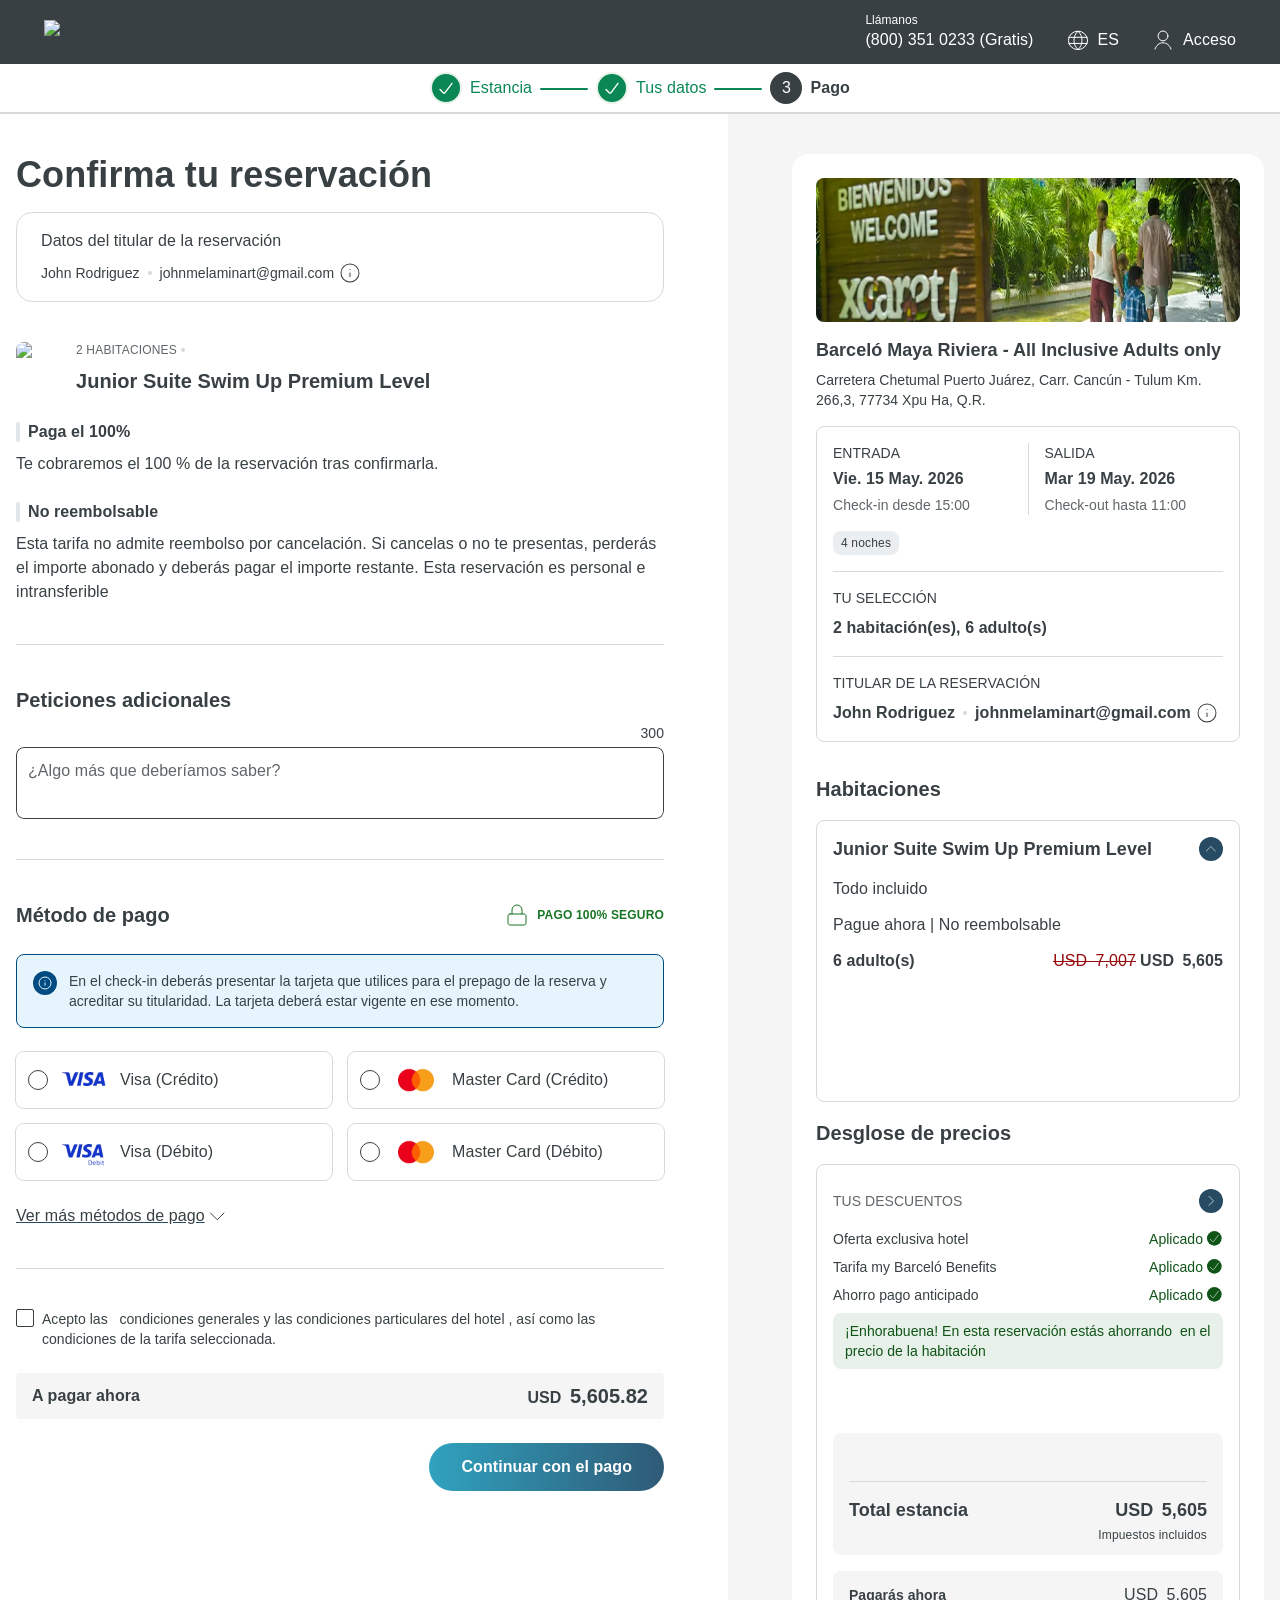
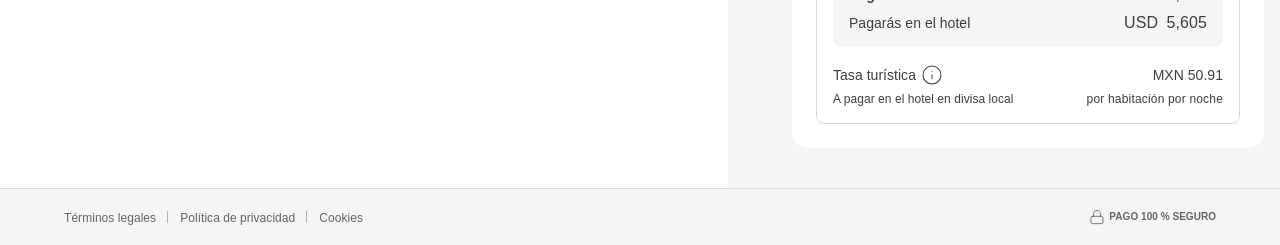
==== pago.html @ 45871513 "Z" ====
<!DOCTYPE html>
<html lang="en">
<head>
    <meta charset="utf-8" data-next-head="">
    <meta name="viewport" content="width=device-width" data-next-head="">
    <link rel="apple-touch-icon-precomposed" sizes="57x57" href="assets/favicons/apple-touch-icon-57x57.png">
    <link rel="apple-touch-icon-precomposed" sizes="60x60" href="assets/favicons/apple-touch-icon-60x60.png">
    <link rel="apple-touch-icon-precomposed" sizes="72x72" href="assets/favicons/apple-touch-icon-72x72.png">
    <link rel="apple-touch-icon-precomposed" sizes="76x76" href="assets/favicons/apple-touch-icon-76x76.png">
    <link rel="apple-touch-icon-precomposed" sizes="114x114" href="assets/favicons/apple-touch-icon-114x114.png">
    <link rel="apple-touch-icon-precomposed" sizes="120x120" href="assets/favicons/apple-touch-icon-120x120.png">
    <link rel="apple-touch-icon-precomposed" sizes="144x144" href="assets/favicons/apple-touch-icon-144x144.png">
    <link rel="apple-touch-icon-precomposed" sizes="152x152" href="assets/favicons/apple-touch-icon-152x152.png">
    <link rel="apple-touch-icon-precomposed" sizes="167x167" href="assets/favicons/apple-touch-icon-167x167.png">
    <link rel="apple-touch-icon-precomposed" sizes="167x167" href="assets/favicons/apple-touch-icon-180x180.png">
    
    <link rel="icon" type="image/png" href="assets/favicons/android-chrome-192x192.png" sizes="192x192">
    <link rel="icon" type="image/png" href="assets/favicons/android-chrome-512x512.png" sizes="512x512">
    <link rel="icon" type="image/png" href="assets/favicons/favicon-16x16.png" sizes="16x16">
    <link rel="icon" type="image/png" href="assets/favicons/favicon-32x32.png" sizes="32x32">
    <link rel="icon" type="image/png" href="assets/favicons/favicon-96x96.png" sizes="96x96">
    <link rel="icon" type="image/png" href="assets/favicons/favicon-128.png" sizes="128x128">
    <link rel="icon" type="image/png" href="assets/favicons/favicon-196x196.png" sizes="196x196">
    <link rel="shortcut icon" href="imagen/favicon-48.ico">
    <meta name="msapplication-TileColor" content="#FFFFFF">
    <meta name="robots" content="noindex, nofollow">
    <meta name="google" content="notranslate">
    <meta name="msapplication-TileImage" content="/assets/favicons/mstile-144x144.png">
    <meta name="msapplication-square70x70logo" content="/assets/favicons/mstile-70x70.png">
    <meta name="msapplication-square150x150logo" content="/assets/favicons/mstile-150x150.png">
    <meta name="msapplication-wide310x150logo" content="/assets/favicons/mstile-310x150.png">
    <meta name="msapplication-square310x310logo" content="/assets/favicons/mstile-310x310.png">
    <link rel="preload" href="media/c16f6de733e90158-s.p.woff2" as="font" type="font/woff2" crossorigin="anonymous" data-next-font="size-adjust">
    <link rel="preload" href="media/00236c2d102ef312-s.p.woff2" as="font" type="font/woff2" crossorigin="anonymous" data-next-font="size-adjust">
    <link rel="preload" href="media/8e72543bea6fe39b-s.p.woff2" as="font" type="font/woff2" crossorigin="anonymous" data-next-font="size-adjust">
    <link rel="preload" href="media/e4af2bab84bbdcd5-s.p.woff2" as="font" type="font/woff2" crossorigin="anonymous" data-next-font="size-adjust">
    <link rel="preload" href="media/8b4276062943cae8-s.p.woff2" as="font" type="font/woff2" crossorigin="anonymous" data-next-font="size-adjust">
    <link rel="preload" href="media/83f10368aa35f2e3-s.p.woff2" as="font" type="font/woff2" crossorigin="anonymous" data-next-font="size-adjust">
    <link rel="preload" href="media/e019c510aea60501-s.p.woff2" as="font" type="font/woff2" crossorigin="anonymous" data-next-font="size-adjust">
    <link rel="preload" href="media/0739f673ae24f8b4-s.p.woff2" as="font" type="font/woff2" crossorigin="anonymous" data-next-font="size-adjust">
    <link rel="preload" href="styles/fde71293730c0c6c.css" as="style">
    <link rel="preload" href="styles/9f079d8fa6d3785d.css" as="style">
    <link rel="preload" href="styles/d7948126adb08bb2.css" as="style">
    <link rel="preload" href="styles/37392d584e9569ee.css" as="style">
    <link rel="preload" href="styles/a8c80ef9318e35bc.css" as="style">
    <link rel="preload" href="styles/ed2a5b2a0c97e43f.css" as="style">
    <link rel="preload" href="styles/2c03c3c3c4c1cb20.css" as="style">
    <link rel="preconnect" as="script" href="https://sdk.privacy-center.org/">
    <link rel="dns-prefetch" as="script" href="https://sdk.privacy-center.org/">
    <script id="spcloader" type="text/javascript" async="" charset="utf-8" src="https://sdk.privacy-center.org/a0752bb3-ce6b-48e4-9d40-ceb803c6b193/loader.js?target_type=notice&amp;target=TthXmJK2"></script>
    <script id="tealium-utag" data-nscript="beforeInteractive">

          var utag_data = {};
        </script>
        <link rel="stylesheet" href="styles/fde71293730c0c6c.css" data-n-g="">
        <link rel="stylesheet" href="styles/9f079d8fa6d3785d.css" data-n-p="">
        <link rel="stylesheet" href="styles/d7948126adb08bb2.css" data-n-p="">
        <link rel="stylesheet" href="styles/37392d584e9569ee.css" data-n-p="">
        <link rel="stylesheet" href="styles/a8c80ef9318e35bc.css" data-n-p="">
        <link rel="stylesheet" href="styles/ed2a5b2a0c97e43f.css" data-n-p="">
        <link rel="stylesheet" href="styles/2c03c3c3c4c1cb20.css" data-n-p="">
        <noscript data-n-css=""></noscript>
        <script defer="" nomodule="" src="/_next/static/chunks/polyfills-42372ed130431b0a.js"></script>
        <script id="didomi-script" src="https://www.barcelo.com/static/assets/js/didomiSDK.js" defer="" data-nscript="beforeInteractive"></script>
        <script src="https://www.barcelo.com/static/assets/js/splitContainers.js" defer="" data-nscript="beforeInteractive"></script>
        <script src="https://assets.adobedtm.com/69bae8756e96/6edb3441096b/launch-b1e04bfc7ae1.min.js" defer="" data-nscript="beforeInteractive"></script>
        <script src="https://js.dlocal.com" defer="" data-nscript="beforeInteractive"></script>
        <script src="chunks/webpack-cdae670530837125.js" defer=""></script>
        <script src="chunks/framework-3135671ba897bab7.js" defer=""></script>
        <script src="chunks/main-76d75de66c9a2206.js" defer=""></script>
        <script src="chunks/pages/_app-b0dd2987b6e758cc.js" defer=""></script>
        <script src="chunks/6239-1e848559dff90d47.js" defer=""></script>
        <script src="chunks/6090-ca18e45f5de3a7d6.js" defer=""></script>
        <script src="chunks/2291-000f13ece89af029.js" defer=""></script>
        <script src="chunks/4651-c31ff8e403d0d96d.js" defer=""></script>
        <script src="chunks/259-caf610b1e48b4328.js" defer=""></script>
        <script src="chunks/7958-b25501767196ccdc.js" defer=""></script>
        <script src="chunks/8163-141f9890b64c7c8a.js" defer=""></script>
        <script src="chunks/2484-5acf0be9a0e8b103.js" defer=""></script>
        <script src="chunks/1083-8f4beaa8e86dcec3.js" defer=""></script>
        <script src="chunks/6095-a5d8920c850ae938.js" defer=""></script>
        <script src="chunks/1137-8ce4182317be0af2.js" defer=""></script>
        <script src="chunks/560-2e2c66e24ae06c41.js" defer=""></script>
        <script src="chunks/9980-267694ada7bfbcc3.js" defer=""></script>
        <script src="chunks/4274-731de23e8f8edf0b.js" defer=""></script>
        <script src="chunks/7994-4f481b3f65481024.js" defer=""></script>
        <script src="chunks/5056-029b013008b7e183.js" defer=""></script>
        <script src="chunks/pages/choose-payment-553696b189755f73.js" defer=""></script>
        <script src="HgG0YnAX8ptFUsCCawJ-h/_buildManifest.js" defer=""></script>
        <script src="HgG0YnAX8ptFUsCCawJ-h/_ssgManifest.js" defer=""></script>

        <style id="__jsx-3098491910">:root{--b-font-family:'museoSans', 'museoSans Fallback';--b-mybarcelo-font-family:'barlowCondensed', 'barlowCondensed Fallback';--b-normspro-font-family:'normsPro', 'normsPro Fallback'}</style>
        <script type="text/javascript" src="https://tags.tiqcdn.com/utag/barcelo/bcom2019/prod/utag.js"></script>
        <script type="text/javascript" async="" src="https://sdk.privacy-center.org/sdk/d4ee574ce72cb26fbe235eac540be8dbf938e9c2/modern/sdk.d4ee574ce72cb26fbe235eac540be8dbf938e9c2.js" charset="utf-8"></script><style>
.credit-card-container * {
    box-sizing: border-box;
}

.credit-card-container{
    height: 100%;
    background: white;
}

.credit-card-container > div{
    height: 40px;
    padding: 10px 12px;
    width: 100%;
}

div[class$="--autofilled"] {
    background-color: #fefde5
} 
/*# sourceMappingURL=[data-uri] */</style>
<style type="text/css">.rmdp-wrapper{background-color:#fff;border-radius:5px;direction:ltr;text-align:center;width:max-content}.rmdp-shadow{box-shadow:0 0 5px #8798ad}.rmdp-border{border:1px solid #cfd8e2}.rmdp-calendar{height:max-content;padding:4px}.rmdp-border-top{border-top:1px solid #cfd8e2}.rmdp-border-bottom{border-bottom:1px solid #cfd8e2}.rmdp-border-left{border-left:1px solid #cfd8e2}.rmdp-border-right{border-right:1px solid #cfd8e2}.rmdp-week,.rmdp-ym{display:flex;justify-content:space-between}.rmdp-ym{height:25%}.rmdp-day,.rmdp-week-day{color:#000;cursor:pointer;height:34px;position:relative;width:34px}.rmdp-calendar :focus{outline-color:#00539c}.rmdp-day:not(.rmdp-range):focus{border-radius:50%}.rmdp-ym .rmdp-day:not(.rmdp-range):focus{border-radius:15px}.rmdp-week-day{color:#0074d9;cursor:default;font-size:13px;font-weight:500}.rmdp-day span,.rmdp-week-day{display:flex;flex-direction:column;justify-content:center}.rmdp-day span{border-radius:50%;bottom:3px;font-size:14px;left:3px;position:absolute;right:3px;top:3px}.rmdp-day.rmdp-today span{background-color:#7fdbff;color:#fff}.rmdp-day.rmdp-selected span:not(.highlight){background-color:#0074d9;box-shadow:0 0 3px #8798ad;color:#fff}.rmdp-day.rmdp-deactive,.rmdp-day.rmdp-disabled{color:#8798ad}.rmdp-day.rmdp-deactive.rmdp-selected span{background-color:#4ca6f5;box-shadow:0 0 3px #bac5d3}.rmdp-ym .rmdp-day{flex:1;margin:auto}.rmdp-ym .rmdp-day span{border-radius:12px;padding:2px 0}.rmdp-range{background-color:#0074d9;box-shadow:0 0 3px #8798ad;color:#fff}.rmdp-range-hover{background-color:#7ea6f0;color:#fff}.rmdp-range-hover.start:not(.force),.rmdp-range.start:not(.force){border-bottom-left-radius:50%;border-top-left-radius:50%}.rmdp-range-hover.end:not(.force),.rmdp-range.end:not(.force){border-bottom-right-radius:50%;border-top-right-radius:50%}.rmdp-ym .rmdp-range-hover.start:not(.force),.rmdp-ym .rmdp-range.start:not(.force){border-bottom-left-radius:15px;border-top-left-radius:15px}.rmdp-ym .rmdp-range-hover.end:not(.force),.rmdp-ym .rmdp-range.end:not(.force){border-bottom-right-radius:15px;border-top-right-radius:15px}@media (hover:hover){.rmdp-day:not(.rmdp-disabled,.rmdp-day-hidden) span:hover{background-color:#7ea6f0;color:#fff}}.rmdp-day-picker{padding:5px}.rmdp-header{font-size:14px;margin-top:5px;padding:9px 0}.rmdp-month-picker,.rmdp-year-picker{background-color:#fff;border-radius:0 0 5px 5px;bottom:2px;left:2px;position:absolute;right:2px;top:2px}.only.rmdp-month-picker,.only.rmdp-year-picker{height:240px;position:static;width:240px}.rmdp-header-values{color:#000;margin:auto}.rmdp-header-values span{padding:0 0 0 5px}.rmdp-arrow{border:solid #0074d9;border-width:0 2px 2px 0;display:inline-block;height:3px;margin-top:5px;padding:2px;width:3px}.rmdp-right i{margin-right:3px;transform:rotate(-45deg);-webkit-transform:rotate(-45deg)}.rmdp-left i{margin-left:3px;transform:rotate(135deg);-webkit-transform:rotate(135deg)}.rmdp-left{left:0}.rmdp-right{right:0}.rmdp-arrow-container{background:transparent;border:none;border-radius:50%;cursor:pointer;display:flex;height:20px;justify-content:center;margin:0 5px;padding:0;width:20px}.rmdp-arrow-container:hover{background-color:#0074d9;box-shadow:0 0 3px #8798ad}.rmdp-arrow-container:hover .rmdp-arrow{border:solid #fff;border-width:0 2px 2px 0}.rmdp-arrow-container.disabled{cursor:default}.rmdp-arrow-container.disabled:hover{background-color:inherit;box-shadow:inherit}.rmdp-arrow-container.disabled .rmdp-arrow,.rmdp-arrow-container.disabled:hover .rmdp-arrow{border:solid gray;border-width:0 2px 2px 0}.rmdp-rtl{direction:rtl}.rmdp-rtl .rmdp-left i{margin-left:0;margin-right:3px;transform:rotate(-45deg);-webkit-transform:rotate(-45deg)}.rmdp-rtl .rmdp-right i{margin-left:3px;margin-right:0;transform:rotate(135deg);-webkit-transform:rotate(135deg)}.rmdp-rtl .rmdp-right{left:0;right:auto}.rmdp-rtl .rmdp-left{left:auto;right:0}.rmdp-rtl .rmdp-range-hover.start:not(.force),.rmdp-rtl .rmdp-range.start:not(.force){border-bottom-left-radius:unset;border-bottom-right-radius:50%;border-top-left-radius:unset;border-top-right-radius:50%}.rmdp-rtl .rmdp-range-hover.end:not(.force),.rmdp-rtl .rmdp-range.end:not(.force){border-bottom-left-radius:50%;border-bottom-right-radius:unset;border-top-left-radius:50%;border-top-right-radius:unset}.rmdp-rtl .rmdp-range.start.end:not(.force){border-radius:50%}.rmdp-rtl .rmdp-ym .rmdp-range-hover.start:not(.force),.rmdp-rtl .rmdp-ym .rmdp-range.start:not(.force){border-bottom-right-radius:15px;border-top-right-radius:15px}.rmdp-rtl .rmdp-ym .rmdp-range-hover.end:not(.force),.rmdp-rtl .rmdp-ym .rmdp-range.end:not(.force){border-bottom-left-radius:15px;border-top-left-radius:15px}.rmdp-day-hidden,.rmdp-day.rmdp-disabled{cursor:default}.rmdp-selected .highlight{box-shadow:0 0 3px #8798ad}.rmdp-day:not(.rmdp-disabled):not(.rmdp-day-hidden) .highlight-red:hover{background-color:#ff6687}.rmdp-day:not(.rmdp-deactive) .highlight-red{color:#cc0303}.rmdp-day.rmdp-deactive .highlight-red{color:#e08e8e}.rmdp-day.rmdp-selected .highlight-red{background-color:#ea0034;color:#fff}.rmdp-day.rmdp-deactive.rmdp-selected .highlight-red{background-color:#e4b0ba;color:#fff}.rmdp-day:not(.rmdp-disabled):not(.rmdp-day-hidden) .highlight-green:hover{background-color:#4db6ac}.rmdp-day:not(.rmdp-deactive) .highlight-green{color:#00796b}.rmdp-day.rmdp-deactive .highlight-green{color:#7ab3ac}.rmdp-day.rmdp-selected .highlight-green{background-color:#009688;color:#fff}.rmdp-day.rmdp-deactive.rmdp-selected .highlight-green{background-color:#749c98;color:#fff}.rmdp-day-hidden,.rmdp-day-hidden:hover span{background-color:unset;color:transparent}.rmdp-month-name{cursor:default;font-size:14px;margin:3px 0}.rmdp-full-year{grid-template-columns:1fr 1fr 1fr}@media (max-height:450px),(max-width:450px){.rmdp-day,.rmdp-week-day{height:28px;width:28px}.rmdp-day span{font-size:12px;padding-left:.5px}.only.rmdp-month-picker,.only.rmdp-year-picker{height:200px;width:230px}.rmdp-header{padding:3px 0 0}.rmdp-header,.rmdp-month-name{font-size:12px}.rmdp-full-year{grid-template-columns:1fr 1fr}}</style><style type="text/css">.rmdp-visible{visibility:visible}.rmdp-invisible{visibility:hidden}.rmdp-input{border:1px solid #c0c4d6;border-radius:5px;height:22px;margin:1px 0;padding:2px 5px}.rmdp-input:focus{border:1px solid #a4b3c5;box-shadow:0 0 2px #a4b3c5;outline:none!important}.rmdp-button{background-color:#0074d9;border:none;border-radius:5px;color:#fff;cursor:pointer;display:inline-block;padding:7px 16px;text-align:center;text-decoration:none;transition:.3s}.rmdp-button:hover{background-color:#143ac5;transition:.4s}.rmdp-button:disabled{background-color:#8798ad}.rmdp-action-button{border-radius:unset;color:#2682d3;float:right;font-weight:700;margin:15px 10px 15px 0}.rmdp-action-button,.rmdp-action-button:hover{background-color:transparent}.rmdp-ep-arrow{overflow:hidden;will-change:transform}.rmdp-ep-arrow:after{background-color:#fff;content:"";height:12px;position:absolute;transform:rotate(45deg);width:12px}.rmdp-ep-shadow:after{box-shadow:0 0 6px #8798ad}.rmdp-ep-border:after{border:1px solid #cfd8e2}.rmdp-ep-arrow[direction=top]{border-bottom:1px solid #fff}.rmdp-ep-arrow[direction=left]{border-right:1px solid #fff}.rmdp-ep-arrow[direction=right]{border-left:1px solid #fff;margin-left:-1px}.rmdp-ep-arrow[direction=bottom]{border-top:1px solid #fff;margin-top:-1.5px}.rmdp-ep-arrow[direction=top]:after{left:4px;top:5px}.rmdp-ep-arrow[direction=bottom]:after{left:4px;top:-6px}.rmdp-ep-arrow[direction=left]:after{left:5px;top:3px}.rmdp-ep-arrow[direction=right]:after{left:-6px;top:3px}</style>
<script src="https://maps.googleapis.com/maps-api-v3/api/js/64/5d/intl/es_419/util.js"></script>
<script src="https://maps.googleapis.com/maps-api-v3/api/js/64/5d/intl/es_419/marker.js"></script>
<script src="https://maps.googleapis.com/maps-api-v3/api/js/64/5d/intl/es_419/common.js"></script>
<script src="https://maps.googleapis.com/maps-api-v3/api/js/64/5d/intl/es_419/main.js"></script>
<script type="text/javascript" charset="UTF-8" src="https://maps.googleapis.com/maps-api-v3/api/js/64/5d/intl/es_419/map.js"></script>

<title>Realiza el pago - Barcelo.com</title>

<meta content="Barceló® Hotel Group - Hoteles y Resorts | Barcelo.com | Sus datos" property="og:title" data-next-head="">
<link rel="preload" as="image" imagesrcset="/_next/image?url=https%3A%2F%2Fs7g10.scene7.com%2Fis%2Fimage%2Fbarcelo%2FOXCA_VIEW_119-1&amp;w=16&amp;q=90 16w, /_next/image?url=https%3A%2F%2Fs7g10.scene7.com%2Fis%2Fimage%2Fbarcelo%2FOXCA_VIEW_119-1&amp;w=32&amp;q=90 32w, /_next/image?url=https%3A%2F%2Fs7g10.scene7.com%2Fis%2Fimage%2Fbarcelo%2FOXCA_VIEW_119-1&amp;w=48&amp;q=90 48w, /_next/image?url=https%3A%2F%2Fs7g10.scene7.com%2Fis%2Fimage%2Fbarcelo%2FOXCA_VIEW_119-1&amp;w=64&amp;q=90 64w, /_next/image?url=https%3A%2F%2Fs7g10.scene7.com%2Fis%2Fimage%2Fbarcelo%2FOXCA_VIEW_119-1&amp;w=96&amp;q=90 96w, /_next/image?url=https%3A%2F%2Fs7g10.scene7.com%2Fis%2Fimage%2Fbarcelo%2FOXCA_VIEW_119-1&amp;w=128&amp;q=90 128w, 
/_next/image?url=https%3A%2F%2Fs7g10.scene7.com%2Fis%2Fimage%2Fbarcelo%2FOXCA_VIEW_119-1&amp;w=256&amp;q=90 256w, /_next/image?url=https%3A%2F%2Fs7g10.scene7.com%2Fis%2Fimage%2Fbarcelo%2FOXCA_VIEW_119-1&amp;w=384&amp;q=90 384w, /_next/image?url=https%3A%2F%2Fs7g10.scene7.com%2Fis%2Fimage%2Fbarcelo%2FOXCA_VIEW_119-1&amp;w=600&amp;q=90 600w, /_next/image?url=https%3A%2F%2Fs7g10.scene7.com%2Fis%2Fimage%2Fbarcelo%2FOXCA_VIEW_119-1&amp;w=1024&amp;q=90 1024w, /_next/image?url=https%3A%2F%2Fs7g10.scene7.com%2Fis%2Fimage%2Fbarcelo%2FOXCA_VIEW_119-1&amp;w=1280&amp;q=90 1280w" imagesizes="(max-width: 1023px) 128px,  400px" data-next-head="">
<script src="https://assets.adobedtm.com/69bae8756e96/6edb3441096b/8f85377617ab/RC454d88cc278f4af08014aa81d9cd244e-source.min.js" async=""></script>
</head>

<body>
    
    <div id="didomi-host" class="didomi-host" data-nosnippet="true" aria-hidden="true" lang="es" data-lang-dir="ltr"></div>
    <iframe name="__tcfapiLocator" title="__tcfapiLocator" style="display: none;"></iframe>
    <div id="__next"><div class="layout_appContainer__YbepL" data-quantum-itinerary-number="24876B66162952">
    <header class="Header_container__CnqEd" data-target-is-user-logged="false">
    <div class="Header_header__69pp2 Header_smallHeader__Wbk0I">
    <div class="Header_content__gOOgL"><div class="Header_contentWrapper__IFlWE">
    <button class="cursor-pointer">
    <img alt="barcelo-logo" loading="lazy" width="91" height="24" decoding="async" data-nimg="1" src="https://reservation.barcelo.com/assets/images/main-logo.svg" style="color: transparent;"></button>
    <div class="Divider_vertical__upz_W Header_divider__RDSzB Media_hideOnLaptop__zMANC Media_hideOnDesktop__y3cQV"></div>
    <span class="Text_mobile-xs-300__41WsD Text_tablet-xs-300__hDWH4 Text_laptop-xs-300__tjx_P Text_desktop-xs-300__uleHO Text_color-light__w7ihG Header_hotelName__ENEMd Media_hideOnLaptop__zMANC Media_hideOnDesktop__y3cQV" aria-hidden="false">Occidental at Xcaret Destination - All Inclusive</span></div>
    <nav aria-label="Navegación Principal"><ul class="Header_menu__v8HGh Media_hideOnLaptop__zMANC Media_hideOnDesktop__y3cQV">
    <li><a data-data-phone="US" href="" title="Llámanos" class="touch-security-zone flex items-center justify-center">
    <div class="Flex_flex__H_Tcu" style="--flex-direction: row; --justify-content: flex-start; --align-items: flex-start; --gap: 0; --wrap: nowrap;">
    <svg role="img" data-testid="icon" viewBox="0 0 24 24" xmlns="http://www.w3.org/2000/svg" fill="none" aria-hidden="true" style="height: var(--b-icon-l); width: var(--b-icon-l);"><title></title>
    <path d="M14.4404 20.3072C16.1913 21.4221 18.4816 21.1706 19.9488 19.7022L20.5675 19.0834C20.8444 18.8067 21 18.4312 21 18.0397C21 17.6482 20.8444 17.2727 20.5675 16.9959L17.9579 14.388C17.6812 14.1111 17.3057 13.9555 16.9143 13.9555C16.5228 13.9555 16.1473 14.1111 15.8706 14.388C15.2944 14.9641 14.3605 14.9641 13.7843 14.388L9.61168 10.214C9.03568 9.63776 9.03568 8.70369 9.61168 8.12746C9.88859 7.8507 10.0442 7.47523 10.0442 7.08371C10.0442 6.69218 9.88859 6.31671 9.61168 6.03995L7.00305 3.43204C6.42688 2.85599 5.49291 2.85599 4.91674 3.43204L4.29705 4.05082C2.82914 5.51841 2.57802 7.80897 3.69309 9.5598L3.69899 9.56963C6.55764 13.7995 10.2006 17.4422 14.4306 20.3003L14.4404 20.3072Z" stroke="var(--b-color-icon-light)" stroke-linecap="round" stroke-linejoin="round"></path></svg></div></a></li>
    <li data-testid="language-currency-button">
    <button class="touch-security-zone flex justify-center items-center gap-xs cursor-pointer" aria-label="Selecciona idioma o moneda" data-quantum-language-code="es-" data-quantum-currency-code=""><span>
    <div class="Flex_flex__H_Tcu" style="--flex-direction: row; --justify-content: flex-start; --align-items: flex-start; --gap: 0; --wrap: nowrap;">
    <svg role="img" data-testid="icon" viewBox="0 0 24 24" xmlns="http://www.w3.org/2000/svg" fill="none" aria-hidden="true" style="height: var(--b-icon-l); width: var(--b-icon-l);"><title></title>
    <ellipse cx="12" cy="12.3834" rx="9.58333" ry="9.2" stroke="var(--b-color-icon-light)" stroke-linecap="round" stroke-linejoin="round"></ellipse>
    <path d="M12 3.18335C9.35613 5.55833 7.90192 8.90884 8.0069 12.3834C7.90192 15.8579 9.35613 19.2084 12 21.5834" stroke="var(--b-color-icon-light)" stroke-linecap="round" stroke-linejoin="round"></path>
    <path d="M12 3.18335C14.6438 5.55833 16.098 8.90884 15.9931 12.3834C16.098 15.8579 14.6438 19.2084 12 21.5834" stroke="var(--b-color-icon-light)" stroke-linecap="round" stroke-linejoin="round"></path>
    <path d="M2.96289 9.31665H21.0339" stroke="var(--b-color-icon-light)" stroke-linecap="round" stroke-linejoin="round"></path>
    <path d="M2.96289 15.45H21.0371" stroke="var(--b-color-icon-light)" stroke-linecap="round" stroke-linejoin="round"></path></svg></div></span>
    <span class="Text_mobile-m-300__PQhNZ Text_tablet-m-300__iN_9w Text_laptop-m-300__zJD0E Text_desktop-m-300__fFYWn Text_color-light__w7ihG Media_hideOnMobile__XX3Lo Media_hideOnTablet__GJo_U" aria-hidden="false">ES </span></button></li><li>
    <div class="MyBarceloLoginButton_container__9M0Ok"><button class="MyBarceloLoginButton_button__4Qg6T Media_hideOnLaptop__zMANC Media_hideOnDesktop__y3cQV" data-testid="mobile-login-button" aria-label="my Barceló Benefits">
    <div class="Flex_flex__H_Tcu" style="--flex-direction: row; --justify-content: flex-start; --align-items: flex-start; --gap: 0; --wrap: nowrap;">
    <svg role="img" data-testid="my-barcelo-icon" viewBox="0 0 24 24" xmlns="http://www.w3.org/2000/svg" fill="none" aria-hidden="true" style="height: var(--b-icon-l); width: var(--b-icon-l);"><title></title>
    <circle cx="12" cy="7.9182" r="4.9182" stroke="var(--b-color-icon-light)" stroke-linecap="round" stroke-linejoin="round"></circle>
    <path d="M20 21.0539C18.8015 17.2876 15.596 14.7695 12 14.7695C8.404 14.7695 5.19852 17.2876 4 21.0539" stroke="var(--b-color-icon-light)" stroke-linecap="round" stroke-linejoin="round"></path></svg></div></button>
    <button class="MyBarceloLoginButton_button__4Qg6T Media_hideOnMobile__XX3Lo Media_hideOnTablet__GJo_U" aria-label="my Barceló Benefits">
    <div data-testid="my-barcelo-login-icon" class="Flex_flex__H_Tcu" style="--flex-direction: row; --justify-content: flex-start; --align-items: center; --gap: var(--b-space-xs); --wrap: nowrap;">
    <div class="Flex_flex__H_Tcu" style="--flex-direction: row; --justify-content: flex-start; --align-items: flex-start; --gap: 0; --wrap: nowrap;">
    <svg role="img" data-testid="icon" viewBox="0 0 24 24" xmlns="http://www.w3.org/2000/svg" fill="none" aria-hidden="true" style="height: var(--b-icon-l); width: var(--b-icon-l);"><title></title>
    <circle cx="12" cy="7.9182" r="4.9182" stroke="var(--b-color-icon-light)" stroke-linecap="round" stroke-linejoin="round"></circle>
    <path d="M20 21.0539C18.8015 17.2876 15.596 14.7695 12 14.7695C8.404 14.7695 5.19852 17.2876 4 21.0539" stroke="var(--b-color-icon-light)" stroke-linecap="round" stroke-linejoin="round"></path></svg></div>
    <span class="Text_mobile-m-300__PQhNZ Text_tablet-m-300__iN_9w Text_laptop-m-300__zJD0E Text_desktop-m-300__fFYWn Text_color-light__w7ihG" aria-hidden="false">Acceso</span></div></button></div></li></ul>
    <ul class="Header_menu__v8HGh Media_hideOnMobile__XX3Lo Media_hideOnTablet__GJo_U"><li>
    <div class="Text_mobile-xs-300__41WsD Text_tablet-xs-300__hDWH4 Text_laptop-xs-300__tjx_P Text_desktop-xs-300__uleHO Text_color-light__w7ihG" aria-hidden="false">Llámanos</div>
    <a data-data-phone="US" href="tel:(800) 227-2356" title="Llámanos">
    <div class="Text_mobile-m-300__PQhNZ Text_tablet-m-300__iN_9w Text_laptop-m-300__zJD0E Text_desktop-m-300__fFYWn Text_color-light__w7ihG" aria-hidden="false" data-data-phone="US">(800) 351 0233 (Gratis)</div></a></li><li>
    <button class="touch-security-zone flex justify-center items-center gap-xs cursor-pointer" aria-label="Selecciona idioma o moneda" data-quantum-language-code="es-MX" data-quantum-currency-code="MXN">
    <span><div class="Flex_flex__H_Tcu" style="--flex-direction: row; --justify-content: flex-start; --align-items: flex-start; --gap: 0; --wrap: nowrap;">
    <svg role="img" data-testid="icon" viewBox="0 0 24 24" xmlns="http://www.w3.org/2000/svg" fill="none" aria-hidden="true" style="height: var(--b-icon-l); width: var(--b-icon-l);"><title></title>
    <ellipse cx="12" cy="12.3834" rx="9.58333" ry="9.2" stroke="var(--b-color-icon-light)" stroke-linecap="round" stroke-linejoin="round"></ellipse>
    <path d="M12 3.18335C9.35613 5.55833 7.90192 8.90884 8.0069 12.3834C7.90192 15.8579 9.35613 19.2084 12 21.5834" stroke="var(--b-color-icon-light)" stroke-linecap="round" stroke-linejoin="round"></path>
    <path d="M12 3.18335C14.6438 5.55833 16.098 8.90884 15.9931 12.3834C16.098 15.8579 14.6438 19.2084 12 21.5834" stroke="var(--b-color-icon-light)" stroke-linecap="round" stroke-linejoin="round"></path>
    <path d="M2.96289 9.31665H21.0339" stroke="var(--b-color-icon-light)" stroke-linecap="round" stroke-linejoin="round"></path>
    <path d="M2.96289 15.45H21.0371" stroke="var(--b-color-icon-light)" stroke-linecap="round" stroke-linejoin="round"></path></svg></div></span>
    <span class="Text_mobile-m-300__PQhNZ Text_tablet-m-300__iN_9w Text_laptop-m-300__zJD0E Text_desktop-m-300__fFYWn Text_color-light__w7ihG Media_hideOnMobile__XX3Lo Media_hideOnTablet__GJo_U" aria-hidden="false">ES </span></button></li><li>
    <div class="MyBarceloLoginButton_container__9M0Ok"><button class="MyBarceloLoginButton_button__4Qg6T Media_hideOnLaptop__zMANC Media_hideOnDesktop__y3cQV" data-testid="mobile-login-button" aria-label="my Barceló Benefits">
    <div class="Flex_flex__H_Tcu" style="--flex-direction: row; --justify-content: flex-start; --align-items: flex-start; --gap: 0; --wrap: nowrap;">
    <svg role="img" data-testid="my-barcelo-icon" viewBox="0 0 24 24" xmlns="http://www.w3.org/2000/svg" fill="none" aria-hidden="true" style="height: var(--b-icon-l); width: var(--b-icon-l);"><title></title>
    <circle cx="12" cy="7.9182" r="4.9182" stroke="var(--b-color-icon-light)" stroke-linecap="round" stroke-linejoin="round"></circle>
    <path d="M20 21.0539C18.8015 17.2876 15.596 14.7695 12 14.7695C8.404 14.7695 5.19852 17.2876 4 21.0539" stroke="var(--b-color-icon-light)" stroke-linecap="round" stroke-linejoin="round"></path></svg></div></button>
    <button class="MyBarceloLoginButton_button__4Qg6T Media_hideOnMobile__XX3Lo Media_hideOnTablet__GJo_U" aria-label="my Barceló Benefits">
    <div data-testid="my-barcelo-login-icon" class="Flex_flex__H_Tcu" style="--flex-direction: row; --justify-content: flex-start; --align-items: center; --gap: var(--b-space-xs); --wrap: nowrap;">
    <div class="Flex_flex__H_Tcu" style="--flex-direction: row; --justify-content: flex-start; --align-items: flex-start; --gap: 0; --wrap: nowrap;">
    <svg role="img" data-testid="icon" viewBox="0 0 24 24" xmlns="http://www.w3.org/2000/svg" fill="none" aria-hidden="true" style="height: var(--b-icon-l); width: var(--b-icon-l);"><title></title>
    <circle cx="12" cy="7.9182" r="4.9182" stroke="var(--b-color-icon-light)" stroke-linecap="round" stroke-linejoin="round"></circle>
    <path d="M20 21.0539C18.8015 17.2876 15.596 14.7695 12 14.7695C8.404 14.7695 5.19852 17.2876 4 21.0539" stroke="var(--b-color-icon-light)" stroke-linecap="round" stroke-linejoin="round"></path></svg></div>
    <span class="Text_mobile-m-300__PQhNZ Text_tablet-m-300__iN_9w Text_laptop-m-300__zJD0E Text_desktop-m-300__fFYWn Text_color-light__w7ihG" aria-hidden="false">Acceso</span></div></button></div></li></ul></nav></div></div>
</header>
    <div class="CartMobile_container__wDKGC Media_hideOnLaptop__zMANC Media_hideOnDesktop__y3cQV" data-testid="mobile-cart-container">
        <div class="CartMobile_headerContainer__PqC_4"><div class="CartMobile_leftColumn__94myL"><ul>
        <li class="CartMobile_lineData__Xgqim CartMobile_date__Hgfuc"></li>
        <li class="CartMobile_lineData__Xgqim"></li><li class="CartMobile_lineData__Xgqim"></li></ul></div>
        <div class="CartMobile_rightColumn__5xcXm">
        <span class="Price_container__MSwmL" aria-label="MXN 15,117.65">
        <span class="Text_mobile-m-700__dDAdJ Text_tablet-m-700__zhvui Text_laptop-m-700__W76I3 Text_desktop-m-700__6kE2P Text_color-light__w7ihG Price_symbol-xxs-gap__UudY4 Price_symbol-before__9an_0" aria-hidden="false">MXN</span>
        <span class="Text_mobile-l-700__78luX Text_tablet-l-700__JOTVi Text_laptop-l-700__6pkPT Text_desktop-l-700__TZoq_ Text_color-light__w7ihG" aria-hidden="false"></span></span>
        <button class="CartMobile_viewDetailsButton__XPwtW" data-testid="mobile-cart-toggle" tabindex="0">
        <span class="mr-xxs">Ver detalle</span><div class="Flex_flex__H_Tcu" style="--flex-direction: row; --justify-content: flex-start; --align-items: flex-start; --gap: 0; --wrap: nowrap;">
        <svg role="img" data-testid="icon" viewBox="0 0 24 24" xmlns="http://www.w3.org/2000/svg" fill="none" aria-hidden="true" style="height: var(--b-icon-l); width: var(--b-icon-l);"><title></title>
        <path d="M9 18.5L15.75 11.75L9 5" stroke="var(--b-color-button-inverse-enabled)" stroke-linecap="round" stroke-linejoin="round"></path></svg></div></button></div></div></div>
        <section class="CheckoutLayout_bookingStepperWrapper__azIIN Media_hideOnMobile__XX3Lo">
        <nav class="BookingStepper_container__KAosi" aria-label="Proceso de reserva">
        <button type="button" class="Step_wrapper__cWCyH" data-testid="step-room" aria-label="Paso 1, Estancia">
        <div aria-hidden="true" class="Step_circle__MPtuF Step_visited__fJXbT">
        <div class="Flex_flex__H_Tcu" style="--flex-direction: row; --justify-content: flex-start; --align-items: flex-start; --gap: 0; --wrap: nowrap;">
        <svg role="img" data-testid="icon" viewBox="0 0 24 24" xmlns="http://www.w3.org/2000/svg" fill="none" aria-hidden="true" style="height: var(--b-icon-s); width: var(--b-icon-s);"><title></title>
        <path d="M21.0003 5L10.3227 19.2367C10.0793 19.5615 9.70691 19.7646 9.30206 19.7935C8.89721 19.8223 8.49978 19.674 8.21279 19.387L3.00028 14.1745" stroke="var(--b-color-icon-light)" stroke-linecap="round" stroke-linejoin="round" stroke-width="2"></path></svg></div></div>
        <span aria-hidden="true" class="Name_name__mpX_5 Name_visited__rBQgW" data-content="Estancia" style="color: var(--b-color-stepper-enabled);">Estancia</span></button>
        <div class="StepDivider_divider__uuzeF" style="background-color: var(--b-color-stepper-enabled);"></div>
        <button type="button" class="Step_wrapper__cWCyH" data-testid="step-personal-data" aria-label="Paso 2, Tus datos">
        <div aria-hidden="true" class="Step_circle__MPtuF Step_visited__fJXbT">
        <div class="Flex_flex__H_Tcu" style="--flex-direction: row; --justify-content: flex-start; --align-items: flex-start; --gap: 0; --wrap: nowrap;">
        <svg role="img" data-testid="icon" viewBox="0 0 24 24" xmlns="http://www.w3.org/2000/svg" fill="none" aria-hidden="true" style="height: var(--b-icon-s); width: var(--b-icon-s);"><title></title>
        <path d="M21.0003 5L10.3227 19.2367C10.0793 19.5615 9.70691 19.7646 9.30206 19.7935C8.89721 19.8223 8.49978 19.674 8.21279 19.387L3.00028 14.1745" stroke="var(--b-color-icon-light)" stroke-linecap="round" stroke-linejoin="round" stroke-width="2"></path></svg></div></div>
        <span aria-hidden="true" class="Name_name__mpX_5 Name_visited__rBQgW" data-content="Tus datos" style="color: var(--b-color-stepper-enabled);">Tus datos</span></button>
        <div class="StepDivider_divider__uuzeF" style="background-color: var(--b-color-stepper-enabled);"></div>
        <button type="button" class="Step_wrapper__cWCyH Step_disabled__sZt98" data-testid="step-payment-data" aria-label="Paso 3, Pago" aria-current="step">
        <div aria-hidden="true" class="Step_circle__MPtuF Step_current__Q871q Step_disabled__sZt98"><span class="Text_mobile-s-500__KCc2L Text_tablet-s-500__hxBq8 Text_laptop-m-500___b5KS Text_desktop-m-500__G6oU9 Text_color-light__w7ihG" aria-hidden="false">3</span></div>
        <span aria-hidden="true" class="Name_name__mpX_5 Name_current__d5Lnh" data-content="Pago" style="color: var(--b-color-text-dark);">Pago</span></button></nav></section>
        <section class="CheckoutLayout_bookingStepperMobileWrapper__t3I1H Media_hideOnTablet__GJo_U Media_hideOnLaptop__zMANC Media_hideOnDesktop__y3cQV"><div>
        <div class="Flex_flex__H_Tcu" style="--flex-direction: row; --justify-content: space-between; --align-items: flex-end; --gap: var(--b-space-s); --wrap: nowrap;">
        <button class="BookingStepperMobile_backWrapper__c89IX"><span class="IconText_container__yRXnZ BookingStepperMobile_back__v4gCE" style="gap: var(--b-space-xs); align-items: center;">
        <div class="Flex_flex__H_Tcu" style="--flex-direction: row; --justify-content: flex-start; --align-items: flex-start; --gap: 0; --wrap: nowrap;">
        <svg role="img" data-testid="icon" viewBox="0 0 24 24" xmlns="http://www.w3.org/2000/svg" fill="none" aria-hidden="true" style="height: var(--b-icon-s); width: var(--b-icon-s);"><title></title>
        <path d="M4 11.75H20.25" stroke="var(--b-color-button-secondary-enabled)" stroke-linecap="round" stroke-linejoin="round"></path>
        <path d="M10.75 5L4 11.75L10.75 18.5" stroke="var(--b-color-button-secondary-enabled)" stroke-linecap="round" stroke-linejoin="round"></path></svg></div>
        <span class="Text_mobile-s-500__KCc2L Text_tablet-s-500__hxBq8 Text_laptop-s-500__1gxnq Text_desktop-s-500__HXxz6 Text_color-primary___WFbq" aria-hidden="false">Atrás</span></span></button>
        <div class="Tag_light__nXbZi BookingStepperMobile_bestPriceTag__KoLjz" data-testid="best-price-tag">
        <span class="Text_mobile-xs-700__GTb0B Text_tablet-xs-700__M5QD5 Text_laptop-xs-700__HUkqy Text_desktop-xs-700__2iV37 Text_color-light__w7ihG" aria-hidden="false">Mejor precio garantizado</span></div></div>
        <span class="Text_mobile-s-500__KCc2L Text_tablet-s-500__hxBq8 Text_laptop-s-500__1gxnq Text_desktop-s-500__HXxz6 Text_color-mid__1pGqS" aria-hidden="false">Paso 3 de 3</span></div></section>
        <main class="layout_mainContainer__QPpIM CheckoutLayout_container__HPabA">
        <section class="CheckoutLayout_contentWrapper__ag3T8">
        <div class="CheckoutLayout_innerContentWrapper__HyI0F">
        <div class="GuaranteedByPayment_container__bTqxw" data-target-view="choose-payment">
        <h1 class="Text_mobile-l-700__78luX Text_tablet-3xl-700__Px_D_ Text_laptop-3xl-700__IOS5l Text_desktop-3xl-700__mWFru Text_color-dark__sNe3i" aria-hidden="false">Confirma tu reservación</h1>
        <div class="Flex_flex__H_Tcu HolderDetails_container__oq_yf" style="--flex-direction: column; --justify-content: flex-start; --align-items: flex-start; --gap: 0; --wrap: nowrap;">
        <h2 class="Text_mobile-m-500__HxKA_ Text_tablet-m-500__cg9Ts Text_laptop-m-500___b5KS Text_desktop-m-500__G6oU9 Text_color-dark__sNe3i mb-mobile-xxs mb-xs" aria-hidden="false">Datos del titular de la reservación</h2>
        <div class="HolderDetails_contentWrapper__ie02D">
        <span class="Text_mobile-s-300__dGpVd Text_tablet-s-300__15GQh Text_laptop-s-300__JikWX Text_desktop-s-300__904GN Text_color-dark__sNe3i" aria-hidden="false">John Rodriguez</span>
        <span class="HolderDetails_dot__e2uHA Media_hideOnMobile__XX3Lo"></span>
        <div class="Flex_flex__H_Tcu" style="--flex-direction: row; --justify-content: flex-start; --align-items: center; --gap: var(--b-space-xxs); --wrap: nowrap;">
        <span class="Text_mobile-s-300__dGpVd Text_tablet-s-300__15GQh Text_laptop-s-300__JikWX Text_desktop-s-300__904GN Text_color-dark__sNe3i" aria-hidden="false">johnmelaminart@gmail.com</span>
        <button aria-disabled="false" type="button">
        <div class="Flex_flex__H_Tcu self-center" style="--flex-direction: row; --justify-content: flex-start; --align-items: flex-start; --gap: 0; --wrap: nowrap;">
        <svg aria-label="email info button" role="img" data-testid="emailInfoIcon" viewBox="0 0 24 24" xmlns="http://www.w3.org/2000/svg" fill="none" style="height: var(--b-icon-l); width: var(--b-icon-l);"><title></title>
        <path d="M12 15.6V12M12 8.4H12.009M21 12C21 16.9706 16.9706 21 12 21C7.02944 21 3 16.9706 3 12C3 7.02944 7.02944 3 12 3C16.9706 3 21 7.02944 21 12Z" stroke="var(--b-color-icon-dark)" stroke-width="1.01" stroke-linecap="round" stroke-linejoin="round"></path></svg></div></button></div></div></div>
        <div class="Media_hideOnDesktop__y3cQV">
        <div class="CouponsSummary_container__fisKp" data-testid="coupons-summary-container">
        <div class="Flex_flex__H_Tcu" style="--flex-direction: row; --justify-content: space-between; --align-items: center; --gap: var(--b-space-xl); --wrap: nowrap;">
        <div class="Flex_flex__H_Tcu" style="--flex-direction: row; --justify-content: flex-start; --align-items: baseline; --gap: var(--b-space-xs); --wrap: nowrap;">
        <h3 class="Text_mobile-s-500__KCc2L Text_tablet-s-500__hxBq8 Text_laptop-s-500__1gxnq Text_desktop-s-500__HXxz6 Text_color-mid__1pGqS Text_toUppercase__z5m5c" aria-hidden="false">Tus descuentos</h3></div>
        <div class="Flex_flex__H_Tcu CouponsSummary_icon__TZHzQ" style="--flex-direction: row; --justify-content: flex-start; --align-items: flex-start; --gap: 0; --wrap: nowrap;">
        <svg role="img" data-testid="icon" viewBox="0 0 24 24" xmlns="http://www.w3.org/2000/svg" fill="none" aria-hidden="true" style="height: var(--b-icon-s); width: var(--b-icon-s);"><title></title>
        <path d="M9 18.5L15.75 11.75L9 5" stroke="var(--b-color-bg-white)" stroke-linecap="round" stroke-linejoin="round"></path></svg></div></div>
        <div class="Flex_flex__H_Tcu" style="--flex-direction: column; --justify-content: flex-start; --align-items: flex-start; --gap: var(--b-space-xs); --wrap: nowrap;">
        <div class="AlertInline_alertInlineWrapper__YGB3t"><div class="AlertInline_alertInline__H8n_1 AlertInline_success__VSJ__">
        <div role="alert">
        <span class="Text_mobile-s-500__KCc2L Text_tablet-s-500__hxBq8 Text_laptop-s-500__1gxnq Text_desktop-s-500__HXxz6 Text_color-support-success-dark__GumnS" aria-hidden="false">¡Enhorabuena! Tus descuentos ya están aplicados en el precio</span></div></div></div>
        <button aria-label="Tus descuentos Añade otros descuentos aquí" class="touch-security-zone-always ButtonLink_container__7s21g ButtonLink_default___nBPF">Añade otros descuentos aquí</button></div></div></div>
        <div class="mt-2xl"><div class="">
        <div class="Flex_flex__H_Tcu" style="--flex-direction: row; --justify-content: flex-start; --align-items: flex-start; --gap: var(--b-space-s); --wrap: nowrap;">
        <img alt="Image 1 of room Deluxe" loading="lazy" width="144" height="144" decoding="async" data-nimg="1" class="ThumbnailCard_image__5ya94" srcset="https://s7g10.scene7.com/is/image/barcelo/OXCA_ROOM_033?fmt=webp&amp;wid=256&amp;hei=256&amp;qlt=75&amp;fit=crop&amp;defaultImage=default-room 1x, https://s7g10.scene7.com/is/image/barcelo/OXCA_ROOM_033?fmt=webp&amp;wid=384&amp;hei=384&amp;qlt=75&amp;fit=crop&amp;defaultImage=default-room 2x" src="https://s7g10.scene7.com/is/image/barcelo/OXCA_ROOM_033?fmt=webp&amp;wid=384&amp;hei=384&amp;qlt=75&amp;fit=crop&amp;defaultImage=default-room" style="color: transparent;">
        <div class="Flex_flex__H_Tcu" style="--flex-direction: column; --justify-content: flex-start; --align-items: flex-start; --gap: var(--b-space-xs); --wrap: nowrap;">
        <span class="Text_mobile-xs-500__edflg Text_tablet-xs-500__3Ngdb Text_laptop-xs-500__ymePf Text_desktop-xs-500__FpeWK Text_color-mid__1pGqS ThumbnailCard_guests__U5oea" aria-hidden="false">
        <span class="Text_mobile-xs-500__edflg Text_tablet-xs-500__3Ngdb Text_laptop-xs-500__ymePf Text_desktop-xs-500__FpeWK Text_color-mid__1pGqS Text_toUppercase__z5m5c" aria-hidden="false"> 2 Habitaciones</span>
        <div class="ThumbnailCard_dot__8CU9n"></div>
        <span class="Text_mobile-xs-300__41WsD Text_tablet-xs-300__hDWH4 Text_laptop-xs-300__tjx_P Text_desktop-xs-300__uleHO Text_color-dark__sNe3i" aria-hidden="false"></span></span>
        <h2 class="Text_mobile-l-700__78luX Text_tablet-l-700__JOTVi Text_laptop-l-700__6pkPT Text_desktop-l-700__TZoq_ Text_color-dark__sNe3i ThumbnailCard_subtitle__EH6Zn" aria-hidden="false">Junior Suite Swim Up Premium Level</h2></div></div>
        <div class="Flex_flex__H_Tcu mt-l mb-l" style="--flex-direction: column; --justify-content: flex-start; --align-items: flex-start; --gap: var(--b-space-xs); --wrap: nowrap;">
        <div class="BulletLine_container__6iE_S">
        <div class="BulletLine_color-primary__Dq6z_ BulletLine_bullet__3fBGE"></div>
        <span class="Text_mobile-m-700__dDAdJ Text_tablet-m-700__zhvui Text_laptop-m-700__W76I3 Text_desktop-m-700__6kE2P Text_color-dark__sNe3i" aria-hidden="false">Paga el 100%</span></div>
        <span class="Text_mobile-m-300__PQhNZ Text_tablet-m-300__iN_9w Text_laptop-m-300__zJD0E Text_desktop-m-300__fFYWn Text_color-dark__sNe3i" aria-hidden="false"><ul>
        <li>Te cobraremos el 100 % de la reservación tras confirmarla.</li>
        <li></li></ul></span></div>
        <div class="Flex_flex__H_Tcu" style="--flex-direction: column; --justify-content: flex-start; --align-items: flex-start; --gap: var(--b-space-xs); --wrap: nowrap;">
        <div class="BulletLine_container__6iE_S">
        <div class="BulletLine_color-primary__Dq6z_ BulletLine_bullet__3fBGE"></div>
        <span class="Text_mobile-m-700__dDAdJ Text_tablet-m-700__zhvui Text_laptop-m-700__W76I3 Text_desktop-m-700__6kE2P Text_color-dark__sNe3i" aria-hidden="false">No reembolsable</span></div>
        <p class="Text_mobile-m-300__PQhNZ Text_tablet-m-300__iN_9w Text_laptop-m-300__zJD0E Text_desktop-m-300__fFYWn Text_color-dark__sNe3i" aria-hidden="false">Esta tarifa no admite reembolso por cancelación. Si cancelas o no te presentas, perderás el importe abonado y deberás pagar el importe restante. Esta reservación es personal e intransferible</p></div></div></div>
        <form autocomplete="on"><div class="Divider_horizontal__Qto3j mt-2xl"></div>
        <h3 class="Text_mobile-l-700__78luX Text_tablet-l-700__JOTVi Text_laptop-l-700__6pkPT Text_desktop-l-700__TZoq_ Text_color-dark__sNe3i mb-xs mt-2xl" aria-hidden="false">Peticiones adicionales</h3>
        <div class="Flex_flex__H_Tcu w-full" style="--flex-direction: column; --justify-content: flex-start; --align-items: flex-start; --gap: 0; --wrap: nowrap;">
        <span class="Text_mobile-s-300__dGpVd Text_tablet-s-300__15GQh Text_laptop-s-300__JikWX Text_desktop-s-300__904GN Text_color-dark__sNe3i self-end mb-xxs" aria-hidden="false">300</span>
        <textarea name="customerComments" aria-label="Peticiones adicionales" class="AdditionalRequests_customerCommentsField__X2QM_" rows="2" placeholder="¿Algo más que deberíamos saber?" maxlength="300" aria-describedby="customerCommentsError"></textarea></div></form>
        <div class="Divider_horizontal__Qto3j mt-2xl mb-2xl"></div>
        <form autocomplete="on"><div class="mb-l PaymentMethodsAndConditions_paymentMethodTitleWrapper__6WVB9">
        <h3 class="Text_mobile-l-700__78luX Text_tablet-l-700__JOTVi Text_laptop-l-700__6pkPT Text_desktop-l-700__TZoq_ Text_color-dark__sNe3i" aria-hidden="false" id="select-payment-method">Método de pago</h3>
        <span class="IconText_container__yRXnZ" style="gap: var(--b-space-xs); align-items: center;">
        <div class="Flex_flex__H_Tcu" style="--flex-direction: row; --justify-content: flex-start; --align-items: flex-start; --gap: 0; --wrap: nowrap;">
        <svg role="img" data-testid="icon" viewBox="0 0 24 24" xmlns="http://www.w3.org/2000/svg" fill="none" aria-hidden="true" style="height: var(--b-icon-l); width: var(--b-icon-l);"><title></title>
        <path d="M7 11V7C7 5.67392 7.52678 4.40215 8.46447 3.46447C9.40215 2.52678 10.6739 2 12 2C13.3261 2 14.5979 2.52678 15.5355 3.46447C16.4732 4.40215 17 5.67392 17 7V11M5 11H19C20.1046 11 21 11.8954 21 13V20C21 21.1046 20.1046 22 19 22H5C3.89543 22 3 21.1046 3 20V13C3 11.8954 3.89543 11 5 11Z" stroke="var(--b-color-support-success)" stroke-linecap="round" stroke-linejoin="round"></path></svg></div>
        <span class="Text_mobile-xs-700__GTb0B Text_tablet-xs-700__M5QD5 Text_laptop-xs-700__HUkqy Text_desktop-xs-700__2iV37 Text_color-support-success__8TNbN" aria-hidden="false">PAGO 100% SEGURO</span></span></div>
        <div class="Alert_alertWrapper__xQQER">
        <div class="Alert_alert__b_2Wp Alert_info__uevQE mb-l"><div>
        <div class="Flex_flex__H_Tcu" style="--flex-direction: row; --justify-content: flex-start; --align-items: flex-start; --gap: var(--b-space-s); --wrap: nowrap;">
        <div class="Flex_flex__H_Tcu" style="--flex-direction: row; --justify-content: flex-start; --align-items: flex-start; --gap: 0; --wrap: nowrap;">
        <svg role="img" data-testid="icon" viewBox="0 0 24 24" xmlns="http://www.w3.org/2000/svg" fill="none" aria-hidden="true" style="height: var(--b-icon-l); width: var(--b-icon-l);"><title></title>
        <rect x="0" y="0" width="24" height="24" rx="12" fill="#004b81"></rect>
        <circle cx="12" cy="12" r="6" stroke="#e5f4fd" fill="none" stroke-width="1"></circle>
        <path d="M12 14.25V12M12 9.75H12.0056" stroke="#e5f4fd" stroke-linecap="round" stroke-linejoin="round"></path></svg></div>
        <div class="Flex_flex__H_Tcu w-full" style="--flex-direction: column; --justify-content: flex-start; --align-items: flex-start; --gap: var(--b-space-xxs); --wrap: nowrap;">
        <span class="Text_mobile-s-300__dGpVd Text_tablet-s-300__15GQh Text_laptop-s-300__JikWX Text_desktop-s-300__904GN Text_color-dark__sNe3i" aria-hidden="false">En el check-in deberás presentar la tarjeta que utilices para el prepago de la reserva y acreditar su titularidad. La tarjeta deberá estar vigente en ese momento.</span></div></div></div></div></div>
        <fieldset class="PaymentMethods_paymentOptionsContainer___NIN_" role="radiogroup" aria-labelledby="select-payment-method" data-testid="paymentMethods">
        <div class="PaymentOptionField_paymentOptionContainer__ckarB">
        <input id="VISA" class="PaymentOptionField_radioButton__7i6XG" aria-hidden="true" type="radio" value="CARD-VISA" name="paymentMethod">
        <label for="VISA" class="PaymentOptionField_label__yb2v2" role="radio" aria-checked="false" tabindex="0">
        <img src="imagen/visa.png" alt="Visa" width="48" height="48">
        <span class="Text_mobile-m-500__HxKA_ Text_tablet-m-500__cg9Ts Text_laptop-m-500___b5KS Text_desktop-m-500__G6oU9 Text_color-dark__sNe3i PaymentOptionField_truncateText__2_8yM" aria-hidden="false">Visa (Crédito)</span></label></div>
        <div class="PaymentOptionField_paymentOptionContainer__ckarB">
        <input id="MASTER" class="PaymentOptionField_radioButton__7i6XG" aria-hidden="true" type="radio" value="CARD-MASTER" name="paymentMethod">
        <label for="MASTER" class="PaymentOptionField_label__yb2v2" role="radio" aria-checked="false" tabindex="0">
        <img src="imagen/mastercard.png" alt="Visa" width="48" height="48">
        <span class="Text_mobile-m-500__HxKA_ Text_tablet-m-500__cg9Ts Text_laptop-m-500___b5KS Text_desktop-m-500__G6oU9 Text_color-dark__sNe3i PaymentOptionField_truncateText__2_8yM" aria-hidden="false">Master Card (Crédito)</span></label></div>
        <div class="PaymentOptionField_paymentOptionContainer__ckarB">
        <input id="VISA_DEBIT" class="PaymentOptionField_radioButton__7i6XG" aria-hidden="true" type="radio" value="CARD-VISA_DEBIT" name="paymentMethod">
        <label for="VISA_DEBIT" class="PaymentOptionField_label__yb2v2" role="radio" aria-checked="false" tabindex="0">
        <img src="imagen/visa-debito" alt="Visa" width="48" height="48">
        <span class="Text_mobile-m-500__HxKA_ Text_tablet-m-500__cg9Ts Text_laptop-m-500___b5KS Text_desktop-m-500__G6oU9 Text_color-dark__sNe3i PaymentOptionField_truncateText__2_8yM" aria-hidden="false">Visa (Débito)</span></label></div>
        <div class="PaymentOptionField_paymentOptionContainer__ckarB">
        <input id="MASTER_DEBIT" class="PaymentOptionField_radioButton__7i6XG" aria-hidden="true" type="radio" value="CARD-MASTER_DEBIT" name="paymentMethod">
        <label for="MASTER_DEBIT" class="PaymentOptionField_label__yb2v2" role="radio" aria-checked="false" tabindex="0">
       <img src="imagen/mastercard.png" alt="Visa" width="48" height="48">
        <span class="Text_mobile-m-500__HxKA_ Text_tablet-m-500__cg9Ts Text_laptop-m-500___b5KS Text_desktop-m-500__G6oU9 Text_color-dark__sNe3i PaymentOptionField_truncateText__2_8yM" aria-hidden="false">Master Card (Débito)</span></label></div></fieldset>
        <button class="inline-block cursor-pointer touch-security-zone mt-l ButtonLink_container__7s21g ButtonLink_default___nBPF">
        <div class="Flex_flex__H_Tcu" style="--flex-direction: row; --justify-content: flex-start; --align-items: flex-start; --gap: 0; --wrap: nowrap;">
        <span class="Text_mobile-m-500__HxKA_ Text_tablet-m-500__cg9Ts Text_laptop-m-500___b5KS Text_desktop-m-500__G6oU9 Text_color-dark__sNe3i" aria-hidden="false">Ver más métodos de pago </span>
        <div class="Flex_flex__H_Tcu" style="--flex-direction: row; --justify-content: flex-start; --align-items: flex-start; --gap: 0; --wrap: nowrap;"><svg role="img" data-testid="icon" viewBox="0 0 24 24" xmlns="http://www.w3.org/2000/svg" fill="none" aria-hidden="true" style="height: var(--b-icon-l); width: var(--b-icon-l); transform: rotate(90deg);"><title></title>
        <path d="M9 18.5L15.75 11.75L9 5" stroke="var(--b-color-icon-dark)" stroke-linecap="round" stroke-linejoin="round"></path></svg></div></div></button><div role="alert"></div>
        <div class="Divider_horizontal__Qto3j mt-2xl mb-2xl"></div>
        <div class="mt-xl mb-mobile-m mb-tablet-m mb-l "><div class=""><div>
        <div class="Flex_flex__H_Tcu" style="--flex-direction: row; --justify-content: flex-start; --align-items: flex-start; --gap: var(--b-space-xs); --wrap: nowrap;">
        <input id="generalConditions" class="CheckboxField_checkbox__1w0aU" aria-describedby="error-message-generalConditions" type="checkbox" name="generalConditions">
        <label for="generalConditions" class="CheckboxField_label__Lin3P">
        <div class="Text_mobile-s-300__dGpVd Text_tablet-s-300__15GQh Text_laptop-s-300__JikWX Text_desktop-s-300__904GN Text_color-dark__sNe3i GeneralConditions_acceptConditions__l5M0L" aria-hidden="false">Acepto las&nbsp;
        <span class="Text_mobile-s-link__V6N9A Text_laptop-s-link__vCE9U Text_desktop-s-link___ABlb Text_color-dark__sNe3i Link_text__xMeKp" aria-hidden="false">&nbsp;condiciones generales y las condiciones particulares del hotel</span></a>&nbsp;, así como las condiciones de la tarifa seleccionada.</div></label></div></div></div></div>
        <div aria-label="A pagar ahora"><div class="Flex_flex__H_Tcu PayAmount_payNowContainer__QWa2Y" style="--flex-direction: row; --justify-content: space-between; --align-items: center; --gap: 0; --wrap: nowrap;">
        <span class="Text_mobile-m-700__dDAdJ Text_tablet-m-700__zhvui Text_laptop-m-700__W76I3 Text_desktop-m-700__6kE2P Text_color-dark__sNe3i" aria-hidden="false">A pagar ahora</span>
        <span class="Price_container__MSwmL" aria-label="MXN 7,558.82"><span class="Text_mobile-m-700__dDAdJ Text_tablet-m-700__zhvui Text_laptop-m-700__W76I3 Text_desktop-m-700__6kE2P Text_color-dark__sNe3i Price_symbol-xxs-gap__UudY4 Price_symbol-before__9an_0" aria-hidden="false">USD</span>
        <span class="Text_mobile-l-700__78luX Text_tablet-l-700__JOTVi Text_laptop-l-700__6pkPT Text_desktop-l-700__TZoq_ Text_color-dark__sNe3i" aria-hidden="false">5,605.82</span></span></div></div>
        <div class="ContinueButton_buttonWrapper__3HlZN">
        <button class="Button_button__ZZ8IA Button_mobile-fullWidth__fiPpr Button_tablet-fullWidth__K9zgL Button_laptop-large__JzE7I Button_desktop-large__gPEJU Button_primary__XlMW2" type="button"
         onclick="window.location.href=' https://mpago.la/2AgNQhm '">       <div class="">Continuar con el pago</div></button></div></form></div></div></section>
        <aside class="CheckoutLayout_asideWrapper__yM09p"><div class="Media_hideOnMobile__XX3Lo Media_hideOnTablet__GJo_U">
        <div class="CartDesktop_container__65Dc8">
        <div class="CartContent_container__qtvRa" data-testid="cart-content" data-target="cartContent">
        <div class="mb-xs"><div class="HotelDetails_container__T7WaT">
        <div class="HotelDetails_imageWrapper__W4ch1">
        <img src="imagen/oxca_ext_71.webp" alt="Imagen" style="width:100%; height:100%; object-fit:cover;"> </div><div>
        <h3 class="Text_mobile-ml-700__PTh5d Text_tablet-ml-700__Ka_Dk Text_laptop-ml-700__2Vjtj Text_desktop-ml-700__ZFqGe Text_color-dark__sNe3i" aria-hidden="false">Barceló Maya Riviera - All Inclusive Adults only</h3>
        <p class="Text_mobile-s-500__KCc2L Text_tablet-s-500__hxBq8 Text_laptop-s-500__1gxnq Text_desktop-s-500__HXxz6 Text_color-dark__sNe3i mt-xs" aria-hidden="false"> Carretera Chetumal Puerto Juárez, Carr. Cancún - Tulum Km. 266,3, 77734 Xpu Ha, Q.R.</p></div></div></div><div class="mb-m"></div>
        <div class="ReservationDetails_container__CFaIe">
        <div class="Flex_flex__H_Tcu mb-m" style="--flex-direction: row; --justify-content: flex-start; --align-items: flex-start; --gap: 0; --wrap: nowrap;">
        <div class="Flex_flex__H_Tcu flex-1" style="--flex-direction: column; --justify-content: flex-start; --align-items: flex-start; --gap: var(--b-space-xxs); --wrap: nowrap;">
        <span class="Text_mobile-s-500-caps__oSPBe Text_tablet-s-500-caps__FIOkV Text_laptop-s-500-caps__z_MP_ Text_desktop-s-500-caps__8Sf7V Text_color-dark__sNe3i" aria-hidden="false">Entrada</span>
        <span class="Text_mobile-m-700__dDAdJ Text_tablet-m-700__zhvui Text_laptop-m-700__W76I3 Text_desktop-m-700__6kE2P Text_color-dark__sNe3i Text_capitalize__vDWdK" aria-hidden="false">Vie. 15 may. 2026</span>
        <span class="Text_mobile-s-500__KCc2L Text_tablet-s-500__hxBq8 Text_laptop-s-500__1gxnq Text_desktop-s-500__HXxz6 Text_color-mid__1pGqS" aria-hidden="false">Check-in desde 15:00</span></div>
        <div class="Divider_vertical__upz_W ml-m mr-m"></div><div class="Flex_flex__H_Tcu flex-1" style="--flex-direction: column; --justify-content: flex-start; --align-items: flex-start; --gap: var(--b-space-xxs); --wrap: nowrap;">
        <span class="Text_mobile-s-500-caps__oSPBe Text_tablet-s-500-caps__FIOkV Text_laptop-s-500-caps__z_MP_ Text_desktop-s-500-caps__8Sf7V Text_color-dark__sNe3i" aria-hidden="false">Salida</span>
        <span class="Text_mobile-m-700__dDAdJ Text_tablet-m-700__zhvui Text_laptop-m-700__W76I3 Text_desktop-m-700__6kE2P Text_color-dark__sNe3i Text_capitalize__vDWdK" aria-hidden="false">Mar 19 may. 2026</span>
        <span class="Text_mobile-s-500__KCc2L Text_tablet-s-500__hxBq8 Text_laptop-s-500__1gxnq Text_desktop-s-500__HXxz6 Text_color-mid__1pGqS" aria-hidden="false">Check-out hasta 11:00</span></div></div>
        <div class="Flex_flex__H_Tcu mb-m" style="--flex-direction: row; --justify-content: space-between; --align-items: center; --gap: 0; --wrap: nowrap;">
        <span class="Text_mobile-xs-500__edflg Text_tablet-xs-500__3Ngdb Text_laptop-xs-500__ymePf Text_desktop-xs-500__FpeWK Text_color-dark__sNe3i ReservationDates_tag__XmNZo" aria-hidden="false">4 noches</span></div>
        <div class="Divider_horizontal__Qto3j mb-m"></div>
        <p class="Text_mobile-s-500-caps__oSPBe Text_tablet-s-500-caps__FIOkV Text_laptop-s-500-caps__z_MP_ Text_desktop-s-500-caps__8Sf7V Text_color-dark__sNe3i mb-xs" aria-hidden="false">Tu selección</p>
        <div class="Flex_flex__H_Tcu" style="--flex-direction: row; --justify-content: space-between; --align-items: flex-start; --gap: var(--b-space-xs); --wrap: nowrap;">
        <span class="Text_mobile-m-700__dDAdJ Text_tablet-m-700__zhvui Text_laptop-m-700__W76I3 Text_desktop-m-700__6kE2P Text_color-dark__sNe3i" aria-hidden="false">2 habitación(es), 6 adulto(s)</span></div>
        <div class="Divider_horizontal__Qto3j mt-m mb-m"></div><div class="Flex_flex__H_Tcu" style="--flex-direction: column; --justify-content: flex-start; --align-items: flex-start; --gap: 0; --wrap: nowrap;">
        <span class="Text_mobile-s-500-caps__oSPBe Text_tablet-s-500-caps__FIOkV Text_laptop-s-500-caps__z_MP_ Text_desktop-s-500-caps__8Sf7V Text_color-dark__sNe3i mb-xs" aria-hidden="false">Titular de la reservación</span>
        <div class="Flex_flex__H_Tcu" style="--flex-direction: row; --justify-content: flex-start; --align-items: flex-start; --gap: 0; --wrap: nowrap;">
        <div class="Flex_flex__H_Tcu" style="--flex-direction: row; --justify-content: flex-start; --align-items: flex-start; --gap: 0; --wrap: wrap;">
        <span class="Text_mobile-m-700__dDAdJ Text_tablet-m-700__zhvui Text_laptop-m-700__W76I3 Text_desktop-m-700__6kE2P Text_color-dark__sNe3i" aria-hidden="false">John Rodriguez</span>
        <span class="ReservationHolder_dot__AU4cW"></span><div class="Flex_flex__H_Tcu" style="--flex-direction: row; --justify-content: flex-start; --align-items: center; --gap: var(--b-space-xxs); --wrap: nowrap;">
        <span class="Text_mobile-m-700__dDAdJ Text_tablet-m-700__zhvui Text_laptop-m-700__W76I3 Text_desktop-m-700__6kE2P Text_color-dark__sNe3i" aria-hidden="false">johnmelaminart@gmail.com</span>
        <button aria-disabled="false" type="button"><div class="Flex_flex__H_Tcu self-center" style="--flex-direction: row; --justify-content: flex-start; --align-items: flex-start; --gap: 0; --wrap: nowrap;">
        <svg aria-label="email info button" role="img" data-testid="emailInfoIcon" viewBox="0 0 24 24" xmlns="http://www.w3.org/2000/svg" fill="none" style="height: var(--b-icon-l); width: var(--b-icon-l);"><title></title>
        <path d="M12 15.6V12M12 8.4H12.009M21 12C21 16.9706 16.9706 21 12 21C7.02944 21 3 16.9706 3 12C3 7.02944 7.02944 3 12 3C16.9706 3 21 7.02944 21 12Z" stroke="var(--b-color-icon-dark)" stroke-width="1.01" stroke-linecap="round" stroke-linejoin="round"></path></svg></div></button></div></div></div></div></div>
        <div class="Divider_divider__VHap7"></div><div class="mb-m">
        <h2 class="Text_mobile-l-700__78luX Text_tablet-l-700__JOTVi Text_laptop-l-700__6pkPT Text_desktop-l-700__TZoq_ Text_color-dark__sNe3i mb-m" aria-hidden="false">Habitaciones</h2><div class="RoomsSummary_container__gwG_h w-full ">
        <div class="Flex_flex__H_Tcu" style="--flex-direction: row; --justify-content: space-between; --align-items: flex-start; --gap: 0; --wrap: nowrap;">
        <div class="Flex_flex__H_Tcu mb-m" style="--flex-direction: row; --justify-content: space-between; --align-items: center; --gap: 0; --wrap: nowrap;">
        <span class="Text_mobile-ml-700__PTh5d Text_tablet-ml-700__Ka_Dk Text_laptop-ml-700__2Vjtj Text_desktop-ml-700__ZFqGe Text_color-dark__sNe3i" aria-hidden="false">Junior Suite Swim Up Premium Level</span></div>
        <button class="RoomsSummary_toggleButton__03PbW" data-testid="toggle-room-details-button-0" aria-label="cart_room-details_toggle-button_hide-label" aria-expanded="true">
        <div class="Flex_flex__H_Tcu RoomsSummary_toogleIcon__QAwmo" style="--flex-direction: row; --justify-content: flex-start; --align-items: flex-start; --gap: 0; --wrap: nowrap;">
        <svg role="img" data-testid="icon" viewBox="0 0 24 24" xmlns="http://www.w3.org/2000/svg" fill="none" aria-hidden="true" style="height: var(--b-icon-s); width: var(--b-icon-s); transform: rotate(270deg);"><title></title>
        <path d="M9 18.5L15.75 11.75L9 5" stroke="var(--b-color-bg-light)" stroke-linecap="round" stroke-linejoin="round"></path></svg></div></button></div>
        <div data-target-room-gross-price="15117.65" data-target-room-net-price="12493.92" data-target-room-currency="MXN">
        <p class="Text_mobile-m-500__HxKA_ Text_tablet-m-500__cg9Ts Text_laptop-m-500___b5KS Text_desktop-m-500__G6oU9 Text_color-dark__sNe3i mb-s" aria-hidden="false">Todo incluido</p>
        <div class="mb-s"><span class="Text_mobile-m-500__HxKA_ Text_tablet-m-500__cg9Ts Text_laptop-m-500___b5KS Text_desktop-m-500__G6oU9 Text_color-dark__sNe3i" aria-hidden="false">Pague ahora  | 
        <span class="Text_mobile-m-500__HxKA_ Text_tablet-m-500__cg9Ts Text_laptop-m-500___b5KS Text_desktop-m-500__G6oU9 Text_color-dark__sNe3i" aria-hidden="false">No reembolsable</span></span></div>
        <div class="mb-s"><div class="Flex_flex__H_Tcu" style="--flex-direction: row; --justify-content: space-between; --align-items: center; --gap: var(--b-space-s); --wrap: nowrap;">
        <span class="Text_mobile-m-700__dDAdJ Text_tablet-m-700__zhvui Text_laptop-m-700__W76I3 Text_desktop-m-700__6kE2P Text_color-dark__sNe3i" aria-hidden="false">6 adulto(s)</span>
        <div class="Flex_flex__H_Tcu" style="--flex-direction: row; --justify-content: flex-start; --align-items: flex-start; --gap: var(--b-space-xxs); --wrap: nowrap;">
        <div data-testid="cart_previous_total-price" class="Flex_flex__H_Tcu" style="--flex-direction: row; --justify-content: flex-start; --align-items: baseline; --gap: 0; --wrap: nowrap;">
        <span class="Price_container__MSwmL" aria-label="Precio tachado">
        <span class="Text_mobile-m-300__PQhNZ Text_tablet-m-300__iN_9w Text_laptop-m-300__zJD0E Text_desktop-m-300__fFYWn Text_color-support-error-dark__oCwnn Price_symbol-xxs-gap__UudY4 Price_symbol-before__9an_0" aria-hidden="false">USD</span>
        <span class="Text_mobile-m-300__PQhNZ Text_tablet-m-300__iN_9w Text_laptop-m-300__zJD0E Text_desktop-m-300__fFYWn Text_color-support-error-dark__oCwnn" aria-hidden="false">7,007</span>
        <div class="Price_strikethrough__X0cC_ Price_strikethrough-support-error-dark__eQvlF"></div></span></div>
        <span class="Price_container__MSwmL" aria-label="">
        <span class="Text_mobile-m-700__dDAdJ Text_tablet-m-700__zhvui Text_laptop-m-700__W76I3 Text_desktop-m-700__6kE2P Text_color-dark__sNe3i Price_symbol-xxs-gap__UudY4 Price_symbol-before__9an_0" aria-hidden="false">USD</span>
        <span class="Text_mobile-m-700__dDAdJ Text_tablet-m-700__zhvui Text_laptop-m-700__W76I3 Text_desktop-m-700__6kE2P Text_color-dark__sNe3i" aria-hidden="false">5,605</span></span></div></div>
        <div class="Flex_flex__H_Tcu mt-xxs" style="--flex-direction: row; --justify-content: flex-end; --align-items: flex-start; --gap: 0; --wrap: nowrap;">
        <span class="Text_mobile-xs-500__edflg Text_tablet-xs-500__3Ngdb Text_laptop-xs-500__ymePf Text_desktop-xs-500__FpeWK Text_color-dark__sNe3i" aria-hidden="false"></span></div></div>
        <ul class="Flex_flex__H_Tcu" style="--flex-direction: column; --justify-content: flex-start; --align-items: flex-start; --gap: var(--b-space-xxs); --wrap: nowrap;">
        <li class="w-full"><div class="Flex_flex__H_Tcu" style="--flex-direction: row; --justify-content: space-between; --align-items: center; --gap: var(--b-space-s); --wrap: nowrap;">
        <span class="Text_mobile-s-300__dGpVd Text_tablet-s-300__15GQh Text_laptop-s-300__JikWX Text_desktop-s-300__904GN Text_color-dark__sNe3i" aria-hidden="false"></span>
        <span class="Price_container__MSwmL" aria-label=""><span class="Text_mobile-s-300__dGpVd Text_tablet-s-300__15GQh Text_laptop-s-300__JikWX Text_desktop-s-300__904GN Text_color-dark__sNe3i Price_symbol-xxs-gap__UudY4 Price_symbol-before__9an_0" aria-hidden="false"></span>
        <span class="Text_mobile-s-300__dGpVd Text_tablet-s-300__15GQh Text_laptop-s-300__JikWX Text_desktop-s-300__904GN Text_color-dark__sNe3i" aria-hidden="false"></span></span></div></li>
        <li class="w-full"><div class="Flex_flex__H_Tcu" style="--flex-direction: row; --justify-content: space-between; --align-items: center; --gap: var(--b-space-s); --wrap: nowrap;">
        <span class="Text_mobile-s-300__dGpVd Text_tablet-s-300__15GQh Text_laptop-s-300__JikWX Text_desktop-s-300__904GN Text_color-dark__sNe3i" aria-hidden="false"></span>
        <span class="Price_container__MSwmL" aria-label="MXN 4,151.08"><span class="Text_mobile-s-300__dGpVd Text_tablet-s-300__15GQh Text_laptop-s-300__JikWX Text_desktop-s-300__904GN Text_color-dark__sNe3i Price_symbol-xxs-gap__UudY4 Price_symbol-before__9an_0" aria-hidden="false"></span>
        <span class="Text_mobile-s-300__dGpVd Text_tablet-s-300__15GQh Text_laptop-s-300__JikWX Text_desktop-s-300__904GN Text_color-dark__sNe3i" aria-hidden="false"></span></span></div></li>
        <li class="w-full"><div class="Flex_flex__H_Tcu" style="--flex-direction: row; --justify-content: space-between; --align-items: center; --gap: var(--b-space-s); --wrap: nowrap;">
        <span class="Text_mobile-s-300__dGpVd Text_tablet-s-300__15GQh Text_laptop-s-300__JikWX Text_desktop-s-300__904GN Text_color-dark__sNe3i" aria-hidden="false"></span>
        <span class="Price_container__MSwmL" aria-label=""><span class="Text_mobile-s-300__dGpVd Text_tablet-s-300__15GQh Text_laptop-s-300__JikWX Text_desktop-s-300__904GN Text_color-dark__sNe3i Price_symbol-xxs-gap__UudY4 Price_symbol-before__9an_0" aria-hidden="false"></span>
        <span class="Text_mobile-s-300__dGpVd Text_tablet-s-300__15GQh Text_laptop-s-300__JikWX Text_desktop-s-300__904GN Text_color-dark__sNe3i" aria-hidden="false"></span></span></div></li></ul>
        <div class="Flex_flex__H_Tcu mt-xs mb-xs" style="--flex-direction: row; --justify-content: flex-end; --align-items: flex-start; --gap: 0; --wrap: nowrap;">
        <p class="Text_mobile-s-300__dGpVd Text_tablet-s-300__15GQh Text_laptop-s-300__JikWX Text_desktop-s-300__904GN Text_color-mid__1pGqS" aria-hidden="false"></p></div></div></div></div>
        <div data-target-hotel-currency="MXN" data-target-user-currency=""><p class="Text_mobile-l-700__78luX Text_tablet-l-700__JOTVi Text_laptop-l-700__6pkPT Text_desktop-l-700__TZoq_ Text_color-dark__sNe3i mb-m" aria-hidden="false">Desglose de precios</p>
        <div class="TotalPayment_container__7GFNi"><div class="">
        <button class="DiscountsAndCoupons_discountsWrapper__4ZzvU cursor-pointer touch-security-zone h-full" aria-label="Tus descuentos">
        <div class="Flex_flex__H_Tcu h-full touch-security-zone-always" style="--flex-direction: row; --justify-content: space-between; --align-items: center; --gap: var(--b-space-xl); --wrap: nowrap;">
        <div class="Flex_flex__H_Tcu" style="--flex-direction: row; --justify-content: flex-start; --align-items: baseline; --gap: var(--b-space-xs); --wrap: nowrap;">
        <h3 class="Text_mobile-s-500__KCc2L Text_tablet-s-500__hxBq8 Text_laptop-s-500__1gxnq Text_desktop-s-500__HXxz6 Text_color-mid__1pGqS Text_toUppercase__z5m5c" aria-hidden="false">Tus descuentos</h3></div>
        <div class="Flex_flex__H_Tcu DiscountsAndCoupons_icon__qR_61" style="--flex-direction: row; --justify-content: flex-start; --align-items: flex-start; --gap: 0; --wrap: nowrap;">
        <svg role="img" data-testid="icon" viewBox="0 0 24 24" xmlns="http://www.w3.org/2000/svg" fill="none" aria-hidden="true" style="height: var(--b-icon-s); width: var(--b-icon-s);"><title></title>
        <path d="M9 18.5L15.75 11.75L9 5" stroke="var(--b-color-bg-white)" stroke-linecap="round" stroke-linejoin="round"></path></svg></div></div></button>
        <div class="Flex_flex__H_Tcu mb-xs" style="--flex-direction: column; --justify-content: flex-start; --align-items: flex-start; --gap: var(--b-space-xs); --wrap: nowrap;">
        <div class="Flex_flex__H_Tcu w-full" style="--flex-direction: row; --justify-content: space-between; --align-items: center; --gap: 0; --wrap: nowrap;">
        <span class="Text_mobile-s-500__KCc2L Text_tablet-s-500__hxBq8 Text_laptop-s-500__1gxnq Text_desktop-s-500__HXxz6 Text_color-dark__sNe3i" aria-hidden="false">Oferta exclusiva hotel</span>
        <div class="Flex_flex__H_Tcu" style="--flex-direction: row; --justify-content: flex-start; --align-items: center; --gap: var(--b-space-xxs); --wrap: nowrap;">
        <span class="Text_mobile-s-500__KCc2L Text_tablet-s-500__hxBq8 Text_laptop-s-500__1gxnq Text_desktop-s-500__HXxz6 Text_color-support-success-dark__GumnS" aria-hidden="false">Aplicado</span>
        <div class="Flex_flex__H_Tcu" style="--flex-direction: row; --justify-content: flex-start; --align-items: flex-start; --gap: 0; --wrap: nowrap;">
        <svg role="img" data-testid="icon" viewBox="0 0 24 24" xmlns="http://www.w3.org/2000/svg" fill="none" aria-hidden="true" style="height: var(--b-icon-s); width: var(--b-icon-s);"><title></title>
        <rect width="22" height="22" rx="11" fill="#0F5317"></rect>
        <path d="M17 6.33337L9.88163 15.8245C9.71935 16.0411 9.47108 16.1765 9.20118 16.1957C8.93128 16.2149 8.66633 16.116 8.47501 15.9247L5 12.4497" stroke="#D9E8DB" stroke-linecap="round" stroke-linejoin="round"></path></svg></div></div></div>
        <div class="Flex_flex__H_Tcu w-full" style="--flex-direction: row; --justify-content: space-between; --align-items: center; --gap: 0; --wrap: nowrap;">
        <span class="Text_mobile-s-500__KCc2L Text_tablet-s-500__hxBq8 Text_laptop-s-500__1gxnq Text_desktop-s-500__HXxz6 Text_color-dark__sNe3i" aria-hidden="false">Tarifa my Barceló Benefits</span>
        <div class="Flex_flex__H_Tcu" style="--flex-direction: row; --justify-content: flex-start; --align-items: center; --gap: var(--b-space-xxs); --wrap: nowrap;">
        <span class="Text_mobile-s-500__KCc2L Text_tablet-s-500__hxBq8 Text_laptop-s-500__1gxnq Text_desktop-s-500__HXxz6 Text_color-support-success-dark__GumnS" aria-hidden="false">Aplicado</span>
        <div class="Flex_flex__H_Tcu" style="--flex-direction: row; --justify-content: flex-start; --align-items: flex-start; --gap: 0; --wrap: nowrap;">
        <svg role="img" data-testid="icon" viewBox="0 0 24 24" xmlns="http://www.w3.org/2000/svg" fill="none" aria-hidden="true" style="height: var(--b-icon-s); width: var(--b-icon-s);"><title></title>
        <rect width="22" height="22" rx="11" fill="#0F5317"></rect>
        <path d="M17 6.33337L9.88163 15.8245C9.71935 16.0411 9.47108 16.1765 9.20118 16.1957C8.93128 16.2149 8.66633 16.116 8.47501 15.9247L5 12.4497" stroke="#D9E8DB" stroke-linecap="round" stroke-linejoin="round"></path></svg></div></div></div>
        <div class="Flex_flex__H_Tcu w-full" style="--flex-direction: row; --justify-content: space-between; --align-items: center; --gap: 0; --wrap: nowrap;">
        <span class="Text_mobile-s-500__KCc2L Text_tablet-s-500__hxBq8 Text_laptop-s-500__1gxnq Text_desktop-s-500__HXxz6 Text_color-dark__sNe3i" aria-hidden="false">Ahorro pago anticipado</span>
        <div class="Flex_flex__H_Tcu" style="--flex-direction: row; --justify-content: flex-start; --align-items: center; --gap: var(--b-space-xxs); --wrap: nowrap;">
        <span class="Text_mobile-s-500__KCc2L Text_tablet-s-500__hxBq8 Text_laptop-s-500__1gxnq Text_desktop-s-500__HXxz6 Text_color-support-success-dark__GumnS" aria-hidden="false">Aplicado</span>
        <div class="Flex_flex__H_Tcu" style="--flex-direction: row; --justify-content: flex-start; --align-items: flex-start; --gap: 0; --wrap: nowrap;">
        <svg role="img" data-testid="icon" viewBox="0 0 24 24" xmlns="http://www.w3.org/2000/svg" fill="none" aria-hidden="true" style="height: var(--b-icon-s); width: var(--b-icon-s);"><title></title>
        <rect width="22" height="22" rx="11" fill="#0F5317"></rect>
        <path d="M17 6.33337L9.88163 15.8245C9.71935 16.0411 9.47108 16.1765 9.20118 16.1957C8.93128 16.2149 8.66633 16.116 8.47501 15.9247L5 12.4497" stroke="#D9E8DB" stroke-linecap="round" stroke-linejoin="round"></path></svg></div></div></div></div>
        <div class="AlertInline_alertInlineWrapper__YGB3t mb-m"><div class="AlertInline_alertInline__H8n_1 AlertInline_success__VSJ__"><div role="alert">¡Enhorabuena! En esta reservación estás ahorrando 
        <span class="Price_container__MSwmL" aria-label="">
        <span class="Text_mobile-s-700__dHWOw Text_tablet-s-700__EVFQp Text_laptop-s-700__Q2FKg Text_desktop-s-700__r9QVh Text_color-support-success-dark__GumnS Price_symbol-xxs-gap__UudY4 Price_symbol-before__9an_0" aria-hidden="false"></span>
        <span class="Text_mobile-s-700__dHWOw Text_tablet-s-700__EVFQp Text_laptop-s-700__Q2FKg Text_desktop-s-700__r9QVh Text_color-support-success-dark__GumnS" aria-hidden="false"></span></span> en el precio de la habitación</div></div></div>
        <button data-testid="edit-coupons-button-link" aria-label="Añade otros descuentos aquí" class="cursor-pointer touch-security-zone-always mb-xs ButtonLink_container__7s21g ButtonLink_default___nBPF"></button></div>
        <div class="Flex_flex__H_Tcu TotalDetails_container__2E4zk w-full" style="--flex-direction: column; --justify-content: flex-start; --align-items: flex-start; --gap: 0; --wrap: nowrap;">
        <div class="Flex_flex__H_Tcu w-full" style="--flex-direction: column; --justify-content: flex-start; --align-items: flex-start; --gap: var(--b-space-xs); --wrap: nowrap;">
        <div class="Flex_flex__H_Tcu w-full" style="--flex-direction: row; --justify-content: space-between; --align-items: flex-start; --gap: var(--b-space-s); --wrap: nowrap;">
        <span class="Text_mobile-s-500__KCc2L Text_tablet-s-500__hxBq8 Text_laptop-s-500__1gxnq Text_desktop-s-500__HXxz6 Text_color-mid__1pGqS" aria-hidden="false"></span>
        <span class="Text_mobile-s-500__KCc2L Text_tablet-s-500__hxBq8 Text_laptop-s-500__1gxnq Text_desktop-s-500__HXxz6 Text_color-mid__1pGqS" aria-hidden="false"><span class="Price_container__MSwmL" aria-label="MXN 2,623.73">
        <span class="Text_mobile-s-500__KCc2L Text_tablet-s-500__hxBq8 Text_laptop-s-500__1gxnq Text_desktop-s-500__HXxz6 Text_color-mid__1pGqS Price_symbol-xxs-gap__UudY4 Price_symbol-before__9an_0" aria-hidden="false"></span>
        <span class="Text_mobile-s-500__KCc2L Text_tablet-s-500__hxBq8 Text_laptop-s-500__1gxnq Text_desktop-s-500__HXxz6 Text_color-mid__1pGqS" aria-hidden="false"></span></span></span></div></div>
        <div class="Divider_horizontal__Qto3j mt-m mb-m"></div><div class="Flex_flex__H_Tcu w-full" style="--flex-direction: row; --justify-content: space-between; --align-items: flex-start; --gap: var(--b-space-s); --wrap: nowrap;">
        <span class="Text_mobile-ml-700__PTh5d Text_tablet-ml-700__Ka_Dk Text_laptop-ml-700__2Vjtj Text_desktop-ml-700__ZFqGe Text_color-dark__sNe3i" aria-hidden="false">Total estancia</span>
        <span class="Price_container__MSwmL" aria-label="MXN 15,117.65">
        <span class="Text_mobile-ml-700__PTh5d Text_tablet-ml-700__Ka_Dk Text_laptop-ml-700__2Vjtj Text_desktop-ml-700__ZFqGe Text_color-dark__sNe3i Price_symbol-xxs-gap__UudY4 Price_symbol-before__9an_0" aria-hidden="false">USD</span>
        <span class="Text_mobile-ml-700__PTh5d Text_tablet-ml-700__Ka_Dk Text_laptop-ml-700__2Vjtj Text_desktop-ml-700__ZFqGe Text_color-dark__sNe3i" aria-hidden="false">5,605</span></span></div>
        <div class="Flex_flex__H_Tcu w-full mt-xxs" style="--flex-direction: row; --justify-content: flex-end; --align-items: flex-start; --gap: 0; --wrap: nowrap;">
        <span class="Text_mobile-xs-500__edflg Text_tablet-xs-500__3Ngdb Text_laptop-xs-500__ymePf Text_desktop-xs-500__FpeWK Text_color-dark__sNe3i" aria-hidden="false">Impuestos incluidos</span></div></div>
        <div class="TotalPayment_highlightSection__dVpZW mt-m"><div class="Flex_flex__H_Tcu" style="--flex-direction: row; --justify-content: space-between; --align-items: center; --gap: var(--b-space-s); --wrap: nowrap;">
        <span class="Text_mobile-s-700__dHWOw Text_tablet-s-700__EVFQp Text_laptop-s-700__Q2FKg Text_desktop-s-700__r9QVh Text_color-dark__sNe3i" aria-hidden="false">Pagarás ahora</span><span class="Price_container__MSwmL" aria-label="MXN 5,605.82">
        <span class="Text_mobile-m-500__HxKA_ Text_tablet-m-500__cg9Ts Text_laptop-m-500___b5KS Text_desktop-m-500__G6oU9 Text_color-dark__sNe3i Price_symbol-xxs-gap__UudY4 Price_symbol-before__9an_0" aria-hidden="false">USD</span>
        <span class="Text_mobile-m-500__HxKA_ Text_tablet-m-500__cg9Ts Text_laptop-m-500___b5KS Text_desktop-m-500__G6oU9 Text_color-dark__sNe3i" aria-hidden="false">5,605</span></span></div>
        <div class="Flex_flex__H_Tcu mt-xxs" style="--flex-direction: row; --justify-content: space-between; --align-items: center; --gap: var(--b-space-s); --wrap: nowrap;">
        <span class="Text_mobile-s-500__KCc2L Text_tablet-s-500__hxBq8 Text_laptop-s-500__1gxnq Text_desktop-s-500__HXxz6 Text_color-dark__sNe3i" aria-hidden="false">Pagarás en el hotel</span>
        <span class="Price_container__MSwmL" aria-label="MXN 7,558.83"><span class="Text_mobile-m-500__HxKA_ Text_tablet-m-500__cg9Ts Text_laptop-m-500___b5KS Text_desktop-m-500__G6oU9 Text_color-dark__sNe3i Price_symbol-xxs-gap__UudY4 Price_symbol-before__9an_0" aria-hidden="false">USD</span>
        <span class="Text_mobile-m-500__HxKA_ Text_tablet-m-500__cg9Ts Text_laptop-m-500___b5KS Text_desktop-m-500__G6oU9 Text_color-dark__sNe3i" aria-hidden="false">5,605</span></span></div></div>
        <div data-target-tourist-tax="container"><div class="Flex_flex__H_Tcu mt-m" style="--flex-direction: column; --justify-content: flex-start; --align-items: flex-start; --gap: var(--b-space-xxs); --wrap: nowrap;">
        <div class="Flex_flex__H_Tcu w-full" style="--flex-direction: row; --justify-content: space-between; --align-items: center; --gap: var(--b-space-s); --wrap: nowrap;">
        <div class="Flex_flex__H_Tcu" style="--flex-direction: row; --justify-content: flex-start; --align-items: center; --gap: var(--b-space-xxs); --wrap: nowrap;">
        <span class="Text_mobile-s-500__KCc2L Text_tablet-s-500__hxBq8 Text_laptop-s-500__1gxnq Text_desktop-s-500__HXxz6 Text_color-dark__sNe3i" aria-hidden="false">Tasa turística</span>
        <button aria-disabled="false" type="button"><div class="Flex_flex__H_Tcu" style="--flex-direction: row; --justify-content: flex-start; --align-items: flex-start; --gap: 0; --wrap: nowrap;">
        <svg role="img" data-testid="icon" viewBox="0 0 24 24" xmlns="http://www.w3.org/2000/svg" fill="none" aria-hidden="true" style="height: var(--b-icon-l); width: var(--b-icon-l);"><title></title>
        <path d="M12 15.6V12M12 8.4H12.009M21 12C21 16.9706 16.9706 21 12 21C7.02944 21 3 16.9706 3 12C3 7.02944 7.02944 3 12 3C16.9706 3 21 7.02944 21 12Z" stroke="var(--b-color-icon-dark)" stroke-width="1.01" stroke-linecap="round" stroke-linejoin="round"></path></svg></div></button></div>
        <span class="Text_mobile-s-500__KCc2L Text_tablet-s-500__hxBq8 Text_laptop-s-500__1gxnq Text_desktop-s-500__HXxz6 Text_color-dark__sNe3i" aria-hidden="false" data-target-tourist-tax="value">MXN&nbsp;50.91</span></div>
        <div class="Flex_flex__H_Tcu w-full" style="--flex-direction: row; --justify-content: space-between; --align-items: center; --gap: var(--b-space-s); --wrap: nowrap;">
        <span class="Text_mobile-xs-300__41WsD Text_tablet-xs-300__hDWH4 Text_laptop-xs-300__tjx_P Text_desktop-xs-300__uleHO Text_color-dark__sNe3i" aria-hidden="false" data-target-tourist-tax="description">A pagar en el hotel en divisa local</span>
        <span class="Text_mobile-xs-500__edflg Text_tablet-xs-500__3Ngdb Text_laptop-xs-500__ymePf Text_desktop-xs-500__FpeWK Text_color-dark__sNe3i TotalPayment_touristTaxDescription__XjH5c" aria-hidden="false">por habitación por noche</span></div></div></div></div></div></div></div></div></aside>
    </main>
        
        <footer class="Footer_footer__j15u8">
        <div class="Footer_content__rQrZ7">
        <ul class="Footer_menu__8M1iS">
        <li class="Footer_menuItem__oTGIY">
        <span class="Text_mobile-xs-300__41WsD Text_tablet-xs-300__hDWH4 Text_laptop-xs-300__tjx_P Text_desktop-xs-300__uleHO Text_color-mid__1pGqS Link_simple__FOt__" aria-hidden="false">Términos legales</span></a></li>
        <li class="Footer_menuItem__oTGIY">
        <span class="Text_mobile-xs-300__41WsD Text_tablet-xs-300__hDWH4 Text_laptop-xs-300__tjx_P Text_desktop-xs-300__uleHO Text_color-mid__1pGqS Link_simple__FOt__" aria-hidden="false">Política de privacidad</span></a></li>
        <li class="Footer_menuItem__oTGIY">
        <span class="Text_mobile-xs-300__41WsD Text_tablet-xs-300__hDWH4 Text_laptop-xs-300__tjx_P Text_desktop-xs-300__uleHO Text_color-mid__1pGqS Link_simple__FOt__" aria-hidden="false">Cookies</span></a></li></ul>
        <div class="Divider_horizontal__Qto3j mt-xs mb-xs Media_hideOnLaptop__zMANC Media_hideOnDesktop__y3cQV"></div>
        <div class="Flex_flex__H_Tcu" style="--flex-direction: row; --justify-content: flex-start; --align-items: center; --gap: var(--b-space-xxs); --wrap: nowrap;">
        <div class="Flex_flex__H_Tcu" style="--flex-direction: row; --justify-content: flex-start; --align-items: flex-start; --gap: 0; --wrap: nowrap;">
        <svg role="img" data-testid="icon" viewBox="0 0 24 24" xmlns="http://www.w3.org/2000/svg" fill="none" aria-hidden="true" style="height: var(--b-icon-s); width: var(--b-icon-s);"><title></title>
        <path d="M7 11V7C7 5.67392 7.52678 4.40215 8.46447 3.46447C9.40215 2.52678 10.6739 2 12 2C13.3261 2 14.5979 2.52678 15.5355 3.46447C16.4732 4.40215 17 5.67392 17 7V11M5 11H19C20.1046 11 21 11.8954 21 13V20C21 21.1046 20.1046 22 19 22H5C3.89543 22 3 21.1046 3 20V13C3 11.8954 3.89543 11 5 11Z" stroke="var(--b-color-icon-dark)" stroke-linecap="round" stroke-linejoin="round"></path></svg></div>
        <span class="Text_mobile-xxs-700__zShb5 Text_tablet-xxs-700__ThcF8 Text_laptop-xxs-700__mcWwE Text_desktop-xxs-700__9SARh Text_color-mid__1pGqS Text_toUppercase__z5m5c" aria-hidden="false">Pago 100 % seguro</span></div></div></footer></div>
        <div class="PageWidgets_container__6drHc" style="--b-pageWidgets-bottomMargin: 0px;"></div></div>
        <div id="notification-root"></div><div id="modal-root"></div>
        
        <script id="__NEXT_DATA__" type="application/json"> 
        {"props":{"pageProps":{},"__N_SSP":true},"page":"/choose-payment","query":{"bep":"CERES","hotel":"7383","arrive":"2026-04-24","depart":"2026-04-27","rooms":"1","store":"es-mx","theme":"initialTheme","adult":"2","marketprice":"MEX","country":"us","marketcampaign":"MX","locale":"es-mx","currency":"MXN","usercurrency":"MXN"},"buildId":"HgG0YnAX8ptFUsCCawJ-h","isFallback":false,"isExperimentalCompile":false,"gssp":true,"scriptLoader":[{"src":"https://maps.googleapis.com/maps/api/js?key=AIzaSyAibRr4qSpj7WTT5QfgVwd-hoVqWUpoh8A\u0026loading=async\u0026libraries=maps,marker\u0026v=weekly","strategy":"lazyOnload"}]}</script><script>

    var activityNames = [];
      var experienceNames = [];

    document.addEventListener(adobe.target.event.REQUEST_SUCCEEDED, function(e) {
      var tokens = e.detail.responseTokens;

      if (isEmpty(tokens)) {
        return;
      }

  
      var uniqueTokens = distinct(tokens);

      uniqueTokens.forEach(function(token) {
        activityNames.push(token["activity.name"]);
        experienceNames.push(token["experience.name"]);
      });
      
 //for (var i=0;i<experienceNames.length;i++){
     // gtag('config', 'G-0FXFK8NDBB');
      //gtag('event', 'target', {
       // event_category: 'adobe target',
    //event_action: activityNames[i],
    //event_label: experienceNames[i] });

      //}
      
    });

    function isEmpty(val) {
      return (val === undefined || val == null || val.length <= 0) ? true : false;
    }

    function key(obj) {
       return Object.keys(obj)
      .map(function(k) { return k + "" + obj[k]; })
      .join("");
    }

    function distinct(arr) {
      var result = arr.reduce(function(acc, e) {
        acc[key(e)] = e;
        return acc;
      }, {});

      return Object.keys(result)
      .map(function(k) { return result[k]; });
    }

</script><script>
function changeContent(id, fragmentPath, enviroment, marketParam, langParam) {
    _satellite.logger.log('changeContent Function, Start with node: ', id);
    const container = document.getElementById(id);

    if (!container) {
        console.log('changeContent ERROR. id does not exist');
        return;
    }

    let domain = 'https://www.barcelo.com';
    if (enviroment && enviroment.toLowerCase().includes('staging')) {
        domain = 'https://www-staging.barcelo.com';
    }

    const basePath = '/content/experience-fragments/barcelo/',
        urlParams = new URLSearchParams(window.location.search),
        countryValue = urlParams.get('marketcampaign') || urlParams.get('country') || '',
        localeParam = urlParams.get('locale') || 'es-es',
        market = marketParam || countryValue.toLowerCase(),
        lang = langParam || localeParam.substring(0, 5).toLowerCase(),
        pathWLang = fragmentPath.substring(fragmentPath.indexOf(basePath) + basePath.length),
        pathWithoutLang = pathWLang.substring(pathWLang.indexOf('/'));

    const languajesCodeAem = {
        'es-es': 'es-es',
        'es-ar': 'es_ar',
        'es-mx': 'es_mx',
        'en-us': 'en_us',
        'fr-ma': 'fr',
        'es-do': 'es_ar',
        'fr-fr': 'fr',
        'de-de': 'de',
        'it-it': 'it',
        'ru-ru': 'ru',
        'pt-pt': 'pt_pt',
        'cs-cz': 'cs',
        'en-gb': 'en_gb',
        'ar-eg': 'ar',
        'tr-tr': 'tr-tr'
    }

    const dynLang = languajesCodeAem[lang] || 'es-es';
    const urlPath = domain + basePath + dynLang + pathWithoutLang + '/' + market + '/' + lang + '.html';

    const getElementWithoutScripts = (currentResponse, scriptsSrc, stylesSrc) => {
        const element = document.createElement('html');
        element.innerHTML = currentResponse
            .replace(/<script/gi, '<div class="i-script" style="display: none;"')
            .replace(/<\/script/gi, '</div')
            .replace(/<link/gi, '<input class="i-style" style="display: none;"');
    
        const scripts = element.querySelectorAll('.i-script');
        scripts.forEach(script => {
            const src = script.getAttribute('src');
            if (src && !src.includes('foundation') && !src.includes('granite') && !src.includes('clientlib-comparator')) {
                if (!src.includes('critical' || !src.includes('base'))) {
                    scriptsSrc.push(src);
                } else {
                    script.parentElement.removeChild(script);
                }
            }
        });
    
        const styles = element.querySelectorAll('.i-style');
        styles.forEach(style => {
            const rel = style.getAttribute('rel');
            const href = style.getAttribute('href');
            if (rel === 'stylesheet' && href && !href.includes('clientlib-comparator')) {
                stylesSrc.push(href);
                style.parentElement.removeChild(style);
            }
        });
    
        const clientlibBaseStr = scriptsSrc.find((clientLib) => clientLib.includes('maps'));
        const dynamicSuffix = clientlibBaseStr ? clientlibBaseStr.split('maps')[1] : '.min.js'; // Ejemplo: lc-20250206145828-lc.min.js
    
        const updatedResponse = currentResponse
            .replace(/<script[^>]*src="[^"]*clientlib-base[^"]*"[^>]*><\/script>/gi, '')
            .replace(/<link[^>]*href="[^"]*clientlib-base[^"]*"[^>]*>/gi, '');
    
        element.innerHTML = updatedResponse;
    
        scriptsSrc.push(
            `/etc.clientlibs/barcelo/clientlibs/others/clientlib-forms.min${dynamicSuffix}`        
        );
    
        stylesSrc.push(
            `etc.clientlibs/barcelo/clientlibs/clientlib-intlTelInput${dynamicSuffix.replace('.js', '.css')}`,
            `etc.clientlibs/barcelo/clientlibs/clientlib-flatpickr${dynamicSuffix.replace('.js', '.css')}`, 
            `etc.clientlibs/barcelo/clientlibs/others/clientlib-forms.min${dynamicSuffix.replace('.js', '.css')}`        
        );
    
        return element.innerHTML;
    }

    const loadScripts = (tag, src, properties) => {
        if (document.querySelector('[src="' + domain + src + '"]') || document.querySelector('[href="' + domain + src + '"]') || /\bclientlib-base\b.*\.css\b/.test(src)) {
            return;
        }
        const element = document.createElement(tag);

        if (properties) {
            element.rel = properties.rel;
            element.type = properties.type;
            element.href = domain + src;
            element.crossorigin = 'anonymous';
            if (properties.as) element.as = properties.as;
            if (properties.importance) element.importance = properties.importance;
        } else {
            element.src = domain + src;
            element.async = true; // Agregar atributo "async"
        }

        return document.head.insertAdjacentElement('afterbegin', element);
    }

    fetch(urlPath.replace('.crosssite', ''), {
        method: 'GET',
        mode: 'cors',
    }).then(async (data) => {
        if (!data.ok && data.status == 404) {
            throw new Error('XP-fragment does not exist or has not been published');
        }
        _satellite.logger.log('fetch Success');

        const currentResponse = await data.text();
        let scriptsSrc = [];
        let stylesSrc = [];

        data = getElementWithoutScripts(currentResponse, scriptsSrc, stylesSrc);

        // AGREGAR LAS CLIENTLIBS DE BASE JS Y CSS
        const clientlibMapStr = scriptsSrc.find((clientLib) => clientLib.includes('maps')),
            clientlibBaseStr = scriptsSrc.find((clientLib) => clientLib.includes('base')),
            clientLibForms = clientlibBaseStr.replace('base', 'forms'),
            clientLibFormsCss = clientLibForms.replace('js', 'css'),
            clientLibTargetCss = clientlibBaseStr.replace('js', 'css').replace('base', 'utilsTarget');
        stylesSrc.push(clientLibFormsCss);
        scriptsSrc.push(clientLibForms);
        stylesSrc.push(clientLibTargetCss);
        scriptsSrc.push(clientlibBaseStr);
        scriptsSrc.splice(0, scriptsSrc.length, ...scriptsSrc.filter(src => !src.includes('clientlib-base')));

        if (!document.querySelector('style#change-content')) {
            document.head.insertAdjacentHTML(
                'afterbegin',
                '<style id="change-content"> img { width: initial; max-width: initial; height: initial; max-height: initial } svg { width: initial } img[class*="Info_serviceImage"], [class*="RoomDetailsModal_secondColumn"] img {width: 24px; height: 24px} </style>'
            );
        }

        const callClientlibs = () => {
            scriptsSrc.forEach((script) => loadScripts('script', script));
            stylesSrc.forEach((style) => loadScripts('link', style, {
                rel: 'stylesheet',
                type: 'text/css',
                as: 'style', // Atributo adicional
                importance: 'high' // Atributo adicional
            }));
        }
        const clientlibCritical = loadScripts('script', clientlibBaseStr.replace('base', 'utilsTarget'));
        if (clientlibCritical) {
            clientlibCritical.onload = () => {
                callClientlibs();
            }
        } else {
            callClientlibs();
        }

        const mountComponent = () => {
            if (typeof bcl !== 'undefined' && bcl?.c?.callMeBackForm) {
                container.innerHTML = data;
                // Verificar si el fragmentPath incluye las rutas específicas
                if (fragmentPath.includes('/call_me_back/call-me-back') || fragmentPath.includes('/call_me_now/call-me-now')) {
                    // Crear un bloque de estilos dinámicos
                    const dynamicStyles = document.createElement('style');
                    dynamicStyles.id = 'call-me-back-success-styles';
                    dynamicStyles.textContent = `
                        #${id} .c-callmeback__modal--success.call-me-back-success-JS,.c-callmeback__modal--success.call-me-now-success-JS {
                            align-items: center !important;
                        }
                        #${id} .c-callmeback__modal--success-logo,.c-callmenow__modal--success-logo {
                            padding-top: 10px !important;
                        }
                        #${id} .c-callmeback__modal-form .c-fieldset__row .iti--allow-dropdown::after {
                            content: unset !important;
                        }
                        #${id} .tingle-modal__close.tingle-modal__close--call-me-back-JS, .tingle-modal__close.tingle-modal__close--call-me-now-JS {
                            color: black;
                        }
                        #${id} .tingle-modal-box{
                            width: auto !important;
                        }
                        #${id} .c-callmeback__modal-form.c-callmeback__modal-form-JS { padding: 40px 78px 46px !important; }
                        
                        #${id} .c-callmeback__modal-form .c-fieldset__row input[type=radio]:checked:before,
                        #${id} .container .c-callmeback__modal-form .c-fieldset__row-wrap input[type=checkbox].call-me-back-input-contact-policy:checked::after,
                        #${id} .c-callmeback__modal-form .c-fieldset__row-wrap input[type=radio]:checked:before {
                            content: "" !important;
                        }
                    `;

                    // Agregar el bloque de estilos al <head>
                    document.head.appendChild(dynamicStyles);

                    setTimeout(() => {
                        if (document.dir === 'rtl') {
                            setTimeout(() => {
                                const flagElement = document.querySelector(`#${id} .iti__flag-container .iti__selected-flag`);
                                if (flagElement) {
                                    flagElement.style.float = 'left';
                                }
                            }, 1000);
                        }

                        // Inicializar el formulario
                        setTimeout(() => {
                            //bcl.s.loadForm.props.formsScriptLoaded = false;
                            //bcl.s.loadForm.init();
                        }, 1000);
                       
                    }, 1000);
                  //validateForm();
                }
                return;
            }
            return setTimeout(mountComponent, 500); // Sigue intentando hasta que bcl esté disponible
        };

        mountComponent();
    }).catch((error) => console.error('changeContent fetch', error));
}


const validateForm = () => {
  let inputObserver = null;
  let alreadyObserved = false;

  function validatePhoneInput(phoneInput) {
    if (!phoneInput) return;

    const isValid = bcl.s.intlTelInput.validatePhone(phoneInput);
    phoneInput.classList.toggle('mod--invalidate', !isValid);
  }

  function initPhoneValidationObserver(phoneInput) {
    if (!phoneInput || alreadyObserved) return;

    inputObserver = new MutationObserver(() => {
      validatePhoneInput(phoneInput);
    });

    inputObserver.observe(phoneInput, { attributes: true });
    alreadyObserved = true;
  }

  const modal = document.querySelector('.tingle-modal.callMeBackFormModal-JS');

  if (modal) {
    const modalObserver = new MutationObserver(() => {
      if (modal.classList.contains('tingle-modal--visible')) {

        requestAnimationFrame(() => {
          const phoneInput = document.getElementById('call-me-back-input-contact-tel');
          if (!phoneInput) return;

          // Esperamos hasta que el usuario escriba por primera vez
          const handleFirstInput = () => {

            validatePhoneInput(phoneInput); // Validamos al escribir
            initPhoneValidationObserver(phoneInput); // Empezamos a observar cambios

            // Y seguimos validando en tiempo real
            phoneInput.addEventListener('input', () => validatePhoneInput(phoneInput));

            // Quitamos este listener porque ya no hace falta
            phoneInput.removeEventListener('input', handleFirstInput);
          };

          phoneInput.addEventListener('input', handleFirstInput);
        });
      }
    });

    modalObserver.observe(modal, { attributes: true, attributeFilter: ['class'] });
  }
};


(function() {
    'use strict';

    if (window.__targetShieldActive) return;
    window.__targetShieldActive = true;

    // =================================================================
    // EL FILTRO GLOBAL: Ocultar el console.error nativo de Target a Sentry
    // =================================================================
    const originalConsoleError = console.error;
    console.error = function() {
        const args = Array.prototype.slice.call(arguments);
        
        // Comprobar si algún argumento contiene el texto maldito de Target
        const isTargetTimeout = args.some(function(arg) {
            if (typeof arg === 'string' && arg.indexOf('Request timed out') !== -1) return true;
            if (arg && arg.message && arg.message.indexOf('Request timed out') !== -1) return true;
            return false;
        });

        if (isTargetTimeout) {
            // Lo degradamos a Warning (amarillo). Sentry lo ignorará y la consola estará limpia.
            return console.warn.apply(console, ['🛡️ [Launch Shield] Target Timeout silenciado para Sentry:'].concat(args));
        }
        
        // Si es otro error de la web, lo dejamos en rojo para que Sentry lo vea
        return originalConsoleError.apply(console, args);
    };

    let isFirstPageLoadDone = false;

    // Intervalo hiper-agresivo (1ms) para ganar la carrera contra React
    const checkTargetInterval = setInterval(function() {
        if (typeof adobe !== 'undefined' && adobe.target) {
            clearInterval(checkTargetInterval);
            
            // =================================================================
            // BLOQUE 1: API V2 (getOffers) - SPAs modernas
            // =================================================================
            if (typeof adobe.target.getOffers === 'function' && !adobe.target.getOffers._shielded) {
                const originalGetOffers = adobe.target.getOffers;
                
                adobe.target.getOffers = function(options) {
                    let isGlobalUpdate = false;
                    let combinedParams = {};

                    try {
                        const req = options.request || {};
                        
                        if (req.execute && req.execute.pageLoad) {
                            isGlobalUpdate = true;
                            Object.assign(combinedParams, req.execute.pageLoad.parameters || {});
                            if (req.execute.pageLoad.profileParameters) Object.assign(combinedParams, mapProfileParams(req.execute.pageLoad.profileParameters));
                        }
                        else if (req.prefetch && req.prefetch.pageLoad) {
                            isGlobalUpdate = true;
                            Object.assign(combinedParams, req.prefetch.pageLoad.parameters || {});
                            if (req.prefetch.pageLoad.profileParameters) Object.assign(combinedParams, mapProfileParams(req.prefetch.pageLoad.profileParameters));
                        }
                        else if (req.execute && req.execute.mboxes && req.execute.mboxes.length > 0) {
                            req.execute.mboxes.forEach(function(mbox) {
                                if (mbox.name === 'target-global-mbox' || mbox.name.indexOf('global') !== -1) {
                                    isGlobalUpdate = true;
                                    Object.assign(combinedParams, mbox.parameters || {});
                                    if (mbox.profileParameters) Object.assign(combinedParams, mapProfileParams(mbox.profileParameters));
                                }
                            });
                        }

                        function mapProfileParams(params) {
                            let mapped = {};
                            for (const key in params) {
                                const safeKey = key.indexOf('profile.') === 0 ? key : 'profile.' + key;
                                mapped[safeKey] = params[key];
                            }
                            return mapped;
                        }
                    } catch(e) {}

                    const hasProfileParams = Object.keys(combinedParams).some(function(key) { return key.indexOf('profile.') === 0; });

                    // Lógica original de Tealium
                    if (isGlobalUpdate && hasProfileParams) {
                        if (!isFirstPageLoadDone) {
                            isFirstPageLoadDone = true;
                        } else {
                            adobe.target.trackEvent({
                                "mbox": "update-profile-mbox-shield",
                                "params": combinedParams
                            });

                            return Promise.resolve({
                                request: options.request,
                                execute: { pageLoad: { options: [] } },
                                prefetch: { pageLoad: { options: [] } }
                            });
                        }
                    }

                    // MAGIA SENTRY V2
                    return originalGetOffers.apply(this, arguments).catch(function(error) {
                        const errorMsg = (error && error.message) ? error.message : String(error);
                        if (errorMsg.indexOf('timed out') !== -1) {
                            return Promise.resolve({
                                request: options.request,
                                execute: { mboxes: [], pageLoad: { options: [] } },
                                prefetch: { mboxes: [], pageLoad: { options: [] } }
                            });
                        }
                        return Promise.reject(error);
                    });
                };
                adobe.target.getOffers._shielded = true;
            }

            // =================================================================
            // BLOQUE 2: API V1 (getOffer) - React Wrapper
            // =================================================================
            if (typeof adobe.target.getOffer === 'function' && !adobe.target.getOffer._shielded) {
                const originalGetOffer = adobe.target.getOffer;

                adobe.target.getOffer = function(options) {
                    const originalError = options.error;
                    
                    options.error = function(status, error) {
                        const errorMsg = (error && error.message) ? error.message : String(error);
                        
                        // FIX CLAVE: Atrapamos el status 'unknown' que lanza Launch
                        const isTimeout = status === 'timeout' || status === 'unknown' || errorMsg.indexOf('timed out') !== -1;

                        if (isTimeout) {
                            if (typeof options.success === 'function') {
                                return options.success([{ content: [] }]);
                            }
                            return;
                        }
                        
                        if (typeof originalError === 'function') {
                            return originalError.apply(this, arguments);
                        }
                    };

                    return originalGetOffer.call(this, options);
                };
                adobe.target.getOffer._shielded = true;
            }
        }
    }, 1); 

    setTimeout(function() { clearInterval(checkTargetInterval); }, 10000);
})();

</script>
<iframe src="https://privacy.barcm/global-cookies/d4ee574ce72cb26fbe235eac540be8dbf938e9c2/global-cookies.d4ee574ce72cb26fbe235eac540be8dbf938e9c2.html" id="iframe-cookies-group" style="display: none;"></iframe>
<next-route-announcer>
    <p aria-live="assertive" id="__next-route-announcer__" role="alert" style="border: 0px; clip: rect(0px, 0px, 0px, 0px); height: 1px; margin: -1px; overflow: hidden; padding: 0px; position: absolute; top: 0px; width: 1px; white-space: nowrap; overflow-wrap: normal;"></p>
    </next-route-announcer><script src="https://maps.googleapis.com/maps/api/js?key=AIzaSyAibRr4qSpj7WTT5QfgVwd-hoVqWUpoh8A&amp;loading=async&amp;libraries=maps,marker&amp;v=weekly" data-nscript="lazyOnload"></script>
    <div id="_r_2_" data-floating-ui-portal=""></div>
    <div id="_r_5_" data-floating-ui-portal=""></div>
    <div id="_r_8_" data-floating-ui-portal=""></div>
    <script>_satellite["_runScript1"](function(event, target, Promise) {
if("HomeBooking"===_satellite.getVar("Views")){const e="https://www.barccom/?redirect=true",t=document.querySelector(".Header_contentWrapper__IFlWE");if(t){const o=t.cloneNode(!0);t.parentNode.replaceChild(o,t),o.addEventListener("click",(function(){window.location.href=e}))}}
});</script>


</body>
---- styles/fde71293730c0c6c.css ----
:root{--b-color-button-primary-enabled:linear-gradient(90deg,#30a2bf,#2f5a76);--b-color-button-primary-hover:linear-gradient(90deg,#268299,#26485e);--b-color-button-primary-pressed:linear-gradient(90deg,#1d6173,#1c3647);--b-color-button-secondary-enabled:#2f5a76;--b-color-button-secondary-hover:#eaeef1;--b-color-button-secondary-pressed:#1c3647;--b-color-button-secondary-disabled:#eaeef1;--b-color-button-inverse-enabled:#ffffff;--b-color-button-inverse-hover:#acbdc8;--b-color-button-inverse-pressed:#ffffff;--b-color-button-on-image-enabled:#ffffff;--b-color-button-on-image-hover:#eaeef1;--b-color-button-on-image-pressed:#ffffff;--b-color-button-cancel-enabled:#960b0d;--b-color-button-cancel-hover:#eaeef1;--b-color-button-cancel-pressed:#960b0d;--b-color-button-myBarcelo-primary-enabled:#384044;--b-color-button-myBarcelo-primary-hover:#ebecec;--b-color-button-myBarcelo-primary-pressed:#141719;--b-color-button-myBarcelo-primary-disabled:#eaeef1;--b-color-button-myBarcelo-secondary-enabled:#384044;--b-color-button-myBarcelo-secondary-hover:#ebecec;--b-color-button-myBarcelo-secondary-pressed:#384044;--b-color-button-myBarcelo-secondary-disabled:#eaeef1;--b-color-interactive-primary-active:#384044;--b-color-interactive-primary-hover:#eaeef1;--b-color-interactive-primary-selected:#e0e6ea;--b-color-interactive-primary-enabled:#384044;--b-color-interactive-primary-disabled:#afb3b4;--b-color-interactive-primary-pressed:#acbdc8;--b-color-interactive-secondary-enabled:#30a2bf;--b-color-interactive-secondary-hover:#26485e;--b-color-interactive-secondary-pressed:#1c3647;--b-color-interactive-secondary-disabled:#acbdc8;--b-color-support-success:#197625;--b-color-support-success-dark:#0f5317;--b-color-support-success-light:#e8f1e9;--b-color-support-warning:#ffc83d;--b-color-support-warning-dark:#aa5403;--b-color-support-warning-light:#fff9ec;--b-color-support-error:#e40f13;--b-color-support-error-dark:#960b0d;--b-color-support-error-light:#fce7e7;--b-color-support-info:#0091f0;--b-color-support-info-dark:#004b81;--b-color-support-info-light:#e5f4fd;--b-color-support-neutral:#f5f5f6;--b-color-app-background:#83c7d9;--b-color-app-text:#0a2026;--b-color-bg-light:#f5f5f6;--b-color-bg-white:#ffffff;--b-color-bg-overlay:rgba(56,64,68,0.7);--b-color-bg-overlay-dark:rgba(56,64,68,0.85);--b-color-bg-overlay-transparent:rgba(56,64,68,0);--b-color-myBarcelo-essential:#d8ce8d;--b-color-myBarcelo-special:#b36c91;--b-color-myBarcelo-unique:#000000;--b-color-text-myBarcelo-dark:#232323;--b-color-text-myBarcelo-light:#fafafa;--b-color-text-normspro-dark:#232323;--b-color-fill-neutral-00:#ffffff;--b-color-fill-neutral-01:#f5f5f6;--b-color-fill-neutral-02:#d7d9da;--b-color-fill-neutral-03:#afb3b4;--b-color-fill-neutral-04:#384044;--b-color-fill-ocean-100:#274b62;--b-color-fill-ocean-15:#e0e6ea;--b-color-fill-ocean-20:#acbdc8;--b-color-fill-ocean-10:#eaeef1;--b-color-fill-ocean-100-gradient:linear-gradient(99.82deg,#30a2bf,#2f5a76);--b-color-fill-pool-10:#e4eff4;--b-color-fill-pool-100-gradient:linear-gradient(90deg,#2b92ac,#2a516a);--b-color-fill-pool-140:#1d6173;--b-color-fill-value-add:#005454;--b-color-icon-dark:#384044;--b-color-icon-light:#ffffff;--b-color-icon-mid:#acbdc8;--b-color-icon-disabled:#afb3b4;--b-color-icon-accelerator-red:#960b0d;--b-color-divider:#d7d9da;--b-color-text-primary:#2f5a76;--b-color-text-light:#ffffff;--b-color-text-mid:#606669;--b-color-text-dark:#384044;--b-color-text-accelerator-red:#960b0d;--b-color-text-disabled:#afb3b4;--b-color-text-highlighted:#e70a0a;--b-color-secondary-link:#274b62;--b-color-secondary-link-hover:#203c4e;--b-color-secondary-link-pressed:#172d3b;--b-color-myBarcelo-link:#384044;--b-color-myBarcelo-link-hover:#262c2e;--b-color-myBarcelo-link-pressed:#0b0d0e;--b-color-field-enabled:#384044;--b-color-field-hover:#384044;--b-color-field-active:#2f5a76;--b-color-field-disabled:#afb3b4;--b-color-tag-prices:#d9e8db;--b-color-tag-renovated:#c4d3ff;--b-color-tag-opening:#ffcde0;--b-color-tag-accelerator:#ffcb96;--b-color-tag-highlight:#eaeef1;--b-color-tag-value-add:#a9d8a2;--b-color-button-hotel-alert-hover:#ffd5ab;--b-color-button-hotel-alert-pressed:#cca278;--b-color-tripadvisor-rating:#00a682;--b-color-stepper-enabled:#0a8754;--b-color-stepper-hover:#0e593c;--b-color-progress-stepper:linear-gradient(90deg,#1c3647,#1d6173);--b-color-tooltip-background:var(--b-color-fill-neutral-04);--b-color-tooltip-background-light:var(--b-color-bg-white);--b-color-ribbon-background:#d9e8db;--b-color-ribbon-background-main:#eaeef1;--b-color-ribbon-background-dark:#06367e;--b-color-scrollbar-track:#30a2bf;--b-color-scrollbar-thumb:#eaeef1;--b-color-loader-gradient-from:#30a2bf;--b-color-loader-gradient-to:#315973;--b-color-loader-primary:#384044;--b-color-loader-inverse:#ffffff;--b-color-loader-secondary:#274b62;--b-color-loader-error:#960b0d;--b-shadow-soft:0rem 0.25rem 0.5rem rgba(0,0,0,0.1);--b-shadow-mid:0rem 0.25rem 0.75rem rgba(0,0,0,0.05);--b-shadow-hard:0rem 0.375rem 0.75rem rgba(0,0,0,0.1);--b-shadow-inverted:0rem 0.375rem 0.75rem rgba(0,0,0,0.1);--b-space-xxs:0.25rem;--b-space-xs:0.5rem;--b-space-s:0.75rem;--b-space-m:1rem;--b-space-l:1.5rem;--b-space-xl:2rem;--b-space-2xl:2.5rem;--b-space-3xl:3rem;--b-space-4xl:4rem;--b-space-5xl:6rem;--footer-height:4.625rem;--header-height:9.6875rem;--header-small-height:3.125rem;--b-grid-max-container:82rem;--b-grid-mobile-lateral-gap:1rem;--b-grid-tablet-lateral-gap:1.5rem;--b-grid-laptop-lateral-gap:2rem;--b-grid-desktop-lateral-gap:2rem;--b-grid-full-container-desktop-lateral-gap:calc(calc(100vw - var(--b-grid-max-container)) / 2 + var(--b-grid-desktop-lateral-gap));--b-grid-mobile-gutter-gap:1rem;--b-grid-desktop-gutter-gap:1.5rem;--b-grid-lateral-gap:var(--b-grid-mobile-lateral-gap)}@media only screen and (min-width:600px){:root{--b-grid-lateral-gap:var(--b-grid-tablet-lateral-gap)}}@media only screen and (min-width:1024px){:root{--b-grid-lateral-gap:var(--b-grid-laptop-lateral-gap)}}@media only screen and (min-width:1280px){:root{--b-grid-lateral-gap:var(--b-grid-full-container-desktop-lateral-gap)}}:root{--b-z-index-minus-1:-1;--b-z-index-1:1;--b-z-index-2:10;--b-z-index-3:100;--b-z-index-4:1000;--b-z-index-5:10000;--b-z-index-6:100000;--b-icon-3xs:0.25rem;--b-icon-2xs:0.5rem;--b-icon-xs:0.75rem;--b-icon-s:1rem;--b-icon-m:1.25rem;--b-icon-l:1.5rem;--b-icon-xl:2rem;--b-icon-2xl:2.5rem;--b-icon-3xl:3rem;--b-icon-4xl:4rem;--b-icon-5xl:6rem;--b-border-radius-50-percent:50%;--b-border-radius-1:0.0625rem;--b-border-radius-2:0.125rem;--b-border-radius-4:0.25rem;--b-border-radius-6:0.375rem;--b-border-radius-8:0.5rem;--b-border-radius-10:0.625rem;--b-border-radius-12:0.75rem;--b-border-radius-16:1rem;--b-border-radius-24:1.5rem;--b-border-radius-28:1.75rem;--b-border-radius-32:2rem;--b-border-radius-50:3.125rem;--b-border-radius-100:6.25rem}a,abbr,acronym,address,applet,article,aside,audio,b,big,blockquote,body,canvas,caption,center,cite,code,dd,del,details,dfn,div,dl,dt,em,embed,fieldset,figcaption,figure,footer,form,h1,h2,h3,h4,h5,h6,header,hgroup,html,i,iframe,img,ins,kbd,label,legend,li,mark,menu,nav,object,ol,output,p,pre,q,ruby,s,samp,section,small,span,strike,strong,sub,summary,sup,table,tbody,td,tfoot,th,thead,time,tr,tt,u,ul,var,video{margin:0;border:0;padding:0;font:inherit;font-size:100%;vertical-align:baseline}article,aside,details,figcaption,figure,footer,header,hgroup,menu,nav,section{display:block}body{line-height:1;font-family:-apple-system,BlinkMacSystemFont,Segoe UI,Roboto,Oxygen,Ubuntu,Cantarell,Fira Sans,Droid Sans,Helvetica Neue,sans-serif}ol,ul{list-style:none}blockquote,q{quotes:none}blockquote:after,blockquote:before,q:after,q:before{content:"";content:none}table{border-collapse:collapse;border-spacing:0}input[type=radio]{margin:unset}*,:after,:before,html{box-sizing:border-box}@media only screen and (max-width:1023.98px){html{scroll-padding-bottom:9.375rem}}*,:after,:before{box-sizing:inherit}*{-webkit-font-smoothing:antialiased;-moz-osx-font-smoothing:grayscale}blockquote,body,dd,dl,figure,h1,h2,h3,h4,p{margin:0}ol[role=list],ul[role=list]{list-style:none}html:focus-within{scroll-behavior:smooth}body{text-rendering:optimizeSpeed;line-height:1.5;font-family:var(--b-font-family),Roboto,-apple-system,BlinkMacSystemFont,Segoe UI,Oxygen,Ubuntu,Cantarell,Fira Sans,Droid Sans,Helvetica Neue,sans-serif;overflow-x:clip;color:var(--b-color-text-dark)}a:not([class]){-webkit-text-decoration-skip:ink;text-decoration-skip-ink:auto;text-decoration:none}img,picture{display:block;max-width:100%}button,input,select,textarea{font:inherit}button{border:unset;padding:unset;background:unset;text-align:unset}@media(prefers-reduced-motion:reduce){html:focus-within{scroll-behavior:auto}*,:after,:before{animation-duration:.01ms!important;animation-iteration-count:1!important;transition-duration:.01ms!important;scroll-behavior:auto!important}}.grecaptcha-badge{visibility:hidden}.w-full{width:100%}.w-fit{width:-moz-fit-content;width:fit-content}.w-5\/12{width:41.666667%}.w-7\/12{width:58.333333%}.h-full{height:100%}.flex{display:flex}.grow{flex-grow:1}.flex-1{flex:1 1}.shrink-0{flex-shrink:0}.self-center{align-self:center}.self-end{align-self:flex-end}.items-center{align-items:center}.justify-center{justify-content:center}.gap-xs{gap:var(--b-space-xs)}.cursor-pointer{cursor:pointer}@media only screen and (max-width:1023.98px){.touch-security-zone{min-width:2.5rem;min-height:2.5rem}}.touch-security-zone-always{min-width:2.5rem;min-height:2.5rem}@media only screen and (max-width:599.98px){.mt-mobile-zero{margin-top:0!important}}@media only screen and (min-width:600px)and (max-width:1023.98px){.mt-tablet-zero{margin-top:0!important}}@media only screen and (min-width:1024px)and (max-width:1279.98px){.mt-laptop-zero{margin-top:0!important}}@media only screen and (min-width:1280px){.mt-desktop-zero{margin-top:0!important}}@media only screen and (max-width:599.98px){.mb-mobile-zero{margin-bottom:0!important}}@media only screen and (min-width:600px)and (max-width:1023.98px){.mb-tablet-zero{margin-bottom:0!important}}@media only screen and (min-width:1024px)and (max-width:1279.98px){.mb-laptop-zero{margin-bottom:0!important}}@media only screen and (min-width:1280px){.mb-desktop-zero{margin-bottom:0!important}}@media only screen and (max-width:599.98px){[dir=rtl] .ml-mobile-zero{margin-right:0!important}html:not([dir=rtl]) .ml-mobile-zero{margin-left:0!important}}@media only screen and (min-width:600px)and (max-width:1023.98px){[dir=rtl] .ml-tablet-zero{margin-right:0!important}html:not([dir=rtl]) .ml-tablet-zero{margin-left:0!important}}@media only screen and (min-width:1024px)and (max-width:1279.98px){[dir=rtl] .ml-laptop-zero{margin-right:0!important}html:not([dir=rtl]) .ml-laptop-zero{margin-left:0!important}}@media only screen and (min-width:1280px){[dir=rtl] .ml-desktop-zero{margin-right:0!important}html:not([dir=rtl]) .ml-desktop-zero{margin-left:0!important}}@media only screen and (max-width:599.98px){[dir=rtl] .mr-mobile-zero{margin-left:0!important}html:not([dir=rtl]) .mr-mobile-zero{margin-right:0!important}}@media only screen and (min-width:600px)and (max-width:1023.98px){[dir=rtl] .mr-tablet-zero{margin-left:0!important}html:not([dir=rtl]) .mr-tablet-zero{margin-right:0!important}}@media only screen and (min-width:1024px)and (max-width:1279.98px){[dir=rtl] .mr-laptop-zero{margin-left:0!important}html:not([dir=rtl]) .mr-laptop-zero{margin-right:0!important}}@media only screen and (min-width:1280px){[dir=rtl] .mr-desktop-zero{margin-left:0!important}html:not([dir=rtl]) .mr-desktop-zero{margin-right:0!important}}@media only screen and (max-width:599.98px){.mt-mobile-xxs{margin-top:var(--b-space-xxs)!important}}@media only screen and (min-width:600px)and (max-width:1023.98px){.mt-tablet-xxs{margin-top:var(--b-space-xxs)!important}}@media only screen and (min-width:1024px)and (max-width:1279.98px){.mt-laptop-xxs{margin-top:var(--b-space-xxs)!important}}@media only screen and (min-width:1280px){.mt-desktop-xxs{margin-top:var(--b-space-xxs)!important}}@media only screen and (max-width:599.98px){.mb-mobile-xxs{margin-bottom:var(--b-space-xxs)!important}}@media only screen and (min-width:600px)and (max-width:1023.98px){.mb-tablet-xxs{margin-bottom:var(--b-space-xxs)!important}}@media only screen and (min-width:1024px)and (max-width:1279.98px){.mb-laptop-xxs{margin-bottom:var(--b-space-xxs)!important}}@media only screen and (min-width:1280px){.mb-desktop-xxs{margin-bottom:var(--b-space-xxs)!important}}@media only screen and (max-width:599.98px){[dir=rtl] .ml-mobile-xxs{margin-right:var(--b-space-xxs)!important}html:not([dir=rtl]) .ml-mobile-xxs{margin-left:var(--b-space-xxs)!important}}@media only screen and (min-width:600px)and (max-width:1023.98px){[dir=rtl] .ml-tablet-xxs{margin-right:var(--b-space-xxs)!important}html:not([dir=rtl]) .ml-tablet-xxs{margin-left:var(--b-space-xxs)!important}}@media only screen and (min-width:1024px)and (max-width:1279.98px){[dir=rtl] .ml-laptop-xxs{margin-right:var(--b-space-xxs)!important}html:not([dir=rtl]) .ml-laptop-xxs{margin-left:var(--b-space-xxs)!important}}@media only screen and (min-width:1280px){[dir=rtl] .ml-desktop-xxs{margin-right:var(--b-space-xxs)!important}html:not([dir=rtl]) .ml-desktop-xxs{margin-left:var(--b-space-xxs)!important}}@media only screen and (max-width:599.98px){[dir=rtl] .mr-mobile-xxs{margin-left:var(--b-space-xxs)!important}html:not([dir=rtl]) .mr-mobile-xxs{margin-right:var(--b-space-xxs)!important}}@media only screen and (min-width:600px)and (max-width:1023.98px){[dir=rtl] .mr-tablet-xxs{margin-left:var(--b-space-xxs)!important}html:not([dir=rtl]) .mr-tablet-xxs{margin-right:var(--b-space-xxs)!important}}@media only screen and (min-width:1024px)and (max-width:1279.98px){[dir=rtl] .mr-laptop-xxs{margin-left:var(--b-space-xxs)!important}html:not([dir=rtl]) .mr-laptop-xxs{margin-right:var(--b-space-xxs)!important}}@media only screen and (min-width:1280px){[dir=rtl] .mr-desktop-xxs{margin-left:var(--b-space-xxs)!important}html:not([dir=rtl]) .mr-desktop-xxs{margin-right:var(--b-space-xxs)!important}}@media only screen and (max-width:599.98px){.mt-mobile-xs{margin-top:var(--b-space-xs)!important}}@media only screen and (min-width:600px)and (max-width:1023.98px){.mt-tablet-xs{margin-top:var(--b-space-xs)!important}}@media only screen and (min-width:1024px)and (max-width:1279.98px){.mt-laptop-xs{margin-top:var(--b-space-xs)!important}}@media only screen and (min-width:1280px){.mt-desktop-xs{margin-top:var(--b-space-xs)!important}}@media only screen and (max-width:599.98px){.mb-mobile-xs{margin-bottom:var(--b-space-xs)!important}}@media only screen and (min-width:600px)and (max-width:1023.98px){.mb-tablet-xs{margin-bottom:var(--b-space-xs)!important}}@media only screen and (min-width:1024px)and (max-width:1279.98px){.mb-laptop-xs{margin-bottom:var(--b-space-xs)!important}}@media only screen and (min-width:1280px){.mb-desktop-xs{margin-bottom:var(--b-space-xs)!important}}@media only screen and (max-width:599.98px){[dir=rtl] .ml-mobile-xs{margin-right:var(--b-space-xs)!important}html:not([dir=rtl]) .ml-mobile-xs{margin-left:var(--b-space-xs)!important}}@media only screen and (min-width:600px)and (max-width:1023.98px){[dir=rtl] .ml-tablet-xs{margin-right:var(--b-space-xs)!important}html:not([dir=rtl]) .ml-tablet-xs{margin-left:var(--b-space-xs)!important}}@media only screen and (min-width:1024px)and (max-width:1279.98px){[dir=rtl] .ml-laptop-xs{margin-right:var(--b-space-xs)!important}html:not([dir=rtl]) .ml-laptop-xs{margin-left:var(--b-space-xs)!important}}@media only screen and (min-width:1280px){[dir=rtl] .ml-desktop-xs{margin-right:var(--b-space-xs)!important}html:not([dir=rtl]) .ml-desktop-xs{margin-left:var(--b-space-xs)!important}}@media only screen and (max-width:599.98px){[dir=rtl] .mr-mobile-xs{margin-left:var(--b-space-xs)!important}html:not([dir=rtl]) .mr-mobile-xs{margin-right:var(--b-space-xs)!important}}@media only screen and (min-width:600px)and (max-width:1023.98px){[dir=rtl] .mr-tablet-xs{margin-left:var(--b-space-xs)!important}html:not([dir=rtl]) .mr-tablet-xs{margin-right:var(--b-space-xs)!important}}@media only screen and (min-width:1024px)and (max-width:1279.98px){[dir=rtl] .mr-laptop-xs{margin-left:var(--b-space-xs)!important}html:not([dir=rtl]) .mr-laptop-xs{margin-right:var(--b-space-xs)!important}}@media only screen and (min-width:1280px){[dir=rtl] .mr-desktop-xs{margin-left:var(--b-space-xs)!important}html:not([dir=rtl]) .mr-desktop-xs{margin-right:var(--b-space-xs)!important}}@media only screen and (max-width:599.98px){.mt-mobile-s{margin-top:var(--b-space-s)!important}}@media only screen and (min-width:600px)and (max-width:1023.98px){.mt-tablet-s{margin-top:var(--b-space-s)!important}}@media only screen and (min-width:1024px)and (max-width:1279.98px){.mt-laptop-s{margin-top:var(--b-space-s)!important}}@media only screen and (min-width:1280px){.mt-desktop-s{margin-top:var(--b-space-s)!important}}@media only screen and (max-width:599.98px){.mb-mobile-s{margin-bottom:var(--b-space-s)!important}}@media only screen and (min-width:600px)and (max-width:1023.98px){.mb-tablet-s{margin-bottom:var(--b-space-s)!important}}@media only screen and (min-width:1024px)and (max-width:1279.98px){.mb-laptop-s{margin-bottom:var(--b-space-s)!important}}@media only screen and (min-width:1280px){.mb-desktop-s{margin-bottom:var(--b-space-s)!important}}@media only screen and (max-width:599.98px){[dir=rtl] .ml-mobile-s{margin-right:var(--b-space-s)!important}html:not([dir=rtl]) .ml-mobile-s{margin-left:var(--b-space-s)!important}}@media only screen and (min-width:600px)and (max-width:1023.98px){[dir=rtl] .ml-tablet-s{margin-right:var(--b-space-s)!important}html:not([dir=rtl]) .ml-tablet-s{margin-left:var(--b-space-s)!important}}@media only screen and (min-width:1024px)and (max-width:1279.98px){[dir=rtl] .ml-laptop-s{margin-right:var(--b-space-s)!important}html:not([dir=rtl]) .ml-laptop-s{margin-left:var(--b-space-s)!important}}@media only screen and (min-width:1280px){[dir=rtl] .ml-desktop-s{margin-right:var(--b-space-s)!important}html:not([dir=rtl]) .ml-desktop-s{margin-left:var(--b-space-s)!important}}@media only screen and (max-width:599.98px){[dir=rtl] .mr-mobile-s{margin-left:var(--b-space-s)!important}html:not([dir=rtl]) .mr-mobile-s{margin-right:var(--b-space-s)!important}}@media only screen and (min-width:600px)and (max-width:1023.98px){[dir=rtl] .mr-tablet-s{margin-left:var(--b-space-s)!important}html:not([dir=rtl]) .mr-tablet-s{margin-right:var(--b-space-s)!important}}@media only screen and (min-width:1024px)and (max-width:1279.98px){[dir=rtl] .mr-laptop-s{margin-left:var(--b-space-s)!important}html:not([dir=rtl]) .mr-laptop-s{margin-right:var(--b-space-s)!important}}@media only screen and (min-width:1280px){[dir=rtl] .mr-desktop-s{margin-left:var(--b-space-s)!important}html:not([dir=rtl]) .mr-desktop-s{margin-right:var(--b-space-s)!important}}@media only screen and (max-width:599.98px){.mt-mobile-m{margin-top:var(--b-space-m)!important}}@media only screen and (min-width:600px)and (max-width:1023.98px){.mt-tablet-m{margin-top:var(--b-space-m)!important}}@media only screen and (min-width:1024px)and (max-width:1279.98px){.mt-laptop-m{margin-top:var(--b-space-m)!important}}@media only screen and (min-width:1280px){.mt-desktop-m{margin-top:var(--b-space-m)!important}}@media only screen and (max-width:599.98px){.mb-mobile-m{margin-bottom:var(--b-space-m)!important}}@media only screen and (min-width:600px)and (max-width:1023.98px){.mb-tablet-m{margin-bottom:var(--b-space-m)!important}}@media only screen and (min-width:1024px)and (max-width:1279.98px){.mb-laptop-m{margin-bottom:var(--b-space-m)!important}}@media only screen and (min-width:1280px){.mb-desktop-m{margin-bottom:var(--b-space-m)!important}}@media only screen and (max-width:599.98px){[dir=rtl] .ml-mobile-m{margin-right:var(--b-space-m)!important}html:not([dir=rtl]) .ml-mobile-m{margin-left:var(--b-space-m)!important}}@media only screen and (min-width:600px)and (max-width:1023.98px){[dir=rtl] .ml-tablet-m{margin-right:var(--b-space-m)!important}html:not([dir=rtl]) .ml-tablet-m{margin-left:var(--b-space-m)!important}}@media only screen and (min-width:1024px)and (max-width:1279.98px){[dir=rtl] .ml-laptop-m{margin-right:var(--b-space-m)!important}html:not([dir=rtl]) .ml-laptop-m{margin-left:var(--b-space-m)!important}}@media only screen and (min-width:1280px){[dir=rtl] .ml-desktop-m{margin-right:var(--b-space-m)!important}html:not([dir=rtl]) .ml-desktop-m{margin-left:var(--b-space-m)!important}}@media only screen and (max-width:599.98px){[dir=rtl] .mr-mobile-m{margin-left:var(--b-space-m)!important}html:not([dir=rtl]) .mr-mobile-m{margin-right:var(--b-space-m)!important}}@media only screen and (min-width:600px)and (max-width:1023.98px){[dir=rtl] .mr-tablet-m{margin-left:var(--b-space-m)!important}html:not([dir=rtl]) .mr-tablet-m{margin-right:var(--b-space-m)!important}}@media only screen and (min-width:1024px)and (max-width:1279.98px){[dir=rtl] .mr-laptop-m{margin-left:var(--b-space-m)!important}html:not([dir=rtl]) .mr-laptop-m{margin-right:var(--b-space-m)!important}}@media only screen and (min-width:1280px){[dir=rtl] .mr-desktop-m{margin-left:var(--b-space-m)!important}html:not([dir=rtl]) .mr-desktop-m{margin-right:var(--b-space-m)!important}}@media only screen and (max-width:599.98px){.mt-mobile-l{margin-top:var(--b-space-l)!important}}@media only screen and (min-width:600px)and (max-width:1023.98px){.mt-tablet-l{margin-top:var(--b-space-l)!important}}@media only screen and (min-width:1024px)and (max-width:1279.98px){.mt-laptop-l{margin-top:var(--b-space-l)!important}}@media only screen and (min-width:1280px){.mt-desktop-l{margin-top:var(--b-space-l)!important}}@media only screen and (max-width:599.98px){.mb-mobile-l{margin-bottom:var(--b-space-l)!important}}@media only screen and (min-width:600px)and (max-width:1023.98px){.mb-tablet-l{margin-bottom:var(--b-space-l)!important}}@media only screen and (min-width:1024px)and (max-width:1279.98px){.mb-laptop-l{margin-bottom:var(--b-space-l)!important}}@media only screen and (min-width:1280px){.mb-desktop-l{margin-bottom:var(--b-space-l)!important}}@media only screen and (max-width:599.98px){[dir=rtl] .ml-mobile-l{margin-right:var(--b-space-l)!important}html:not([dir=rtl]) .ml-mobile-l{margin-left:var(--b-space-l)!important}}@media only screen and (min-width:600px)and (max-width:1023.98px){[dir=rtl] .ml-tablet-l{margin-right:var(--b-space-l)!important}html:not([dir=rtl]) .ml-tablet-l{margin-left:var(--b-space-l)!important}}@media only screen and (min-width:1024px)and (max-width:1279.98px){[dir=rtl] .ml-laptop-l{margin-right:var(--b-space-l)!important}html:not([dir=rtl]) .ml-laptop-l{margin-left:var(--b-space-l)!important}}@media only screen and (min-width:1280px){[dir=rtl] .ml-desktop-l{margin-right:var(--b-space-l)!important}html:not([dir=rtl]) .ml-desktop-l{margin-left:var(--b-space-l)!important}}@media only screen and (max-width:599.98px){[dir=rtl] .mr-mobile-l{margin-left:var(--b-space-l)!important}html:not([dir=rtl]) .mr-mobile-l{margin-right:var(--b-space-l)!important}}@media only screen and (min-width:600px)and (max-width:1023.98px){[dir=rtl] .mr-tablet-l{margin-left:var(--b-space-l)!important}html:not([dir=rtl]) .mr-tablet-l{margin-right:var(--b-space-l)!important}}@media only screen and (min-width:1024px)and (max-width:1279.98px){[dir=rtl] .mr-laptop-l{margin-left:var(--b-space-l)!important}html:not([dir=rtl]) .mr-laptop-l{margin-right:var(--b-space-l)!important}}@media only screen and (min-width:1280px){[dir=rtl] .mr-desktop-l{margin-left:var(--b-space-l)!important}html:not([dir=rtl]) .mr-desktop-l{margin-right:var(--b-space-l)!important}}@media only screen and (max-width:599.98px){.mt-mobile-xl{margin-top:var(--b-space-xl)!important}}@media only screen and (min-width:600px)and (max-width:1023.98px){.mt-tablet-xl{margin-top:var(--b-space-xl)!important}}@media only screen and (min-width:1024px)and (max-width:1279.98px){.mt-laptop-xl{margin-top:var(--b-space-xl)!important}}@media only screen and (min-width:1280px){.mt-desktop-xl{margin-top:var(--b-space-xl)!important}}@media only screen and (max-width:599.98px){.mb-mobile-xl{margin-bottom:var(--b-space-xl)!important}}@media only screen and (min-width:600px)and (max-width:1023.98px){.mb-tablet-xl{margin-bottom:var(--b-space-xl)!important}}@media only screen and (min-width:1024px)and (max-width:1279.98px){.mb-laptop-xl{margin-bottom:var(--b-space-xl)!important}}@media only screen and (min-width:1280px){.mb-desktop-xl{margin-bottom:var(--b-space-xl)!important}}@media only screen and (max-width:599.98px){[dir=rtl] .ml-mobile-xl{margin-right:var(--b-space-xl)!important}html:not([dir=rtl]) .ml-mobile-xl{margin-left:var(--b-space-xl)!important}}@media only screen and (min-width:600px)and (max-width:1023.98px){[dir=rtl] .ml-tablet-xl{margin-right:var(--b-space-xl)!important}html:not([dir=rtl]) .ml-tablet-xl{margin-left:var(--b-space-xl)!important}}@media only screen and (min-width:1024px)and (max-width:1279.98px){[dir=rtl] .ml-laptop-xl{margin-right:var(--b-space-xl)!important}html:not([dir=rtl]) .ml-laptop-xl{margin-left:var(--b-space-xl)!important}}@media only screen and (min-width:1280px){[dir=rtl] .ml-desktop-xl{margin-right:var(--b-space-xl)!important}html:not([dir=rtl]) .ml-desktop-xl{margin-left:var(--b-space-xl)!important}}@media only screen and (max-width:599.98px){[dir=rtl] .mr-mobile-xl{margin-left:var(--b-space-xl)!important}html:not([dir=rtl]) .mr-mobile-xl{margin-right:var(--b-space-xl)!important}}@media only screen and (min-width:600px)and (max-width:1023.98px){[dir=rtl] .mr-tablet-xl{margin-left:var(--b-space-xl)!important}html:not([dir=rtl]) .mr-tablet-xl{margin-right:var(--b-space-xl)!important}}@media only screen and (min-width:1024px)and (max-width:1279.98px){[dir=rtl] .mr-laptop-xl{margin-left:var(--b-space-xl)!important}html:not([dir=rtl]) .mr-laptop-xl{margin-right:var(--b-space-xl)!important}}@media only screen and (min-width:1280px){[dir=rtl] .mr-desktop-xl{margin-left:var(--b-space-xl)!important}html:not([dir=rtl]) .mr-desktop-xl{margin-right:var(--b-space-xl)!important}}@media only screen and (max-width:599.98px){.mt-mobile-2xl{margin-top:var(--b-space-2xl)!important}}@media only screen and (min-width:600px)and (max-width:1023.98px){.mt-tablet-2xl{margin-top:var(--b-space-2xl)!important}}@media only screen and (min-width:1024px)and (max-width:1279.98px){.mt-laptop-2xl{margin-top:var(--b-space-2xl)!important}}@media only screen and (min-width:1280px){.mt-desktop-2xl{margin-top:var(--b-space-2xl)!important}}@media only screen and (max-width:599.98px){.mb-mobile-2xl{margin-bottom:var(--b-space-2xl)!important}}@media only screen and (min-width:600px)and (max-width:1023.98px){.mb-tablet-2xl{margin-bottom:var(--b-space-2xl)!important}}@media only screen and (min-width:1024px)and (max-width:1279.98px){.mb-laptop-2xl{margin-bottom:var(--b-space-2xl)!important}}@media only screen and (min-width:1280px){.mb-desktop-2xl{margin-bottom:var(--b-space-2xl)!important}}@media only screen and (max-width:599.98px){[dir=rtl] .ml-mobile-2xl{margin-right:var(--b-space-2xl)!important}html:not([dir=rtl]) .ml-mobile-2xl{margin-left:var(--b-space-2xl)!important}}@media only screen and (min-width:600px)and (max-width:1023.98px){[dir=rtl] .ml-tablet-2xl{margin-right:var(--b-space-2xl)!important}html:not([dir=rtl]) .ml-tablet-2xl{margin-left:var(--b-space-2xl)!important}}@media only screen and (min-width:1024px)and (max-width:1279.98px){[dir=rtl] .ml-laptop-2xl{margin-right:var(--b-space-2xl)!important}html:not([dir=rtl]) .ml-laptop-2xl{margin-left:var(--b-space-2xl)!important}}@media only screen and (min-width:1280px){[dir=rtl] .ml-desktop-2xl{margin-right:var(--b-space-2xl)!important}html:not([dir=rtl]) .ml-desktop-2xl{margin-left:var(--b-space-2xl)!important}}@media only screen and (max-width:599.98px){[dir=rtl] .mr-mobile-2xl{margin-left:var(--b-space-2xl)!important}html:not([dir=rtl]) .mr-mobile-2xl{margin-right:var(--b-space-2xl)!important}}@media only screen and (min-width:600px)and (max-width:1023.98px){[dir=rtl] .mr-tablet-2xl{margin-left:var(--b-space-2xl)!important}html:not([dir=rtl]) .mr-tablet-2xl{margin-right:var(--b-space-2xl)!important}}@media only screen and (min-width:1024px)and (max-width:1279.98px){[dir=rtl] .mr-laptop-2xl{margin-left:var(--b-space-2xl)!important}html:not([dir=rtl]) .mr-laptop-2xl{margin-right:var(--b-space-2xl)!important}}@media only screen and (min-width:1280px){[dir=rtl] .mr-desktop-2xl{margin-left:var(--b-space-2xl)!important}html:not([dir=rtl]) .mr-desktop-2xl{margin-right:var(--b-space-2xl)!important}}@media only screen and (max-width:599.98px){.mt-mobile-3xl{margin-top:var(--b-space-3xl)!important}}@media only screen and (min-width:600px)and (max-width:1023.98px){.mt-tablet-3xl{margin-top:var(--b-space-3xl)!important}}@media only screen and (min-width:1024px)and (max-width:1279.98px){.mt-laptop-3xl{margin-top:var(--b-space-3xl)!important}}@media only screen and (min-width:1280px){.mt-desktop-3xl{margin-top:var(--b-space-3xl)!important}}@media only screen and (max-width:599.98px){.mb-mobile-3xl{margin-bottom:var(--b-space-3xl)!important}}@media only screen and (min-width:600px)and (max-width:1023.98px){.mb-tablet-3xl{margin-bottom:var(--b-space-3xl)!important}}@media only screen and (min-width:1024px)and (max-width:1279.98px){.mb-laptop-3xl{margin-bottom:var(--b-space-3xl)!important}}@media only screen and (min-width:1280px){.mb-desktop-3xl{margin-bottom:var(--b-space-3xl)!important}}@media only screen and (max-width:599.98px){[dir=rtl] .ml-mobile-3xl{margin-right:var(--b-space-3xl)!important}html:not([dir=rtl]) .ml-mobile-3xl{margin-left:var(--b-space-3xl)!important}}@media only screen and (min-width:600px)and (max-width:1023.98px){[dir=rtl] .ml-tablet-3xl{margin-right:var(--b-space-3xl)!important}html:not([dir=rtl]) .ml-tablet-3xl{margin-left:var(--b-space-3xl)!important}}@media only screen and (min-width:1024px)and (max-width:1279.98px){[dir=rtl] .ml-laptop-3xl{margin-right:var(--b-space-3xl)!important}html:not([dir=rtl]) .ml-laptop-3xl{margin-left:var(--b-space-3xl)!important}}@media only screen and (min-width:1280px){[dir=rtl] .ml-desktop-3xl{margin-right:var(--b-space-3xl)!important}html:not([dir=rtl]) .ml-desktop-3xl{margin-left:var(--b-space-3xl)!important}}@media only screen and (max-width:599.98px){[dir=rtl] .mr-mobile-3xl{margin-left:var(--b-space-3xl)!important}html:not([dir=rtl]) .mr-mobile-3xl{margin-right:var(--b-space-3xl)!important}}@media only screen and (min-width:600px)and (max-width:1023.98px){[dir=rtl] .mr-tablet-3xl{margin-left:var(--b-space-3xl)!important}html:not([dir=rtl]) .mr-tablet-3xl{margin-right:var(--b-space-3xl)!important}}@media only screen and (min-width:1024px)and (max-width:1279.98px){[dir=rtl] .mr-laptop-3xl{margin-left:var(--b-space-3xl)!important}html:not([dir=rtl]) .mr-laptop-3xl{margin-right:var(--b-space-3xl)!important}}@media only screen and (min-width:1280px){[dir=rtl] .mr-desktop-3xl{margin-left:var(--b-space-3xl)!important}html:not([dir=rtl]) .mr-desktop-3xl{margin-right:var(--b-space-3xl)!important}}@media only screen and (max-width:599.98px){.mt-mobile-4xl{margin-top:var(--b-space-4xl)!important}}@media only screen and (min-width:600px)and (max-width:1023.98px){.mt-tablet-4xl{margin-top:var(--b-space-4xl)!important}}@media only screen and (min-width:1024px)and (max-width:1279.98px){.mt-laptop-4xl{margin-top:var(--b-space-4xl)!important}}@media only screen and (min-width:1280px){.mt-desktop-4xl{margin-top:var(--b-space-4xl)!important}}@media only screen and (max-width:599.98px){.mb-mobile-4xl{margin-bottom:var(--b-space-4xl)!important}}@media only screen and (min-width:600px)and (max-width:1023.98px){.mb-tablet-4xl{margin-bottom:var(--b-space-4xl)!important}}@media only screen and (min-width:1024px)and (max-width:1279.98px){.mb-laptop-4xl{margin-bottom:var(--b-space-4xl)!important}}@media only screen and (min-width:1280px){.mb-desktop-4xl{margin-bottom:var(--b-space-4xl)!important}}@media only screen and (max-width:599.98px){[dir=rtl] .ml-mobile-4xl{margin-right:var(--b-space-4xl)!important}html:not([dir=rtl]) .ml-mobile-4xl{margin-left:var(--b-space-4xl)!important}}@media only screen and (min-width:600px)and (max-width:1023.98px){[dir=rtl] .ml-tablet-4xl{margin-right:var(--b-space-4xl)!important}html:not([dir=rtl]) .ml-tablet-4xl{margin-left:var(--b-space-4xl)!important}}@media only screen and (min-width:1024px)and (max-width:1279.98px){[dir=rtl] .ml-laptop-4xl{margin-right:var(--b-space-4xl)!important}html:not([dir=rtl]) .ml-laptop-4xl{margin-left:var(--b-space-4xl)!important}}@media only screen and (min-width:1280px){[dir=rtl] .ml-desktop-4xl{margin-right:var(--b-space-4xl)!important}html:not([dir=rtl]) .ml-desktop-4xl{margin-left:var(--b-space-4xl)!important}}@media only screen and (max-width:599.98px){[dir=rtl] .mr-mobile-4xl{margin-left:var(--b-space-4xl)!important}html:not([dir=rtl]) .mr-mobile-4xl{margin-right:var(--b-space-4xl)!important}}@media only screen and (min-width:600px)and (max-width:1023.98px){[dir=rtl] .mr-tablet-4xl{margin-left:var(--b-space-4xl)!important}html:not([dir=rtl]) .mr-tablet-4xl{margin-right:var(--b-space-4xl)!important}}@media only screen and (min-width:1024px)and (max-width:1279.98px){[dir=rtl] .mr-laptop-4xl{margin-left:var(--b-space-4xl)!important}html:not([dir=rtl]) .mr-laptop-4xl{margin-right:var(--b-space-4xl)!important}}@media only screen and (min-width:1280px){[dir=rtl] .mr-desktop-4xl{margin-left:var(--b-space-4xl)!important}html:not([dir=rtl]) .mr-desktop-4xl{margin-right:var(--b-space-4xl)!important}}@media only screen and (max-width:599.98px){.mt-mobile-5xl{margin-top:var(--b-space-5xl)!important}}@media only screen and (min-width:600px)and (max-width:1023.98px){.mt-tablet-5xl{margin-top:var(--b-space-5xl)!important}}@media only screen and (min-width:1024px)and (max-width:1279.98px){.mt-laptop-5xl{margin-top:var(--b-space-5xl)!important}}@media only screen and (min-width:1280px){.mt-desktop-5xl{margin-top:var(--b-space-5xl)!important}}@media only screen and (max-width:599.98px){.mb-mobile-5xl{margin-bottom:var(--b-space-5xl)!important}}@media only screen and (min-width:600px)and (max-width:1023.98px){.mb-tablet-5xl{margin-bottom:var(--b-space-5xl)!important}}@media only screen and (min-width:1024px)and (max-width:1279.98px){.mb-laptop-5xl{margin-bottom:var(--b-space-5xl)!important}}@media only screen and (min-width:1280px){.mb-desktop-5xl{margin-bottom:var(--b-space-5xl)!important}}@media only screen and (max-width:599.98px){[dir=rtl] .ml-mobile-5xl{margin-right:var(--b-space-5xl)!important}html:not([dir=rtl]) .ml-mobile-5xl{margin-left:var(--b-space-5xl)!important}}@media only screen and (min-width:600px)and (max-width:1023.98px){[dir=rtl] .ml-tablet-5xl{margin-right:var(--b-space-5xl)!important}html:not([dir=rtl]) .ml-tablet-5xl{margin-left:var(--b-space-5xl)!important}}@media only screen and (min-width:1024px)and (max-width:1279.98px){[dir=rtl] .ml-laptop-5xl{margin-right:var(--b-space-5xl)!important}html:not([dir=rtl]) .ml-laptop-5xl{margin-left:var(--b-space-5xl)!important}}@media only screen and (min-width:1280px){[dir=rtl] .ml-desktop-5xl{margin-right:var(--b-space-5xl)!important}html:not([dir=rtl]) .ml-desktop-5xl{margin-left:var(--b-space-5xl)!important}}@media only screen and (max-width:599.98px){[dir=rtl] .mr-mobile-5xl{margin-left:var(--b-space-5xl)!important}html:not([dir=rtl]) .mr-mobile-5xl{margin-right:var(--b-space-5xl)!important}}@media only screen and (min-width:600px)and (max-width:1023.98px){[dir=rtl] .mr-tablet-5xl{margin-left:var(--b-space-5xl)!important}html:not([dir=rtl]) .mr-tablet-5xl{margin-right:var(--b-space-5xl)!important}}@media only screen and (min-width:1024px)and (max-width:1279.98px){[dir=rtl] .mr-laptop-5xl{margin-left:var(--b-space-5xl)!important}html:not([dir=rtl]) .mr-laptop-5xl{margin-right:var(--b-space-5xl)!important}}@media only screen and (min-width:1280px){[dir=rtl] .mr-desktop-5xl{margin-left:var(--b-space-5xl)!important}html:not([dir=rtl]) .mr-desktop-5xl{margin-right:var(--b-space-5xl)!important}}@media only screen and (max-width:599.98px){.mt-mobile-auto{margin-top:auto!important}}@media only screen and (min-width:600px)and (max-width:1023.98px){.mt-tablet-auto{margin-top:auto!important}}@media only screen and (min-width:1024px)and (max-width:1279.98px){.mt-laptop-auto{margin-top:auto!important}}@media only screen and (min-width:1280px){.mt-desktop-auto{margin-top:auto!important}}@media only screen and (max-width:599.98px){.mb-mobile-auto{margin-bottom:auto!important}}@media only screen and (min-width:600px)and (max-width:1023.98px){.mb-tablet-auto{margin-bottom:auto!important}}@media only screen and (min-width:1024px)and (max-width:1279.98px){.mb-laptop-auto{margin-bottom:auto!important}}@media only screen and (min-width:1280px){.mb-desktop-auto{margin-bottom:auto!important}}@media only screen and (max-width:599.98px){[dir=rtl] .ml-mobile-auto{margin-right:auto!important}html:not([dir=rtl]) .ml-mobile-auto{margin-left:auto!important}}@media only screen and (min-width:600px)and (max-width:1023.98px){[dir=rtl] .ml-tablet-auto{margin-right:auto!important}html:not([dir=rtl]) .ml-tablet-auto{margin-left:auto!important}}@media only screen and (min-width:1024px)and (max-width:1279.98px){[dir=rtl] .ml-laptop-auto{margin-right:auto!important}html:not([dir=rtl]) .ml-laptop-auto{margin-left:auto!important}}@media only screen and (min-width:1280px){[dir=rtl] .ml-desktop-auto{margin-right:auto!important}html:not([dir=rtl]) .ml-desktop-auto{margin-left:auto!important}}@media only screen and (max-width:599.98px){[dir=rtl] .mr-mobile-auto{margin-left:auto!important}html:not([dir=rtl]) .mr-mobile-auto{margin-right:auto!important}}@media only screen and (min-width:600px)and (max-width:1023.98px){[dir=rtl] .mr-tablet-auto{margin-left:auto!important}html:not([dir=rtl]) .mr-tablet-auto{margin-right:auto!important}}@media only screen and (min-width:1024px)and (max-width:1279.98px){[dir=rtl] .mr-laptop-auto{margin-left:auto!important}html:not([dir=rtl]) .mr-laptop-auto{margin-right:auto!important}}@media only screen and (min-width:1280px){[dir=rtl] .mr-desktop-auto{margin-left:auto!important}html:not([dir=rtl]) .mr-desktop-auto{margin-right:auto!important}}.mt-zero{margin-top:0}.mb-zero{margin-bottom:0}[dir=rtl] .ml-zero{margin-right:0}[dir=rtl] .mr-zero,html:not([dir=rtl]) .ml-zero{margin-left:0}html:not([dir=rtl]) .mr-zero{margin-right:0}.mt-xxs{margin-top:var(--b-space-xxs)}.mb-xxs{margin-bottom:var(--b-space-xxs)}[dir=rtl] .ml-xxs{margin-right:var(--b-space-xxs)}[dir=rtl] .mr-xxs,html:not([dir=rtl]) .ml-xxs{margin-left:var(--b-space-xxs)}html:not([dir=rtl]) .mr-xxs{margin-right:var(--b-space-xxs)}.mt-xs{margin-top:var(--b-space-xs)}.mb-xs{margin-bottom:var(--b-space-xs)}[dir=rtl] .ml-xs{margin-right:var(--b-space-xs)}[dir=rtl] .mr-xs,html:not([dir=rtl]) .ml-xs{margin-left:var(--b-space-xs)}html:not([dir=rtl]) .mr-xs{margin-right:var(--b-space-xs)}.mt-s{margin-top:var(--b-space-s)}.mb-s{margin-bottom:var(--b-space-s)}[dir=rtl] .ml-s{margin-right:var(--b-space-s)}[dir=rtl] .mr-s,html:not([dir=rtl]) .ml-s{margin-left:var(--b-space-s)}html:not([dir=rtl]) .mr-s{margin-right:var(--b-space-s)}.mt-m{margin-top:var(--b-space-m)}.mb-m{margin-bottom:var(--b-space-m)}[dir=rtl] .ml-m{margin-right:var(--b-space-m)}[dir=rtl] .mr-m,html:not([dir=rtl]) .ml-m{margin-left:var(--b-space-m)}html:not([dir=rtl]) .mr-m{margin-right:var(--b-space-m)}.mt-l{margin-top:var(--b-space-l)}.mb-l{margin-bottom:var(--b-space-l)}[dir=rtl] .ml-l{margin-right:var(--b-space-l)}[dir=rtl] .mr-l,html:not([dir=rtl]) .ml-l{margin-left:var(--b-space-l)}html:not([dir=rtl]) .mr-l{margin-right:var(--b-space-l)}.mt-xl{margin-top:var(--b-space-xl)}.mb-xl{margin-bottom:var(--b-space-xl)}[dir=rtl] .ml-xl{margin-right:var(--b-space-xl)}[dir=rtl] .mr-xl,html:not([dir=rtl]) .ml-xl{margin-left:var(--b-space-xl)}html:not([dir=rtl]) .mr-xl{margin-right:var(--b-space-xl)}.mt-2xl{margin-top:var(--b-space-2xl)}.mb-2xl{margin-bottom:var(--b-space-2xl)}[dir=rtl] .ml-2xl{margin-right:var(--b-space-2xl)}[dir=rtl] .mr-2xl,html:not([dir=rtl]) .ml-2xl{margin-left:var(--b-space-2xl)}html:not([dir=rtl]) .mr-2xl{margin-right:var(--b-space-2xl)}.mt-3xl{margin-top:var(--b-space-3xl)}.mb-3xl{margin-bottom:var(--b-space-3xl)}[dir=rtl] .ml-3xl{margin-right:var(--b-space-3xl)}[dir=rtl] .mr-3xl,html:not([dir=rtl]) .ml-3xl{margin-left:var(--b-space-3xl)}html:not([dir=rtl]) .mr-3xl{margin-right:var(--b-space-3xl)}.mt-4xl{margin-top:var(--b-space-4xl)}.mb-4xl{margin-bottom:var(--b-space-4xl)}[dir=rtl] .ml-4xl{margin-right:var(--b-space-4xl)}[dir=rtl] .mr-4xl,html:not([dir=rtl]) .ml-4xl{margin-left:var(--b-space-4xl)}html:not([dir=rtl]) .mr-4xl{margin-right:var(--b-space-4xl)}.mt-5xl{margin-top:var(--b-space-5xl)}.mb-5xl{margin-bottom:var(--b-space-5xl)}[dir=rtl] .ml-5xl{margin-right:var(--b-space-5xl)}[dir=rtl] .mr-5xl,html:not([dir=rtl]) .ml-5xl{margin-left:var(--b-space-5xl)}html:not([dir=rtl]) .mr-5xl{margin-right:var(--b-space-5xl)}.mt-auto{margin-top:auto}.mb-auto{margin-bottom:auto}[dir=rtl] .ml-auto{margin-right:auto}[dir=rtl] .mr-auto,html:not([dir=rtl]) .ml-auto{margin-left:auto}html:not([dir=rtl]) .mr-auto{margin-right:auto}.visually-hidden:not(:focus):not(:active){clip:rect(0 0 0 0);-webkit-clip-path:inset(50%);clip-path:inset(50%)}.visually-hidden-focusable,.visually-hidden:not(:focus):not(:active){position:absolute;overflow:hidden;border:0;width:1px;height:1px;padding:0;white-space:nowrap}.visually-hidden-focusable{margin:-1px;clip:rect(0,0,0,0)}.inline-block{display:inline-block}.CheckboxField_checkbox__1w0aU{position:relative;flex-shrink:0;align-self:self-start;margin:0;border:.0625rem solid var(--b-color-interactive-primary-enabled);border-radius:var(--b-border-radius-2);width:1.125rem;height:1.125rem;-webkit-appearance:none;-moz-appearance:none;appearance:none;cursor:pointer}.CheckboxField_checkbox__1w0aU:hover{background-color:var(--b-color-interactive-primary-hover)}.CheckboxField_checkbox__1w0aU:checked{border-color:var(--b-color-interactive-primary-enabled);background-color:var(--b-color-interactive-primary-active)}.CheckboxField_checkbox__1w0aU:checked:after{content:"";position:absolute;top:50%;left:50%;transform:translate(-50%,-50%);width:.875rem;height:.875rem;background-image:url(/_next/static/media/Check.06afa1c6.svg);background-size:contain;background-repeat:no-repeat}.CheckboxField_checkbox__1w0aU:disabled{border-color:var(--b-color-interactive-primary-disabled);cursor:not-allowed}.CheckboxField_error__6iyGG{border-color:var(--b-color-support-error-dark)}.CheckboxField_label__Lin3P{display:flex;gap:var(--b-space-xs);align-items:center}.CheckboxField_label__Lin3P:hover{cursor:pointer}.Text_w-full__sI7mh{width:100%}.Text_w-fit__eMGdj{width:-moz-fit-content;width:fit-content}.Text_w-5__12__crO2H{width:41.666667%}.Text_w-7__12__PCaeM{width:58.333333%}.Text_h-full__Aoxhk{height:100%}.Text_flex__7auia{display:flex}.Text_grow__k8nrB{flex-grow:1}.Text_flex-1__3JoFM{flex:1 1}.Text_shrink-0__uVqUM{flex-shrink:0}.Text_self-center__2qMng{align-self:center}.Text_self-end__koc_t{align-self:flex-end}.Text_items-center__PxS9Z{align-items:center}.Text_justify-center__ileyi{justify-content:center}.Text_gap-xs__khDEC{gap:var(--b-space-xs)}.Text_cursor-pointer__5oCA8{cursor:pointer}@media only screen and (max-width:1023.98px){.Text_touch-security-zone__yIcM_{min-width:2.5rem;min-height:2.5rem}}.Text_touch-security-zone-always__Hp2FV{min-width:2.5rem;min-height:2.5rem}.Text_mobile-xxs-700__zShb5{font-size:.625rem;line-height:1rem;font-weight:700;letter-spacing:.004em}.Text_mobile-xs-300__41WsD{font-size:.75rem;line-height:1rem;font-weight:300;letter-spacing:.004em}.Text_mobile-xs-500-caps__KocE7,.Text_mobile-xs-500__edflg{font-size:.75rem;line-height:1rem;font-weight:500;letter-spacing:.015em}.Text_mobile-xs-500-caps__KocE7{text-transform:uppercase}.Text_mobile-xs-700__GTb0B{font-size:.75rem;line-height:1rem;font-weight:700;letter-spacing:.015em}.Text_mobile-s-300__dGpVd{font-size:.875rem;line-height:1.25rem;font-weight:300;letter-spacing:.0025em}.Text_mobile-s-500-caps__oSPBe,.Text_mobile-s-500__KCc2L{font-size:.875rem;line-height:1.25rem;font-weight:500;letter-spacing:.0025em}.Text_mobile-s-500-caps__oSPBe{text-transform:uppercase}.Text_mobile-s-700__dHWOw{font-size:.875rem;line-height:1.25rem;font-weight:700;letter-spacing:.0025em}.Text_mobile-s-link__V6N9A{font-size:.875rem;font-weight:500;letter-spacing:.0025em}.Text_mobile-m-300__PQhNZ{font-weight:300}.Text_mobile-m-300__PQhNZ,.Text_mobile-m-500__HxKA_{font-size:1rem;line-height:1.5rem;letter-spacing:.005em}.Text_mobile-m-500__HxKA_{font-weight:500}.Text_mobile-m-700__dDAdJ{font-weight:700}.Text_mobile-link__N9p_o,.Text_mobile-m-700__dDAdJ{font-size:1rem;line-height:1.5rem;letter-spacing:.005em}.Text_mobile-link__N9p_o{font-weight:500}.Text_mobile-button__wKZwQ{font-size:1rem;line-height:1.875rem;font-weight:700;letter-spacing:.005em}.Text_mobile-ml-300__gt_39{font-weight:300}.Text_mobile-ml-300__gt_39,.Text_mobile-ml-500__2iMOk{font-size:1.125rem;line-height:1.5rem;letter-spacing:.0015em}.Text_mobile-ml-500__2iMOk{font-weight:500}.Text_mobile-ml-700__PTh5d{font-size:1.125rem;line-height:1.5rem;font-weight:700;letter-spacing:.0015em}.Text_mobile-l-300__oofBy{font-weight:300}.Text_mobile-l-300__oofBy,.Text_mobile-l-500__w1VIb{font-size:1.25rem;line-height:1.875rem;letter-spacing:.0015em}.Text_mobile-l-500__w1VIb{font-weight:500}.Text_mobile-l-700__78luX{font-size:1.25rem;line-height:1.875rem;font-weight:700;letter-spacing:.0015em}.Text_mobile-xl-300__VMiST{font-weight:300}.Text_mobile-xl-300__VMiST,.Text_mobile-xl-500___50EF{font-size:1.5rem;line-height:2.125rem;letter-spacing:0}.Text_mobile-xl-500___50EF{font-weight:500}.Text_mobile-xl-700__Njgty{font-size:1.5rem;line-height:2.125rem;font-weight:700;letter-spacing:0}.Text_mobile-2xl-500___x3lH{font-weight:500}.Text_mobile-2xl-500___x3lH,.Text_mobile-2xl-700__GyR_0{font-size:1.75rem;line-height:2.25rem;letter-spacing:.0015em}.Text_mobile-2xl-700__GyR_0{font-weight:700}.Text_mobile-3xl-700__irMqh{font-size:2.25rem;line-height:2.625rem;font-weight:700;letter-spacing:.0025em}.Text_mobile-4xl-500__uxtr1{font-size:3rem;line-height:3.5rem;font-weight:500;letter-spacing:0}@media only screen and (min-width:600px){.Text_tablet-xxs-700__ThcF8{font-size:.625rem;line-height:1rem;font-weight:700;letter-spacing:.004em}.Text_tablet-xs-300__hDWH4{font-size:.75rem;line-height:1rem;font-weight:300;letter-spacing:.004em}.Text_tablet-xs-500-caps__A71dK,.Text_tablet-xs-500__3Ngdb{font-size:.75rem;line-height:1rem;font-weight:500;letter-spacing:.015em}.Text_tablet-xs-500-caps__A71dK{text-transform:uppercase}.Text_tablet-xs-700__M5QD5{font-size:.75rem;line-height:1rem;font-weight:700;letter-spacing:.015em}.Text_tablet-s-300__15GQh{font-size:.875rem;line-height:1.25rem;font-weight:300;letter-spacing:.0025em}.Text_tablet-s-500-caps__FIOkV,.Text_tablet-s-500__hxBq8{font-size:.875rem;line-height:1.25rem;font-weight:500;letter-spacing:.0025em}.Text_tablet-s-500-caps__FIOkV{text-transform:uppercase}.Text_tablet-s-700__EVFQp{font-size:.875rem;line-height:1.25rem;font-weight:700;letter-spacing:.0025em}.Text_mobile-s-link__V6N9A{font-size:.875rem;font-weight:500;letter-spacing:.0025em}.Text_tablet-button__5on7s{font-size:1rem;line-height:1.875rem;font-weight:700;letter-spacing:.005em}.Text_tablet-m-300__iN_9w{font-weight:300}.Text_tablet-m-300__iN_9w,.Text_tablet-m-500__cg9Ts{font-size:1rem;line-height:1.5rem;letter-spacing:.005em}.Text_tablet-m-500__cg9Ts{font-weight:500}.Text_tablet-link___z_yW{font-weight:500}.Text_tablet-link___z_yW,.Text_tablet-m-700__zhvui{font-size:1rem;line-height:1.5rem;letter-spacing:.005em}.Text_tablet-m-700__zhvui{font-weight:700}.Text_tablet-ml-300__IQzyL{font-weight:300}.Text_tablet-ml-300__IQzyL,.Text_tablet-ml-500__gjPMo{font-size:1.125rem;line-height:1.5rem;letter-spacing:.0015em}.Text_tablet-ml-500__gjPMo{font-weight:500}.Text_tablet-ml-700__Ka_Dk{font-size:1.125rem;line-height:1.5rem;font-weight:700;letter-spacing:.0015em}.Text_tablet-l-300__im7Q7{font-weight:300}.Text_tablet-l-300__im7Q7,.Text_tablet-l-500__f7d6I{font-size:1.25rem;line-height:1.875rem;letter-spacing:.0015em}.Text_tablet-l-500__f7d6I{font-weight:500}.Text_tablet-l-700__JOTVi{font-size:1.25rem;line-height:1.875rem;font-weight:700;letter-spacing:.0015em}.Text_tablet-xl-300__FqMfB{font-weight:300}.Text_tablet-xl-300__FqMfB,.Text_tablet-xl-500__Idbhi{font-size:1.5rem;line-height:2.125rem;letter-spacing:0}.Text_tablet-xl-500__Idbhi{font-weight:500}.Text_tablet-xl-700__9aW_f{font-size:1.5rem;line-height:2.125rem;font-weight:700;letter-spacing:0}.Text_tablet-2xl-500__b5qNs{font-weight:500}.Text_tablet-2xl-500__b5qNs,.Text_tablet-2xl-700__Oo8lP{font-size:1.75rem;line-height:2.25rem;letter-spacing:.0015em}.Text_tablet-2xl-700__Oo8lP{font-weight:700}.Text_tablet-3xl-700__Px_D_{font-size:2.25rem;line-height:2.625rem;font-weight:700;letter-spacing:.0025em}.Text_tablet-4xl-500___ZGWK{font-size:3rem;line-height:3.5rem;font-weight:500;letter-spacing:0}}@media only screen and (min-width:1024px){.Text_laptop-xxs-700__mcWwE{font-size:.625rem;line-height:1rem;font-weight:700;letter-spacing:.004em}.Text_laptop-xs-300__tjx_P{font-size:.75rem;line-height:1rem;font-weight:300;letter-spacing:.004em}.Text_laptop-xs-500-caps__KP99b,.Text_laptop-xs-500__ymePf{font-size:.75rem;line-height:1rem;font-weight:500;letter-spacing:.015em}.Text_laptop-xs-500-caps__KP99b{text-transform:uppercase}.Text_laptop-xs-700__HUkqy{font-size:.75rem;line-height:1rem;font-weight:700;letter-spacing:.015em}.Text_laptop-s-300__JikWX{font-size:.875rem;line-height:1.25rem;font-weight:300;letter-spacing:.0025em}.Text_laptop-s-500-caps__z_MP_,.Text_laptop-s-500__1gxnq{font-size:.875rem;line-height:1.25rem;font-weight:500;letter-spacing:.0025em}.Text_laptop-s-500-caps__z_MP_{text-transform:uppercase}.Text_laptop-s-700__Q2FKg{font-size:.875rem;line-height:1.25rem;font-weight:700;letter-spacing:.0025em}.Text_laptop-s-link__vCE9U{font-size:.875rem;font-weight:500;letter-spacing:.0025em}.Text_laptop-button__NeRGv{font-size:1rem;line-height:1.875rem;font-weight:700;letter-spacing:.005em}.Text_laptop-m-300__zJD0E{font-weight:300}.Text_laptop-m-300__zJD0E,.Text_laptop-m-500___b5KS{font-size:1rem;line-height:1.5rem;letter-spacing:.005em}.Text_laptop-m-500___b5KS{font-weight:500}.Text_laptop-m-700__W76I3{font-weight:700}.Text_laptop-link__zfsI1,.Text_laptop-m-700__W76I3{font-size:1rem;line-height:1.5rem;letter-spacing:.005em}.Text_laptop-link__zfsI1{font-weight:500}.Text_laptop-ml-300__GABgL{font-weight:300}.Text_laptop-ml-300__GABgL,.Text_laptop-ml-500__uz3cC{font-size:1.125rem;line-height:1.5rem;letter-spacing:.0015em}.Text_laptop-ml-500__uz3cC{font-weight:500}.Text_laptop-ml-700__2Vjtj{font-size:1.125rem;line-height:1.5rem;font-weight:700;letter-spacing:.0015em}.Text_laptop-l-300__jA845{font-weight:300}.Text_laptop-l-300__jA845,.Text_laptop-l-500___khOS{font-size:1.25rem;line-height:1.875rem;letter-spacing:.0015em}.Text_laptop-l-500___khOS{font-weight:500}.Text_laptop-l-700__6pkPT{font-size:1.25rem;line-height:1.875rem;font-weight:700;letter-spacing:.0015em}.Text_laptop-xl-300__W05Gp{font-weight:300}.Text_laptop-xl-300__W05Gp,.Text_laptop-xl-500__IO9kS{font-size:1.5rem;line-height:2.125rem;letter-spacing:0}.Text_laptop-xl-500__IO9kS{font-weight:500}.Text_laptop-xl-700__Y_MXG{font-size:1.5rem;line-height:2.125rem;font-weight:700;letter-spacing:0}.Text_laptop-2xl-500__iO78p{font-weight:500}.Text_laptop-2xl-500__iO78p,.Text_laptop-2xl-700__o7j0B{font-size:1.75rem;line-height:2.25rem;letter-spacing:.0015em}.Text_laptop-2xl-700__o7j0B{font-weight:700}.Text_laptop-3xl-700__IOS5l{font-size:2.25rem;line-height:2.625rem;font-weight:700;letter-spacing:.0025em}.Text_laptop-4xl-500__bwaIZ{font-size:3rem;line-height:3.5rem;font-weight:500;letter-spacing:0}}@media only screen and (min-width:1280px){.Text_desktop-xxs-700__9SARh{font-size:.625rem;line-height:1rem;font-weight:700;letter-spacing:.004em}.Text_desktop-xs-300__uleHO{font-size:.75rem;line-height:1rem;font-weight:300;letter-spacing:.004em}.Text_desktop-xs-500-caps__2GoYm,.Text_desktop-xs-500__FpeWK{font-size:.75rem;line-height:1rem;font-weight:500;letter-spacing:.015em}.Text_desktop-xs-500-caps__2GoYm{text-transform:uppercase}.Text_desktop-xs-700__2iV37{font-size:.75rem;line-height:1rem;font-weight:700;letter-spacing:.015em}.Text_desktop-s-300__904GN{font-size:.875rem;line-height:1.25rem;font-weight:300;letter-spacing:.0025em}.Text_desktop-s-500-caps__8Sf7V,.Text_desktop-s-500__HXxz6{font-size:.875rem;line-height:1.25rem;font-weight:500;letter-spacing:.0025em}.Text_desktop-s-500-caps__8Sf7V{text-transform:uppercase}.Text_desktop-s-700__r9QVh{font-size:.875rem;line-height:1.25rem;font-weight:700;letter-spacing:.0025em}.Text_desktop-s-link___ABlb{font-size:.875rem;font-weight:500;letter-spacing:.0025em}.Text_desktop-button__MqD4T{font-size:1rem;line-height:1.875rem;font-weight:700;letter-spacing:.005em}.Text_desktop-m-300__fFYWn{font-weight:300}.Text_desktop-m-300__fFYWn,.Text_desktop-m-500__G6oU9{font-size:1rem;line-height:1.5rem;letter-spacing:.005em}.Text_desktop-m-500__G6oU9{font-weight:500}.Text_desktop-m-700__6kE2P{font-weight:700}.Text_desktop-link__C9uGm,.Text_desktop-m-700__6kE2P{font-size:1rem;line-height:1.5rem;letter-spacing:.005em}.Text_desktop-link__C9uGm{font-weight:500}.Text_desktop-ml-300__utMOm{font-weight:300}.Text_desktop-ml-300__utMOm,.Text_desktop-ml-500__JAHvm{font-size:1.125rem;line-height:1.5rem;letter-spacing:.0015em}.Text_desktop-ml-500__JAHvm{font-weight:500}.Text_desktop-ml-700__ZFqGe{font-size:1.125rem;line-height:1.5rem;font-weight:700;letter-spacing:.0015em}.Text_desktop-l-300__f5FoT{font-weight:300}.Text_desktop-l-300__f5FoT,.Text_desktop-l-500__LsWkn{font-size:1.25rem;line-height:1.875rem;letter-spacing:.0015em}.Text_desktop-l-500__LsWkn{font-weight:500}.Text_desktop-l-700__TZoq_{font-size:1.25rem;line-height:1.875rem;font-weight:700;letter-spacing:.0015em}.Text_desktop-xl-300__cKtS8{font-size:1.5rem;line-height:2.125rem;font-weight:300;letter-spacing:0}.Text_desktop-xl-500__Hh6Qy{font-size:1.5rem;line-height:2.125rem;font-weight:500;letter-spacing:0}.Text_desktop-xl-700__rM1nV{font-size:1.5rem;line-height:2.125rem;font-weight:700;letter-spacing:0}.Text_desktop-2xl-500__6s89D{font-weight:500}.Text_desktop-2xl-500__6s89D,.Text_desktop-2xl-700__3YZ64{font-size:1.75rem;line-height:2.25rem;letter-spacing:.0015em}.Text_desktop-2xl-700__3YZ64{font-weight:700}.Text_desktop-3xl-700__mWFru{font-size:2.25rem;line-height:2.625rem;font-weight:700;letter-spacing:.0025em}.Text_desktop-4xl-500__hyImF{font-size:3rem;line-height:3.5rem;font-weight:500;letter-spacing:0}}.Text_color-light__w7ihG{color:var(--b-color-text-light)}.Text_color-mid__1pGqS{color:var(--b-color-text-mid)}.Text_color-primary___WFbq{color:var(--b-color-text-primary)}.Text_color-button-secondary__na6g5{color:var(--b-color-button-secondary-enabled)}.Text_color-dark__sNe3i{color:var(--b-color-text-dark)}.Text_color-ocean-100__gdLH_{color:var(--b-color-fill-ocean-100)}.Text_color-fill-01__y7Ufk{color:var(--b-color-fill-neutral-03)}.Text_color-disabled__KZ0ev{color:var(--b-color-text-disabled);-webkit-text-fill-color:var(--b-color-text-disabled)}.Text_color-support-success__8TNbN{color:var(--b-color-support-success)}.Text_color-support-success-dark__GumnS{color:var(--b-color-support-success-dark)}.Text_color-support-error__Azcmt{color:var(--b-color-support-error)}.Text_color-support-error-dark__oCwnn{color:var(--b-color-support-error-dark)}.Text_color-support-info-dark__nSKkX{color:var(--b-color-support-info-dark)}.Text_color-myBarcelo-dark__xerhV{color:var(--b-color-text-myBarcelo-dark)}.Text_color-normspro-dark__gaK0O{color:var(--b-color-text-normspro-dark)}.Text_color-app__cWAcz{color:var(--b-color-app-text)}.Text_toUppercase__z5m5c{text-transform:uppercase}.Text_capitalize__vDWdK{text-transform:capitalize}.Text_strikethrough__K8gjl{text-decoration:line-through}.Text_centered__ey_va{text-align:center}.Text_mybarcelo__tVKxg{font-family:var(--b-mybarcelo-font-family),var(--b-font-family),Roboto,-apple-system,BlinkMacSystemFont,Segoe UI,Oxygen,Ubuntu,Cantarell,Fira Sans,Droid Sans,Helvetica Neue,sans-serif}.Text_mybarcelo-mobile-l-700__C7ZIv{font-size:1.5rem;line-height:1.75rem;font-weight:700;letter-spacing:0}.Text_mybarcelo-mobile-l-500__6NWvX{font-size:1.5rem;line-height:1.75rem;font-weight:500;letter-spacing:0}.Text_mybarcelo-mobile-xl-700__zDZbm{font-size:1.75rem;line-height:2rem;font-weight:700;letter-spacing:0}.Text_mybarcelo-mobile-xl-500__oZVqX{font-size:1.75rem;line-height:2rem;font-weight:500;letter-spacing:0}.Text_mybarcelo-mobile-2xl-500__vGTDY{font-size:2.5rem;line-height:2.625rem;font-weight:500;letter-spacing:-.05rem}.Text_mybarcelo-mobile-2xl-700__MZOcW{font-size:2.5rem;line-height:2.625rem;font-weight:700;letter-spacing:-.05rem}.Text_mybarcelo-mobile-3xl-500__0N_Pr{font-size:3rem;line-height:3rem;font-weight:500;letter-spacing:-.06rem}.Text_mybarcelo-mobile-3xl-700__zJ_kI{font-size:3rem;line-height:3rem;font-weight:700;letter-spacing:-.06rem}.Text_mybarcelo-mobile-4xl-700__VrQw8{font-size:4.5rem;line-height:4.5rem;font-weight:700;letter-spacing:-.09rem}.Text_mybarcelo-mobile-5xl-500__w1OR6{font-size:5rem;line-height:5rem;font-weight:500;letter-spacing:.025rem}.Text_mybarcelo-mobile-6xl-500__q7zES{font-size:6.75rem;line-height:7.375rem;font-weight:500;letter-spacing:.03375rem}@media only screen and (min-width:600px){.Text_mybarcelo-tablet-xl-500__t2npC{font-size:1.75rem;line-height:2rem;font-weight:500;letter-spacing:0}.Text_mybarcelo-tablet-2xl-500__tEdJJ{font-size:2.5rem;line-height:2.625rem;font-weight:500;letter-spacing:-.05rem}.Text_mybarcelo-tablet-2xl-700__a3fai{font-size:2.5rem;line-height:2.625rem;font-weight:700;letter-spacing:-.05rem}.Text_mybarcelo-tablet-3xl-500___gnwM{font-size:3rem;line-height:3rem;font-weight:500;letter-spacing:-.06rem}.Text_mybarcelo-tablet-3xl-700__dSEbY{font-size:3rem;line-height:3rem;font-weight:700;letter-spacing:-.06rem}.Text_mybarcelo-tablet-4xl-700__tFHO_{font-size:4.5rem;line-height:4.5rem;font-weight:700;letter-spacing:-.09rem}.Text_mybarcelo-tablet-5xl-500__XJSig{font-size:5rem;line-height:5rem;font-weight:500;letter-spacing:.025rem}.Text_mybarcelo-tablet-6xl-500__ghaaM{font-size:6.75rem;line-height:7.375rem;font-weight:500;letter-spacing:.03375rem}}@media only screen and (min-width:1024px){.Text_mybarcelo-laptop-xl-500__ZpcIj{font-size:1.75rem;line-height:2rem;font-weight:500;letter-spacing:0}.Text_mybarcelo-laptop-2xl-500___JEtu{font-size:2.5rem;line-height:2.625rem;font-weight:500;letter-spacing:-.05rem}.Text_mybarcelo-laptop-2xl-700__erW2d{font-size:2.5rem;line-height:2.625rem;font-weight:700;letter-spacing:-.05rem}.Text_mybarcelo-laptop-3xl-500___e2_Y{font-size:3rem;line-height:3rem;font-weight:500;letter-spacing:-.06rem}.Text_mybarcelo-laptop-3xl-700__h6lRp{font-size:3rem;line-height:3rem;font-weight:700;letter-spacing:-.06rem}.Text_mybarcelo-laptop-4xl-500__MKt7_{font-size:4.5rem;line-height:4.5rem;font-weight:700;letter-spacing:-.09rem}.Text_mybarcelo-laptop-5xl-500__bIPSD{font-size:5rem;line-height:5rem;font-weight:500;letter-spacing:.025rem}.Text_mybarcelo-laptop-6xl-500__S9pBg{font-size:6.75rem;line-height:7.375rem;font-weight:500;letter-spacing:.03375rem}}@media only screen and (min-width:1280px){.Text_mybarcelo-desktop-xl-500__MWJ8A{font-size:1.75rem;line-height:2rem;font-weight:500;letter-spacing:0}.Text_mybarcelo-desktop-xl-700__O4_Hi{font-size:1.75rem;line-height:2rem;font-weight:700;letter-spacing:0}.Text_mybarcelo-desktop-2xl-500___0awH{font-size:2.5rem;line-height:2.625rem;font-weight:500;letter-spacing:-.05rem}.Text_mybarcelo-desktop-2xl-700__zTq8m{font-size:2.5rem;line-height:2.625rem;font-weight:700;letter-spacing:-.05rem}.Text_mybarcelo-desktop-3xl-500__TZuUx{font-size:3rem;line-height:3rem;font-weight:500;letter-spacing:-.06rem}.Text_mybarcelo-desktop-3xl-700__BdihC{font-size:3rem;line-height:3rem;font-weight:700;letter-spacing:-.06rem}.Text_mybarcelo-desktop-4xl-700__RGA13{font-size:4.5rem;line-height:4.5rem;font-weight:700;letter-spacing:-.09rem}.Text_mybarcelo-desktop-5xl-500__tj8aZ{font-size:5rem;line-height:5rem;font-weight:500;letter-spacing:.025rem}.Text_mybarcelo-desktop-6xl-500__JRS_X{font-size:6.75rem;line-height:7.375rem;font-weight:500;letter-spacing:.03375rem}}.Text_normspro__75Zbj{font-family:var(--b-normspro-font-family),var(--b-font-family),Roboto,-apple-system,BlinkMacSystemFont,Segoe UI,Oxygen,Ubuntu,Cantarell,Fira Sans,Droid Sans,Helvetica Neue,sans-serif}.Text_normspro-mobile-s-300__Qf1fj{font-size:.875rem;line-height:1.125rem;font-weight:300;letter-spacing:.28em}.Text_normspro-mobile-xl-700__sUrXW{font-size:2rem;line-height:2.1875rem;font-weight:700;letter-spacing:.01em}@media only screen and (min-width:1024px){.Text_normspro-laptop-s-300__62oV6{font-size:.875rem;line-height:1.125rem;font-weight:300;letter-spacing:.28em}.Text_normspro-laptop-xl-700__SUqlH{font-size:2rem;line-height:2.1875rem;font-weight:700;letter-spacing:.01em}}@media only screen and (min-width:1280px){.Text_normspro-desktop-s-300__Q8oPD{font-size:.875rem;line-height:1.125rem;font-weight:300;letter-spacing:.28em}.Text_normspro-desktop-xl-700__BP4dQ{font-size:2rem;line-height:2.1875rem;font-weight:700;letter-spacing:.01em}}.Text_nowrap__1HpHU{white-space:nowrap}.Flex_flex__H_Tcu{display:flex;gap:var(--gap);flex-direction:var(--flex-direction);flex-wrap:var(--wrap);justify-content:var(--justify-content);align-items:var(--align-items)}.Button_w-full__UIdJk{width:100%}.Button_w-fit__5dhJA{width:-moz-fit-content;width:fit-content}.Button_w-5__12__yKuqF{width:41.666667%}.Button_w-7__12__lVS9u{width:58.333333%}.Button_h-full__8rcCJ{height:100%}.Button_flex__nALwa{display:flex}.Button_grow__woiGM{flex-grow:1}.Button_flex-1__b_iOE{flex:1 1}.Button_shrink-0__5MDGZ{flex-shrink:0}.Button_self-center__3wvg6{align-self:center}.Button_self-end__gJsSi{align-self:flex-end}.Button_items-center__t6j_F{align-items:center}.Button_justify-center__IiCyE{justify-content:center}.Button_gap-xs__UIJHn{gap:var(--b-space-xs)}.Button_cursor-pointer__uyLLx{cursor:pointer}@media only screen and (max-width:1023.98px){.Button_touch-security-zone__ehZN3{min-width:2.5rem;min-height:2.5rem}}.Button_touch-security-zone-always__rQ_Sh{min-width:2.5rem;min-height:2.5rem}.Button_button__ZZ8IA{font-size:1rem;line-height:1.875rem;font-weight:700;letter-spacing:.005em;position:relative;border-radius:var(--b-border-radius-100);max-height:3.5rem;min-height:3rem;line-height:1.25rem;text-align:center}.Button_primary__XlMW2{border:unset;background:var(--b-color-button-primary-enabled);color:var(--b-color-text-light)}.Button_primary__XlMW2:hover:enabled{background:var(--b-color-button-primary-hover);cursor:pointer}.Button_primary__XlMW2:active:enabled{background:var(--b-color-button-primary-pressed)}.Button_secondary__aEtFg{box-shadow:0 0 0 .125rem var(--b-color-button-secondary-enabled) inset;background:var(--b-color-bg-white);color:var(--b-color-button-secondary-enabled)}.Button_secondary__aEtFg:hover{box-shadow:0 0 0 .125rem var(--b-color-button-secondary-hover) inset;background:var(--b-color-button-secondary-hover);cursor:pointer}.Button_secondary__aEtFg:active:enabled{box-shadow:0 0 0 .125rem var(--b-color-button-secondary-pressed) inset;background:var(--b-color-button-secondary-pressed);color:var(--b-color-text-light)}.Button_primary__disabled__NToGD{box-shadow:0 0 0 .1875rem var(--b-color-button-secondary-disabled) inset;pointer-events:none;background:var(--b-color-button-secondary-disabled);color:var(--b-color-interactive-secondary-disabled)}.Button_myBarcelo-primary__zEZhc{border:unset;background:var(--b-color-button-myBarcelo-primary-enabled);color:var(--b-color-text-light)}.Button_myBarcelo-primary__zEZhc:hover:enabled{background:var(--b-color-button-myBarcelo-primary-hover);color:var(--b-color-button-myBarcelo-primary-enabled);cursor:pointer}.Button_myBarcelo-primary__zEZhc:active:enabled{background:var(--b-color-button-myBarcelo-primary-pressed);color:var(--b-color-text-light)}.Button_myBarcelo-secondary__WTlTx{box-shadow:0 0 0 .125rem var(--b-color-button-myBarcelo-secondary-enabled) inset;background:var(--b-color-bg-white);color:var(--b-color-button-myBarcelo-secondary-enabled)}.Button_myBarcelo-secondary__WTlTx:hover{box-shadow:0 0 0 .125rem var(--b-color-button-myBarcelo-secondary-hover) inset;background:var(--b-color-button-myBarcelo-secondary-hover);cursor:pointer}.Button_myBarcelo-secondary__WTlTx:active:enabled{box-shadow:0 0 0 .125rem var(--b-color-button-myBarcelo-secondary-pressed) inset;background:var(--b-color-button-myBarcelo-secondary-pressed);color:var(--b-color-text-light)}.Button_myBarcelo-secondary__disabled__v_2Zd,.Button_secondary__disabled__dVkFk{box-shadow:0 0 0 .1875rem var(--b-color-button-secondary-disabled) inset;pointer-events:none;background-color:var(--b-color-button-secondary-disabled);color:var(--b-color-interactive-secondary-disabled)}.Button_on-image__6djaI{border:.125rem solid var(--b-color-bg-white);background:var(--b-color-bg-white);color:var(--b-color-text-primary)}.Button_on-image__6djaI:enabled:hover{border-color:var(--b-color-button-on-image-hover);background:var(--b-color-button-on-image-hover);cursor:pointer}.Button_cancel__hVKnL{box-shadow:0 0 0 .125rem var(--b-color-button-cancel-enabled) inset;background:var(--b-color-bg-white);color:var(--b-color-button-cancel-enabled)}.Button_cancel__hVKnL:hover{box-shadow:0 0 0 .125rem var(--b-color-button-cancel-hover) inset;background:var(--b-color-button-cancel-hover);cursor:pointer}.Button_cancel__hVKnL:active:enabled{box-shadow:0 0 0 .125rem var(--b-color-button-cancel-pressed) inset;background:var(--b-color-button-cancel-pressed);color:var(--b-color-text-light)}@media only screen and (max-width:599.98px){.Button_mobile-small__oPI6f{min-height:2.5rem;padding:var(--b-space-xs) var(--b-space-xl)}.Button_mobile-fullWidth__fiPpr,.Button_mobile-large__M9Um2{min-height:3rem;padding:var(--b-space-xs) var(--b-space-xl)}.Button_mobile-fullWidth__fiPpr{width:100%}.Button_mobile-smallFullWidth__IVmwN{width:100%;min-height:2.5rem;padding:var(--b-space-xs) var(--b-space-xl)}}@media only screen and (min-width:600px)and (max-width:1023.98px){.Button_tablet-small__HR02A{min-height:2.5rem;padding:var(--b-space-xs) var(--b-space-xl)}.Button_tablet-fullWidth__K9zgL,.Button_tablet-large__LMBII{min-height:3rem;padding:var(--b-space-xs) var(--b-space-xl)}.Button_tablet-fullWidth__K9zgL{width:100%}.Button_tablet-smallFullWidth__4SW0b{width:100%;min-height:2.5rem;padding:var(--b-space-xs) var(--b-space-xl)}}@media only screen and (min-width:1024px)and (max-width:1279.98px){.Button_laptop-small__EPphO{min-height:2.5rem;padding:var(--b-space-xs) var(--b-space-xl)}.Button_laptop-fullWidth__YdX15,.Button_laptop-large__JzE7I{min-height:3rem;padding:var(--b-space-xs) var(--b-space-xl)}.Button_laptop-fullWidth__YdX15{width:100%}.Button_laptop-smallFullWidth__F3lSH{width:100%;min-height:2.5rem;padding:var(--b-space-xs) var(--b-space-xl)}}@media only screen and (min-width:1280px){.Button_desktop-small__UTU9D{min-height:2.5rem;padding:var(--b-space-xs) var(--b-space-xl)}.Button_desktop-fullWidth__FFEx3,.Button_desktop-large__gPEJU{min-height:3rem;padding:var(--b-space-xs) var(--b-space-xl)}.Button_desktop-fullWidth__FFEx3{width:100%}.Button_desktop-smallFullWidth___A6on{width:100%;min-height:2.5rem;padding:var(--b-space-xs) var(--b-space-xl)}}.Button_contentLoading__cekLh{visibility:hidden}.Button_loaderWrapper__bCUHp{position:absolute;top:0;right:0;bottom:0;left:0;display:flex;justify-content:center;align-items:center}.Button_fit-content__Bqdqv{width:-moz-fit-content;width:fit-content}.Button_max-content__fURsS{width:max-content}.Button_transparent__uBeFw{background:rgba(0,0,0,0)}.Loader_container__rEiTk{position:relative;display:inline-block;width:var(--size);height:var(--size)}.Loader_loader__7irPW{--size-to-border-ratio:8;--border-size:calc(var(--size) / var(--size-to-border-ratio));position:absolute;border:var(--border-size) solid rgba(0,0,0,0);border-radius:50%;inset:0;background-image:conic-gradient(from 90deg,var(--to-color),var(--from-color) 270deg,transparent 270deg);background-origin:border-box;-webkit-mask:linear-gradient(#000 0 0) border-box,linear-gradient(#000 0 0) padding-box;mask:linear-gradient(#000 0 0) border-box,linear-gradient(#000 0 0) padding-box;-webkit-mask-composite:xor;mask-composite:exclude;animation:Loader_spin__Oe5uw 1.2s linear infinite}@keyframes Loader_spin__Oe5uw{0%{transform:rotate(0deg)}20%{transform:rotate(90deg)}40%{transform:rotate(160deg)}60%{transform:rotate(230deg)}80%{transform:rotate(270deg)}to{transform:rotate(1turn)}}@keyframes react-loading-skeleton{to{transform:translateX(100%)}}.react-loading-skeleton{--base-color:#ebebeb;--highlight-color:#f5f5f5;--animation-duration:1.5s;--animation-direction:normal;--pseudo-element-display:block;background-color:var(--base-color);width:100%;border-radius:.25rem;display:inline-flex;line-height:1;position:relative;-webkit-user-select:none;-moz-user-select:none;user-select:none;overflow:hidden}.react-loading-skeleton:after{content:" ";display:var(--pseudo-element-display);position:absolute;top:0;left:0;right:0;height:100%;background-repeat:no-repeat;background-image:linear-gradient(90deg,var(--base-color),var(--highlight-color),var(--base-color));transform:translateX(-100%);animation-name:react-loading-skeleton;animation-direction:var(--animation-direction);animation-duration:var(--animation-duration);animation-timing-function:ease-in-out;animation-iteration-count:infinite}@media (prefers-reduced-motion){.react-loading-skeleton{--pseudo-element-display:none}}.Skeleton_container__xcqiE{line-height:1}.Link_w-full__qLC0w,.Skeleton_fullWidth__z381F{width:100%}.Link_w-fit__miPzD{width:-moz-fit-content;width:fit-content}.Link_w-5__12__Tugvc{width:41.666667%}.Link_w-7__12__KKFka{width:58.333333%}.Link_h-full__97bS3{height:100%}.Link_flex__IksIb{display:flex}.Link_grow__EWWQf{flex-grow:1}.Link_flex-1__TphHs{flex:1 1}.Link_shrink-0__5f58z{flex-shrink:0}.Link_self-center__zAPHg{align-self:center}.Link_self-end__5x8F1{align-self:flex-end}.Link_items-center__djezE{align-items:center}.Link_justify-center__v_S1q{justify-content:center}.Link_gap-xs__R9LUc{gap:var(--b-space-xs)}.Link_cursor-pointer__M9kBz{cursor:pointer}@media only screen and (max-width:1023.98px){.Link_touch-security-zone__DKB6Y{min-width:2.5rem;min-height:2.5rem}}.Link_touch-security-zone-always__tcPCk{min-width:2.5rem;min-height:2.5rem}.Link_primary__CgUPV{position:relative;display:inline-block;border-bottom:.125rem solid var(--b-color-interactive-secondary-enabled);color:var(--b-color-text-dark);text-decoration:none}.Link_secondary__82B2G{-webkit-text-decoration-color:var(--b-color-secondary-link);text-decoration-color:var(--b-color-secondary-link);color:var(--b-color-secondary-link)}.Link_secondary__82B2G:hover{color:var(--b-color-secondary-link-hover)}.Link_secondary__82B2G:active{color:var(--b-color-secondary-link-pressed)}.Link_simple__FOt__{text-decoration:unset}@media only screen and (min-width:1024px){.Link_text__xMeKp{overflow:hidden;white-space:nowrap}}.RouterLink_w-full__LD0qq{width:100%}.RouterLink_w-fit__rjL3E{width:-moz-fit-content;width:fit-content}.RouterLink_w-5__12__hMrvZ{width:41.666667%}.RouterLink_w-7__12__VzEx0{width:58.333333%}.RouterLink_h-full__YUDOX{height:100%}.RouterLink_flex__JBBNF{display:flex}.RouterLink_grow__I_siW{flex-grow:1}.RouterLink_flex-1__BdczI{flex:1 1}.RouterLink_shrink-0__Pcsqf{flex-shrink:0}.RouterLink_self-center__8lbbC{align-self:center}.RouterLink_self-end___OA3s{align-self:flex-end}.RouterLink_items-center__tCX74{align-items:center}.RouterLink_justify-center__Rwsdk{justify-content:center}.RouterLink_gap-xs__dNVO4{gap:var(--b-space-xs)}.RouterLink_cursor-pointer___8TxF{cursor:pointer}@media only screen and (max-width:1023.98px){.RouterLink_touch-security-zone__AngnK{min-width:2.5rem;min-height:2.5rem}}.RouterLink_touch-security-zone-always__qSQux{min-width:2.5rem;min-height:2.5rem}.RouterLink_primary__7mxT9{position:relative;display:inline-block;border-bottom:.125rem solid var(--b-color-interactive-secondary-enabled);color:var(--b-color-text-dark);text-decoration:none}.RouterLink_secondary__i5PWa{text-decoration:underline;cursor:pointer;color:var(--b-color-text-dark)}.RouterLink_secondary__i5PWa:hover{color:var(--b-color-interactive-secondary-hover)}.RouterLink_secondary__i5PWa:active{color:var(--b-color-interactive-secondary-pressed)}.RouterLink_secondary__i5PWa:visited{color:var(--b-color-text-dark)}.RouterLink_inlineLink__BPRyg{text-decoration:underline;cursor:pointer;color:var(--b-color-button-secondary-enabled)}.RouterLink_inlineLink__BPRyg:hover{color:var(--b-color-interactive-secondary-hover)}.RouterLink_inlineLink__BPRyg:active{color:var(--b-color-interactive-secondary-pressed)}.RouterLink_inlineLink__BPRyg:visited{color:var(--b-color-button-secondary-enabled)}.Divider_w-full__EPHxW{width:100%}.Divider_w-fit__l_UCm{width:-moz-fit-content;width:fit-content}.Divider_w-5__12__mTq_l{width:41.666667%}.Divider_w-7__12__dWSdC{width:58.333333%}.Divider_h-full__onJcw{height:100%}.Divider_flex__d6tbI{display:flex}.Divider_grow___x2sh{flex-grow:1}.Divider_flex-1__shUDT{flex:1 1}.Divider_shrink-0__FMiha{flex-shrink:0}.Divider_self-center__q_03Q{align-self:center}.Divider_self-end__2Z_Du{align-self:flex-end}.Divider_items-center__s6aBr{align-items:center}.Divider_justify-center__y2Jws{justify-content:center}.Divider_gap-xs__YjpJ4{gap:var(--b-space-xs)}.Divider_cursor-pointer__ueabI{cursor:pointer}@media only screen and (max-width:1023.98px){.Divider_touch-security-zone__9JRpC{min-width:2.5rem;min-height:2.5rem}}.Divider_touch-security-zone-always__vxm0m{min-width:2.5rem;min-height:2.5rem}.Divider_horizontal__Qto3j{width:100%;height:.0625rem}.Divider_horizontal__Qto3j,.Divider_vertical__upz_W{align-self:stretch;background-color:var(--b-color-fill-neutral-02)}.Divider_vertical__upz_W{width:.0625rem}.Divider_fullWidthMobile__xSSSC{max-width:47.375rem}@media only screen and (max-width:599.98px){.Divider_fullWidthMobile__xSSSC{margin-left:calc(var(--b-space-m)*-1);margin-right:calc(var(--b-space-m)*-1);width:auto}}.Dropdown_container__WaGvi{position:absolute;margin-top:var(--b-space-xl);box-shadow:var(--b-shadow-soft);border:.0625rem solid var(--b-color-fill-neutral-02);border-radius:1rem;padding:var(--b-space-xl);outline:unset;background-color:var(--b-color-bg-white)}.Dropdown_upwards__dYqnV{bottom:100%;margin-top:unset;margin-bottom:var(--b-space-xl)}.Card_w-full___2DHd{width:100%}.Card_w-fit__Glv_k{width:-moz-fit-content;width:fit-content}.Card_w-5__12__tvuew{width:41.666667%}.Card_w-7__12__OPO18{width:58.333333%}.Card_h-full__w_S1X{height:100%}.Card_flex__Me28x{display:flex}.Card_grow__9KoR4{flex-grow:1}.Card_flex-1__J0SHW{flex:1 1}.Card_shrink-0__rqkw5{flex-shrink:0}.Card_self-center__yhyA1{align-self:center}.Card_self-end__iuhSx{align-self:flex-end}.Card_items-center__jmcvG{align-items:center}.Card_justify-center__rWXla{justify-content:center}.Card_gap-xs__vA8XK{gap:var(--b-space-xs)}.Card_cursor-pointer__1jWCv{cursor:pointer}@media only screen and (max-width:1023.98px){.Card_touch-security-zone__75HdN{min-width:2.5rem;min-height:2.5rem}}.Card_touch-security-zone-always__AfY_R{min-width:2.5rem;min-height:2.5rem}.Card_container__L1Od9{padding:var(--b-space-xl) var(--b-grid-mobile-lateral-gap);background-color:var(--b-color-bg-white)}@media only screen and (min-width:600px){.Card_container__L1Od9{padding-left:var(--b-grid-tablet-lateral-gap);padding-right:var(--b-grid-tablet-lateral-gap)}}@media only screen and (min-width:1024px){.Card_container__L1Od9{padding-left:var(--b-grid-laptop-lateral-gap);padding-right:var(--b-grid-laptop-lateral-gap)}}@media only screen and (min-width:1280px){.Card_container__L1Od9{padding-left:var(--b-grid-full-container-desktop-lateral-gap);padding-right:var(--b-grid-full-container-desktop-lateral-gap)}}@media only screen and (min-width:1024px){.Card_container__L1Od9{box-shadow:var(--b-shadow-hard);border-radius:1rem;padding:var(--b-space-xl)}}@media only screen and (max-width:1023.98px){.Card_container__L1Od9.Card_isMobileDark__RzBHr{background-color:var(--b-color-bg-light)}}.Tag_light__nXbZi{white-space:nowrap;background-color:var(--b-color-support-success-light);color:var(--b-color-icon-dark)}.Tag_bold__KTrtH,.Tag_light__nXbZi{border-radius:var(--b-border-radius-8);padding:var(--b-space-xxs) var(--b-space-xs)}.Tag_bold__KTrtH{width:-moz-fit-content;width:fit-content;white-space:pre-wrap;background-color:var(--b-color-support-success);color:var(--b-color-text-light)}.RadioButton_label__DLnuP{display:flex;gap:var(--b-space-s);cursor:pointer}.RadioButton_inputRadio__UjdBG[type=radio]{flex-shrink:0;border:.0625rem solid;border-radius:var(--b-border-radius-50-percent);width:var(--b-space-l);height:var(--b-space-l);-webkit-appearance:none;-moz-appearance:none;appearance:none;color:var(--b-color-interactive-primary-active);cursor:pointer}.RadioButton_inputRadio__UjdBG[type=radio]:disabled{opacity:50%;cursor:not-allowed}.RadioButton_variantCheck__u1CE_[type=radio]:checked{display:flex;justify-content:center;align-items:center;background-color:currentColor}.RadioButton_variantCheck__u1CE_[type=radio]:checked:before{content:"";width:var(--b-space-m);height:var(--b-space-m);background-color:var(--b-color-fill-neutral-00);-webkit-mask:url(/assets/images/Check.svg) center no-repeat;mask:url(/assets/images/Check.svg) center no-repeat}.RadioButton_variantCircle__Ha6Z7[type=radio]:checked{display:flex;justify-content:center;align-items:center;border-color:var(--b-color-interactive-primary-active)}.RadioButton_variantCircle__Ha6Z7[type=radio]:checked:before{content:"";border-radius:var(--b-border-radius-50-percent);width:.75rem;height:.75rem;background-color:var(--b-color-interactive-primary-active)}.RadioButton_variantCircle__Ha6Z7[type=radio]:hover:not(:disabled){background-color:var(--b-color-interactive-primary-hover)}.Alert_w-full___QGse{width:100%}.Alert_w-fit__LXsfb{width:-moz-fit-content;width:fit-content}.Alert_w-5__12__ZFzbk{width:41.666667%}.Alert_w-7__12__9yOkE{width:58.333333%}.Alert_h-full__cdPBg{height:100%}.Alert_flex__NbpxD{display:flex}.Alert_grow__m84R2{flex-grow:1}.Alert_flex-1__dRNOU{flex:1 1}.Alert_shrink-0__8Q1kS{flex-shrink:0}.Alert_self-center__ihjGm{align-self:center}.Alert_self-end__QJFWT{align-self:flex-end}.Alert_items-center__yIlbF{align-items:center}.Alert_justify-center__IqDBx{justify-content:center}.Alert_gap-xs__UEONR{gap:var(--b-space-xs)}.Alert_cursor-pointer__M_0yi{cursor:pointer}@media only screen and (max-width:1023.98px){.Alert_touch-security-zone__i6gVf{min-width:2.5rem;min-height:2.5rem}}.Alert_touch-security-zone-always__G0g9B{min-width:2.5rem;min-height:2.5rem}.Alert_alertWrapper__xQQER{display:flex;justify-content:center;align-items:center;width:100%}.Alert_alert__b_2Wp{border:.0625rem solid var(--b-color-fill-neutral-03);border-radius:.5rem;width:100%;padding:var(--b-space-s)}@media only screen and (min-width:1024px){.Alert_alert__b_2Wp{padding:var(--b-space-m)}}.Alert_alert__b_2Wp.Alert_success__VYlkz{border-color:var(--b-color-support-success-dark);background-color:var(--b-color-support-success-light)}.Alert_alert__b_2Wp.Alert_info__uevQE{border-color:var(--b-color-support-info-dark);background-color:var(--b-color-support-info-light)}.Alert_alert__b_2Wp.Alert_warning__cb1yv{border-color:var(--b-color-support-warning-dark);background-color:var(--b-color-support-warning-light)}.Alert_alert__b_2Wp.Alert_error__tIC_e{border-color:var(--b-color-support-error-dark);background-color:var(--b-color-support-error-light)}.Alert_alert__b_2Wp.Alert_ignored__JhFra{border-color:var(--b-color-fill-neutral-03);background-color:var(--b-color-fill-neutral-01)}.TextField_container__lcW_R{display:flex;gap:var(--b-space-xxs);flex-direction:column}.TextField_inputWrapper___w8ZI{position:relative}.TextField_input__eQwif{overflow:scroll;box-shadow:0 0 0 .0625rem var(--b-color-field-enabled) inset;border:none;border-radius:.5rem;height:2.5rem;padding:0 var(--b-space-2xl) 0 var(--b-space-s);color:var(--b-color-text-dark);outline:none;-moz-appearance:none;-webkit-appearance:none;-o-appearance:none;appearance:none;background-color:var(--b-color-bg-white);font-size:1rem;line-height:1.5rem;font-weight:300;letter-spacing:.005em;width:100%}[dir=rtl] .TextField_input__eQwif{padding:0 var(--b-space-s) 0 var(--b-space-2xl)}.TextField_input__eQwif:active,.TextField_input__eQwif:focus{box-shadow:0 0 0 .125rem var(--b-color-field-active) inset}.TextField_input__eQwif:disabled{box-shadow:0 0 0 .0625rem var(--b-color-field-disabled) inset;color:var(--b-color-text-disabled);-webkit-text-fill-color:var(--b-color-text-disabled)}.TextField_input__eQwif:hover:not(:focus):not(:active):not(:disabled){box-shadow:0 0 0 .125rem var(--b-color-field-hover) inset}.TextField_input__eQwif::placeholder{color:var(--b-color-text-mid)}.TextField_inputError__ESQ8E{overflow:scroll;box-shadow:0 0 0 .0625rem var(--b-color-field-enabled) inset;border:none;border-radius:.5rem;height:2.5rem;padding:0 var(--b-space-2xl) 0 var(--b-space-s);color:var(--b-color-text-dark);outline:none;-moz-appearance:none;-webkit-appearance:none;-o-appearance:none;appearance:none;background-color:var(--b-color-bg-white);font-size:1rem;line-height:1.5rem;font-weight:300;letter-spacing:.005em;box-shadow:0 0 0 .0625rem var(--b-color-support-error-dark) inset}[dir=rtl] .TextField_inputError__ESQ8E{padding:0 var(--b-space-s) 0 var(--b-space-2xl)}.TextField_inputError__ESQ8E:active,.TextField_inputError__ESQ8E:focus{box-shadow:0 0 0 .125rem var(--b-color-field-active) inset}.TextField_inputError__ESQ8E:disabled{box-shadow:0 0 0 .0625rem var(--b-color-field-disabled) inset;color:var(--b-color-text-disabled);-webkit-text-fill-color:var(--b-color-text-disabled)}.TextField_inputError__ESQ8E:hover:not(:focus):not(:active):not(:disabled){box-shadow:0 0 0 .125rem var(--b-color-field-hover) inset}.TextField_inputError__ESQ8E::placeholder{color:var(--b-color-text-mid)}.TextField_iconWrapper__7KrkS{position:absolute;top:.5rem;right:.75rem;cursor:pointer}[dir=rtl] .TextField_iconWrapper__7KrkS{right:unset;left:.75rem}.TextField_iconWrapper__7KrkS.TextField_searchIcon___S70Z{top:.75rem;right:unset;left:.75rem;width:-moz-fit-content;width:fit-content;cursor:default}[dir=rtl] .TextField_iconWrapper__7KrkS.TextField_searchIcon___S70Z{right:.75rem;left:unset}.TextField_iconWrapper__7KrkS.TextField_clearIconWithSearchIcon___eGIR{top:.75rem}.TextField_withSearchIcon___vhhg{height:3rem;padding-left:calc(var(--b-space-2xl) + var(--b-space-xs));padding-right:var(--b-space-s)}[dir=rtl] .TextField_withSearchIcon___vhhg{padding-left:var(--b-space-s);padding-right:calc(var(--b-space-2xl) + var(--b-space-xs))}.IconText_container__yRXnZ{display:flex}.IconText_ellipsis__nFpJl{overflow:hidden;text-overflow:ellipsis}.Notification_w-full__M6X1u{width:100%}.Notification_w-fit__u7vGa{width:-moz-fit-content;width:fit-content}.Notification_w-5__12__kgqa5{width:41.666667%}.Notification_w-7__12__K8_Do{width:58.333333%}.Notification_h-full__7y46R{height:100%}.Notification_flex__9mX6N{display:flex}.Notification_grow___9if3{flex-grow:1}.Notification_flex-1__mJKqX{flex:1 1}.Notification_shrink-0__9NEk8{flex-shrink:0}.Notification_self-center__2nol7{align-self:center}.Notification_self-end__SzQIx{align-self:flex-end}.Notification_items-center__bnmSk{align-items:center}.Notification_justify-center__hfF5p{justify-content:center}.Notification_gap-xs__5q2ZJ{gap:var(--b-space-xs)}.Notification_cursor-pointer__NntOC{cursor:pointer}@media only screen and (max-width:1023.98px){.Notification_touch-security-zone__3pOl4{min-width:2.5rem;min-height:2.5rem}}.Notification_touch-security-zone-always__UgDAB{min-width:2.5rem;min-height:2.5rem}.Notification_notificationWrapper__7UkIe{position:fixed;z-index:var(--b-z-index-6);right:0;bottom:0;left:0;display:flex;justify-content:center;padding-bottom:var(--b-space-m);animation:Notification_slideInBottom__QeYe7 .5s ease-in-out;pointer-events:none}@media only screen and (min-width:600px){.Notification_notificationWrapper__7UkIe{padding-bottom:var(--b-space-3xl)}}@keyframes Notification_slideInBottom__QeYe7{0%{transform:translateY(100vh)}to{transform:translateY(0)}}.Notification_notification__0TxYo{position:relative;display:flex;align-items:flex-start;border:.0625rem solid var(--b-color-fill-neutral-03);border-radius:.5rem;width:100%;max-width:26.5rem;padding:var(--b-space-s) var(--b-space-2xl) var(--b-space-s) var(--b-space-s);color:var(--b-color-text-dark);background-color:var(--b-color-fill-neutral-01);pointer-events:auto}@media only screen and (max-width:1023.98px){.Notification_notification__0TxYo{margin:0 var(--b-space-m)}}.Notification_notification__0TxYo.Notification_success__plDSQ{border-color:var(--b-color-support-success-dark);background-color:var(--b-color-support-success-light)}.Notification_notification__0TxYo.Notification_info__r_mW_{border-color:var(--b-color-support-info-dark);background-color:var(--b-color-support-info-light)}.Notification_notification__0TxYo.Notification_warning__LTHxR{border-color:var(--b-color-support-warning-dark);background-color:var(--b-color-support-warning-light)}.Notification_notification__0TxYo.Notification_error__XuUlX{border-color:var(--b-color-support-error-dark);background-color:var(--b-color-support-error-light)}.Notification_notification__0TxYo.Notification_darkVariant__7YsIF{border-color:var(--b-color-fill-neutral-04);color:var(--b-color-text-light);background-color:var(--b-color-fill-neutral-04)}.Notification_exitButton__sGMbU{position:absolute;right:var(--b-space-s);cursor:pointer}.NotificationContent_w-full__FIJO0{width:100%}.NotificationContent_w-fit__OFITf{width:-moz-fit-content;width:fit-content}.NotificationContent_w-5__12__r5sVQ{width:41.666667%}.NotificationContent_w-7__12__YU36W{width:58.333333%}.NotificationContent_h-full__oWEgP{height:100%}.NotificationContent_flex__kIMEh{display:flex}.NotificationContent_grow__kRq8C{flex-grow:1}.NotificationContent_flex-1__N8uRz{flex:1 1}.NotificationContent_shrink-0__hIiR7{flex-shrink:0}.NotificationContent_self-center__lfLZw{align-self:center}.NotificationContent_self-end__bgpoh{align-self:flex-end}.NotificationContent_items-center__pD5_e{align-items:center}.NotificationContent_justify-center__vsFom{justify-content:center}.NotificationContent_gap-xs__H9fvt{gap:var(--b-space-xs)}.NotificationContent_cursor-pointer__aY_O5{cursor:pointer}@media only screen and (max-width:1023.98px){.NotificationContent_touch-security-zone__w2Eu1{min-width:2.5rem;min-height:2.5rem}}.NotificationContent_touch-security-zone-always__rGil1{min-width:2.5rem;min-height:2.5rem}.NotificationContent_notificationContent__YxYaB{word-break:break-word}.OtpTextField_w-full__yFHR7{width:100%}.OtpTextField_w-fit__XFKhV{width:-moz-fit-content;width:fit-content}.OtpTextField_w-5__12__rUJi5{width:41.666667%}.OtpTextField_w-7__12__jpkY9{width:58.333333%}.OtpTextField_h-full__gbsFF{height:100%}.OtpTextField_flex__k459_{display:flex}.OtpTextField_grow__2cUUu{flex-grow:1}.OtpTextField_flex-1__K1x8I{flex:1 1}.OtpTextField_shrink-0__yzwwH{flex-shrink:0}.OtpTextField_self-center__8zO4b{align-self:center}.OtpTextField_self-end__GK2SZ{align-self:flex-end}.OtpTextField_items-center__QLP2I{align-items:center}.OtpTextField_justify-center__KvzrP{justify-content:center}.OtpTextField_gap-xs__Ketpr{gap:var(--b-space-xs)}.OtpTextField_cursor-pointer__XivRo{cursor:pointer}@media only screen and (max-width:1023.98px){.OtpTextField_touch-security-zone__dDNfm{min-width:2.5rem;min-height:2.5rem}}.OtpTextField_touch-security-zone-always__HuzD8{min-width:2.5rem;min-height:2.5rem}.OtpTextField_container__yB2Mg{display:flex;gap:var(--b-space-xxs);flex-direction:column}.OtpTextField_otpInputContainer__A1IqF{display:flex;gap:var(--b-space-xs);justify-content:space-between;width:100%}.OtpTextField_input__4kkj6{overflow:scroll;box-shadow:0 0 0 .0625rem var(--b-color-field-enabled) inset;border:none;border-radius:.5rem;color:var(--b-color-text-dark);outline:none;-moz-appearance:none;-webkit-appearance:none;-o-appearance:none;appearance:none;background-color:var(--b-color-bg-white);font-size:1rem;line-height:1.5rem;font-weight:300;letter-spacing:.005em;width:100%;max-width:3.75rem;min-width:2.5rem;height:2.5rem;padding:0;text-align:center}[dir=rtl] .OtpTextField_input__4kkj6{padding:0 var(--b-space-s) 0 var(--b-space-2xl)}.OtpTextField_input__4kkj6:active,.OtpTextField_input__4kkj6:focus{box-shadow:0 0 0 .125rem var(--b-color-field-active) inset}.OtpTextField_input__4kkj6:disabled{box-shadow:0 0 0 .0625rem var(--b-color-field-disabled) inset;color:var(--b-color-text-disabled);-webkit-text-fill-color:var(--b-color-text-disabled)}.OtpTextField_input__4kkj6:hover:not(:focus):not(:active):not(:disabled){box-shadow:0 0 0 .125rem var(--b-color-field-hover) inset}.OtpTextField_input__4kkj6::placeholder{color:var(--b-color-text-mid)}.OtpTextField_input__4kkj6.OtpTextField_inputError__whYQu{box-shadow:0 0 0 .0625rem var(--b-color-support-error-dark) inset}@media only screen and (max-width:1023.98px){.OtpTextField_input__4kkj6:hover:not(:focus):not(:active):not(:disabled){box-shadow:0 0 0 .0625rem var(--b-color-field-hover) inset}}.SelectField_select__YDpRe{font-size:1rem;line-height:1.5rem;font-weight:300;letter-spacing:.005em;box-shadow:0 0 0 .0625rem var(--b-color-field-enabled) inset;border:none;border-radius:.5rem;width:100%;padding:.5rem .75rem;outline:none;-webkit-appearance:unset;-moz-appearance:unset;appearance:unset;color:var(--b-color-text-mid);background-color:var(--b-color-bg-white);background-image:url(/assets/images/ChevronDown.svg);background-repeat:no-repeat;background-position:calc(100% - 1.0625rem)}[dir=rtl] .SelectField_select__YDpRe{background-position:1.0625rem}.SelectField_select__YDpRe:active,.SelectField_select__YDpRe:focus{box-shadow:0 0 0 .125rem var(--b-color-field-active) inset}.SelectField_select__YDpRe:disabled{box-shadow:0 0 0 .0625rem var(--b-color-field-disabled) inset}.SelectField_select__YDpRe:hover:not(:focus):not(:active):not(:disabled){box-shadow:0 0 0 .125rem var(--b-color-field-hover) inset}.SelectField_error__vPWyP,.SelectField_error__vPWyP:focus{box-shadow:0 0 0 .0625rem var(--b-color-support-error-dark) inset}.AsideModal_w-full__UNvnJ{width:100%}.AsideModal_w-fit__MgQyl{width:-moz-fit-content;width:fit-content}.AsideModal_w-5__12__pz_mc{width:41.666667%}.AsideModal_w-7__12__CvS_U{width:58.333333%}.AsideModal_h-full__CuziP{height:100%}.AsideModal_flex__3nD3i{display:flex}.AsideModal_grow__3oyu_{flex-grow:1}.AsideModal_flex-1__6w_6G{flex:1 1}.AsideModal_shrink-0__RU9TO{flex-shrink:0}.AsideModal_self-center__K8Z6P{align-self:center}.AsideModal_self-end__SzS3t{align-self:flex-end}.AsideModal_items-center__uMZyD{align-items:center}.AsideModal_justify-center__ZFS0v{justify-content:center}.AsideModal_gap-xs__Q7eeU{gap:var(--b-space-xs)}.AsideModal_cursor-pointer__fIu7y{cursor:pointer}@media only screen and (max-width:1023.98px){.AsideModal_touch-security-zone__Ec32Q{min-width:2.5rem;min-height:2.5rem}}.AsideModal_touch-security-zone-always__ovUOG{min-width:2.5rem;min-height:2.5rem}.AsideModal_overlay__I0G5n{position:fixed;z-index:var(--b-z-index-5);top:0;bottom:0;left:0;width:100%;height:100%;background-color:var(--b-color-bg-overlay-transparent);transition:background-color .2s ease}.ReactModal__Overlay--after-open.AsideModal_overlay__I0G5n{background-color:var(--b-color-bg-overlay)}.ReactModal__Overlay--before-close.AsideModal_overlay__I0G5n{background-color:var(--b-color-bg-overlay-transparent);transition-duration:.6s}.AsideModal_modalContainer__pPpbI{position:absolute;top:0;right:0;bottom:0;display:flex;flex-direction:column;transform:translateY(100%);transform:translateX(100%);width:100%;background-color:var(--b-color-bg-white);transition:transform .3s ease;outline:none}.ReactModal__Overlay--after-open .AsideModal_modalContainer__pPpbI{transform:translateX(0)}.ReactModal__Overlay--before-close .AsideModal_modalContainer__pPpbI{transform:translateX(100%)}@media only screen and (min-width:1024px){.AsideModal_modalContainer__pPpbI{width:47.25rem}.AsideModal_modalContainer__small__VTycr{width:31rem}}[dir=rtl] .AsideModal_modalContainer__pPpbI{right:unset;left:0;transform:translateX(-100%)}[dir=rtl] .ReactModal__Overlay--after-open .AsideModal_modalContainer__pPpbI{transform:translateX(0)}[dir=rtl] .ReactModal__Overlay--before-close .AsideModal_modalContainer__pPpbI{transform:translateX(-100%)}.AsideModal_modalHeader__MG5je{display:flex;justify-content:space-between;align-items:center;border-bottom:.0625rem solid var(--b-color-divider);padding:var(--b-space-s) var(--b-space-s) var(--b-space-s) var(--b-space-m)}[dir=rtl] .AsideModal_modalHeader__MG5je{padding:var(--b-space-s) var(--b-space-m) var(--b-space-s) var(--b-space-s)}.AsideModal_modalHeader__small__bhpgJ{height:4rem;padding:var(--b-space-m)}@media only screen and (min-width:1024px){.AsideModal_modalHeader__small__bhpgJ{padding:var(--b-space-s) var(--b-space-3xl)}}@media only screen and (max-width:1023.98px){.AsideModal_modalHeaderScrollable__EbAVp{flex-grow:1;overflow-x:hidden;-webkit-overflow-scrolling:touch}}.AsideModal_backArrowButton__dFpgG,.AsideModal_exitButton__LQ9iU{min-width:2.5rem;min-height:2.5rem;display:flex;justify-content:center;align-items:center;flex-shrink:0;cursor:pointer}.AsideModal_backArrowButton__small__I70xd,.AsideModal_exitButton__small__F7b9i{min-height:unset}.AsideModal_withBackArrow__crKSD{gap:var(--b-space-s);justify-content:flex-start}.AsideModal_modalContent__4LGpM{flex-grow:1;overflow:hidden;-webkit-overflow-scrolling:touch}.AsideModal_modalContentScrollable__Wt2xW{flex-grow:1;overflow-x:hidden;-webkit-overflow-scrolling:touch}.AsideModal_modalFooter__9y499{display:flex;justify-content:center;border-top:.0625rem solid var(--b-color-divider);padding:var(--b-space-m)}.CustomTabs_w-full__Pnh2w{width:100%}.CustomTabs_w-fit__pATtz{width:-moz-fit-content;width:fit-content}.CustomTabs_w-5__12__iTmA_{width:41.666667%}.CustomTabs_w-7__12__O8Uu9{width:58.333333%}.CustomTabs_h-full__yjKIF{height:100%}.CustomTabs_flex__gBbfg{display:flex}.CustomTabs_grow__ckoIf{flex-grow:1}.CustomTabs_flex-1__JZHZ5{flex:1 1}.CustomTabs_shrink-0__sdC4p{flex-shrink:0}.CustomTabs_self-center__gOT8Q{align-self:center}.CustomTabs_self-end__ejTSh{align-self:flex-end}.CustomTabs_items-center__2ovbh{align-items:center}.CustomTabs_justify-center__iGKyU{justify-content:center}.CustomTabs_gap-xs__L7Msl{gap:var(--b-space-xs)}.CustomTabs_cursor-pointer__mTYSf{cursor:pointer}@media only screen and (max-width:1023.98px){.CustomTabs_touch-security-zone__hENBw{min-width:2.5rem;min-height:2.5rem}}.CustomTabs_touch-security-zone-always___VSLO{min-width:2.5rem;min-height:2.5rem}.CustomTabs_container__u5aUN{display:flex;flex-direction:column;height:100%}.CustomTabs_tabListContainer__Ecse_{display:flex;flex-shrink:0;border-bottom:.125rem solid var(--b-color-fill-ocean-10);padding:0 var(--b-space-m) 0 var(--b-space-m)}.CustomTabs_tab___K12M{padding:var(--b-space-m) var(--b-space-l);cursor:pointer}.CustomTabs_tab___K12M.CustomTabs_thin__nOprm{padding:var(--b-space-xs)}.CustomTabs_tab___K12M:hover{position:relative}.CustomTabs_tab___K12M:hover:after{content:"";position:absolute;bottom:calc(.125rem*-1);left:0;border-bottom:.125rem solid var(--b-color-interactive-secondary-enabled);border-radius:.125rem;width:100%}.CustomTabs_tabActive__r7Bl9{position:relative}.CustomTabs_tabActive__r7Bl9:after{content:"";position:absolute;bottom:-.125rem;left:0;border-bottom:.125rem solid var(--b-color-interactive-secondary-enabled);border-radius:.125rem;width:100%}.CustomTabs_tabActive__r7Bl9>*{font-size:1rem;line-height:1.5rem;font-weight:700;letter-spacing:.005em}.CustomTabs_tabPanelContainer__XWzMI{flex-grow:1;overflow-y:auto}.CustomTabs_selectedTabPanel__V3aH2{height:100%}.RadioButtonGroupField_label__h1hOK{margin-bottom:var(--b-space-m)}.RadioButtonGroupField_options__M5D8r{display:flex;gap:var(--b-space-l)}.RadioButtonGroupField_optionError__f_h_T:not(:checked){color:var(--b-color-support-error-dark)}.react-international-phone-country-selector{position:relative}.react-international-phone-country-selector-button{display:flex;height:var(--react-international-phone-height,36px);box-sizing:border-box;align-items:center;justify-content:center;padding:0;border:1px solid var(--react-international-phone-country-selector-border-color,var(--react-international-phone-border-color,gainsboro));margin:0;-moz-appearance:button;appearance:button;-webkit-appearance:button;background-color:var(--react-international-phone-country-selector-background-color,var(--react-international-phone-background-color,white));cursor:pointer;text-transform:none;-webkit-user-select:none;-moz-user-select:none;user-select:none}.react-international-phone-country-selector-button:hover{background-color:var(--react-international-phone-country-selector-background-color-hover,whitesmoke)}.react-international-phone-country-selector-button--hide-dropdown{cursor:auto}.react-international-phone-country-selector-button--hide-dropdown:hover{background-color:transparent}.react-international-phone-country-selector-button__button-content{display:flex;align-items:center;justify-content:center}.react-international-phone-country-selector-button__flag-emoji{margin:0 4px}.react-international-phone-country-selector-button__flag-emoji--disabled{opacity:.75}.react-international-phone-country-selector-button__dropdown-arrow{border-top:var(--react-international-phone-country-selector-arrow-size,4px) solid var(--react-international-phone-country-selector-arrow-color,#777);border-right:var(--react-international-phone-country-selector-arrow-size,4px) solid transparent;border-left:var(--react-international-phone-country-selector-arrow-size,4px) solid transparent;margin-right:4px;transition:all .1s ease-out}.react-international-phone-country-selector-button__dropdown-arrow--active{transform:rotateX(180deg)}.react-international-phone-country-selector-button__dropdown-arrow--disabled{border-top-color:var(--react-international-phone-disabled-country-selector-arrow-color,#999)}.react-international-phone-country-selector-button--disabled{cursor:auto}.react-international-phone-country-selector-button--disabled,.react-international-phone-country-selector-button--disabled:hover{background-color:var(--react-international-phone-disabled-country-selector-background-color,var(--react-international-phone-disabled-background-color,whitesmoke))}.react-international-phone-flag-emoji{width:var(--react-international-phone-flag-width,24px);height:var(--react-international-phone-flag-height,24px);box-sizing:border-box}.react-international-phone-country-selector-dropdown{position:absolute;z-index:1;top:var(--react-international-phone-dropdown-top,44px);left:var(--react-international-phone-dropdown-left,0);display:flex;width:300px;max-height:200px;flex-direction:column;padding:4px 0;margin:0;background-color:var(--react-international-phone-dropdown-item-background-color,var(--react-international-phone-background-color,white));box-shadow:var(--react-international-phone-dropdown-shadow,2px 2px 16px rgba(0,0,0,.25));color:var(--react-international-phone-dropdown-item-text-color,var(--react-international-phone-text-color,#222));list-style:none;overflow-y:scroll}.react-international-phone-country-selector-dropdown__preferred-list-divider{height:1px;border:none;margin:var(--react-international-phone-dropdown-preferred-list-divider-margin,0);background:var(--react-international-phone-dropdown-preferred-list-divider-color,var(--react-international-phone-border-color,gainsboro))}.react-international-phone-country-selector-dropdown__list-item{display:flex;min-height:var(--react-international-phone-dropdown-item-height,28px);box-sizing:border-box;align-items:center;padding:2px 8px}.react-international-phone-country-selector-dropdown__list-item-flag-emoji{margin-right:8px}.react-international-phone-country-selector-dropdown__list-item-country-name{overflow:hidden;margin-right:8px;font-size:var(--react-international-phone-dropdown-item-font-size,14px);text-overflow:ellipsis;white-space:nowrap}.react-international-phone-country-selector-dropdown__list-item-dial-code{color:var(--react-international-phone-dropdown-item-dial-code-color,gray);font-size:var(--react-international-phone-dropdown-item-font-size,14px)}.react-international-phone-country-selector-dropdown__list-item:hover{background-color:var(--react-international-phone-selected-dropdown-item-background-color,var(--react-international-phone-selected-dropdown-item-background-color,whitesmoke));cursor:pointer}.react-international-phone-country-selector-dropdown__list-item--focused,.react-international-phone-country-selector-dropdown__list-item--selected{background-color:var(--react-international-phone-selected-dropdown-item-background-color,whitesmoke);color:var(--react-international-phone-selected-dropdown-item-text-color,var(--react-international-phone-text-color,#222))}.react-international-phone-country-selector-dropdown__list-item--focused .react-international-phone-country-selector-dropdown__list-item-dial-code,.react-international-phone-country-selector-dropdown__list-item--selected .react-international-phone-country-selector-dropdown__list-item-dial-code{color:var(--react-international-phone-selected-dropdown-item-dial-code-color,var(--react-international-phone-dropdown-item-dial-code-color,gray))}.react-international-phone-country-selector-dropdown__list-item--focused{background-color:var(--react-international-phone-selected-dropdown-item-background-color,var(--react-international-phone-selected-dropdown-item-background-color,whitesmoke))}.react-international-phone-dial-code-preview{display:flex;align-items:center;justify-content:center;padding:0 8px;border:1px solid var(--react-international-phone-dial-code-preview-border-color,var(--react-international-phone-border-color,gainsboro));margin-right:-1px;background-color:var(--react-international-phone-dial-code-preview-background-color,var(--react-international-phone-background-color,white));color:var(--react-international-phone-dial-code-preview-text-color,var(--react-international-phone-text-color,#222));font-size:var(--react-international-phone-dial-code-preview-font-size,var(--react-international-phone-font-size,13px))}.react-international-phone-dial-code-preview--disabled{background-color:var(--react-international-phone-dial-code-preview-disabled-background-color,var(--react-international-phone-disabled-background-color,whitesmoke));color:var(--react-international-phone-dial-code-preview-disabled-text-color,var(--react-international-phone-disabled-text-color,#666))}.react-international-phone-input-container{display:flex}.react-international-phone-input-container .react-international-phone-country-selector-button{border-radius:var(--react-international-phone-border-radius,4px);margin-right:-1px;border-bottom-right-radius:0;border-top-right-radius:0}.react-international-phone-input-container .react-international-phone-input{overflow:visible;height:var(--react-international-phone-height,36px);box-sizing:border-box;padding:0 8px;border:1px solid var(--react-international-phone-border-color,gainsboro);border-radius:var(--react-international-phone-border-radius,4px);margin:0;background-color:var(--react-international-phone-background-color,white);border-bottom-left-radius:0;border-top-left-radius:0;color:var(--react-international-phone-text-color,#222);font-family:inherit;font-size:var(--react-international-phone-font-size,13px)}.react-international-phone-input-container .react-international-phone-input:focus{outline:none}.react-international-phone-input-container .react-international-phone-input--disabled{background-color:var(--react-international-phone-disabled-background-color,whitesmoke);color:var(--react-international-phone-disabled-text-color,#666)}.PhoneField_label__01GLj{margin-bottom:var(--b-space-s)}.PhoneField_flag__TccsQ{color:var(--b-color-fill-neutral-02);filter:drop-shadow(1px 0 currentcolor) drop-shadow(-1px 0 currentcolor) drop-shadow(0 1px currentcolor) drop-shadow(0 -1px currentcolor)}.PhoneFieldCompose_w-full__MKaqR{width:100%}.PhoneFieldCompose_w-fit___GVW8{width:-moz-fit-content;width:fit-content}.PhoneFieldCompose_w-5__12__WikQb{width:41.666667%}.PhoneFieldCompose_w-7__12__s1JGf{width:58.333333%}.PhoneFieldCompose_h-full__VYgZS{height:100%}.PhoneFieldCompose_flex__FCeZ9{display:flex}.PhoneFieldCompose_grow__JegbV{flex-grow:1}.PhoneFieldCompose_flex-1__lKbuP{flex:1 1}.PhoneFieldCompose_shrink-0__VN5XC{flex-shrink:0}.PhoneFieldCompose_self-center__J1qmw{align-self:center}.PhoneFieldCompose_self-end__c0B4B{align-self:flex-end}.PhoneFieldCompose_items-center__O4s7e{align-items:center}.PhoneFieldCompose_justify-center__wZOu2{justify-content:center}.PhoneFieldCompose_gap-xs__pUKHt{gap:var(--b-space-xs)}.PhoneFieldCompose_cursor-pointer__rjAgz{cursor:pointer}@media only screen and (max-width:1023.98px){.PhoneFieldCompose_touch-security-zone__r4do_{min-width:2.5rem;min-height:2.5rem}}.PhoneFieldCompose_touch-security-zone-always__JrGTt{min-width:2.5rem;min-height:2.5rem}.PhoneFieldCompose_phoneFieldContainer__zZusB{display:flex;gap:var(--b-space-m);align-items:flex-start;flex-shrink:0}[dir=rtl] .PhoneFieldCompose_phoneFieldContainer__zZusB{--react-international-phone-dropdown-left:auto}.PhoneFieldCompose_countrySelector__69q4r{display:flex;gap:var(--b-space-xs);align-items:center;align-self:stretch;border:.0625rem solid var(--b-color-field-enabled);border-radius:var(--b-border-radius-8);height:3rem;padding:var(--b-space-xs) var(--b-space-s);background:var(--b-color-bg-white)}.PhoneFieldCompose_countrySelectorError__RG8_M{border-color:var(--b-color-support-error-dark)}.PhoneFieldCompose_countrySelectorButton__v3b8v{border:none}.PhoneFieldCompose_countrySelectorButton__v3b8v>div{gap:var(--b-space-xxs)}.PhoneFieldCompose_phoneFieldContainer__zZusB>.PhoneFieldCompose_phoneInput__mhpQs{overflow:scroll;box-shadow:0 0 0 .0625rem var(--b-color-field-enabled) inset;border:none;border-radius:.5rem;color:var(--b-color-text-dark);outline:none;-moz-appearance:none;-webkit-appearance:none;-o-appearance:none;appearance:none;background-color:var(--b-color-bg-white);font-size:1rem;line-height:1.5rem;font-weight:300;letter-spacing:.005em;box-shadow:none;border:.0625rem solid var(--b-color-field-enabled);border-radius:var(--b-border-radius-8);width:17.125rem;height:2.5rem;padding:var(--b-space-xs) var(--b-space-s);color:var(--b-color-text-mid);background:var(--b-color-bg-white)}[dir=rtl] .PhoneFieldCompose_phoneFieldContainer__zZusB>.PhoneFieldCompose_phoneInput__mhpQs{padding:0 var(--b-space-s) 0 var(--b-space-2xl)}.PhoneFieldCompose_phoneFieldContainer__zZusB>.PhoneFieldCompose_phoneInput__mhpQs:active,.PhoneFieldCompose_phoneFieldContainer__zZusB>.PhoneFieldCompose_phoneInput__mhpQs:focus{box-shadow:0 0 0 .125rem var(--b-color-field-active) inset}.PhoneFieldCompose_phoneFieldContainer__zZusB>.PhoneFieldCompose_phoneInput__mhpQs:disabled{box-shadow:0 0 0 .0625rem var(--b-color-field-disabled) inset;color:var(--b-color-text-disabled);-webkit-text-fill-color:var(--b-color-text-disabled)}.PhoneFieldCompose_phoneFieldContainer__zZusB>.PhoneFieldCompose_phoneInput__mhpQs:hover:not(:focus):not(:active):not(:disabled){box-shadow:0 0 0 .125rem var(--b-color-field-hover) inset}.PhoneFieldCompose_phoneFieldContainer__zZusB>.PhoneFieldCompose_phoneInput__mhpQs::placeholder{color:var(--b-color-text-mid)}.PhoneFieldCompose_phoneFieldContainer__zZusB>.PhoneFieldCompose_phoneInput__mhpQs:focus,.PhoneFieldCompose_phoneFieldContainer__zZusB>.PhoneFieldCompose_phoneInput__mhpQs:focus-visible,.PhoneFieldCompose_phoneFieldContainer__zZusB>.PhoneFieldCompose_phoneInput__mhpQs:hover,.PhoneFieldCompose_phoneFieldContainer__zZusB>.PhoneFieldCompose_phoneInput__mhpQs:hover:not(:focus):not(:active):not(:disabled){box-shadow:none}[dir=rtl] .PhoneFieldCompose_phoneFieldContainer__zZusB>.PhoneFieldCompose_phoneInput__mhpQs{direction:rtl}.PhoneFieldCompose_phoneFieldContainer__zZusB>.PhoneFieldCompose_phoneInputError__8ecGT{border-color:var(--b-color-support-error-dark)}.PhoneFieldCompose_countrySelectorDropdown__ONElw{display:flex;align-items:center;align-self:stretch;margin-top:var(--b-space-m);border:.0625rem solid var(--b-color-text-dark);border-radius:var(--b-border-radius-10);width:-moz-fit-content;width:fit-content;padding:var(--b-space-m) var(--b-space-xs)}.PhoneFieldCompose_countrySelectorDropdown__ONElw:focus-visible{outline:none}.PhoneFieldCompose_countrySelectorDropdownItem__s4hPF{display:flex;gap:var(--b-space-xs);align-items:center;width:22rem;height:3rem;padding:var(--b-space-s) var(--b-space-s) var(--b-space-s) 1.0625rem}.PhoneFieldCompose_countrySelectorDropdownItem__s4hPF>img{width:1.875rem}.PhoneFieldCompose_countrySelectorDropdownArrow__sX2Yy{border:none;width:1rem;height:1rem;background-image:url("[data-uri]")}.PhoneFieldDefault_w-full__CGVWU{width:100%}.PhoneFieldDefault_w-fit__JaX64{width:-moz-fit-content;width:fit-content}.PhoneFieldDefault_w-5__12__lohqA{width:41.666667%}.PhoneFieldDefault_w-7__12__xfPol{width:58.333333%}.PhoneFieldDefault_h-full__LwRhr{height:100%}.PhoneFieldDefault_flex__N6WGB{display:flex}.PhoneFieldDefault_grow__o9uaA{flex-grow:1}.PhoneFieldDefault_flex-1__Ucw50{flex:1 1}.PhoneFieldDefault_shrink-0__SV0Wb{flex-shrink:0}.PhoneFieldDefault_self-center__9L15i{align-self:center}.PhoneFieldDefault_self-end__K_dXC{align-self:flex-end}.PhoneFieldDefault_items-center__Gf8UN{align-items:center}.PhoneFieldDefault_justify-center__QQutC{justify-content:center}.PhoneFieldDefault_gap-xs__qp6sJ{gap:var(--b-space-xs)}.PhoneFieldDefault_cursor-pointer___Bynx{cursor:pointer}@media only screen and (max-width:1023.98px){.PhoneFieldDefault_touch-security-zone____EIC{min-width:2.5rem;min-height:2.5rem}}.PhoneFieldDefault_touch-security-zone-always__jnhpC{min-width:2.5rem;min-height:2.5rem}.PhoneFieldDefault_phoneFieldContainer__Z623C{--react-international-phone-dropdown-top:40px;--react-international-phone-dropdown-left:-12px;display:flex;gap:var(--b-space-xs);align-self:stretch;border:.0625rem solid var(--b-color-field-enabled);border-radius:var(--b-border-radius-8);width:100%;height:2.5rem;padding:var(--b-space-xs) var(--b-space-s);background:var(--b-color-bg-white)}[dir=rtl] .PhoneFieldDefault_phoneFieldContainer__Z623C{--react-international-phone-dropdown-left:auto}.PhoneFieldDefault_phoneFieldContainerError__bS__M{border-color:var(--b-color-support-error-dark)}.PhoneFieldDefault_countrySelector__VwoFl{display:flex;gap:var(--b-space-xs);align-items:center;align-self:stretch;height:1.5rem}.PhoneFieldDefault_countrySelectorButton__q7ROh{border:none}.PhoneFieldDefault_countrySelectorButton__q7ROh:hover{background-color:inherit}.PhoneFieldDefault_countrySelectorButton__q7ROh>div{gap:var(--b-space-xxs)}.PhoneFieldDefault_countrySelectorDropdownArrow__7KSKo{border:none;min-width:1rem;min-height:1rem;background-image:url("[data-uri]")}.PhoneFieldDefault_phoneFieldContainer__Z623C>.PhoneFieldDefault_phoneInput__SQRGF{overflow:scroll;box-shadow:0 0 0 .0625rem var(--b-color-field-enabled) inset;border:none;border-radius:.5rem;height:2.5rem;padding:0 var(--b-space-2xl) 0 var(--b-space-s);color:var(--b-color-text-dark);outline:none;-moz-appearance:none;-webkit-appearance:none;-o-appearance:none;appearance:none;background-color:var(--b-color-bg-white);font-size:1rem;line-height:1.5rem;font-weight:300;letter-spacing:.005em;box-shadow:none;width:100%;height:1.5rem;color:var(--b-color-text-mid)}[dir=rtl] .PhoneFieldDefault_phoneFieldContainer__Z623C>.PhoneFieldDefault_phoneInput__SQRGF{padding:0 var(--b-space-s) 0 var(--b-space-2xl)}.PhoneFieldDefault_phoneFieldContainer__Z623C>.PhoneFieldDefault_phoneInput__SQRGF:active,.PhoneFieldDefault_phoneFieldContainer__Z623C>.PhoneFieldDefault_phoneInput__SQRGF:focus{box-shadow:0 0 0 .125rem var(--b-color-field-active) inset}.PhoneFieldDefault_phoneFieldContainer__Z623C>.PhoneFieldDefault_phoneInput__SQRGF:disabled{box-shadow:0 0 0 .0625rem var(--b-color-field-disabled) inset;color:var(--b-color-text-disabled);-webkit-text-fill-color:var(--b-color-text-disabled)}.PhoneFieldDefault_phoneFieldContainer__Z623C>.PhoneFieldDefault_phoneInput__SQRGF:hover:not(:focus):not(:active):not(:disabled){box-shadow:0 0 0 .125rem var(--b-color-field-hover) inset}.PhoneFieldDefault_phoneFieldContainer__Z623C>.PhoneFieldDefault_phoneInput__SQRGF::placeholder{color:var(--b-color-text-mid)}.PhoneFieldDefault_phoneFieldContainer__Z623C>.PhoneFieldDefault_phoneInput__SQRGF:focus,.PhoneFieldDefault_phoneFieldContainer__Z623C>.PhoneFieldDefault_phoneInput__SQRGF:focus-visible,.PhoneFieldDefault_phoneFieldContainer__Z623C>.PhoneFieldDefault_phoneInput__SQRGF:hover,.PhoneFieldDefault_phoneFieldContainer__Z623C>.PhoneFieldDefault_phoneInput__SQRGF:hover:not(:focus):not(:active):not(:disabled){box-shadow:none}[dir=rtl] .PhoneFieldDefault_phoneFieldContainer__Z623C>.PhoneFieldDefault_phoneInput__SQRGF{direction:rtl}.PhoneFieldDefault_countrySelectorDropdown__ejET4{display:flex;align-items:center;align-self:stretch;border:.0625rem solid var(--b-color-text-dark);border-radius:var(--b-border-radius-10);width:-moz-fit-content;width:fit-content;padding:var(--b-space-m) var(--b-space-xs)}.PhoneFieldDefault_countrySelectorDropdown__ejET4:focus-visible{outline:none}.PhoneFieldDefault_countrySelectorDropdownItem___mfYZ{display:flex;gap:var(--b-space-xs);align-items:center;width:22rem;height:3rem;padding:var(--b-space-s) var(--b-space-s) var(--b-space-s) 1.0625rem}.PhoneFieldDefault_countrySelectorDropdownItem___mfYZ>img{width:1.875rem}.Modal_w-full__t3ier{width:100%}.Modal_w-fit__ECTbh{width:-moz-fit-content;width:fit-content}.Modal_w-5__12__roMzo{width:41.666667%}.Modal_w-7__12___QaUE{width:58.333333%}.Modal_h-full___aIL4{height:100%}.Modal_flex__vzSDj{display:flex}.Modal_grow__Z3Q8j{flex-grow:1}.Modal_flex-1__KTFs6{flex:1 1}.Modal_shrink-0__ioxu7{flex-shrink:0}.Modal_self-center__e8nwL{align-self:center}.Modal_self-end__31jfa{align-self:flex-end}.Modal_items-center__tVmU0{align-items:center}.Modal_justify-center__qmeI5{justify-content:center}.Modal_gap-xs__O3JIY{gap:var(--b-space-xs)}.Modal_cursor-pointer__dDlQU{cursor:pointer}@media only screen and (max-width:1023.98px){.Modal_touch-security-zone__Zrlp9{min-width:2.5rem;min-height:2.5rem}}.Modal_touch-security-zone-always__nHLmT{min-width:2.5rem;min-height:2.5rem}.Modal_container__ewUf8{padding-left:var(--b-grid-mobile-lateral-gap);padding-right:var(--b-grid-mobile-lateral-gap);position:fixed;z-index:var(--b-z-index-5);display:grid;place-items:center;inset:0;background-color:var(--b-color-bg-overlay)}@media only screen and (min-width:600px){.Modal_container__ewUf8{padding-left:var(--b-grid-tablet-lateral-gap);padding-right:var(--b-grid-tablet-lateral-gap)}}@media only screen and (min-width:1024px){.Modal_container__ewUf8{padding-left:var(--b-grid-laptop-lateral-gap);padding-right:var(--b-grid-laptop-lateral-gap)}}@media only screen and (min-width:1280px){.Modal_container__ewUf8{padding-left:var(--b-grid-full-container-desktop-lateral-gap);padding-right:var(--b-grid-full-container-desktop-lateral-gap)}}@media only screen and (max-width:1023.98px){.Modal_container_isMobileFullscreen__Bhgeu{padding:unset}}.Modal_wrapper__lp6CT{width:100%}@media only screen and (min-width:600px){.Modal_wrapper__lp6CT{display:grid;grid-template-columns:repeat(8,1fr);grid-column-gap:var(--b-grid-mobile-gutter-gap);column-gap:var(--b-grid-mobile-gutter-gap)}}@media only screen and (min-width:1024px){.Modal_wrapper__lp6CT{display:grid;grid-auto-rows:minmax(min-content,max-content);grid-template-columns:repeat(4,1fr);grid-column-gap:var(--b-grid-mobile-gutter-gap);column-gap:var(--b-grid-mobile-gutter-gap)}}@media only screen and (min-width:1024px)and (min-width:1024px){.Modal_wrapper__lp6CT{grid-template-columns:repeat(12,1fr)}}@media only screen and (min-width:1024px)and (min-width:1280px){.Modal_wrapper__lp6CT{column-gap:var(--b-grid-desktop-gutter-gap)}}@media only screen and (max-width:1023.98px){.Modal_wrapper_isMobileFullscreen__KfCRR{display:unset;height:100%}}.Modal_modal__jynD1{--modal-header-padding-top:var(--b-space-xl);--modal-header-padding-bottom:var(--b-space-l);--modal-close-icon-size:var(--b-space-l);--modal-header-height:calc(var(--modal-header-padding-top) + var(--modal-header-padding-bottom) + var(--modal-close-icon-size));position:fixed;bottom:0;left:0;display:flex;flex-direction:column;overflow:hidden;border-radius:var(--b-border-radius-16) var(--b-border-radius-16) 0 0;width:100%;max-height:calc(100vh - 4rem);background-color:var(--b-color-bg-white)}@supports(height:100dvh){.Modal_modal__jynD1{max-height:calc(100dvh - 4rem)}}.Modal_modal_s-m__MWOMl{grid-column:2/span 6;max-width:23.875rem}@media only screen and (min-width:1024px){.Modal_modal_s-m__MWOMl{position:unset;grid-column:4/span 6;border-radius:var(--b-border-radius-16);width:40.5rem;max-width:unset}}@media only screen and (min-width:600px){.Modal_modal_l__wSiTY{position:unset;grid-column:2/span 6;border-radius:var(--b-border-radius-16);max-width:54rem}}@media only screen and (min-width:1024px){.Modal_modal_l__wSiTY{grid-column:3/span 8}}@media only screen and (min-width:1280px){.Modal_modal_l__wSiTY{grid-column:3/span 8}}@media only screen and (min-width:600px){.Modal_modal_xl__w2oLg{position:unset;grid-column:1/-1;border-radius:var(--b-border-radius-16);max-width:67.5rem}}@media only screen and (min-width:1024px){.Modal_modal_xl__w2oLg{grid-column:1/-1}}@media only screen and (min-width:1280px){.Modal_modal_xl__w2oLg{grid-column:2/span 10}}.Modal_modal_darkMode__8QBgk{background-color:var(--b-color-text-myBarcelo-dark);color:var(--b-color-text-light)}@media only screen and (max-width:1023.98px){.Modal_modal_isMobileBottom__CH9YC{max-width:unset}.Modal_modal_isMobileFullscreen__l21Bb{display:grid;grid-template-columns:1fr;grid-template-rows:auto 1fr auto;border-radius:unset;max-width:unset;height:100%;max-height:unset}.Modal_modal_isMobileCentered__fOHaN{position:unset;border-radius:var(--b-border-radius-16)}}.Modal_modalScrollable___yOZy{overflow-x:hidden}@media only screen and (max-width:1023.98px){.Modal_modalScrollable___yOZy{flex-grow:1;-webkit-overflow-scrolling:touch}.Modal_modalScrollable___yOZy::-webkit-scrollbar{width:.375rem;height:.375rem}.Modal_modalScrollable___yOZy::-webkit-scrollbar-track{margin-left:unset;margin-right:0;border-radius:.375rem;background:var(--b-color-scrollbar-thumb)}[dir=rtl] .Modal_modalScrollable___yOZy::-webkit-scrollbar-track{margin-left:0;margin-right:unset}.Modal_modalScrollable___yOZy::-webkit-scrollbar-thumb{border-radius:.375rem;background-color:var(--b-color-scrollbar-track)}@-moz-document url-prefix(){.Modal_modalScrollable___yOZy{scrollbar-width:thin;scrollbar-color:var(--b-color-scrollbar-track) var(--b-color-scrollbar-thumb)}}}.Modal_modalTools__ySksx{display:flex;justify-content:flex-end;height:var(--modal-header-height);padding:var(--modal-header-padding-top) var(--b-space-l) var(--modal-header-padding-bottom)}.Modal_customModalToolsWrapper__7Oe6n{position:relative}.Modal_customModalTools__27jxe{position:absolute;inset:0 0 auto}.ModalFooter_w-full__rvV56{width:100%}.ModalFooter_w-fit__CO2r7{width:-moz-fit-content;width:fit-content}.ModalFooter_w-5__12__dnyZK{width:41.666667%}.ModalFooter_w-7__12__WTIk2{width:58.333333%}.ModalFooter_h-full__jLcGO{height:100%}.ModalFooter_flex___aXju{display:flex}.ModalFooter_grow__zggKr{flex-grow:1}.ModalFooter_flex-1__F2JRw{flex:1 1}.ModalFooter_shrink-0__oMLei{flex-shrink:0}.ModalFooter_self-center__qDhJ7{align-self:center}.ModalFooter_self-end__wlScp{align-self:flex-end}.ModalFooter_items-center__TDNmi{align-items:center}.ModalFooter_justify-center__qglmU{justify-content:center}.ModalFooter_gap-xs__dL7J7{gap:var(--b-space-xs)}.ModalFooter_cursor-pointer__2jzQo{cursor:pointer}@media only screen and (max-width:1023.98px){.ModalFooter_touch-security-zone__NpjEQ{min-width:2.5rem;min-height:2.5rem}}.ModalFooter_touch-security-zone-always__WZSje{min-width:2.5rem;min-height:2.5rem}.ModalFooter_container__JJm3B{padding:0 var(--b-space-l) var(--b-space-xl) var(--b-space-l)}@media only screen and (min-width:1024px){.ModalFooter_container__JJm3B{padding:0 var(--b-space-3xl) var(--b-space-xl) var(--b-space-3xl)}}.ModalFooter_buttonWrapper__15TJ7{display:flex;gap:var(--b-space-m);flex-direction:column-reverse;justify-content:center}@media only screen and (min-width:1024px){.ModalFooter_buttonWrapper__15TJ7{flex-direction:row;justify-content:flex-end}}.ButtonLink_container__7s21g{cursor:pointer;text-decoration:underline}.ButtonLink_default___nBPF{color:var(--b-color-secondary-link)}.ButtonLink_default___nBPF:hover{color:var(--b-color-secondary-link-hover)}.ButtonLink_default___nBPF:active{color:var(--b-color-secondary-link-pressed)}.ButtonLink_thickUnderline__gnD_w{position:relative;display:inline-block;width:-moz-fit-content;width:fit-content;color:var(--b-color-text-dark);text-decoration:none!important}.ButtonLink_thickUnderline__gnD_w:hover{color:var(--b-color-secondary-link-hover)}.ButtonLink_thickUnderline__gnD_w:active{color:var(--b-color-secondary-link-pressed)}.ButtonLink_light__vOHGu{position:relative;display:inline-block;width:-moz-fit-content;width:fit-content}.ButtonLink_light__vOHGu,.ButtonLink_light__vOHGu:active,.ButtonLink_light__vOHGu:hover{color:var(--b-color-text-light)}.ButtonLink_thickUnderline__gnD_w:after{content:"";position:absolute;bottom:0;left:0;width:100%;height:2px;background-color:var(--b-color-interactive-secondary-enabled)}.ButtonLink_myBarcelo__XeNiV{color:var(--b-color-myBarcelo-link)}.ButtonLink_myBarcelo__XeNiV:hover{color:var(--b-color-myBarcelo-link-hover)}.ButtonLink_myBarcelo__XeNiV:active{color:var(--b-color-myBarcelo-link-pressed)}.ModalHeader_w-full__o7NKy{width:100%}.ModalHeader_w-fit__18s_i{width:-moz-fit-content;width:fit-content}.ModalHeader_w-5__12__atTbX{width:41.666667%}.ModalHeader_w-7__12__J38X3{width:58.333333%}.ModalHeader_h-full__KJqgi{height:100%}.ModalHeader_flex__xrLP_{display:flex}.ModalHeader_grow__NtIrh{flex-grow:1}.ModalHeader_flex-1__Vumag{flex:1 1}.ModalHeader_shrink-0__Mmz5z{flex-shrink:0}.ModalHeader_self-center__XzghA{align-self:center}.ModalHeader_self-end__Ps3Vv{align-self:flex-end}.ModalHeader_items-center__IqfzJ{align-items:center}.ModalHeader_justify-center__ze5_u{justify-content:center}.ModalHeader_gap-xs__kWW_0{gap:var(--b-space-xs)}.ModalHeader_cursor-pointer__J2AGI{cursor:pointer}@media only screen and (max-width:1023.98px){.ModalHeader_touch-security-zone__I4QB3{min-width:2.5rem;min-height:2.5rem}}.ModalHeader_touch-security-zone-always__QTT11{min-width:2.5rem;min-height:2.5rem}.ModalHeader_container__4atHJ{display:flex;flex-direction:row;justify-content:flex-end;padding:var(--b-space-xl) var(--b-space-l) 0 var(--b-space-l)}@media only screen and (min-width:1024px){.ModalHeader_container__4atHJ{padding:var(--b-space-xl) var(--b-space-l) 0 var(--b-space-3xl)}[dir=rtl] .ModalHeader_container__4atHJ{padding:var(--b-space-xl) var(--b-space-3xl) 0 var(--b-space-l)}}.ModalHeader_exitButton__U1gCT{align-self:flex-start;padding-left:var(--b-space-m)}[dir=rtl] .ModalHeader_exitButton__U1gCT{padding-left:unset;padding-right:var(--b-space-m)}.ModalContent_w-full__eyNhN{width:100%}.ModalContent_w-fit__w7RDC{width:-moz-fit-content;width:fit-content}.ModalContent_w-5__12__Gft3N{width:41.666667%}.ModalContent_w-7__12__4iRLp{width:58.333333%}.ModalContent_h-full__1MHQo{height:100%}.ModalContent_flex___MH4S{display:flex}.ModalContent_grow__yiMaK{flex-grow:1}.ModalContent_flex-1__A8ozw{flex:1 1}.ModalContent_shrink-0__i7b_9{flex-shrink:0}.ModalContent_self-center__MIesk{align-self:center}.ModalContent_self-end__Y8lC0{align-self:flex-end}.ModalContent_items-center__of56Z{align-items:center}.ModalContent_justify-center__pNyhU{justify-content:center}.ModalContent_gap-xs__UCicy{gap:var(--b-space-xs)}.ModalContent_cursor-pointer__gJYp_{cursor:pointer}@media only screen and (max-width:1023.98px){.ModalContent_touch-security-zone__kqiZH{min-width:2.5rem;min-height:2.5rem}}.ModalContent_touch-security-zone-always__tvJwB{min-width:2.5rem;min-height:2.5rem}.ModalContent_modalContent__4F_Wb{margin:var(--b-space-l) var(--b-space-l) var(--b-space-xl) var(--b-space-l)}@media only screen and (min-width:1024px){.ModalContent_modalContent__4F_Wb{margin-top:var(--b-space-xl);-webkit-margin-start:var(--b-space-3xl);margin-inline-start:var(--b-space-3xl);-webkit-margin-end:var(--b-space-xl);margin-inline-end:var(--b-space-xl)}}@media only screen and (max-width:1023.98px){.ModalContent_modalContent_isMobileFullscreen__Um6l4{max-height:100%}}.Markdown_w-full__MyDju{width:100%}.Markdown_w-fit__JAJT4{width:-moz-fit-content;width:fit-content}.Markdown_w-5__12__vEiyW{width:41.666667%}.Markdown_w-7__12__HpvMH{width:58.333333%}.Markdown_h-full__1KKgs{height:100%}.Markdown_flex__XEDF1{display:flex}.Markdown_grow__EM_yt{flex-grow:1}.Markdown_flex-1__4gJ9D{flex:1 1}.Markdown_shrink-0__IOrEM{flex-shrink:0}.Markdown_self-center__PS4nn{align-self:center}.Markdown_self-end__KI9_m{align-self:flex-end}.Markdown_items-center__J0ZAd{align-items:center}.Markdown_justify-center__DH1fu{justify-content:center}.Markdown_gap-xs__FkeHk{gap:var(--b-space-xs)}.Markdown_cursor-pointer__xUqd9{cursor:pointer}@media only screen and (max-width:1023.98px){.Markdown_touch-security-zone__WgAEm{min-width:2.5rem;min-height:2.5rem}}.Markdown_touch-security-zone-always__GsFVD{min-width:2.5rem;min-height:2.5rem}.Markdown_header1__lQxGV{font-size:1.5rem;line-height:2.125rem;font-weight:700;letter-spacing:0;margin:var(--b-space-m) 0}@media only screen and (min-width:1024px){.Markdown_header1__lQxGV{font-size:1.75rem;line-height:2.25rem;font-weight:700;letter-spacing:.0015em}}.Markdown_header2__UyZg4{font-size:1.25rem;line-height:1.875rem;font-weight:700;letter-spacing:.0015em;margin:var(--b-space-m) 0}@media only screen and (min-width:1024px){.Markdown_header2__UyZg4{font-size:1.5rem;line-height:2.125rem;font-weight:700;letter-spacing:0}}.Markdown_header3__D9dWJ{font-size:1.125rem;line-height:1.5rem;font-weight:700;letter-spacing:.0015em;margin:var(--b-space-s) 0}@media only screen and (min-width:1024px){.Markdown_header3__D9dWJ{font-size:1.25rem;line-height:1.875rem;font-weight:700;letter-spacing:.0015em}}.Markdown_header4__2SqDM{font-size:1rem;line-height:1.5rem;font-weight:700;letter-spacing:.005em;margin:var(--b-space-s) 0}@media only screen and (min-width:1024px){.Markdown_header4__2SqDM{font-size:1.125rem;line-height:1.5rem;font-weight:700;letter-spacing:.0015em}}.Markdown_header5__rCLA1{font-size:.875rem;line-height:1.25rem;font-weight:700;letter-spacing:.0025em;margin:var(--b-space-xs) 0}@media only screen and (min-width:1024px){.Markdown_header5__rCLA1{font-size:1rem;line-height:1.5rem;font-weight:700;letter-spacing:.005em}}.Markdown_header6__rK7nF{font-size:.75rem;line-height:1rem;font-weight:700;letter-spacing:.015em;margin:var(--b-space-xs) 0}@media only screen and (min-width:1024px){.Markdown_header6__rK7nF{font-size:.875rem;line-height:1.25rem;font-weight:700;letter-spacing:.0025em}}.Markdown_paragraph__JcK2m{font-size:1rem;line-height:1.5rem;font-weight:300;letter-spacing:.005em;margin:var(--b-space-xs) 0}.Markdown_strong__SP4lM{font-weight:700}.Markdown_italic__8TB_I{font-style:italic}.Markdown_list__xxfVB{margin:var(--b-space-xs) 0;padding-left:var(--b-space-l);list-style-position:outside}.Markdown_list__xxfVB .Markdown_list__xxfVB{margin:0}.Markdown_list__xxfVB:is(ul){list-style-type:disc}.Markdown_list__xxfVB:is(ul) .Markdown_list__xxfVB:is(ul){list-style-type:circle}.Markdown_list__xxfVB:is(ol){list-style-type:decimal}.Markdown_blockquote__SX37a,.Markdown_listItem__S5T3G{font-size:1rem;line-height:1.5rem;font-weight:300;letter-spacing:.005em}.Markdown_blockquote__SX37a{overflow:hidden;margin:var(--b-space-xs) 0;border-left:.125rem solid var(--b-color-fill-neutral-02);padding-left:var(--b-space-xs)}.Markdown_table__HTJku{border:.0625rem solid var(--b-color-fill-neutral-02);border-collapse:collapse}.Markdown_tableCell__qTguf,.Markdown_tableHeader__NObTO{font-size:1rem;line-height:1.5rem;font-weight:300;letter-spacing:.005em;border:.0625rem solid var(--b-color-fill-neutral-02);padding:var(--b-space-xs)}.Markdown_tableHeader__NObTO{font-weight:700}.NavigationArrow_navigation__LhqIf{cursor:pointer}.NavigationArrow_disableArrow__A2moQ{cursor:unset}.SelectAccordion_container__HC14G{border-bottom:.0625rem solid var(--b-color-border-subtle)}.SelectAccordion_content__ZuUOk{padding-top:var(--b-space-m)}@media only screen and (min-width:1024px){.SelectAccordion_content__ZuUOk{padding-left:calc(var(--b-space-xl) + var(--b-space-xxs))}}.Error_w-full__77NFa{width:100%}.Error_w-fit__HpX__{width:-moz-fit-content;width:fit-content}.Error_w-5__12__FaoTU{width:41.666667%}.Error_w-7__12__H00E2{width:58.333333%}.Error_h-full__5tdSM{height:100%}.Error_flex__QKuz_{display:flex}.Error_grow__Clrt7{flex-grow:1}.Error_flex-1__GzAW1{flex:1 1}.Error_shrink-0__5KUPz{flex-shrink:0}.Error_self-center__digbY{align-self:center}.Error_self-end__hfpKC{align-self:flex-end}.Error_items-center__0bdur{align-items:center}.Error_justify-center__LxTwk{justify-content:center}.Error_gap-xs__r2X5a{gap:var(--b-space-xs)}.Error_cursor-pointer__rFIcJ{cursor:pointer}@media only screen and (max-width:1023.98px){.Error_touch-security-zone__mlROg{min-width:2.5rem;min-height:2.5rem}}.Error_touch-security-zone-always__6_Cwg{min-width:2.5rem;min-height:2.5rem}.Error_imageContainer__0jOuh{position:relative;height:15rem}@media only screen and (min-width:1024px){.Error_imageContainer__0jOuh{height:28.125rem}}.Error_image__wOJ9_{object-fit:cover}.Error_textContainer___0SHh{padding:var(--b-space-l) var(--b-space-m)}@media only screen and (min-width:1024px){.Error_textContainer___0SHh{padding:var(--b-space-3xl) var(--b-space-4xl)}}.Error_divider__ah4pH{margin:var(--b-space-m) 0}.Error_buttonWrapper__M_FJm{display:flex;gap:var(--b-space-m);flex-direction:column;width:100%}@media only screen and (min-width:1024px){.Error_buttonWrapper__M_FJm{flex-direction:row;width:unset}}@media only screen and (max-width:599.98px){.Media_hideOnMobile__XX3Lo{display:none!important}}@media only screen and (min-width:600px)and (max-width:1023.98px){.Media_hideOnTablet__GJo_U{display:none!important}}@media only screen and (min-width:1024px)and (max-width:1279.98px){.Media_hideOnLaptop__zMANC{display:none!important}}@media only screen and (min-width:1280px){.Media_hideOnDesktop__y3cQV{display:none!important}}.SimpleHeader_w-full__ioSkX{width:100%}.SimpleHeader_w-fit__3jIZm{width:-moz-fit-content;width:fit-content}.SimpleHeader_w-5__12__aR7et{width:41.666667%}.SimpleHeader_w-7__12__5L0f_{width:58.333333%}.SimpleHeader_h-full__LGh6X{height:100%}.SimpleHeader_flex__JVHeI{display:flex}.SimpleHeader_grow__gErBq{flex-grow:1}.SimpleHeader_flex-1__LSOXD{flex:1 1}.SimpleHeader_shrink-0__wZgg8{flex-shrink:0}.SimpleHeader_self-center__gGzkE{align-self:center}.SimpleHeader_self-end__xbxpc{align-self:flex-end}.SimpleHeader_items-center__hYp6I{align-items:center}.SimpleHeader_justify-center__RGhFP{justify-content:center}.SimpleHeader_gap-xs__RpgiP{gap:var(--b-space-xs)}.SimpleHeader_cursor-pointer__8ppyv{cursor:pointer}@media only screen and (max-width:1023.98px){.SimpleHeader_touch-security-zone__y27IF{min-width:2.5rem;min-height:2.5rem}}.SimpleHeader_touch-security-zone-always__SWiqd{min-width:2.5rem;min-height:2.5rem}.SimpleHeader_container__Z3gtr{position:relative;z-index:var(--b-z-index-4);transition:top .2s ease-in-out}@media only screen and (min-width:1024px){.SimpleHeader_container__Z3gtr{position:-webkit-sticky;position:sticky;top:0}}.SimpleHeader_header__nSoGn{border-bottom:.125rem solid rgba(0,0,0,0);padding-top:var(--b-space-s);padding-bottom:var(--b-space-s);background-color:var(--b-color-icon-dark);border-image:var(--b-color-fill-ocean-100-gradient);border-image-slice:1}@media only screen and (min-width:1024px){.SimpleHeader_header__nSoGn{border-bottom:.5rem solid rgba(0,0,0,0);padding-top:var(--b-space-l);padding-bottom:var(--b-space-l)}}.SimpleHeader_contentWrapper__YeLa_{display:flex;gap:var(--b-space-xs);align-items:center;overflow:hidden}.SimpleHeader_content__FW8pV{display:flex;justify-content:space-between;align-items:center;width:100%;margin-left:auto;margin-right:auto;max-width:var(--b-grid-max-container);padding-left:var(--b-grid-mobile-lateral-gap);padding-right:var(--b-grid-mobile-lateral-gap)}@media only screen and (min-width:600px)and (max-width:1023.98px){.SimpleHeader_content__FW8pV{padding-left:var(--b-grid-tablet-lateral-gap);padding-right:var(--b-grid-tablet-lateral-gap)}}@media only screen and (min-width:1024px)and (max-width:1279.98px){.SimpleHeader_content__FW8pV{padding-left:var(--b-grid-laptop-lateral-gap);padding-right:var(--b-grid-laptop-lateral-gap)}}@media only screen and (min-width:1280px){.SimpleHeader_content__FW8pV{padding-left:var(--b-grid-desktop-lateral-gap);padding-right:var(--b-grid-desktop-lateral-gap)}}.FullScreenLoader_container__n2Rro{position:fixed;z-index:var(--b-z-index-4);top:0;right:0;bottom:0;left:0;background-color:var(--b-color-bg-white)}.BLoader_logo__QwWCT{display:inline-block}.BLoader_logo__QwWCT svg{width:6.25rem;height:6.25rem}.BLoader_logo__QwWCT svg g#BLoader_b-fill__KRJnW path{fill:rgba(0,0,0,0);animation:BLoader_b-fill__KRJnW 2s ease-in-out infinite alternate}.BLoader_logo__QwWCT svg g#BLoader_b-hole-1__enRwn path,.BLoader_logo__QwWCT svg g#BLoader_b-hole-2__3dhUr path{stroke-dasharray:350;stroke-dashoffset:350;stroke-width:.25rem;animation:BLoader_b-holes__bLNLw 2s linear infinite alternate}.BLoader_logo__QwWCT svg g#BLoader_b-stroke__jN7Z5 path{stroke-dasharray:790;stroke-dashoffset:790;stroke-width:.25rem;animation:BLoader_b-stroke__jN7Z5 2s linear infinite alternate}.BLoader_logo__QwWCT svg g#BLoader_circle__x7C5e path{stroke-dasharray:720;stroke-dashoffset:720;stroke-width:.125rem;animation:BLoader_circle__x7C5e 2s linear infinite alternate}.BLoader_logo__QwWCT svg g#BLoader_line-bottom__7UDTc line,.BLoader_logo__QwWCT svg g#BLoader_line-top__DEQZ0 line{stroke-dasharray:260;stroke-dashoffset:260;stroke-width:.125rem;animation:BLoader_lines-tb__xatIh 2s linear infinite alternate}.BLoader_logo__QwWCT svg g#BLoader_line-section-right__Z_WHm line{stroke-dasharray:100;stroke-dashoffset:100;stroke-width:.125rem;animation:BLoader_line-section-right__Z_WHm 4s linear infinite}.BLoader_logo__QwWCT svg g#BLoader_line-section-left__bZPJ5 line{stroke-dasharray:100;stroke-dashoffset:100;stroke-width:.125rem;animation:BLoader_line-section-left__bZPJ5 4s linear infinite}.BLoader_logo__QwWCT .BLoader_st0__3cNyq{fill:#384044}.BLoader_logo__QwWCT .BLoader_st1__GtqG_,.BLoader_logo__QwWCT .BLoader_st2__W_YHu{fill:none;stroke:#384044;stroke-miterlimit:10}.BLoader_logo__QwWCT .BLoader_st2__W_YHu{stroke-width:1.2853}.BLoader_logo__QwWCT .BLoader_st3__PesD3{fill:none;stroke:#384044;stroke-width:1.285;stroke-miterlimit:10}@keyframes BLoader_b-fill__KRJnW{0%{fill:rgba(0,0,0,0)}60%{fill:rgba(0,0,0,0)}80%{fill:#384044}to{fill:#384044}}@keyframes BLoader_b-holes__bLNLw{0%{stroke-dashoffset:350}10%{opacity:0;stroke-dashoffset:350}20%{opacity:1}to{opacity:1;stroke-dashoffset:0}}@keyframes BLoader_b-stroke__jN7Z5{0%{opacity:0;stroke-dashoffset:800}20%{opacity:1}60%{opacity:1;stroke-dashoffset:0}to{opacity:1;stroke-dashoffset:0}}@keyframes BLoader_circle__x7C5e{0%{opacity:0;stroke-dashoffset:720}20%{opacity:1}40%{stroke-dashoffset:0}60%{opacity:1}80%{opacity:0;stroke-dashoffset:-720}to{stroke-dashoffset:-720}}@keyframes BLoader_lines-tb__xatIh{0%{opacity:0;stroke-dashoffset:260}10%{opacity:1}40%{stroke-dashoffset:0}50%{opacity:1}60%{opacity:0;stroke-dashoffset:-260}to{stroke-dashoffset:-260}}@keyframes BLoader_line-section-right__Z_WHm{0%{opacity:0;stroke-dashoffset:100}10%{opacity:1}20%{stroke-dashoffset:0}30%{opacity:1}40%{opacity:0;stroke-dashoffset:-100}to{stroke-dashoffset:-100}}@keyframes BLoader_line-section-left__bZPJ5{0%{stroke-dashoffset:100}60%{opacity:0;stroke-dashoffset:100}70%{opacity:1}80%{stroke-dashoffset:0}90%{opacity:1}to{opacity:0;stroke-dashoffset:-100}}.PageLoader_container__yu1hi{display:flex;gap:var(--b-space-m);flex-direction:column;justify-content:center;align-items:center;width:100%;height:100%;padding:var(--b-space-m)}.PageLoader_defaultText__fae4M{margin-top:calc(var(--b-space-xl)*-1)}.PageLoader_mainText___69Dj{max-width:32.75rem}.PageLoader_secondaryText__d6s96{max-width:43.875rem}.PageWidgets_w-full__yf_VR{width:100%}.PageWidgets_w-fit__bVrOS{width:-moz-fit-content;width:fit-content}.PageWidgets_w-5__12__g6kSx{width:41.666667%}.PageWidgets_w-7__12__CWkvT{width:58.333333%}.PageWidgets_h-full__Hotbf{height:100%}.PageWidgets_flex__MWu8J{display:flex}.PageWidgets_grow__bMsrb{flex-grow:1}.PageWidgets_flex-1__i027g{flex:1 1}.PageWidgets_shrink-0__jrj8I{flex-shrink:0}.PageWidgets_self-center__mDxxq{align-self:center}.PageWidgets_self-end___mzgm{align-self:flex-end}.PageWidgets_items-center__Clzt_{align-items:center}.PageWidgets_justify-center__P60IE{justify-content:center}.PageWidgets_gap-xs__AHRMS{gap:var(--b-space-xs)}.PageWidgets_cursor-pointer__G9BA_{cursor:pointer}@media only screen and (max-width:1023.98px){.PageWidgets_touch-security-zone___fVRy{min-width:2.5rem;min-height:2.5rem}}.PageWidgets_touch-security-zone-always__ee9om{min-width:2.5rem;min-height:2.5rem}.PageWidgets_container__6drHc{--b-pageWidgets-margin:var(--b-space-m);--b-pageWidgets-gap:var(--b-space-l);position:fixed;z-index:var(--b-z-index-5);right:var(--b-pageWidgets-margin);bottom:calc(var(--b-pageWidgets-bottomMargin, 0) + var(--b-pageWidgets-margin));display:flex;flex-direction:column;align-items:flex-end;width:0}[dir=rtl] .PageWidgets_container__6drHc{right:unset;left:var(--b-pageWidgets-margin)}@media only screen and (min-width:1024px){.PageWidgets_container__6drHc{--b-pageWidgets-margin:var(--b-space-xl);--b-pageWidgets-gap:var(--b-space-2xl)}}.PageWidgets_item__MlZwR{transition:all .3s}.PageWidgets_item__MlZwR:not(.PageWidgets_itemHidden___7EmT)~.PageWidgets_item__MlZwR:not(.PageWidgets_itemHidden___7EmT){margin-top:var(--b-pageWidgets-gap)}.PageWidgets_itemHidden___7EmT{opacity:0;transform:scale(0);height:0!important}.GoToTopButton_w-full__g_Rse{width:100%}.GoToTopButton_w-fit__zg9eE{width:-moz-fit-content;width:fit-content}.GoToTopButton_w-5__12__JArgE{width:41.666667%}.GoToTopButton_w-7__12__vqrQe{width:58.333333%}.GoToTopButton_h-full__GsQYu{height:100%}.GoToTopButton_flex___MaVD{display:flex}.GoToTopButton_grow__N_2Dm{flex-grow:1}.GoToTopButton_flex-1__kvo2I{flex:1 1}.GoToTopButton_shrink-0__2QYe1{flex-shrink:0}.GoToTopButton_self-center__6kjnG{align-self:center}.GoToTopButton_self-end__yPrMT{align-self:flex-end}.GoToTopButton_items-center__uz6JA{align-items:center}.GoToTopButton_justify-center__b3YGd{justify-content:center}.GoToTopButton_gap-xs__YizO0{gap:var(--b-space-xs)}.GoToTopButton_cursor-pointer__pOCwZ{cursor:pointer}@media only screen and (max-width:1023.98px){.GoToTopButton_touch-security-zone__Uk_RS{min-width:2.5rem;min-height:2.5rem}}.GoToTopButton_touch-security-zone-always__ZMY6_{min-width:2.5rem;min-height:2.5rem}.GoToTopButton_button__5ov__{--b-goToTopButton-progress-bgColor:var(--b-color-bg-light);--b-goToTopButton-progress-angle:calc(var(--b-goToTopButton-scrollPercent, 0) / 100 * 360deg);position:relative;display:grid;place-items:center;box-shadow:0 .25rem .5rem 0 rgba(0,0,0,.1);border:.125rem solid var(--b-color-bg-white);border-radius:var(--b-border-radius-50-percent);width:var(--b-space-3xl);height:var(--b-space-3xl);background:rgba(255,255,255,.8);color:var(--b-color-button-secondary-enabled);cursor:pointer}.GoToTopButton_button__5ov__:hover{background:var(--b-color-button-secondary-hover);--b-goToTopButton-progress-bgColor:var(--b-color-button-secondary-hover)}.GoToTopButton_button__5ov__:focus{box-shadow:0 0 .125rem .0625rem rgba(26,188,254,.75)}.GoToTopButton_button__5ov__:active{background-color:var(--b-color-button-secondary-enabled);color:var(--b-color-button-inverse-enabled)}.GoToTopButton_button__5ov__:before{content:"";position:absolute;border:.125rem solid rgba(0,0,0,0);border-radius:inherit;inset:-.0625rem;background-image:conic-gradient(var(--b-color-fill-ocean-100) var(--b-goToTopButton-progress-angle),var(--b-goToTopButton-progress-bgColor) var(--b-goToTopButton-progress-angle));background-origin:border-box;-webkit-mask:linear-gradient(#000 0 0) border-box,linear-gradient(#000 0 0) padding-box;mask:linear-gradient(#000 0 0) border-box,linear-gradient(#000 0 0) padding-box;-webkit-mask-composite:xor;mask-composite:exclude}.CallMeFormContent_checkbox__atOOs>div>div>input{align-self:flex-start}.CallMeBackModal_w-full__gGbN9{width:100%}.CallMeBackModal_w-fit__wtMkE{width:-moz-fit-content;width:fit-content}.CallMeBackModal_w-5__12__VPfHk{width:41.666667%}.CallMeBackModal_w-7__12__JHEim{width:58.333333%}.CallMeBackModal_h-full__MxrNJ{height:100%}.CallMeBackModal_flex__HOBHx{display:flex}.CallMeBackModal_grow__Z0uP1{flex-grow:1}.CallMeBackModal_flex-1__68_DB{flex:1 1}.CallMeBackModal_shrink-0__sjf2G{flex-shrink:0}.CallMeBackModal_self-center__c4Tre{align-self:center}.CallMeBackModal_self-end__V2ggI{align-self:flex-end}.CallMeBackModal_items-center__tKHqB{align-items:center}.CallMeBackModal_justify-center__IrMSq{justify-content:center}.CallMeBackModal_gap-xs__ED96J{gap:var(--b-space-xs)}.CallMeBackModal_cursor-pointer__pgxxv{cursor:pointer}@media only screen and (max-width:1023.98px){.CallMeBackModal_touch-security-zone___2Wa9{min-width:2.5rem;min-height:2.5rem}}.CallMeBackModal_touch-security-zone-always__2g3_I{min-width:2.5rem;min-height:2.5rem}.CallMeBackModal_scheduleOptions__x0n27,.CallMeBackModal_schedule__ydE90{gap:var(--b-space-m);flex-direction:column}@media only screen and (min-width:1024px){.CallMeBackModal_scheduleOptions__x0n27{gap:var(--b-space-l);flex-direction:row}}.CallMeFormFooter_w-full__ClhBo{width:100%}.CallMeFormFooter_w-fit__ncFBW{width:-moz-fit-content;width:fit-content}.CallMeFormFooter_w-5__12__S3rhJ{width:41.666667%}.CallMeFormFooter_w-7__12__mIjW4{width:58.333333%}.CallMeFormFooter_h-full__L1DVI{height:100%}.CallMeFormFooter_flex__xB7us{display:flex}.CallMeFormFooter_grow__J_PFh{flex-grow:1}.CallMeFormFooter_flex-1__sRhwv{flex:1 1}.CallMeFormFooter_shrink-0__DQXIg{flex-shrink:0}.CallMeFormFooter_self-center__sUMD8{align-self:center}.CallMeFormFooter_self-end__HcGYM{align-self:flex-end}.CallMeFormFooter_items-center__wY0B2{align-items:center}.CallMeFormFooter_justify-center__OAMLz{justify-content:center}.CallMeFormFooter_gap-xs__tThfC{gap:var(--b-space-xs)}.CallMeFormFooter_cursor-pointer__R6OT8{cursor:pointer}@media only screen and (max-width:1023.98px){.CallMeFormFooter_touch-security-zone__pKJic{min-width:2.5rem;min-height:2.5rem}}.CallMeFormFooter_touch-security-zone-always__PQkLT{min-width:2.5rem;min-height:2.5rem}.CallMeFormFooter_footer__rm3lH{display:flex;justify-content:flex-end;margin-top:var(--b-space-l);border-top:.0625rem solid var(--b-color-divider);padding-top:var(--b-space-l)}.CallMeBackWidget_w-full__31rFo{width:100%}.CallMeBackWidget_w-fit__8K6az{width:-moz-fit-content;width:fit-content}.CallMeBackWidget_w-5__12__spzWq{width:41.666667%}.CallMeBackWidget_w-7__12__i9N5k{width:58.333333%}.CallMeBackWidget_h-full__pyEmq{height:100%}.CallMeBackWidget_flex__vUqGX{display:flex}.CallMeBackWidget_grow__oNa_p{flex-grow:1}.CallMeBackWidget_flex-1__T_L7f{flex:1 1}.CallMeBackWidget_shrink-0__3Ytou{flex-shrink:0}.CallMeBackWidget_self-center__6dvzO{align-self:center}.CallMeBackWidget_self-end___XXcG{align-self:flex-end}.CallMeBackWidget_items-center__EMS5y{align-items:center}.CallMeBackWidget_justify-center__U6e70{justify-content:center}.CallMeBackWidget_gap-xs__joceu{gap:var(--b-space-xs)}.CallMeBackWidget_cursor-pointer__U3sho{cursor:pointer}@media only screen and (max-width:1023.98px){.CallMeBackWidget_touch-security-zone__6fLq0{min-width:2.5rem;min-height:2.5rem}}.CallMeBackWidget_touch-security-zone-always__a3uZm{min-width:2.5rem;min-height:2.5rem}.CallMeBackWidget_container__3RggR{position:relative;display:flex;justify-content:flex-end;align-items:center}.CallMeBackWidget_container__3RggR:hover .CallMeBackWidget_imageContainer__magby{background-size:110%}.CallMeBackWidget_container__3RggR:hover .CallMeBackWidget_imageContainer__magby:before{opacity:0}.CallMeBackWidget_container__3RggR:hover .CallMeBackWidget_messageContainer__zJ8c1{opacity:1;transform:translateX(0);visibility:visible}.CallMeBackWidget_clickableZone__J5oRx{position:relative;display:flex;justify-content:flex-end;align-items:flex-end;height:5.375rem}.CallMeBackWidget_imageContainer__magby{position:relative;z-index:var(--b-z-index-1);align-self:start;overflow:hidden;box-shadow:0 .125rem .75rem 0 rgba(0,0,0,.3);border:.125rem solid var(--b-color-bg-white);border-radius:var(--b-border-radius-50-percent);width:5rem;height:5rem;background-image:url(https://s7g10.scene7.com/is/image/barcelo/widgetCMB?fmt=png8-alpha);background-size:100%;background-repeat:no-repeat;background-position:50%;cursor:pointer;transition:background-size .3s ease,box-shadow .3s ease}.CallMeBackWidget_imageContainer__magby:before{content:"";position:absolute;z-index:var(--b-z-index-1);top:0;left:0;border-radius:var(--b-border-radius-50-percent);width:100%;height:100%;background-color:rgba(0,0,0,.2);transition:opacity .3s ease}.CallMeBackWidget_iconContainer__4j0nr{z-index:var(--b-z-index-2);justify-content:center;border-radius:var(--b-border-radius-50-percent);width:1.75rem;height:1.75rem;background-image:var(--b-color-fill-ocean-100-gradient);cursor:pointer}.CallMeBackWidget_iconContainer__4j0nr,.CallMeBackWidget_messageContainer__zJ8c1{position:absolute;display:flex;align-items:center;box-shadow:0 .125rem .75rem 0 rgba(0,0,0,.3)}.CallMeBackWidget_messageContainer__zJ8c1{right:4.375rem;gap:var(--b-space-xs);opacity:0;transform:translateX(4.375rem);border-top-left-radius:var(--b-border-radius-50);border-bottom-left-radius:var(--b-border-radius-50);padding:var(--b-space-s) var(--b-space-m);text-overflow:ellipsis;text-wrap:nowrap;background:var(--b-color-bg-white);visibility:hidden;transition:opacity .2s ease-out,transform .5s ease,visibility .3s ease}[dir=rtl] .CallMeBackWidget_messageContainer__zJ8c1{right:unset;left:4.375rem;transform:translateX(-4.375rem);border-top-left-radius:unset;border-bottom-left-radius:unset;border-top-right-radius:var(--b-border-radius-50);border-bottom-right-radius:var(--b-border-radius-50)}.CallMeBackWidget_textLink__Y38BC{cursor:pointer}.CallMeBackWidget_textLink__Y38BC:hover{text-decoration:underline;color:var(--b-color-text-primary);font-weight:500}.ExitIntentSurveyModal_w-full__rLxv4{width:100%}.ExitIntentSurveyModal_w-fit__4x6pi{width:-moz-fit-content;width:fit-content}.ExitIntentSurveyModal_w-5__12__8GJd7{width:41.666667%}.ExitIntentSurveyModal_w-7__12__fxBeF{width:58.333333%}.ExitIntentSurveyModal_h-full__q71y4{height:100%}.ExitIntentSurveyModal_flex__q_QkO{display:flex}.ExitIntentSurveyModal_grow__muCCC{flex-grow:1}.ExitIntentSurveyModal_flex-1__7EFmY{flex:1 1}.ExitIntentSurveyModal_shrink-0__LgUuj{flex-shrink:0}.ExitIntentSurveyModal_self-center__A0YVM{align-self:center}.ExitIntentSurveyModal_self-end__LLyPo{align-self:flex-end}.ExitIntentSurveyModal_items-center__zgBex{align-items:center}.ExitIntentSurveyModal_justify-center__tDbL3{justify-content:center}.ExitIntentSurveyModal_gap-xs__xkKk0{gap:var(--b-space-xs)}.ExitIntentSurveyModal_cursor-pointer__ATvHa{cursor:pointer}@media only screen and (max-width:1023.98px){.ExitIntentSurveyModal_touch-security-zone__xysLB{min-width:2.5rem;min-height:2.5rem}}.ExitIntentSurveyModal_touch-security-zone-always__v2pPl{min-width:2.5rem;min-height:2.5rem}.ExitIntentSurveyModal_surveyContainer__BgcVS{display:flex;gap:var(--b-space-l);flex-direction:column}.ExitIntentSurveyModal_levelLabel__7UgC7{margin-bottom:var(--b-space-xxs);font-size:.875rem}.ExitIntentSurveyModal_textareaContainer__qPcHZ{margin-bottom:var(--b-space-m)}.ExitIntentSurveyModal_textareaLabel__e6eg4{margin-bottom:var(--b-space-xs);font-size:.875rem;line-height:1.25rem;font-weight:500;letter-spacing:.0025em}.ExitIntentSurveyModal_textarea__7vepo{border:.0625rem solid var(--b-color-fill-neutral-02);border-radius:var(--b-border-radius-4);width:100%;min-height:6.25rem;padding:var(--b-space-s);font-size:.875rem;font-family:inherit;resize:vertical}@font-face{font-family:museoSans;src:url(/_next/static/media/c16f6de733e90158-s.p.woff2) format("woff2");font-display:swap;font-weight:300}@font-face{font-family:museoSans;src:url(/_next/static/media/00236c2d102ef312-s.p.woff2) format("woff2");font-display:swap;font-weight:500}@font-face{font-family:museoSans;src:url(/_next/static/media/8e72543bea6fe39b-s.p.woff2) format("woff2");font-display:swap;font-weight:700}@font-face{font-family:museoSans Fallback;src:local("Arial");ascent-override:91.22%;descent-override:25.23%;line-gap-override:0.00%;size-adjust:103.04%}.__className_2a37bd{font-family:museoSans,museoSans Fallback}@font-face{font-family:barlowCondensed;src:url(/_next/static/media/e4af2bab84bbdcd5-s.p.woff2) format("woff2");font-display:swap;font-weight:500}@font-face{font-family:barlowCondensed;src:url(/_next/static/media/8b4276062943cae8-s.p.woff2) format("woff2");font-display:swap;font-weight:700}@font-face{font-family:barlowCondensed Fallback;src:local("Arial");ascent-override:129.59%;descent-override:25.92%;line-gap-override:0.00%;size-adjust:77.17%}.__className_13f695{font-family:barlowCondensed,barlowCondensed Fallback}@font-face{font-family:normsPro;src:url(/_next/static/media/83f10368aa35f2e3-s.p.woff2) format("woff2");font-display:swap;font-weight:300}@font-face{font-family:normsPro;src:url(/_next/static/media/e019c510aea60501-s.p.woff2) format("woff2");font-display:swap;font-weight:500}@font-face{font-family:normsPro;src:url(/_next/static/media/0739f673ae24f8b4-s.p.woff2) format("woff2");font-display:swap;font-weight:700}@font-face{font-family:normsPro Fallback;src:local("Arial");ascent-override:95.25%;descent-override:22.06%;line-gap-override:2.81%;size-adjust:99.74%}.__className_897d38{font-family:normsPro,normsPro Fallback}
/*# sourceMappingURL=fde71293730c0c6c.css.map*/
---- styles/9f079d8fa6d3785d.css ----
.B2CLoginModal_w-full__kilzB{width:100%}.B2CLoginModal_w-fit__OFEVt{width:-moz-fit-content;width:fit-content}.B2CLoginModal_w-5__12__ABSgU{width:41.666667%}.B2CLoginModal_w-7__12__Npwl6{width:58.333333%}.B2CLoginModal_h-full__NN8MH{height:100%}.B2CLoginModal_flex__LKgnr{display:flex}.B2CLoginModal_grow__FtNYh{flex-grow:1}.B2CLoginModal_flex-1__LTCcM{flex:1 1}.B2CLoginModal_shrink-0__J5EKN{flex-shrink:0}.B2CLoginModal_self-center__n_Rfe{align-self:center}.B2CLoginModal_self-end__9n_To{align-self:flex-end}.B2CLoginModal_items-center__j2VxV{align-items:center}.B2CLoginModal_justify-center__V6gY6{justify-content:center}.B2CLoginModal_gap-xs__20CL_{gap:var(--b-space-xs)}.B2CLoginModal_cursor-pointer__TGWXy{cursor:pointer}@media only screen and (max-width:1023.98px){.B2CLoginModal_touch-security-zone__ZehTO{min-width:2.5rem;min-height:2.5rem}}.B2CLoginModal_touch-security-zone-always__01Kjw{min-width:2.5rem;min-height:2.5rem}.B2CLoginModal_wrapper__maDQU{display:grid;grid-template-rows:1fr auto;height:100%}.B2CLoginModal_container__oDwCd{margin:var(--b-space-l) var(--b-space-m) var(--b-space-xl) var(--b-space-m);height:-moz-fit-content;height:fit-content}@media only screen and (min-width:600px){.B2CLoginModal_container__oDwCd{margin:var(--b-space-l) auto var(--b-space-xl) auto;max-width:25rem}}@media only screen and (min-width:1024px){.B2CLoginModal_container__oDwCd{margin:var(--b-space-xl) auto}}.B2CLoginModal_notification__2xEyG{z-index:calc(var(--b-z-index-5) + 1)}.B2CLoginModal_tabs__Di63P{gap:unset;justify-content:center}.PasswordRecovery_loaderWrapper__bFjyJ{position:absolute;bottom:50%;left:0;display:flex;justify-content:center;align-items:center;width:100%;height:calc(100% - toRem(64))}.EmailSection_w-full__MNkpb{width:100%}.EmailSection_w-fit__mtwKH{width:-moz-fit-content;width:fit-content}.EmailSection_w-5__12__V_AKo{width:41.666667%}.EmailSection_w-7__12__VhOEM{width:58.333333%}.EmailSection_h-full__NO7LJ{height:100%}.EmailSection_flex__tDUn7{display:flex}.EmailSection_grow__BXdas{flex-grow:1}.EmailSection_flex-1____gE_{flex:1 1}.EmailSection_shrink-0__xyxZx{flex-shrink:0}.EmailSection_self-center__nqQVv{align-self:center}.EmailSection_self-end__tt4d5{align-self:flex-end}.EmailSection_items-center__hTWCL{align-items:center}.EmailSection_justify-center__L4n2O{justify-content:center}.EmailSection_gap-xs__j5dNQ{gap:var(--b-space-xs)}.EmailSection_cursor-pointer__z9MTu{cursor:pointer}@media only screen and (max-width:1023.98px){.EmailSection_touch-security-zone__LMjxN{min-width:2.5rem;min-height:2.5rem}}.EmailSection_touch-security-zone-always__5UnP1{min-width:2.5rem;min-height:2.5rem}.EmailSection_emailForm__wSPTS{display:flex;gap:var(--b-space-xs);flex-direction:column;border:.0625rem solid var(--b-color-fill-neutral-02);border-radius:var(--b-border-radius-8);padding:var(--b-space-m)}.EmailSection_button__Ke92V,.EmailSection_emailForm__wSPTS{background-color:var(--b-color-bg-light)}.EmailSection_emailText__FHpL1{word-break:break-word}.LoginWithEmail_w-full__2CxHj{width:100%}.LoginWithEmail_w-fit__pFu2L{width:-moz-fit-content;width:fit-content}.LoginWithEmail_w-5__12__NoFs7{width:41.666667%}.LoginWithEmail_w-7__12__tgr5z{width:58.333333%}.LoginWithEmail_h-full__DiPa3{height:100%}.LoginWithEmail_flex__1QJm7{display:flex}.LoginWithEmail_grow__yRRli{flex-grow:1}.LoginWithEmail_flex-1__y5phq{flex:1 1}.LoginWithEmail_shrink-0__ybt3F{flex-shrink:0}.LoginWithEmail_self-center__IFdxC{align-self:center}.LoginWithEmail_self-end__U_T3E{align-self:flex-end}.LoginWithEmail_items-center__nvb_U{align-items:center}.LoginWithEmail_justify-center__hdZWz{justify-content:center}.LoginWithEmail_gap-xs__AjlYn{gap:var(--b-space-xs)}.LoginWithEmail_cursor-pointer__Fv_Gf{cursor:pointer}@media only screen and (max-width:1023.98px){.LoginWithEmail_touch-security-zone__nG5mg{min-width:2.5rem;min-height:2.5rem}}.LoginWithEmail_touch-security-zone-always__SygKm{min-width:2.5rem;min-height:2.5rem}.LoginWithEmail_loaderWrapper__RdUdU{position:absolute;bottom:0;left:0;display:flex;justify-content:center;align-items:center;width:100%;height:calc(100% - 4rem)}.SocialLogin_w-full__vPLq8{width:100%}.SocialLogin_w-fit__ZSAGW{width:-moz-fit-content;width:fit-content}.SocialLogin_w-5__12__YUuLd{width:41.666667%}.SocialLogin_w-7__12__ms3AZ{width:58.333333%}.SocialLogin_h-full__V8tMP{height:100%}.SocialLogin_flex__Uv9Ca{display:flex}.SocialLogin_grow__9Szfx{flex-grow:1}.SocialLogin_flex-1__kHHLg{flex:1 1}.SocialLogin_shrink-0__rnBFj{flex-shrink:0}.SocialLogin_self-center__zo8We{align-self:center}.SocialLogin_self-end__njZlx{align-self:flex-end}.SocialLogin_items-center__bc_fp{align-items:center}.SocialLogin_justify-center__w4EGS{justify-content:center}.SocialLogin_gap-xs__ulTLJ{gap:var(--b-space-xs)}.SocialLogin_cursor-pointer__7AU6u{cursor:pointer}@media only screen and (max-width:1023.98px){.SocialLogin_touch-security-zone__pQw15{min-width:2.5rem;min-height:2.5rem}}.SocialLogin_touch-security-zone-always__t0xLM{min-width:2.5rem;min-height:2.5rem}.SocialLogin_socialLoginButton__63I8H{display:flex;justify-content:center;align-items:center;border:.0625rem solid var(--b-color-fill-neutral-02);border-radius:var(--b-border-radius-50-percent);width:3rem;height:3rem;background-color:var(--b-color-bg-light)}.SocialLogin_socialLoginButton__63I8H:hover:enabled{background-color:var(--b-color-interactive-primary-hover);cursor:pointer}.SocialLogin_socialLoginButton__63I8H:active:enabled{border:.0625rem solid var(--b-color-interactive-secondary-pressed);background-color:var(--b-color-interactive-primary-hover)}.Login_w-full__lhRwI{width:100%}.Login_w-fit___GsjG{width:-moz-fit-content;width:fit-content}.Login_w-5__12__OpZfv{width:41.666667%}.Login_w-7__12__C3G2z{width:58.333333%}.Login_h-full__vdROy{height:100%}.Login_flex__JzQp1{display:flex}.Login_grow__VGzwN{flex-grow:1}.Login_flex-1__OLAVP{flex:1 1}.Login_shrink-0__lOL_8{flex-shrink:0}.Login_self-center__mwPIq{align-self:center}.Login_self-end__mfQYP{align-self:flex-end}.Login_items-center__GOYJY{align-items:center}.Login_justify-center__OY4xC{justify-content:center}.Login_gap-xs__Dlwab{gap:var(--b-space-xs)}.Login_cursor-pointer__Tqukk{cursor:pointer}@media only screen and (max-width:1023.98px){.Login_touch-security-zone__uJaaZ{min-width:2.5rem;min-height:2.5rem}}.Login_touch-security-zone-always__7EvDB{min-width:2.5rem;min-height:2.5rem}.Login_container__GL5AB{padding:var(--b-space-l) var(--b-space-m) 0 var(--b-space-m)}@media only screen and (min-width:600px){.Login_container__GL5AB{margin:0 auto;max-width:25rem;padding-top:var(--b-space-l)}}.Login_loaderWrapper__RPsIj{position:absolute;bottom:0;left:0;display:flex;justify-content:center;align-items:center;width:100%;height:calc(100% - 4rem - 2.625rem)}.LoginLinks_w-full__2_up8{width:100%}.LoginLinks_w-fit__qDgeK{width:-moz-fit-content;width:fit-content}.LoginLinks_w-5__12__h2oa7{width:41.666667%}.LoginLinks_w-7__12__cQTRf{width:58.333333%}.LoginLinks_h-full__FCpOq{height:100%}.LoginLinks_flex__udiia{display:flex}.LoginLinks_grow__HXxJB{flex-grow:1}.LoginLinks_flex-1__l0eap{flex:1 1}.LoginLinks_shrink-0__IDdvd{flex-shrink:0}.LoginLinks_self-center__ZQHs6{align-self:center}.LoginLinks_self-end__Wqk4M{align-self:flex-end}.LoginLinks_items-center__qLTwm{align-items:center}.LoginLinks_justify-center__Z_nE0{justify-content:center}.LoginLinks_gap-xs__Ejdbn{gap:var(--b-space-xs)}.LoginLinks_cursor-pointer__7JwAR{cursor:pointer}@media only screen and (max-width:1023.98px){.LoginLinks_touch-security-zone__EcK0S{min-width:2.5rem;min-height:2.5rem}}.LoginLinks_touch-security-zone-always__0KTjs{min-width:2.5rem;min-height:2.5rem}.LoginLinks_container__4uge4{border:.0625rem solid var(--b-color-divider);border-radius:var(--b-border-radius-8);padding:var(--b-space-m)}.LoginLinks_linkAction__vThhE{display:flex;gap:var(--b-space-m);align-items:center;height:3.5rem}.ItsAllYoursBanner_w-full__PidA_{width:100%}.ItsAllYoursBanner_w-fit__wlqIv{width:-moz-fit-content;width:fit-content}.ItsAllYoursBanner_w-5__12__XwMvp{width:41.666667%}.ItsAllYoursBanner_w-7__12__H3RIo{width:58.333333%}.ItsAllYoursBanner_h-full__XC12V{height:100%}.ItsAllYoursBanner_flex__rSutZ{display:flex}.ItsAllYoursBanner_grow__pLYCH{flex-grow:1}.ItsAllYoursBanner_flex-1__pWwX4{flex:1 1}.ItsAllYoursBanner_shrink-0__XhwnE{flex-shrink:0}.ItsAllYoursBanner_self-center__5oOxb{align-self:center}.ItsAllYoursBanner_self-end__txUmt{align-self:flex-end}.ItsAllYoursBanner_items-center__CxUht{align-items:center}.ItsAllYoursBanner_justify-center__4d8AO{justify-content:center}.ItsAllYoursBanner_gap-xs__xYnqS{gap:var(--b-space-xs)}.ItsAllYoursBanner_cursor-pointer__E4h2g{cursor:pointer}@media only screen and (max-width:1023.98px){.ItsAllYoursBanner_touch-security-zone__1WcRr{min-width:2.5rem;min-height:2.5rem}}.ItsAllYoursBanner_touch-security-zone-always__QDLSz{min-width:2.5rem;min-height:2.5rem}.ItsAllYoursBanner_bannerContainer__f_Py9{position:relative;display:flex;justify-content:center;min-height:26.125rem;background-color:var(--b-color-bg-light);background-size:21.875rem auto;background-repeat:no-repeat;background-position:100% 100%;background-image:"url(https://s7g10.scene7.com/is/image/barcelo/cards?fmt=png8-alpha&wid=900&qlt=60&op_brightness=0&opac=100)";background-image:-webkit-image-set(url(https://s7g10.scene7.com/is/image/barcelo/cards?fmt=png8-alpha&wid=900&qlt=60&op_brightness=0&opac=100) 1x,url(https://s7g10.scene7.com/is/image/barcelo/cards?fmt=png8-alpha&wid=500&qlt=60&op_brightness=0&opac=100) 2x,url(https://s7g10.scene7.com/is/image/barcelo/cards?fmt=png8-alpha&wid=500&qlt=60&op_brightness=0&opac=100) 3x);background-image:image-set(url(https://s7g10.scene7.com/is/image/barcelo/cards?fmt=png8-alpha&wid=900&qlt=60&op_brightness=0&opac=100) 1x,url(https://s7g10.scene7.com/is/image/barcelo/cards?fmt=png8-alpha&wid=500&qlt=60&op_brightness=0&opac=100) 2x,url(https://s7g10.scene7.com/is/image/barcelo/cards?fmt=png8-alpha&wid=500&qlt=60&op_brightness=0&opac=100) 3x)}.ItsAllYoursBanner_innerContainer__cUKQ0{margin:1.25rem 1.75rem;border-radius:var(--b-border-radius-32);max-width:20.875rem;min-height:23.625rem;padding:var(--b-space-xl) var(--b-space-l);background-color:var(--b-color-bg-white)}.ItsAllYoursBanner_advantagesList__yU5ah{display:flex;gap:var(--b-space-m);flex-direction:column;list-style:inside}.ItsAllYoursBanner_advantagesList__yU5ah li{min-height:1.25rem}.Registration_w-full__PUm6I{width:100%}.Registration_w-fit__QqmiE{width:-moz-fit-content;width:fit-content}.Registration_w-5__12__7d0wf{width:41.666667%}.Registration_w-7__12__vj_po{width:58.333333%}.Registration_h-full__yKLQT{height:100%}.Registration_flex__aq4Gg{display:flex}.Registration_grow__Bn42t{flex-grow:1}.Registration_flex-1__qt7YF{flex:1 1}.Registration_shrink-0__ej0HU{flex-shrink:0}.Registration_self-center__CAqIz{align-self:center}.Registration_self-end___PLyi{align-self:flex-end}.Registration_items-center__dFPi_{align-items:center}.Registration_justify-center__zFfvz{justify-content:center}.Registration_gap-xs__7vcr5{gap:var(--b-space-xs)}.Registration_cursor-pointer__2tj96{cursor:pointer}@media only screen and (max-width:1023.98px){.Registration_touch-security-zone__MDI8i{min-width:2.5rem;min-height:2.5rem}}.Registration_touch-security-zone-always__0DJj6{min-width:2.5rem;min-height:2.5rem}.Registration_container__dcz6t{padding:var(--b-space-l) var(--b-space-m) 0 var(--b-space-m)}@media only screen and (min-width:600px){.Registration_container__dcz6t{margin:0 auto;max-width:25rem;padding-top:var(--b-space-l)}}.Registration_loaderWrapper__eI5wM{position:absolute;bottom:0;left:0;display:flex;justify-content:center;align-items:center;width:100%;height:calc(100% - 4rem - 2.625rem)}.Form_w-full__2gq0I{width:100%}.Form_w-fit__J6gvD{width:-moz-fit-content;width:fit-content}.Form_w-5__12__5_8J_{width:41.666667%}.Form_w-7__12__tF8Ut{width:58.333333%}.Form_h-full__zF9H_{height:100%}.Form_flex__HrtyS{display:flex}.Form_grow__Eiu50{flex-grow:1}.Form_flex-1__vvuPQ{flex:1 1}.Form_shrink-0__6yuS6{flex-shrink:0}.Form_self-center__cGIN6{align-self:center}.Form_self-end__kgti8{align-self:flex-end}.Form_items-center__1fsiT{align-items:center}.Form_justify-center__BiR7A{justify-content:center}.Form_gap-xs__gfZQA{gap:var(--b-space-xs)}.Form_cursor-pointer__0iFhh{cursor:pointer}@media only screen and (max-width:1023.98px){.Form_touch-security-zone__jg_0k{min-width:2.5rem;min-height:2.5rem}}.Form_touch-security-zone-always__MEnZH{min-width:2.5rem;min-height:2.5rem}.Form_dateInput__pLlcw{position:relative;padding-right:var(--b-space-s)}.Form_dateInput__pLlcw::-webkit-calendar-picker-indicator{width:1.5rem;height:1.5rem;background-image:url(/assets/images/Calendar.svg);cursor:pointer}.Form_dateInput__pLlcw.Form_dateInputPlaceholder__eHIjJ::-webkit-datetime-edit-fields-wrapper{color:var(--b-color-text-mid)}.layout_appContainer__YbepL{display:flex;flex-direction:column;min-height:100vh}.layout_mainContainer__QPpIM{padding-left:var(--b-grid-mobile-lateral-gap);padding-right:var(--b-grid-mobile-lateral-gap);flex-grow:1;background-color:var(--b-color-bg-light)}@media only screen and (min-width:600px){.layout_mainContainer__QPpIM{padding-left:var(--b-grid-tablet-lateral-gap);padding-right:var(--b-grid-tablet-lateral-gap)}}@media only screen and (min-width:1024px){.layout_mainContainer__QPpIM{padding-left:var(--b-grid-laptop-lateral-gap);padding-right:var(--b-grid-laptop-lateral-gap)}}@media only screen and (min-width:1280px){.layout_mainContainer__QPpIM{padding-left:var(--b-grid-full-container-desktop-lateral-gap);padding-right:var(--b-grid-full-container-desktop-lateral-gap)}}.layout_mainContainerConfirmationPage__Ui4o2{padding-left:var(--b-grid-mobile-lateral-gap);padding-right:var(--b-grid-mobile-lateral-gap);flex-grow:1;background-color:var(--b-color-bg-white)}@media only screen and (min-width:600px){.layout_mainContainerConfirmationPage__Ui4o2{padding-left:var(--b-grid-tablet-lateral-gap);padding-right:var(--b-grid-tablet-lateral-gap)}}@media only screen and (min-width:1024px){.layout_mainContainerConfirmationPage__Ui4o2{padding-left:var(--b-grid-laptop-lateral-gap);padding-right:var(--b-grid-laptop-lateral-gap)}}@media only screen and (min-width:1280px){.layout_mainContainerConfirmationPage__Ui4o2{padding-left:var(--b-grid-full-container-desktop-lateral-gap);padding-right:var(--b-grid-full-container-desktop-lateral-gap)}}.Footer_footer__j15u8{--footer-padding:var(--b-space-m);border-top:.0625rem solid var(--b-color-fill-neutral-02);padding-top:var(--footer-padding);padding-bottom:var(--footer-padding);background-color:var(--b-color-bg-light)}@media only screen and (max-width:1023.98px){.Footer_footerWithMargin__fEXZT{margin-bottom:5.625rem}}.Footer_content__rQrZ7{display:flex;flex-direction:column;justify-content:center;align-items:center;margin:0 var(--b-space-m)}@media only screen and (min-width:1024px){.Footer_content__rQrZ7{flex-direction:row;justify-content:space-between;margin:0 var(--b-space-xl)}}@media only screen and (min-width:1280px){.Footer_content__rQrZ7{margin:0 var(--b-space-4xl)}}.Footer_menu__8M1iS{display:flex;flex-wrap:wrap;align-items:center}.Footer_menuItem__oTGIY{position:relative}.Footer_menuItem__oTGIY:not(:first-child){padding-left:var(--b-space-s)}[dir=rtl] .Footer_menuItem__oTGIY{padding-left:var(--b-space-s);padding-right:unset}[dir=rtl] .Footer_menuItem__oTGIY:not(:first-child){padding-right:var(--b-space-s)}[dir=rtl] .Footer_menuItem__oTGIY:last-child{padding-left:unset}.Footer_menuItem__oTGIY:not(:last-child){padding-right:var(--b-space-s)}.Footer_menuItem__oTGIY:not(:last-child):after{content:"";position:absolute;top:0;right:0;bottom:0;margin:auto 0;width:.0625rem;height:.75rem;background-color:var(--b-color-fill-neutral-03)}[dir=rtl] .Footer_menuItem__oTGIY:not(:last-child):after{right:unset;left:0}.RegisterCheckbox_w-full__IKdeo{width:100%}.RegisterCheckbox_w-fit__N5l8Q{width:-moz-fit-content;width:fit-content}.RegisterCheckbox_w-5__12__V4ejP{width:41.666667%}.RegisterCheckbox_w-7__12__R9V51{width:58.333333%}.RegisterCheckbox_h-full__JP933{height:100%}.RegisterCheckbox_flex__Kv40y{display:flex}.RegisterCheckbox_grow__WQyUX{flex-grow:1}.RegisterCheckbox_flex-1___E9gt{flex:1 1}.RegisterCheckbox_shrink-0__BqYSW{flex-shrink:0}.RegisterCheckbox_self-center__hGjUU{align-self:center}.RegisterCheckbox_self-end__hxuTa{align-self:flex-end}.RegisterCheckbox_items-center__SAm_e{align-items:center}.RegisterCheckbox_justify-center___vF8o{justify-content:center}.RegisterCheckbox_gap-xs__axQkQ{gap:var(--b-space-xs)}.RegisterCheckbox_cursor-pointer__XSTbx{cursor:pointer}@media only screen and (max-width:1023.98px){.RegisterCheckbox_touch-security-zone__Z4SRr{min-width:2.5rem;min-height:2.5rem}}.RegisterCheckbox_touch-security-zone-always__qXcZe{min-width:2.5rem;min-height:2.5rem}@media only screen and (min-width:1024px){.RegisterCheckbox_checkboxWrapper__fB6UF{grid-column:1/-1}}.RegistrationCode_w-full__dGsbl{width:100%}.RegistrationCode_w-fit__MqmVB{width:-moz-fit-content;width:fit-content}.RegistrationCode_w-5__12___vBrN{width:41.666667%}.RegistrationCode_w-7__12__GiJF9{width:58.333333%}.RegistrationCode_h-full__mKd1c{height:100%}.RegistrationCode_flex__KZhHM{display:flex}.RegistrationCode_grow__KYLaP{flex-grow:1}.RegistrationCode_flex-1__k6ryc{flex:1 1}.RegistrationCode_shrink-0__XOFf_{flex-shrink:0}.RegistrationCode_self-center__qxy5q{align-self:center}.RegistrationCode_self-end__UxFeR{align-self:flex-end}.RegistrationCode_items-center__LvkI0{align-items:center}.RegistrationCode_justify-center__2rubu{justify-content:center}.RegistrationCode_gap-xs__4rfWY{gap:var(--b-space-xs)}.RegistrationCode_cursor-pointer__eYAjo{cursor:pointer}@media only screen and (max-width:1023.98px){.RegistrationCode_touch-security-zone__lyiu4{min-width:2.5rem;min-height:2.5rem}}.RegistrationCode_touch-security-zone-always__kLELG{min-width:2.5rem;min-height:2.5rem}.RegistrationCode_loaderWrapper__a15aD{position:absolute;bottom:0;left:0;display:flex;justify-content:center;align-items:center;width:100%;height:calc(100% - 4rem)}.Header_w-full__jrgck{width:100%}.Header_w-fit__pzNYz{width:-moz-fit-content;width:fit-content}.Header_w-5__12__YBHJI{width:41.666667%}.Header_w-7__12__l0hV6{width:58.333333%}.Header_h-full__uDIL1{height:100%}.Header_flex__qngrb{display:flex}.Header_grow__k1Tpq{flex-grow:1}.Header_flex-1__ExpDB{flex:1 1}.Header_shrink-0__Biieq{flex-shrink:0}.Header_self-center__n1me3{align-self:center}.Header_self-end__jus4k{align-self:flex-end}.Header_items-center__kUhN8{align-items:center}.Header_justify-center__k54fi{justify-content:center}.Header_gap-xs___B7X6{gap:var(--b-space-xs)}.Header_cursor-pointer__eNikJ{cursor:pointer}@media only screen and (max-width:1023.98px){.Header_touch-security-zone__JmG45{min-width:2.5rem;min-height:2.5rem}}.Header_touch-security-zone-always__boyvB{min-width:2.5rem;min-height:2.5rem}.Header_container__CnqEd{position:relative;z-index:var(--b-z-index-4);transition:top .2s ease-in-out}@media only screen and (min-width:1024px){.Header_container__CnqEd{position:-webkit-sticky;position:sticky;top:0}.Header_hidden__B8ssE{--fast-booking-box-shadow-height:6px;--container-total-height:calc(var(--header-height) + var(--fast-booking-box-shadow-height));top:calc(var(--container-total-height)*-1)}}.Header_header__69pp2{padding:var(--b-space-s);background-color:var(--b-color-icon-dark);border-image:var(--b-color-fill-ocean-100-gradient);border-image-slice:1}.Header_withFastBooking__YA2fg{border-bottom:.5rem solid rgba(0,0,0,0);padding-bottom:var(--b-space-4xl)}@media only screen and (min-width:1024px){.Header_withFastBooking__YA2fg{padding-bottom:var(--b-space-2xl)}}@media only screen and (max-width:1023.98px){.Header_smallHeader__Wbk0I{padding:var(--b-space-xxs)}}.Header_contentWrapper__IFlWE{display:flex;gap:var(--b-space-xs);align-items:center;overflow:hidden}.Header_hotelName__ENEMd{display:block;overflow:hidden;width:100%;padding-right:var(--b-space-xs);white-space:nowrap;text-overflow:ellipsis}.Header_content__gOOgL{display:flex;justify-content:space-between;align-items:center;margin-left:auto;margin-right:auto;max-width:var(--b-grid-max-container);padding-left:var(--b-grid-mobile-lateral-gap);padding-right:var(--b-grid-mobile-lateral-gap)}@media only screen and (min-width:600px)and (max-width:1023.98px){.Header_content__gOOgL{padding-left:var(--b-grid-tablet-lateral-gap);padding-right:var(--b-grid-tablet-lateral-gap)}}@media only screen and (min-width:1024px)and (max-width:1279.98px){.Header_content__gOOgL{padding-left:var(--b-grid-laptop-lateral-gap);padding-right:var(--b-grid-laptop-lateral-gap)}}@media only screen and (min-width:1280px){.Header_content__gOOgL{padding-left:var(--b-grid-desktop-lateral-gap);padding-right:var(--b-grid-desktop-lateral-gap)}}.Header_menu__v8HGh{display:flex;align-items:center}@media only screen and (max-width:1023.98px){.Header_menu__v8HGh{margin-right:calc(var(--b-space-xs)*-1)}}@media only screen and (min-width:1024px){.Header_menu__v8HGh{gap:var(--b-space-xl);align-items:flex-end}}.Header_divider__RDSzB{align-self:center;width:.0625rem;height:1rem;background-color:var(--b-color-text-light)}.EmailSection_w-full__QrXZC{width:100%}.EmailSection_w-fit__bYwYe{width:-moz-fit-content;width:fit-content}.EmailSection_w-5__12__6YQ78{width:41.666667%}.EmailSection_w-7__12__yYMgy{width:58.333333%}.EmailSection_h-full__HyRli{height:100%}.EmailSection_flex__PoP9Q{display:flex}.EmailSection_grow__Q7V0A{flex-grow:1}.EmailSection_flex-1__x1qk8{flex:1 1}.EmailSection_shrink-0__KCVSy{flex-shrink:0}.EmailSection_self-center__ji6ck{align-self:center}.EmailSection_self-end__MDPlD{align-self:flex-end}.EmailSection_items-center__w3rlE{align-items:center}.EmailSection_justify-center__cEnlT{justify-content:center}.EmailSection_gap-xs__wdnRD{gap:var(--b-space-xs)}.EmailSection_cursor-pointer__6Dsdh{cursor:pointer}@media only screen and (max-width:1023.98px){.EmailSection_touch-security-zone__FbLJh{min-width:2.5rem;min-height:2.5rem}}.EmailSection_touch-security-zone-always__z4wzM{min-width:2.5rem;min-height:2.5rem}.EmailSection_emailForm__elTup{display:flex;gap:var(--b-space-m);flex-direction:column;border:.0625rem solid var(--b-color-fill-neutral-02);border-radius:var(--b-border-radius-8);padding:var(--b-space-m);background-color:var(--b-color-bg-white)}@media only screen and (max-width:1023.98px){.MyBarceloLoginButton_touch-security-zone__uZUPm{min-width:2.5rem;min-height:2.5rem}}.MyBarceloLoginButton_touch-security-zone-always__NJ_9H{min-width:2.5rem;min-height:2.5rem}@media only screen and (min-width:1024px){.MyBarceloLoginButton_container__9M0Ok{position:relative}}.MyBarceloLoginButton_button__4Qg6T{display:flex;justify-content:center;align-items:center}@media only screen and (max-width:1023.98px){.MyBarceloLoginButton_button__4Qg6T{min-width:2.5rem;min-height:2.5rem}}.MyBarceloLoginButton_button__4Qg6T:hover{cursor:pointer}.B2CLoggedModal_w-full__gkwtW{width:100%}.B2CLoggedModal_w-fit__YYlKL{width:-moz-fit-content;width:fit-content}.B2CLoggedModal_w-5__12__1EU3G{width:41.666667%}.B2CLoggedModal_w-7__12__TObDS{width:58.333333%}.B2CLoggedModal_h-full__qtlyJ{height:100%}.B2CLoggedModal_flex__1Jly6{display:flex}.B2CLoggedModal_grow__lRiKw{flex-grow:1}.B2CLoggedModal_flex-1__4q_Q_{flex:1 1}.B2CLoggedModal_shrink-0__S2qO_{flex-shrink:0}.B2CLoggedModal_self-center__9wjSj{align-self:center}.B2CLoggedModal_self-end__mjE_D{align-self:flex-end}.B2CLoggedModal_items-center__5ZdL9{align-items:center}.B2CLoggedModal_justify-center__cnt8B{justify-content:center}.B2CLoggedModal_gap-xs__SObZF{gap:var(--b-space-xs)}.B2CLoggedModal_cursor-pointer__y8_T6{cursor:pointer}@media only screen and (max-width:1023.98px){.B2CLoggedModal_touch-security-zone__A81Fi{min-width:2.5rem;min-height:2.5rem}}.B2CLoggedModal_touch-security-zone-always__lAOUK{min-width:2.5rem;min-height:2.5rem}.B2CLoggedModal_customHeader__f4bAi{position:relative;display:flex;align-items:normal;overflow:visible;margin-bottom:var(--b-space-xl);border-bottom:unset;padding:var(--b-space-xl) var(--b-space-xl) 0 var(--b-space-xl)}.B2CLoggedModal_customHeader__f4bAi:after{content:"";position:absolute;z-index:var(--b-z-index-minus-1);top:0;right:0;left:0;height:18.5rem;background-size:cover;background-position:top}.B2CLoggedModal_essential__dw_8X:after{background-image:"url(https://s7g10.scene7.com/is/image/barcelo/essential_background?fmt=png8-alpha&wid=496&qlt=60&op_brightness=0&opac=100)";background-image:-webkit-image-set(url(https://s7g10.scene7.com/is/image/barcelo/essential_background?fmt=png8-alpha&wid=496&qlt=60&op_brightness=0&opac=100) 1x,url(https://s7g10.scene7.com/is/image/barcelo/essential_background?fmt=png8-alpha&wid=296&qlt=60&op_brightness=0&opac=100) 2x,url(https://s7g10.scene7.com/is/image/barcelo/essential_background?fmt=png8-alpha&wid=296&qlt=60&op_brightness=0&opac=100) 3x);background-image:image-set(url(https://s7g10.scene7.com/is/image/barcelo/essential_background?fmt=png8-alpha&wid=496&qlt=60&op_brightness=0&opac=100) 1x,url(https://s7g10.scene7.com/is/image/barcelo/essential_background?fmt=png8-alpha&wid=296&qlt=60&op_brightness=0&opac=100) 2x,url(https://s7g10.scene7.com/is/image/barcelo/essential_background?fmt=png8-alpha&wid=296&qlt=60&op_brightness=0&opac=100) 3x)}.B2CLoggedModal_special__oA236:after{background-image:"url(https://s7g10.scene7.com/is/image/barcelo/special_background?fmt=png8-alpha&wid=496&qlt=60&op_brightness=0&opac=100)";background-image:-webkit-image-set(url(https://s7g10.scene7.com/is/image/barcelo/special_background?fmt=png8-alpha&wid=496&qlt=60&op_brightness=0&opac=100) 1x,url(https://s7g10.scene7.com/is/image/barcelo/special_background?fmt=png8-alpha&wid=296&qlt=60&op_brightness=0&opac=100) 2x,url(https://s7g10.scene7.com/is/image/barcelo/special_background?fmt=png8-alpha&wid=296&qlt=60&op_brightness=0&opac=100) 3x);background-image:image-set(url(https://s7g10.scene7.com/is/image/barcelo/special_background?fmt=png8-alpha&wid=496&qlt=60&op_brightness=0&opac=100) 1x,url(https://s7g10.scene7.com/is/image/barcelo/special_background?fmt=png8-alpha&wid=296&qlt=60&op_brightness=0&opac=100) 2x,url(https://s7g10.scene7.com/is/image/barcelo/special_background?fmt=png8-alpha&wid=296&qlt=60&op_brightness=0&opac=100) 3x)}.B2CLoggedModal_unique__Ud3y8:after{background-image:"url(https://s7g10.scene7.com/is/image/barcelo/unique_background?fmt=png8-alpha&wid=496&qlt=60&op_brightness=0&opac=100)";background-image:-webkit-image-set(url(https://s7g10.scene7.com/is/image/barcelo/unique_background?fmt=png8-alpha&wid=496&qlt=60&op_brightness=0&opac=100) 1x,url(https://s7g10.scene7.com/is/image/barcelo/unique_background?fmt=png8-alpha&wid=296&qlt=60&op_brightness=0&opac=100) 2x,url(https://s7g10.scene7.com/is/image/barcelo/unique_background?fmt=png8-alpha&wid=296&qlt=60&op_brightness=0&opac=100) 3x);background-image:image-set(url(https://s7g10.scene7.com/is/image/barcelo/unique_background?fmt=png8-alpha&wid=496&qlt=60&op_brightness=0&opac=100) 1x,url(https://s7g10.scene7.com/is/image/barcelo/unique_background?fmt=png8-alpha&wid=296&qlt=60&op_brightness=0&opac=100) 2x,url(https://s7g10.scene7.com/is/image/barcelo/unique_background?fmt=png8-alpha&wid=296&qlt=60&op_brightness=0&opac=100) 3x)}.B2CLoggedModal_logoutButton__h8bA8{cursor:pointer}.B2CLoggedModal_userContainer__mV9e9{padding:var(--b-space-xl)}.B2CLoggedModal_menuContainer__LC0Sb{border-radius:var(--b-border-radius-32) var(--b-border-radius-32) 0 0;width:100%;padding:var(--b-space-xl);background-color:var(--b-color-bg-white)}.Success_w-full__FVQuQ{width:100%}.Success_w-fit__zVioB{width:-moz-fit-content;width:fit-content}.Success_w-5__12__he3xT{width:41.666667%}.Success_w-7__12__BvXv0{width:58.333333%}.Success_h-full__UPyLs{height:100%}.Success_flex__MlIZa{display:flex}.Success_grow__P5m1h{flex-grow:1}.Success_flex-1__IaG82{flex:1 1}.Success_shrink-0___49vu{flex-shrink:0}.Success_self-center__QP_kD{align-self:center}.Success_self-end__I1pwj{align-self:flex-end}.Success_items-center__Cux2T{align-items:center}.Success_justify-center__gkyRY{justify-content:center}.Success_gap-xs__J6aJ5{gap:var(--b-space-xs)}.Success_cursor-pointer__43jtQ{cursor:pointer}@media only screen and (max-width:1023.98px){.Success_touch-security-zone__fISE9{min-width:2.5rem;min-height:2.5rem}}.Success_touch-security-zone-always__u_uZn{min-width:2.5rem;min-height:2.5rem}.Success_container__H14zn{display:flex;flex-direction:column;justify-content:space-between}.SelectableItem_w-full__wm57X{width:100%}.SelectableItem_w-fit__LzrvA{width:-moz-fit-content;width:fit-content}.SelectableItem_w-5__12__WSu7P{width:41.666667%}.SelectableItem_w-7__12__KYvpv{width:58.333333%}.SelectableItem_h-full__qGwpX{height:100%}.SelectableItem_flex__4wn0x{display:flex}.SelectableItem_grow__rdJIX{flex-grow:1}.SelectableItem_flex-1__b4TbU{flex:1 1}.SelectableItem_shrink-0__S9rq0{flex-shrink:0}.SelectableItem_self-center__xE97V{align-self:center}.SelectableItem_self-end__gTt2V{align-self:flex-end}.SelectableItem_items-center__Xqal7{align-items:center}.SelectableItem_justify-center__Ef2oJ{justify-content:center}.SelectableItem_gap-xs__f3Bpd{gap:var(--b-space-xs)}.SelectableItem_cursor-pointer__ws0Ge{cursor:pointer}@media only screen and (max-width:1023.98px){.SelectableItem_touch-security-zone__6xCtp{min-width:2.5rem;min-height:2.5rem}}.SelectableItem_touch-security-zone-always__EV88G{min-width:2.5rem;min-height:2.5rem}.SelectableItem_selectableItem__xw6QY{border:.0625rem solid var(--b-color-fill-neutral-02);border-radius:var(--b-border-radius-16);width:100%;padding:var(--b-space-m);background:none}.SelectableItem_selectableItem__xw6QY:hover{border:.0625rem solid var(--b-color-fill-neutral-02);background-color:var(--b-color-fill-ocean-10);cursor:pointer}.SelectableItem_selectableItem__xw6QY:active{background-color:var(--b-color-fill-neutral-02)}.SelectableItem_selectableItem__xw6QY.SelectableItem_selectedItem__DLg7x,.SelectableItem_selectableItem__xw6QY:active{border:.0625rem solid var(--b-color-interactive-primary-active);-webkit-border-start:.25rem solid var(--b-color-interactive-primary-enabled);border-inline-start:.25rem solid var(--b-color-interactive-primary-enabled)}.SelectableItem_selectableItem__xw6QY.SelectableItem_selectedItem__DLg7x{background-color:var(--b-color-fill-neutral-01)}.Tooltip_w-full__m6FnD{width:100%}.Tooltip_w-fit__E9YsV{width:-moz-fit-content;width:fit-content}.Tooltip_w-5__12__bpRET{width:41.666667%}.Tooltip_w-7__12__Ca1iz{width:58.333333%}.Tooltip_h-full__3HikM{height:100%}.Tooltip_flex__Pb1f8{display:flex}.Tooltip_grow__ccQuY{flex-grow:1}.Tooltip_flex-1__XV7mg{flex:1 1}.Tooltip_shrink-0__aKioI{flex-shrink:0}.Tooltip_self-center__cZiSn{align-self:center}.Tooltip_self-end__QO2vr{align-self:flex-end}.Tooltip_items-center__tyV_K{align-items:center}.Tooltip_justify-center__7moZ5{justify-content:center}.Tooltip_gap-xs__2GfTj{gap:var(--b-space-xs)}.Tooltip_cursor-pointer__RWIi2{cursor:pointer}@media only screen and (max-width:1023.98px){.Tooltip_touch-security-zone__ZH4t5{min-width:2.5rem;min-height:2.5rem}}.Tooltip_touch-security-zone-always__LmTW3{min-width:2.5rem;min-height:2.5rem}.Tooltip_tooltip__ek1Yg{font-size:.875rem;line-height:1.25rem;font-weight:300;letter-spacing:.0025em;z-index:var(--b-z-index-5);border-radius:var(--b-border-radius-4);padding:var(--b-space-s);background:var(--b-color-tooltip-background)}.Tooltip_closeButton__3Xpfs,.Tooltip_tooltip__ek1Yg{color:var(--b-color-text-light)}@media not all and (hover:none)and (pointer:coarse){.Tooltip_closeButton__3Xpfs{display:none}}.Tooltip_light__nZ3oJ{box-shadow:var(--b-shadow-soft);background:var(--b-color-bg-white)}.LanguageSection_w-full__rq1z0{width:100%}.LanguageSection_w-fit__0AgD6{width:-moz-fit-content;width:fit-content}.LanguageSection_w-5__12__SYcRG{width:41.666667%}.LanguageSection_w-7__12__Lxuo7{width:58.333333%}.LanguageSection_h-full__lzQ6V{height:100%}.LanguageSection_flex__HVCrb{display:flex}.LanguageSection_grow__CviYw{flex-grow:1}.LanguageSection_flex-1__Q_7Ji{flex:1 1}.LanguageSection_shrink-0__a0Bws{flex-shrink:0}.LanguageSection_self-center__dimLy{align-self:center}.LanguageSection_self-end__MWkg5{align-self:flex-end}.LanguageSection_items-center__qV07U{align-items:center}.LanguageSection_justify-center__w2qsV{justify-content:center}.LanguageSection_gap-xs__qXey2{gap:var(--b-space-xs)}.LanguageSection_cursor-pointer__9RUFL{cursor:pointer}@media only screen and (max-width:1023.98px){.LanguageSection_touch-security-zone__9xpff{min-width:2.5rem;min-height:2.5rem}}.LanguageSection_touch-security-zone-always__Pbgyv{min-width:2.5rem;min-height:2.5rem}.LanguageSection_container__yme3q{display:grid;grid-gap:var(--b-space-m);gap:var(--b-space-m);grid-template-columns:repeat(2,1fr);padding:var(--b-space-m)}@media only screen and (min-width:600px){.LanguageSection_container__yme3q{grid-template-columns:repeat(4,1fr)}}.CurrencySection_w-full__Fw__Z{width:100%}.CurrencySection_w-fit__lErvS{width:-moz-fit-content;width:fit-content}.CurrencySection_w-5__12__FPbbn{width:41.666667%}.CurrencySection_w-7__12___ky73{width:58.333333%}.CurrencySection_h-full__gtoXx{height:100%}.CurrencySection_flex__Q9Qii{display:flex}.CurrencySection_grow__h16V2{flex-grow:1}.CurrencySection_flex-1__yj3ku{flex:1 1}.CurrencySection_shrink-0___uGXs{flex-shrink:0}.CurrencySection_self-center__l_PYQ{align-self:center}.CurrencySection_self-end__ynp3F{align-self:flex-end}.CurrencySection_items-center__y_l1P{align-items:center}.CurrencySection_justify-center__zX5Dq{justify-content:center}.CurrencySection_gap-xs__oVZ3o{gap:var(--b-space-xs)}.CurrencySection_cursor-pointer__5MXWx{cursor:pointer}@media only screen and (max-width:1023.98px){.CurrencySection_touch-security-zone__rEElT{min-width:2.5rem;min-height:2.5rem}}.CurrencySection_touch-security-zone-always__w0mQc{min-width:2.5rem;min-height:2.5rem}.CurrencySection_container__klsnW{padding:var(--b-space-m)}.CurrencySection_currencyWrapper__geGls{display:grid;grid-gap:var(--b-space-m);gap:var(--b-space-m);grid-template-columns:repeat(2,1fr)}@media only screen and (min-width:600px){.CurrencySection_currencyWrapper__geGls{grid-template-columns:repeat(4,1fr)}}.LanguageCurrencyButton_tooltipWrapper__IT6zH{width:-moz-fit-content;width:fit-content}.GroupCodeRibbon_w-full__3qrFp{width:100%}.GroupCodeRibbon_w-fit__whZW_{width:-moz-fit-content;width:fit-content}.GroupCodeRibbon_w-5__12__d1sW7{width:41.666667%}.GroupCodeRibbon_w-7__12__GaF0v{width:58.333333%}.GroupCodeRibbon_h-full__Fevk5{height:100%}.GroupCodeRibbon_flex__hp1Cb{display:flex}.GroupCodeRibbon_grow__Pb45U{flex-grow:1}.GroupCodeRibbon_flex-1__mXPqc{flex:1 1}.GroupCodeRibbon_shrink-0__WvZED{flex-shrink:0}.GroupCodeRibbon_self-center__sfXp4{align-self:center}.GroupCodeRibbon_self-end__kzXD0{align-self:flex-end}.GroupCodeRibbon_items-center__cn3uT{align-items:center}.GroupCodeRibbon_justify-center__FIFlp{justify-content:center}.GroupCodeRibbon_gap-xs__p5otl{gap:var(--b-space-xs)}.GroupCodeRibbon_cursor-pointer__isObk{cursor:pointer}@media only screen and (max-width:1023.98px){.GroupCodeRibbon_touch-security-zone__flJpJ{min-width:2.5rem;min-height:2.5rem}}.GroupCodeRibbon_touch-security-zone-always__cCr_X{min-width:2.5rem;min-height:2.5rem}.GroupCodeRibbon_container__koLQF{display:flex;flex-direction:column;justify-content:flex-start;align-items:center;width:100%}@media only screen and (min-width:1024px){.GroupCodeRibbon_container__koLQF{padding-left:var(--b-grid-mobile-lateral-gap);padding-right:var(--b-grid-mobile-lateral-gap);flex-direction:row;justify-content:center}}@media only screen and (min-width:1024px)and (min-width:600px){.GroupCodeRibbon_container__koLQF{padding-left:var(--b-grid-tablet-lateral-gap);padding-right:var(--b-grid-tablet-lateral-gap)}}@media only screen and (min-width:1024px)and (min-width:1024px){.GroupCodeRibbon_container__koLQF{padding-left:var(--b-grid-laptop-lateral-gap);padding-right:var(--b-grid-laptop-lateral-gap)}}@media only screen and (min-width:1024px)and (min-width:1280px){.GroupCodeRibbon_container__koLQF{padding-left:var(--b-grid-full-container-desktop-lateral-gap);padding-right:var(--b-grid-full-container-desktop-lateral-gap)}}.GroupCodeRibbon_mainRibbonWrapper__eGDux{background-color:var(--b-color-ribbon-background)}@media only screen and (min-width:1024px){.GroupCodeRibbon_mainRibbonWrapper__eGDux{margin-left:calc(var(--b-grid-laptop-lateral-gap)*-1);padding-left:var(--b-grid-laptop-lateral-gap)}}@media only screen and (min-width:1280px){.GroupCodeRibbon_mainRibbonWrapper__eGDux{margin-left:calc(var(--b-grid-full-container-desktop-lateral-gap)*-1);padding-left:var(--b-grid-full-container-desktop-lateral-gap)}}@media only screen and (min-width:1024px){.GroupCodeRibbon_mainRibbonWrapper__eGDux.GroupCodeRibbon_onlyMainRibbon__cr1EX{margin-right:calc(var(--b-grid-laptop-lateral-gap)*-1);padding-right:var(--b-grid-laptop-lateral-gap)}}@media only screen and (min-width:1280px){.GroupCodeRibbon_mainRibbonWrapper__eGDux.GroupCodeRibbon_onlyMainRibbon__cr1EX{margin-right:calc(var(--b-grid-full-container-desktop-lateral-gap)*-1);padding-right:var(--b-grid-full-container-desktop-lateral-gap)}}.GroupCodeRibbon_ribbonText__4k5xB{flex-grow:1;text-align:start}@media only screen and (min-width:1024px){.GroupCodeRibbon_ribbonText__4k5xB{text-align:center}}.Ribbon_w-full__ouZc8{width:100%}.Ribbon_w-fit__yFOm0{width:-moz-fit-content;width:fit-content}.Ribbon_w-5__12__dwJbu{width:41.666667%}.Ribbon_w-7__12__sHDtd{width:58.333333%}.Ribbon_h-full__rdKVk{height:100%}.Ribbon_flex__azwMp{display:flex}.Ribbon_grow__R9HTo{flex-grow:1}.Ribbon_flex-1__1oowb{flex:1 1}.Ribbon_shrink-0__VgcO7{flex-shrink:0}.Ribbon_self-center__muF9_{align-self:center}.Ribbon_self-end__kDHI_{align-self:flex-end}.Ribbon_items-center__aDAZV{align-items:center}.Ribbon_justify-center__WOs4d{justify-content:center}.Ribbon_gap-xs__Aoc9F{gap:var(--b-space-xs)}.Ribbon_cursor-pointer__ahmqM{cursor:pointer}@media only screen and (max-width:1023.98px){.Ribbon_touch-security-zone__7cMAU{min-width:2.5rem;min-height:2.5rem}}.Ribbon_touch-security-zone-always__77p13{min-width:2.5rem;min-height:2.5rem}.Ribbon_ribbonWrapper__qbUrb{width:100%}@media only screen and (max-width:1023.98px){.Ribbon_ribbonWrapper__qbUrb{padding:var(--b-space-xs) var(--b-space-m)}}@media only screen and (min-width:1024px){.Ribbon_ribbonWrapper__qbUrb{flex-grow:1;flex-basis:50%;height:3rem}}.Ribbon_ribbon__kzv_3{display:flex;justify-content:space-between;align-items:center;margin:0 auto;height:100%;text-align:center}
/*# sourceMappingURL=9f079d8fa6d3785d.css.map*/
---- styles/d7948126adb08bb2.css ----
.Carousel_w-full__6ersF{width:100%}.Carousel_w-fit__34GYl{width:-moz-fit-content;width:fit-content}.Carousel_w-5__12__o9cwN{width:41.666667%}.Carousel_w-7__12__s_G1_{width:58.333333%}.Carousel_h-full__U6o8_{height:100%}.Carousel_flex__N9j5f{display:flex}.Carousel_grow__UwoL3{flex-grow:1}.Carousel_flex-1__7Og9m{flex:1 1}.Carousel_shrink-0__d1qkF{flex-shrink:0}.Carousel_self-center__P8rTg{align-self:center}.Carousel_self-end__C_gC7{align-self:flex-end}.Carousel_items-center__ZO6vy{align-items:center}.Carousel_justify-center__j8pAr{justify-content:center}.Carousel_gap-xs__x6aKg{gap:var(--b-space-xs)}.Carousel_cursor-pointer__YP7Ve{cursor:pointer}@media only screen and (max-width:1023.98px){.Carousel_touch-security-zone__objs4{min-width:2.5rem;min-height:2.5rem}}.Carousel_touch-security-zone-always__K0lOc{min-width:2.5rem;min-height:2.5rem}.Carousel_carouselContent__z4CC8{height:100%}@media only screen and (max-width:1023.98px){.Carousel_carouselContent__z4CC8{display:flex;align-items:center}}.Carousel_carouselContent__z4CC8.Carousel_isMobileLandscape__q4Wz4{display:flex;justify-content:center;padding:var(--b-space-m) var(--b-space-5xl)}.Carousel_carouselContent__z4CC8 .Carousel_relative__NQHFP{position:relative}.Carousel_carouselContainer__lDg41{height:100%}@media only screen and (min-width:1024px){.Carousel_carouselContainer__lDg41{cursor:pointer}}.Carousel_carouselContainer__lDg41.Carousel_relative__NQHFP{position:relative}.Carousel_carousel__o_RYs{--swiper-pagination-bullet-horizontal-gap:var(--b-space-xxs);--swiper-pagination-bullet-vertical-gap:var(--b-space-m);--swiper-pagination-bullet-width:0.375rem;--swiper-pagination-bullet-height:0.375rem;--swiper-theme-color:var(--b-color-icon-light);--swiper-pagination-bullet-inactive-color:var(--b-color-icon-light);--swiper-pagination-bullet-inactive-opacity:0.5}@media only screen and (min-width:1024px){.Carousel_carousel__o_RYs{margin:unset;border-radius:1rem;height:100%;max-height:unset}}.Carousel_carousel__o_RYs .swiper-wrapper{--laptop-max-width:23.125rem;margin:0;width:100%;padding:0}@media only screen and (min-width:1024px){.Carousel_carousel__o_RYs .swiper-wrapper{max-width:var(--laptop-max-width)}}.Carousel_carousel__o_RYs .swiper-pagination-bullet-active{border-radius:var(--b-border-radius-100);width:1.25rem;height:.375rem}@media only screen and (min-width:1024px){.Carousel_carousel__o_RYs{margin:unset;max-height:37.5rem}}@media only screen and (max-width:1023.98px)and (orientation:landscape){.Carousel_carousel_fullScreen__PLXO1{margin:unset;max-width:40.6875rem}}@media only screen and (max-width:599.98px)and (orientation:landscape){.Carousel_carousel_fullScreen__PLXO1{max-height:12.5rem}}.Carousel_securityZone__G1fv8{--security-zone-width:var(--b-space-5xl);position:absolute;top:calc(50% - var(--padding)*2);left:calc(var(--security-zone-width)*-1);width:var(--security-zone-width);height:100%}.Carousel_securityZone_right__qbXJj{top:0;right:calc(var(--security-zone-width)*-1);left:unset}.Carousel_img__6r2RX{width:100%;height:100%;object-fit:cover}.Carousel_visuallyHidden__UVCUu:not(:focus):not(:active){position:absolute;overflow:hidden;width:.0625rem;height:.0625rem;clip:rect(0 0 0 0);-webkit-clip-path:inset(50%);clip-path:inset(50%);white-space:nowrap}.Carousel_carouselAlt__CwR3a{visibility:hidden}.Carousel_slide__Xo80W{display:flex;list-style:none}.Carousel_roundedCorners__LKCHd{border-radius:1rem}.Carousel_fullScreenButton__bzftA{position:absolute;z-index:var(--b-z-index-1);top:var(--b-space-m);right:var(--b-space-m)}[dir=rtl] .Carousel_fullScreenButton__bzftA{right:unset;left:var(--b-space-m)}.Carousel_paginationWrapper__LmLEH{display:inline-flex;gap:var(--b-space-xs);border-radius:var(--b-border-radius-8);padding:var(--b-space-xs) var(--b-space-s);background-color:var(--b-color-bg-overlay-dark)}.Carousel_paginationWrapper__LmLEH:is(button){cursor:pointer;pointer-events:auto}.Carousel_customPagination__luarM{position:absolute;z-index:var(--b-z-index-2);bottom:var(--b-space-xs);left:50%;transform:translateX(-50%);pointer-events:none}.Carousel_customPagination__luarM.Carousel_fullScreen__80JW4{bottom:var(--b-space-m)}:root{--swiper-theme-color:#007aff}:host{position:relative;display:block;margin-left:auto;margin-right:auto;z-index:1}.swiper{margin-left:auto;margin-right:auto;position:relative;overflow:hidden;list-style:none;padding:0;z-index:1;display:block}.swiper-vertical>.swiper-wrapper{flex-direction:column}.swiper-wrapper{position:relative;width:100%;height:100%;z-index:1;display:flex;transition-property:transform;transition-timing-function:var(--swiper-wrapper-transition-timing-function,initial);box-sizing:content-box}.swiper-android .swiper-slide,.swiper-ios .swiper-slide,.swiper-wrapper{transform:translateZ(0)}.swiper-horizontal{touch-action:pan-y}.swiper-vertical{touch-action:pan-x}.swiper-slide{flex-shrink:0;width:100%;height:100%;position:relative;transition-property:transform;display:block}.swiper-slide-invisible-blank{visibility:hidden}.swiper-autoheight,.swiper-autoheight .swiper-slide{height:auto}.swiper-autoheight .swiper-wrapper{align-items:flex-start;transition-property:transform,height}.swiper-backface-hidden .swiper-slide{transform:translateZ(0);-webkit-backface-visibility:hidden;backface-visibility:hidden}.swiper-3d.swiper-css-mode .swiper-wrapper{perspective:1200px}.swiper-3d .swiper-wrapper{transform-style:preserve-3d}.swiper-3d{perspective:1200px;.swiper-cube-shadow,.swiper-slide{transform-style:preserve-3d}}.swiper-css-mode{>.swiper-wrapper{overflow:auto;scrollbar-width:none;-ms-overflow-style:none;&::-webkit-scrollbar{display:none}}>.swiper-wrapper>.swiper-slide{scroll-snap-align:start start}&.swiper-horizontal{>.swiper-wrapper{scroll-snap-type:x mandatory}>.swiper-wrapper>.swiper-slide:first-child{-webkit-margin-start:var(--swiper-slides-offset-before);margin-inline-start:var(--swiper-slides-offset-before);scroll-margin-inline-start:var(--swiper-slides-offset-before)}>.swiper-wrapper>.swiper-slide:last-child{-webkit-margin-end:var(--swiper-slides-offset-after);margin-inline-end:var(--swiper-slides-offset-after)}}&.swiper-vertical{>.swiper-wrapper{scroll-snap-type:y mandatory}>.swiper-wrapper>.swiper-slide:first-child{-webkit-margin-before:var(--swiper-slides-offset-before);margin-block-start:var(--swiper-slides-offset-before);scroll-margin-block-start:var(--swiper-slides-offset-before)}>.swiper-wrapper>.swiper-slide:last-child{-webkit-margin-after:var(--swiper-slides-offset-after);margin-block-end:var(--swiper-slides-offset-after)}}&.swiper-free-mode{>.swiper-wrapper{scroll-snap-type:none}>.swiper-wrapper>.swiper-slide{scroll-snap-align:none}}&.swiper-centered{>.swiper-wrapper:before{content:"";flex-shrink:0;order:9999}>.swiper-wrapper>.swiper-slide{scroll-snap-align:center center;scroll-snap-stop:always}}&.swiper-centered.swiper-horizontal{>.swiper-wrapper>.swiper-slide:first-child{-webkit-margin-start:var(--swiper-centered-offset-before);margin-inline-start:var(--swiper-centered-offset-before)}>.swiper-wrapper:before{height:100%;min-height:1px;width:var(--swiper-centered-offset-after)}}&.swiper-centered.swiper-vertical{>.swiper-wrapper>.swiper-slide:first-child{-webkit-margin-before:var(--swiper-centered-offset-before);margin-block-start:var(--swiper-centered-offset-before)}>.swiper-wrapper:before{width:100%;min-width:1px;height:var(--swiper-centered-offset-after)}}}.swiper-3d{.swiper-slide-shadow,.swiper-slide-shadow-bottom,.swiper-slide-shadow-left,.swiper-slide-shadow-right,.swiper-slide-shadow-top{position:absolute;left:0;top:0;width:100%;height:100%;pointer-events:none;z-index:10}.swiper-slide-shadow{background:rgba(0,0,0,.15)}.swiper-slide-shadow-left{background-image:linear-gradient(270deg,rgba(0,0,0,.5),rgba(0,0,0,0))}.swiper-slide-shadow-right{background-image:linear-gradient(90deg,rgba(0,0,0,.5),rgba(0,0,0,0))}.swiper-slide-shadow-top{background-image:linear-gradient(0deg,rgba(0,0,0,.5),rgba(0,0,0,0))}.swiper-slide-shadow-bottom{background-image:linear-gradient(180deg,rgba(0,0,0,.5),rgba(0,0,0,0))}}.swiper-lazy-preloader{width:42px;height:42px;position:absolute;left:50%;top:50%;margin-left:-21px;margin-top:-21px;z-index:10;transform-origin:50%;box-sizing:border-box;border-radius:50%;border:4px solid var(--swiper-preloader-color,var(--swiper-theme-color));border-top:4px solid transparent}.swiper-watch-progress .swiper-slide-visible,.swiper:not(.swiper-watch-progress){.swiper-lazy-preloader{animation:swiper-preloader-spin 1s linear infinite}}.swiper-lazy-preloader-white{--swiper-preloader-color:#fff}.swiper-lazy-preloader-black{--swiper-preloader-color:#000}@keyframes swiper-preloader-spin{0%{transform:rotate(0deg)}to{transform:rotate(1turn)}}.swiper .swiper-notification{position:absolute;left:0;top:0;pointer-events:none;opacity:0;z-index:-1000}.swiper-pagination{position:absolute;text-align:center;transition:opacity .3s;transform:translateZ(0);z-index:10;&.swiper-pagination-hidden{opacity:0}&.swiper-pagination-disabled,.swiper-pagination-disabled>&{display:none!important}}.swiper-horizontal>.swiper-pagination-bullets,.swiper-pagination-bullets.swiper-pagination-horizontal,.swiper-pagination-custom,.swiper-pagination-fraction{bottom:var(--swiper-pagination-bottom,8px);top:var(--swiper-pagination-top,auto);left:0;width:100%}.swiper-pagination-bullets-dynamic{overflow:hidden;font-size:0;.swiper-pagination-bullet{transform:scale(.33);position:relative}.swiper-pagination-bullet-active,.swiper-pagination-bullet-active-main{transform:scale(1)}.swiper-pagination-bullet-active-prev{transform:scale(.66)}.swiper-pagination-bullet-active-prev-prev{transform:scale(.33)}.swiper-pagination-bullet-active-next{transform:scale(.66)}.swiper-pagination-bullet-active-next-next{transform:scale(.33)}}.swiper-pagination-bullet{width:var(--swiper-pagination-bullet-width,var(--swiper-pagination-bullet-size,8px));height:var(--swiper-pagination-bullet-height,var(--swiper-pagination-bullet-size,8px));display:inline-block;border-radius:var(--swiper-pagination-bullet-border-radius,50%);background:var(--swiper-pagination-bullet-inactive-color,#000);opacity:var(--swiper-pagination-bullet-inactive-opacity,.2);button&{border:none;margin:0;padding:0;box-shadow:none;-webkit-appearance:none;-moz-appearance:none;appearance:none}.swiper-pagination-clickable &{cursor:pointer}&:only-child{display:none!important}}.swiper-pagination-bullet-active{opacity:var(--swiper-pagination-bullet-opacity,1);background:var(--swiper-pagination-color,var(--swiper-theme-color))}.swiper-pagination-vertical.swiper-pagination-bullets,.swiper-vertical>.swiper-pagination-bullets{right:var(--swiper-pagination-right,8px);left:var(--swiper-pagination-left,auto);top:50%;transform:translate3d(0,-50%,0);.swiper-pagination-bullet{margin:var(--swiper-pagination-bullet-vertical-gap,6px) 0;display:block}&.swiper-pagination-bullets-dynamic{top:50%;transform:translateY(-50%);width:8px;.swiper-pagination-bullet{display:inline-block;transition:transform .2s,top .2s}}}.swiper-horizontal>.swiper-pagination-bullets,.swiper-pagination-horizontal.swiper-pagination-bullets{.swiper-pagination-bullet{margin:0 var(--swiper-pagination-bullet-horizontal-gap,4px)}&.swiper-pagination-bullets-dynamic{left:50%;transform:translateX(-50%);white-space:nowrap;.swiper-pagination-bullet{transition:transform .2s,left .2s}}}.swiper-horizontal.swiper-rtl>.swiper-pagination-bullets-dynamic .swiper-pagination-bullet{transition:transform .2s,right .2s}.swiper-pagination-fraction{color:var(--swiper-pagination-fraction-color,inherit)}.swiper-pagination-progressbar{background:var(--swiper-pagination-progressbar-bg-color,rgba(0,0,0,.25));position:absolute;.swiper-pagination-progressbar-fill{background:var(--swiper-pagination-color,var(--swiper-theme-color));position:absolute;left:0;top:0;width:100%;height:100%;transform:scale(0);transform-origin:left top}.swiper-rtl & .swiper-pagination-progressbar-fill{transform-origin:right top}&.swiper-pagination-horizontal,&.swiper-pagination-vertical.swiper-pagination-progressbar-opposite,.swiper-horizontal>&,.swiper-vertical>&.swiper-pagination-progressbar-opposite{width:100%;height:var(--swiper-pagination-progressbar-size,4px);left:0;top:0}&.swiper-pagination-horizontal.swiper-pagination-progressbar-opposite,&.swiper-pagination-vertical,.swiper-horizontal>&.swiper-pagination-progressbar-opposite,.swiper-vertical>&{width:var(--swiper-pagination-progressbar-size,4px);height:100%;left:0;top:0}}.swiper-pagination-lock{display:none}.NavigationButton_navigation__7u6ag{position:absolute;z-index:var(--b-z-index-2);top:calc(50% - var(--padding)*2);--padding:var(--b-space-xxs);display:flex;justify-content:center;align-items:center;box-shadow:var(--b-shadow-soft);border-radius:50%;width:2rem;height:2rem;padding:var(--padding);outline:.0625rem var(--b-color-interactive-primary-enabled);background-color:var(--b-color-bg-overlay-dark)}.NavigationButton_navigation__7u6ag:hover{cursor:pointer}.NavigationButton_navigation__7u6ag:focus-visible{outline:.0625rem auto -webkit-focus-ring-color}.NavigationButton_navigation__7u6ag.NavigationButton_isMobileLandscape__hXg8Y{padding:var(--padding)}.NavigationButton_navigation__7u6ag.NavigationButton_isWhite__VSsTU{opacity:1;padding:var(--b-space-xs);background-color:var(--b-color-icon-light);outline:.0625rem var(--b-color-interactive-primary-enabled)}.NavigationButton_leftNavigation__NrNp7{left:var(--b-space-m)}@media only screen and (min-width:1024px){.NavigationButton_leftNavigation__NrNp7.NavigationButton_isWhite__VSsTU{left:var(--b-space-4xl)}}.NavigationButton_rightNavigation__YtNWv{right:var(--b-space-m)}@media only screen and (min-width:1024px){.NavigationButton_rightNavigation__YtNWv.NavigationButton_isWhite__VSsTU{right:var(--b-space-4xl)}}.FullScreenNavigationButton_w-full__Rm_HB{width:100%}.FullScreenNavigationButton_w-fit___cOn3{width:-moz-fit-content;width:fit-content}.FullScreenNavigationButton_w-5__12__yzTJs{width:41.666667%}.FullScreenNavigationButton_w-7__12__YLS__{width:58.333333%}.FullScreenNavigationButton_h-full__mZsHz{height:100%}.FullScreenNavigationButton_flex__hOkgn{display:flex}.FullScreenNavigationButton_grow__Cu9oR{flex-grow:1}.FullScreenNavigationButton_flex-1__IiI9y{flex:1 1}.FullScreenNavigationButton_shrink-0__kCfs0{flex-shrink:0}.FullScreenNavigationButton_self-center__zuzzW{align-self:center}.FullScreenNavigationButton_self-end__9FJbt{align-self:flex-end}.FullScreenNavigationButton_items-center__AwScW{align-items:center}.FullScreenNavigationButton_justify-center___j3Gu{justify-content:center}.FullScreenNavigationButton_gap-xs__ndx98{gap:var(--b-space-xs)}.FullScreenNavigationButton_cursor-pointer__CGOXh{cursor:pointer}@media only screen and (max-width:1023.98px){.FullScreenNavigationButton_touch-security-zone__cpDic{min-width:2.5rem;min-height:2.5rem}}.FullScreenNavigationButton_touch-security-zone-always__9D4GF{min-width:2.5rem;min-height:2.5rem}.FullScreenNavigationButton_navigation__GfxVM{display:none}@media only screen and (min-width:1024px){.FullScreenNavigationButton_navigation__GfxVM{--padding:var(--b-space-xs);position:absolute;z-index:var(--b-z-index-3);top:calc(50% - var(--padding)*2);display:flex;box-shadow:var(--b-shadow-soft);border-radius:50%;padding:var(--b-space-s);background-color:var(--b-color-bg-overlay-dark)}.FullScreenNavigationButton_navigation__GfxVM:hover{cursor:pointer}}.FullScreenNavigationButton_leftNavigation__7DU_G{left:calc(-1*var(--b-space-l))}@media only screen and (min-width:1024px)and (max-width:1279.98px){.FullScreenNavigationButton_leftNavigation__7DU_G{left:var(--b-space-m)}}.FullScreenNavigationButton_rightNavigation__QAng_{right:calc(-1*var(--b-space-l))}@media only screen and (min-width:1024px)and (max-width:1279.98px){.FullScreenNavigationButton_rightNavigation__QAng_{right:var(--b-space-m)}}.FullScreenNavigationButton_closeButton__6iheh{position:relative;z-index:var(--b-z-index-3);top:calc(50% - var(--padding)*2);display:flex;box-shadow:var(--b-shadow-soft);border-radius:50%;padding:var(--b-space-xxs);background-color:var(--b-color-bg-overlay);--padding:var(--b-space-xs)}.FullScreenNavigationButton_closeButton__6iheh:hover{cursor:pointer}.FullScreenNavigationButton_closeButtonWrapper__Dvamx{display:flex;justify-content:flex-end;align-items:center;margin-top:var(--b-space-m);cursor:pointer}[dir=rtl] .FullScreenNavigationButton_closeButtonWrapper__Dvamx{right:unset;left:0;margin-left:var(--b-space-m);margin-right:unset}@media only screen and (min-width:1024px){.FullScreenNavigationButton_closeButtonWrapper__Dvamx{margin-top:var(--b-space-2xl);margin-right:unset}}@media only screen and (max-width:1023.98px)and (orientation:landscape){.FullScreenNavigationButton_closeButtonWrapper__Dvamx{position:absolute;right:0;margin-right:var(--b-space-m)}[dir=rtl] .FullScreenNavigationButton_closeButtonWrapper__Dvamx{right:unset;left:0}}.CarouselFullScreen_w-full___QJ5S{width:100%}.CarouselFullScreen_w-fit__7ZYtW{width:-moz-fit-content;width:fit-content}.CarouselFullScreen_w-5__12___ewCY{width:41.666667%}.CarouselFullScreen_w-7__12__rYkig{width:58.333333%}.CarouselFullScreen_h-full___czxL{height:100%}.CarouselFullScreen_flex__fJ3ou{display:flex}.CarouselFullScreen_grow__fMuM_{flex-grow:1}.CarouselFullScreen_flex-1__aDQkF{flex:1 1}.CarouselFullScreen_shrink-0__AF5Kx{flex-shrink:0}.CarouselFullScreen_self-center__sEv_3{align-self:center}.CarouselFullScreen_self-end__ap9mO{align-self:flex-end}.CarouselFullScreen_items-center__fT7G_{align-items:center}.CarouselFullScreen_justify-center__w6HuB{justify-content:center}.CarouselFullScreen_gap-xs__d5vFy{gap:var(--b-space-xs)}.CarouselFullScreen_cursor-pointer__Nz2lS{cursor:pointer}@media only screen and (max-width:1023.98px){.CarouselFullScreen_touch-security-zone__gk6KB{min-width:2.5rem;min-height:2.5rem}}.CarouselFullScreen_touch-security-zone-always__66QGD{min-width:2.5rem;min-height:2.5rem}.CarouselFullScreen_overlay__2K4tF{position:fixed;z-index:var(--b-z-index-5);top:0;left:0;display:flex;flex-direction:column;justify-content:flex-start;align-items:center;overflow:hidden;width:100%;height:100%;background-color:var(--b-color-bg-light)}.CarouselFullScreen_headerContainer__lEcxk{display:flex;justify-content:center;width:100%;background-color:var(--b-color-bg-white)}.CarouselFullScreen_header__njfPj{display:flex;justify-content:space-between;align-items:center;width:100%;max-width:68.125rem;min-height:4rem;padding:var(--b-space-s) var(--b-space-m)}@media only screen and (min-width:1024px){.CarouselFullScreen_header__njfPj{max-width:calc(68.125rem - var(--b-space-3xl) - var(--b-space-m))}}.CarouselFullScreen_carouselSection__kJ52d{position:relative;width:100%;max-width:76.125rem;height:100%;padding:0 var(--b-space-m)}@media only screen and (min-width:1024px){.CarouselFullScreen_carouselSection__kJ52d{height:unset;padding:var(--b-space-3xl) calc(var(--b-space-3xl) + var(--b-space-m))}}@media only screen and (min-width:1024px)and (max-width:1279.98px){.CarouselFullScreen_carouselSection__kJ52d{padding:var(--b-space-3xl) calc(var(--b-space-3xl) + var(--b-space-2xl))}}.CarouselFullScreen_carouselSection__kJ52d.CarouselFullScreen_thin__x0aN5{padding:var(--b-space-xs)}@media only screen and (min-width:1024px)and (max-width:1279.98px){.CarouselFullScreen_carouselSection__kJ52d.CarouselFullScreen_thin__x0aN5{padding:var(--b-space-m) calc(var(--b-space-3xl) + var(--b-space-2xl))}}@media only screen and (min-width:1280px){.CarouselFullScreen_carouselSection__kJ52d.CarouselFullScreen_thin__x0aN5{height:unset;padding:var(--b-space-m) calc(var(--b-space-3xl) + var(--b-space-m))}}.CarouselFullScreen_bottomSection__rqAwH{display:flex;gap:var(--b-space-m);justify-content:center;align-items:center;border-top:.0625rem solid var(--b-color-divider);width:100%;padding:var(--b-space-m) var(--b-space-xs);background-color:var(--b-color-bg-white)}.CarouselFullScreen_emptyDiv__MduRV{width:var(--b-space-l)}.CarouselFullScreen_paginationWrapper__gZRGS{display:inline-flex;gap:var(--b-space-xs);border-radius:var(--b-border-radius-8);padding:var(--b-space-xxs) var(--b-space-xs);background-color:var(--b-color-fill-neutral-02)}.CarouselFullScreen_paginationWrapper__gZRGS.CarouselFullScreen_isMobileLandscape__RalH6{position:absolute;left:0;margin-top:var(--b-space-m);margin-left:var(--b-space-m)}[dir=rtl] .CarouselFullScreen_paginationWrapper__gZRGS{right:0;left:unset}.CarouselIframe_iframeWrapper__n4wtX{position:relative;width:100%;padding-top:56.25%}.CarouselIframe_iframeWrapper__n4wtX iframe{position:absolute;top:0;left:0;border:0;width:100%;height:100%}.Price_container__MSwmL{position:relative;display:inline;width:-moz-fit-content;width:fit-content;direction:ltr;unicode-bidi:bidi-override}.Price_strikethrough__X0cC_{content:"";position:absolute;top:50%;right:0;left:0;width:100%;height:.0625rem}.Price_strikethrough-support-error__3nqYD{background-color:var(--b-color-support-error)}.Price_strikethrough-support-error-dark__eQvlF{background-color:var(--b-color-support-error-dark)}.Price_strikethrough-dark__VKtxO{background-color:var(--b-color-text-dark)}.Price_symbol-xs-gap__YrKXY.Price_symbol-after__KItaB{margin-left:var(--b-space-xs)}.Price_symbol-xs-gap__YrKXY.Price_symbol-before__9an_0{margin-right:var(--b-space-xs)}.Price_symbol-xxs-gap__UudY4.Price_symbol-after__KItaB{margin-left:var(--b-space-xxs)}.Price_symbol-xxs-gap__UudY4.Price_symbol-before__9an_0{margin-right:var(--b-space-xxs)}@media only screen and (max-width:599.98px){.Price_mobile-symbol-xs-gap__EaVQl.Price_symbol-after__KItaB{margin-left:var(--b-space-xs)}.Price_mobile-symbol-xs-gap__EaVQl.Price_symbol-before__9an_0{margin-right:var(--b-space-xs)}.Price_mobile-symbol-xxs-gap__6Z7AV.Price_symbol-after__KItaB{margin-left:var(--b-space-xxs)}.Price_mobile-symbol-xxs-gap__6Z7AV.Price_symbol-before__9an_0{margin-right:var(--b-space-xxs)}}@media only screen and (min-width:600px)and (max-width:1023.98px){.Price_tablet-symbol-xs-gap__Ee0pN.Price_symbol-after__KItaB{margin-left:var(--b-space-xs)}.Price_tablet-symbol-xs-gap__Ee0pN.Price_symbol-before__9an_0{margin-right:var(--b-space-xs)}.Price_tablet-symbol-xxs-gap__b9m3m.Price_symbol-after__KItaB{margin-left:var(--b-space-xxs)}.Price_tablet-symbol-xxs-gap__b9m3m.Price_symbol-before__9an_0{margin-right:var(--b-space-xxs)}}@media only screen and (min-width:1024px)and (max-width:1279.98px){.Price_laptop-symbol-xs-gap__Sq2ZP.Price_symbol-after__KItaB{margin-left:var(--b-space-xs)}.Price_laptop-symbol-xs-gap__Sq2ZP.Price_symbol-before__9an_0{margin-right:var(--b-space-xs)}.Price_laptop-symbol-xxs-gap__KAXOq.Price_symbol-after__KItaB{margin-left:var(--b-space-xxs)}.Price_laptop-symbol-xxs-gap__KAXOq.Price_symbol-before__9an_0{margin-right:var(--b-space-xxs)}}@media only screen and (min-width:1280px){.Price_desktop-symbol-xs-gap__0_gxY.Price_symbol-after__KItaB{margin-left:var(--b-space-xs)}.Price_desktop-symbol-xs-gap__0_gxY.Price_symbol-before__9an_0{margin-right:var(--b-space-xs)}.Price_desktop-symbol-xxs-gap__8W0zk.Price_symbol-after__KItaB{margin-left:var(--b-space-xxs)}.Price_desktop-symbol-xxs-gap__8W0zk.Price_symbol-before__9an_0{margin-right:var(--b-space-xxs)}}.RoomSelectorHeader_w-full__dsEoc{width:100%}.RoomSelectorHeader_w-fit__QjhrH{width:-moz-fit-content;width:fit-content}.RoomSelectorHeader_w-5__12__99ans{width:41.666667%}.RoomSelectorHeader_w-7__12__Hfl3M{width:58.333333%}.RoomSelectorHeader_h-full__J90Va{height:100%}.RoomSelectorHeader_flex__Md2YG{display:flex}.RoomSelectorHeader_grow__aFGwc{flex-grow:1}.RoomSelectorHeader_flex-1__Tj8lg{flex:1 1}.RoomSelectorHeader_shrink-0__8nJiQ{flex-shrink:0}.RoomSelectorHeader_self-center__e0oD2{align-self:center}.RoomSelectorHeader_self-end__kimA9{align-self:flex-end}.RoomSelectorHeader_items-center__G4549{align-items:center}.RoomSelectorHeader_justify-center__Fx4x1{justify-content:center}.RoomSelectorHeader_gap-xs__MgKtn{gap:var(--b-space-xs)}.RoomSelectorHeader_cursor-pointer__aXgC_{cursor:pointer}@media only screen and (max-width:1023.98px){.RoomSelectorHeader_touch-security-zone__8k7q7{min-width:2.5rem;min-height:2.5rem}}.RoomSelectorHeader_touch-security-zone-always__e9hzk{min-width:2.5rem;min-height:2.5rem}.RoomSelectorHeader_container__OsVIR{--padding:var(--b-space-m);display:flex;justify-content:space-between;align-items:center;width:100%;max-width:calc(68.125rem + var(--padding)*2);min-height:4rem;padding:var(--padding)}.Gallery_overlay__Vdvho{position:fixed;z-index:var(--b-z-index-5);top:0;left:0;display:flex;flex-direction:column;justify-content:flex-start;align-items:center;width:100%;height:100%;background-color:var(--b-color-bg-light)}.Gallery_headerContainer___cFYO{display:flex;justify-content:center;width:100%;background-color:var(--b-color-bg-white)}.Gallery_header__NOugh{display:flex;gap:var(--b-space-m);justify-content:flex-start;align-items:center;width:100%;max-width:68.125rem;min-height:4rem;padding:var(--b-space-m)}.Gallery_divider__AC6jg{border-bottom:.0625rem solid var(--b-color-fill-neutral-02);width:100%}.Gallery_container__zHyKy{display:grid;grid-gap:var(--b-space-xs);gap:var(--b-space-xs);grid-auto-flow:dense;grid-template-columns:repeat(4,1fr);width:100%;max-width:68.125rem;padding:var(--b-space-3xl) var(--b-space-l)}@media only screen and (max-width:1023.98px){.Gallery_container__zHyKy{display:flex;flex-direction:column;align-items:center;padding:var(--b-space-xs) var(--b-space-l)}}.Gallery_container__zHyKy.Gallery_thin__XwCgS{padding:0 var(--b-space-l)}.Gallery_content__tIsYa{position:relative;overflow:auto;width:100%;max-width:71.125rem;height:100%;padding:0 var(--b-space-m)}@media only screen and (min-width:1024px){.Gallery_content__tIsYa{height:unset;padding:var(--b-space-3xl) calc(var(--b-space-3xl) + var(--b-space-m))}}.Gallery_content__tIsYa.Gallery_thin__XwCgS{padding:var(--b-space-xs)}.Gallery_large__Gmn87{grid-column:span 2;grid-row:span 2}.Gallery_lastLarge__gRZfj{grid-column:3/span 2;grid-row:span 2}.Gallery_small__miSr7{grid-column:span 1;grid-row:span 1}.Gallery_wide__6L_wi{grid-column:1/span 2;grid-row:span 1}.Gallery_img__4nB_q{border-radius:var(--b-border-radius-16);object-fit:cover;cursor:pointer}.Gallery_customTabs__WV1VC{margin-bottom:var(--b-space-l);width:100%}@media only screen and (min-width:1024px){.Gallery_customTabs__WV1VC{margin-bottom:var(--b-space-m);max-width:68.125rem}}.AlertInline_w-full__aOXIU{width:100%}.AlertInline_w-fit__2QPfM{width:-moz-fit-content;width:fit-content}.AlertInline_w-5__12__dPNDK{width:41.666667%}.AlertInline_w-7__12__QJe7R{width:58.333333%}.AlertInline_h-full__axyld{height:100%}.AlertInline_flex__vEKvT{display:flex}.AlertInline_grow___1MDT{flex-grow:1}.AlertInline_flex-1__GhRWu{flex:1 1}.AlertInline_shrink-0__NE7A7{flex-shrink:0}.AlertInline_self-center__XN8wa{align-self:center}.AlertInline_self-end__FfogW{align-self:flex-end}.AlertInline_items-center__eQ04X{align-items:center}.AlertInline_justify-center__loOOI{justify-content:center}.AlertInline_gap-xs__hhGE2{gap:var(--b-space-xs)}.AlertInline_cursor-pointer__QqO7_{cursor:pointer}@media only screen and (max-width:1023.98px){.AlertInline_touch-security-zone__53fZh{min-width:2.5rem;min-height:2.5rem}}.AlertInline_touch-security-zone-always__ihM_7{min-width:2.5rem;min-height:2.5rem}.AlertInline_alertInlineWrapper__YGB3t{display:flex;justify-content:center;align-items:center;width:100%}.AlertInline_alertInline__H8n_1{border-radius:.5rem;width:100%;padding:var(--b-space-xs) var(--b-space-s);font-size:.875rem;line-height:1.25rem;font-weight:500;letter-spacing:.0025em}.AlertInline_info__Iv72z{background-color:var(--b-color-support-info-light)}.AlertInline_warning__LehF6{background-color:var(--b-color-support-warning-light)}.AlertInline_success__VSJ__{background-color:var(--b-color-support-success-light);color:var(--b-color-support-success-dark)}.AlertInline_error__LHZaW{background-color:var(--b-color-support-error-light)}.AlertInline_neutral__A5wMI{background-color:var(--b-color-fill-neutral-01)}.BulletLine_container__6iE_S{display:flex;gap:var(--b-space-xs);align-items:center}.BulletLine_bullet__3fBGE{flex-shrink:0;border-radius:.125rem;width:.25rem;height:1.25rem}.BulletLine_color-primary__Dq6z_{background-color:var(--b-color-fill-ocean-15)}.BulletLine_color-dark__4xa44{background-color:var(--b-color-text-dark)}.BulletLine_color-support-success__Ynme9{background-color:var(--b-color-support-success)}.RoomImagesFullScreen_show__fxeAF{display:flex}.RoomImagesFullScreen_visuallyHidden___50ml{display:none!important}.CancellationTimeline_w-full__Or1lS{width:100%}.CancellationTimeline_w-fit__iZUKu{width:-moz-fit-content;width:fit-content}.CancellationTimeline_w-5__12__5xIHt{width:41.666667%}.CancellationTimeline_w-7__12__VsXYe{width:58.333333%}.CancellationTimeline_h-full__jo2tP{height:100%}.CancellationTimeline_flex__MiELX{display:flex}.CancellationTimeline_grow__H4_Z0{flex-grow:1}.CancellationTimeline_flex-1___RQTK{flex:1 1}.CancellationTimeline_shrink-0__wwqDS{flex-shrink:0}.CancellationTimeline_self-center__3sZ0H{align-self:center}.CancellationTimeline_self-end__XZ9FF{align-self:flex-end}.CancellationTimeline_items-center__BKu7S{align-items:center}.CancellationTimeline_justify-center__QUQDQ{justify-content:center}.CancellationTimeline_gap-xs__HiQHM{gap:var(--b-space-xs)}.CancellationTimeline_cursor-pointer__A2wvH{cursor:pointer}@media only screen and (max-width:1023.98px){.CancellationTimeline_touch-security-zone__Aa4BH{min-width:2.5rem;min-height:2.5rem}}.CancellationTimeline_touch-security-zone-always__G_Y8_{min-width:2.5rem;min-height:2.5rem}.CancellationTimeline_circleAndLineContainer__oi2Af{position:relative}.CancellationTimeline_line__o787B{content:"";position:absolute;left:calc(1rem/2);width:.0625rem;height:100%;background-color:var(--b-color-fill-neutral-03)}[dir=rtl] .CancellationTimeline_line__o787B{right:calc(1rem/2);left:unset}.CancellationTimeline_redLine__QfAkE{background-color:var(--b-color-support-error-dark)}.CancellationTimeline_greenLine__6JUxz{background-color:var(--b-color-support-success-dark)}.CancellationTimeline_strikethrough__WscMh{text-decoration:line-through}.RoomDetailsModal_contentContainer__xIeQ0{display:flex;flex-direction:column;padding:var(--b-space-l) var(--b-space-m)}.RoomDetailsModal_tag__8gAQs{width:-moz-fit-content;width:fit-content;background-color:var(--b-color-fill-neutral-01)}.RoomDetailsModal_carousel__pLGZJ{border-radius:unset!important}.RoomDetailsModal_carouselContainer__S_RzS{position:relative}@media only screen and (min-width:1024px){.RoomDetailsModal_carouselContainer__S_RzS{overflow:hidden;margin-left:unset;margin-right:unset}}.RoomDetailsModal_serviceImage__PoK7l{flex-shrink:0;filter:grayscale(100%) brightness(115%)}.RoomDetailsModal_serviceContainer__ba7Ed{display:flex;gap:var(--b-space-xs);flex-direction:column;justify-content:center;align-items:center;border:.0625rem solid var(--b-color-divider);border-radius:var(--b-border-radius-8);min-height:6rem;padding:var(--b-space-m) var(--b-space-xs)}.RoomDetailsModal_servicesContainer__i3ZzB{display:grid;grid-gap:var(--b-space-xs);gap:var(--b-space-xs);grid-template-columns:repeat(2,1fr)}@media only screen and (min-width:600px){.RoomDetailsModal_servicesContainer__i3ZzB{gap:var(--b-space-m);grid-template-columns:repeat(3,1fr)}}@media only screen and (min-width:1024px){.RoomDetailsModal_servicesContainer__i3ZzB{gap:var(--b-space-m);grid-template-columns:repeat(4,1fr)}}.RoomDetailsModal_navigation__cwsVb{display:grid;align-items:center;grid-template-columns:1fr auto 1fr;padding:var(--b-space-xs) var(--b-space-m)}@media only screen and (min-width:600px){.RoomDetailsModal_navigation__cwsVb{padding:var(--b-space-xs) var(--b-space-l)}}.RoomDetailsModal_navigationLeft__Tmvga{justify-self:start}.RoomDetailsModal_navigationCenter__VwllI{justify-self:center}.RoomDetailsModal_navigationRight__vDi24{justify-self:end}.RoomDetailsModal_arrow__JIp7p{display:flex;gap:var(--b-space-xxs);align-items:center;cursor:pointer}.RoomDetailsModal_arrowHidden__ttlXP{visibility:hidden;pointer-events:none}.RoomDetailsModal_detailedDescriptionParagraph__4t7k5{line-height:1.5rem}@media only screen and (min-width:600px){.RoomDetailsModal_detailedDescriptionParagraph__4t7k5{font-size:1.125rem;line-height:1.5rem;font-weight:300;letter-spacing:.0015em}}
/*# sourceMappingURL=d7948126adb08bb2.css.map*/
---- styles/37392d584e9569ee.css ----
.CalendarModal_w-full__Tk5MV{width:100%}.CalendarModal_w-fit__ArbMI{width:-moz-fit-content;width:fit-content}.CalendarModal_w-5__12__RHP6d{width:41.666667%}.CalendarModal_w-7__12___DHL5{width:58.333333%}.CalendarModal_h-full__zjBPC{height:100%}.CalendarModal_flex__zYDvq{display:flex}.CalendarModal_grow__cnAsq{flex-grow:1}.CalendarModal_flex-1__z9WWY{flex:1 1}.CalendarModal_shrink-0__EV1rA{flex-shrink:0}.CalendarModal_self-center__S6dow{align-self:center}.CalendarModal_self-end__mvdWV{align-self:flex-end}.CalendarModal_items-center__zjo4z{align-items:center}.CalendarModal_justify-center__wUJa4{justify-content:center}.CalendarModal_gap-xs__jOa01{gap:var(--b-space-xs)}.CalendarModal_cursor-pointer__5Esz_{cursor:pointer}@media only screen and (max-width:1023.98px){.CalendarModal_touch-security-zone__Sou0J{min-width:2.5rem;min-height:2.5rem}}.CalendarModal_touch-security-zone-always__smfeq{min-width:2.5rem;min-height:2.5rem}.CalendarModal_container__MA_29{position:relative;display:flex;gap:var(--b-space-l);flex-direction:column;justify-items:center;height:100%;padding:var(--b-space-m) var(--b-space-m) 0 var(--b-space-m);overflow-y:auto;overflow-x:hidden}@media only screen and (min-width:600px){.CalendarModal_container__MA_29{padding-top:var(--b-space-l)}}@media only screen and (min-width:1024px){.CalendarModal_container__MA_29{overflow:hidden;width:100%;min-height:28rem;padding:unset}}.CalendarModal_form__nlGcK{height:100%}.DesktopDatePicker_w-full__wJ4_F{width:100%}.DesktopDatePicker_w-fit__UALdD{width:-moz-fit-content;width:fit-content}.DesktopDatePicker_w-5__12__CeD0Y{width:41.666667%}.DesktopDatePicker_w-7__12__TCfJz{width:58.333333%}.DesktopDatePicker_h-full__jMhUy{height:100%}.DesktopDatePicker_flex__jhWav{display:flex}.DesktopDatePicker_grow__JQC09{flex-grow:1}.DesktopDatePicker_flex-1__nTx5k{flex:1 1}.DesktopDatePicker_shrink-0__oUrwH{flex-shrink:0}.DesktopDatePicker_self-center__ocsId{align-self:center}.DesktopDatePicker_self-end__LXun_{align-self:flex-end}.DesktopDatePicker_items-center__I2YFK{align-items:center}.DesktopDatePicker_justify-center__lIfn2{justify-content:center}.DesktopDatePicker_gap-xs__nfUZD{gap:var(--b-space-xs)}.DesktopDatePicker_cursor-pointer__sjVFX{cursor:pointer}@media only screen and (max-width:1023.98px){.DesktopDatePicker_touch-security-zone__4ezvT{min-width:2.5rem;min-height:2.5rem}}.DesktopDatePicker_touch-security-zone-always__Tgw4s{min-width:2.5rem;min-height:2.5rem}.DesktopDatePicker_container__O4bPq{position:relative}.DesktopDatePicker_container__O4bPq .rmdp-border{border:unset}.DesktopDatePicker_container__O4bPq .rmdp-wrapper{width:100%}.DesktopDatePicker_loadingWrapper__E_rCM{position:absolute;z-index:var(--b-z-index-1);top:0;right:0;bottom:5rem;left:0;display:flex;justify-content:center;align-items:center;background-color:#fff}[dir=rtl] .DesktopDatePicker_calendar__sBjHM{direction:rtl}.DesktopDatePicker_calendar__sBjHM .rmdp-border-bottom{border:unset}.DesktopDatePicker_calendar__sBjHM .rmdp-calendar{width:100%;padding:unset}.DesktopDatePicker_calendar__sBjHM .rmdp-day-picker{justify-content:space-between;height:100%;padding:unset}.DesktopDatePicker_calendar__sBjHM .rmdp-day-picker>div{margin-right:unset!important}.DesktopDatePicker_calendar__sBjHM .rmdp-day-picker>div:first-child{margin-left:var(--b-space-xl)!important}.DesktopDatePicker_calendar__sBjHM .rmdp-day-picker>div:last-child{margin-right:var(--b-space-xl)!important}.DesktopDatePicker_calendar__sBjHM .rmdp-header{margin:unset;margin-bottom:var(--b-space-xs);padding:unset}.DesktopDatePicker_calendar__sBjHM .rmdp-header>:first-child>:nth-child(2){margin-right:auto}[dir=rtl] .DesktopDatePicker_calendar__sBjHM .rmdp-header>:first-child>:nth-child(2){margin-left:auto;margin-right:unset}.DesktopDatePicker_calendar__sBjHM .rmdp-header>:first-child>:nth-child(3){margin-left:auto}[dir=rtl] .DesktopDatePicker_calendar__sBjHM .rmdp-header>:first-child>:nth-child(3){margin-left:unset;margin-right:auto}.DesktopDatePicker_calendar__sBjHM .rmdp-header-values{font-size:1rem;line-height:1.5rem;font-weight:300;letter-spacing:.005em;margin:unset;width:20.375rem}.DesktopDatePicker_calendar__sBjHM .rmdp-header-values>span{padding:unset}.DesktopDatePicker_calendar__sBjHM .rmdp-header-values>span:first-child{font-size:1rem;line-height:1.5rem;font-weight:700;letter-spacing:.005em}.DatePicker_w-full__R30w_{width:100%}.DatePicker_w-fit__NhxDc{width:-moz-fit-content;width:fit-content}.DatePicker_w-5__12__Bxluj{width:41.666667%}.DatePicker_w-7__12__XBB8M{width:58.333333%}.DatePicker_h-full__mYvOf{height:100%}.DatePicker_flex__tozbl{display:flex}.DatePicker_grow__MSi_z{flex-grow:1}.DatePicker_flex-1__aUg6Q{flex:1 1}.DatePicker_shrink-0__QW1XZ{flex-shrink:0}.DatePicker_self-center__tw9vu{align-self:center}.DatePicker_self-end__ZJLkw{align-self:flex-end}.DatePicker_items-center__Rw8ic{align-items:center}.DatePicker_justify-center__8Tp2i{justify-content:center}.DatePicker_gap-xs__bcoqr{gap:var(--b-space-xs)}.DatePicker_cursor-pointer__Tnh8A{cursor:pointer}@media only screen and (max-width:1023.98px){.DatePicker_touch-security-zone__VzYhB{min-width:2.5rem;min-height:2.5rem}}.DatePicker_touch-security-zone-always__ul7Dy{min-width:2.5rem;min-height:2.5rem}.DatePicker_container__7if1s{position:relative;display:flex;gap:var(--b-space-l);flex-direction:column;justify-items:center;height:100%;padding:var(--b-space-m) var(--b-space-m) 0 var(--b-space-m);overflow-y:auto;overflow-x:hidden}@media only screen and (min-width:600px){.DatePicker_container__7if1s{padding-top:var(--b-space-l)}}@media only screen and (min-width:1024px){.DatePicker_container__7if1s{overflow:hidden;width:100%;min-height:28rem;padding:unset}}.DatePicker_form__Tu2AL{height:100%}.DatePicker_day__F3SGj .rmdp-day{font-size:.875rem;line-height:1.25rem;font-weight:700;letter-spacing:.0025em;flex-grow:1;width:2.5rem;height:2.5rem}.DatePicker_day__F3SGj .rmdp-day .sd{top:0;right:0;bottom:0;left:0;margin:0 auto;border-radius:unset;width:2.5rem;height:2.5rem;padding:0}.DatePicker_day__F3SGj .rmdp-day .sd:hover{background-color:var(--b-color-fill-neutral-04)}.DatePicker_day__F3SGj .rmdp-day button{color:var(--b-color-text-dark);cursor:pointer}.DatePicker_day__F3SGj .rmdp-day.rmdp-disabled span{top:0;right:0;bottom:0;left:0}.DatePicker_day__F3SGj .rmdp-day.rmdp-disabled span button>.dots>*{background-color:unset}.DatePicker_day__F3SGj .rmdp-today button span{color:unset;background-color:unset}.DatePicker_day__F3SGj .rmdp-today:not(.rmdp-range) .sd{border:.0625rem solid var(--b-color-interactive-secondary-enabled);border-radius:.1875rem;background-color:unset}.DatePicker_day__F3SGj .rmdp-today:not(.rmdp-range) .sd button{color:var(--b-color-text-primary)}.DatePicker_day__F3SGj .rmdp-today:not(.rmdp-range) .sd:hover{border:unset}.DatePicker_day__F3SGj .rmdp-range{box-shadow:unset;background-color:unset}.DatePicker_day__F3SGj .rmdp-range-hover{color:var(--b-color-text-dark);background-color:var(--b-color-interactive-primary-selected)}.DatePicker_day__F3SGj .rmdp-range-hover button>.dots>*{background-color:var(--b-color-fill-neutral-04)}.DatePicker_day__F3SGj .rmdp-day:not(.rmdp-day-hidden,.rmdp-range,.rmdp-range-hover.end,.rmdp-range-hover.start,.rmdp-disabled):hover .sd{border-radius:.1875rem 0 0 .1875rem;color:var(--b-color-text-dark);background-color:var(--b-color-interactive-primary-hover)}.DatePicker_day__F3SGj .rmdp-day:not(.rmdp-day-hidden,.rmdp-range,.rmdp-range-hover.end,.rmdp-range-hover.start,.rmdp-disabled):hover .sd:after{content:"";position:absolute;top:0;left:2.5rem;border-bottom:calc(2.5rem/2) solid rgba(0,0,0,0);border-top:calc(2.5rem/2) solid rgba(0,0,0,0);border-left:.25rem solid var(--b-color-interactive-primary-hover);background-color:var(--b-color-bg-white)}@media only screen and (min-width:600px){.DatePicker_day__F3SGj .rmdp-day:not(.rmdp-day-hidden,.rmdp-range,.rmdp-range-hover.end,.rmdp-range-hover.start,.rmdp-disabled):hover .sd:after{border-left:.375rem solid var(--b-color-interactive-primary-hover)}}[dir=rtl] .DatePicker_day__F3SGj .rmdp-day:not(.rmdp-day-hidden,.rmdp-range,.rmdp-range-hover.end,.rmdp-range-hover.start,.rmdp-disabled):hover .sd:after{right:2.5rem;left:unset;border-left:unset;border-right:.375rem solid var(--b-color-interactive-primary-hover)}.DatePicker_day__F3SGj .rmdp-day:not(.rmdp-day-hidden,.rmdp-range,.rmdp-range-hover.end,.rmdp-range-hover.start,.rmdp-disabled):hover .sd button>.dots>div{background-color:var(--b-color-fill-neutral-04)}.DatePicker_day__F3SGj .rmdp-day.rmdp-day-hidden{pointer-events:none}.DatePicker_selectedCheckIn__5G8Lg .rmdp-range .sd{border-radius:.1875rem 0 0 .1875rem;background-color:var(--b-color-fill-neutral-04)}.DatePicker_selectedCheckIn__5G8Lg .rmdp-range .sd:after{content:"";position:absolute;top:0;left:2.5rem;border-bottom:calc(2.5rem/2) solid rgba(0,0,0,0);border-top:calc(2.5rem/2) solid rgba(0,0,0,0);border-left:.25rem solid var(--b-color-fill-neutral-04)}@media only screen and (min-width:600px){.DatePicker_selectedCheckIn__5G8Lg .rmdp-range .sd:after{border-left:.375rem solid var(--b-color-fill-neutral-04)}}[dir=rtl] .DatePicker_selectedCheckIn__5G8Lg .rmdp-range .sd:after{right:2.5rem;left:unset;border-left:unset;border-right:.375rem solid var(--b-color-fill-neutral-04)}.DatePicker_selectedCheckIn__5G8Lg .rmdp-range .sd path{stroke:var(--b-color-bg-white)}.DatePicker_selectedCheckIn__5G8Lg .rmdp-range:has(+.rmdp-range-hover) .sd:after{width:calc(2.5rem/2);background-color:var(--b-color-interactive-primary-selected)}@media only screen and (min-width:600px){.DatePicker_selectedCheckIn__5G8Lg .rmdp-range:has(+.rmdp-range-hover) .sd:after{border-right:.375rem solid var(--b-color-interactive-primary-hover);width:calc(100% + 2.5rem/2)}}@media only screen and (min-width:1024px){.DatePicker_selectedCheckIn__5G8Lg .rmdp-range:has(+.rmdp-range-hover) .sd:after{width:.35rem}}.DatePicker_selectedCheckIn__5G8Lg .rmdp-range button{color:var(--b-color-text-light)}.DatePicker_selectedCheckIn__5G8Lg .rmdp-range button>.dots>*{background-color:var(--b-color-fill-neutral-00)}.DatePicker_selectedCheckIn__5G8Lg .rmdp-range-hover.end{color:var(--b-color-text-dark);background-color:unset}.DatePicker_selectedCheckIn__5G8Lg .rmdp-range-hover.end .sd{border-radius:0 .1875rem .1875rem 0;color:var(--b-color-text-dark);background-color:var(--b-color-fill-ocean-10)}.DatePicker_selectedCheckIn__5G8Lg .rmdp-range-hover.end .sd:before{content:"";position:absolute;top:0;right:2.5rem;border-bottom:calc(2.5rem/2) solid rgba(0,0,0,0);border-top:calc(2.5rem/2) solid rgba(0,0,0,0);border-right:.25rem solid var(--b-color-interactive-primary-hover);width:-moz-fit-content;width:fit-content;background-color:var(--b-color-interactive-primary-selected)}@media only screen and (min-width:600px){.DatePicker_selectedCheckIn__5G8Lg .rmdp-range-hover.end .sd:before{border-right:.375rem solid var(--b-color-interactive-primary-hover);width:calc(100% - 2.5rem/15)}}@media only screen and (min-width:1024px){.DatePicker_selectedCheckIn__5G8Lg .rmdp-range-hover.end .sd:before{width:.35rem}}[dir=rtl] .DatePicker_selectedCheckIn__5G8Lg .rmdp-range-hover.end .sd:before{right:unset;left:2.5rem;border-left:.375rem solid var(--b-color-interactive-primary-hover);border-right:unset}.DatePicker_selectedCheckIn__5G8Lg .rmdp-range-hover.end:first-child .sd:before{background-color:var(--b-color-bg-white)}.DatePicker_selectedCheckIn__5G8Lg .rmdp-range-hover.end button>.dots>*{background-color:var(--b-color-fill-neutral-04)}.DatePicker_selectedCheckIn__5G8Lg .rmdp-range-hover:first-child:not(.start,.end){background:linear-gradient(90deg,transparent 0,transparent 15%,var(--b-color-interactive-primary-selected) 15%,var(--b-color-interactive-primary-selected) 100%)}[dir=rtl] .DatePicker_selectedCheckIn__5G8Lg .rmdp-range-hover:first-child:not(.start,.end){background:linear-gradient(90deg,var(--b-color-interactive-primary-selected) 0,var(--b-color-interactive-primary-selected) 85%,transparent 85%,transparent 100%)}@media only screen and (min-width:600px){.DatePicker_selectedCheckIn__5G8Lg .rmdp-range-hover:first-child:not(.start,.end){background:linear-gradient(90deg,transparent 0,transparent 30%,var(--b-color-interactive-primary-selected) 30%,var(--b-color-interactive-primary-selected) 100%)}[dir=rtl] .DatePicker_selectedCheckIn__5G8Lg .rmdp-range-hover:first-child:not(.start,.end){background:linear-gradient(90deg,var(--b-color-interactive-primary-selected) 0,var(--b-color-interactive-primary-selected) 70%,transparent 70%,transparent 100%)}}@media only screen and (min-width:1024px){.DatePicker_selectedCheckIn__5G8Lg .rmdp-range-hover:first-child:not(.start,.end){background:linear-gradient(90deg,transparent 0,transparent 10%,var(--b-color-interactive-primary-selected) 10%,var(--b-color-interactive-primary-selected) 100%)}[dir=rtl] .DatePicker_selectedCheckIn__5G8Lg .rmdp-range-hover:first-child:not(.start,.end){background:linear-gradient(90deg,var(--b-color-interactive-primary-selected) 0,var(--b-color-interactive-primary-selected) 90%,transparent 90%,transparent 100%)}}.DatePicker_selectedCheckIn__5G8Lg .rmdp-range-hover:last-child:not(.start,.end){background:linear-gradient(90deg,var(--b-color-interactive-primary-selected) 0,var(--b-color-interactive-primary-selected) 85%,transparent 85%,transparent 100%)}[dir=rtl] .DatePicker_selectedCheckIn__5G8Lg .rmdp-range-hover:last-child:not(.start,.end){background:linear-gradient(90deg,transparent 0,transparent 15%,var(--b-color-interactive-primary-selected) 15%,var(--b-color-interactive-primary-selected) 100%)}@media only screen and (min-width:600px){.DatePicker_selectedCheckIn__5G8Lg .rmdp-range-hover:last-child:not(.start,.end){background:linear-gradient(90deg,var(--b-color-interactive-primary-selected) 0,var(--b-color-interactive-primary-selected) 70%,transparent 70%,transparent 100%)}[dir=rtl] .DatePicker_selectedCheckIn__5G8Lg .rmdp-range-hover:last-child:not(.start,.end){background:linear-gradient(90deg,transparent 0,transparent 30%,var(--b-color-interactive-primary-selected) 30%,var(--b-color-interactive-primary-selected) 100%)}}@media only screen and (min-width:1024px){.DatePicker_selectedCheckIn__5G8Lg .rmdp-range-hover:last-child:not(.start,.end){background:linear-gradient(90deg,var(--b-color-interactive-primary-selected) 0,var(--b-color-interactive-primary-selected) 90%,transparent 90%,transparent 100%)}[dir=rtl] .DatePicker_selectedCheckIn__5G8Lg .rmdp-range-hover:last-child:not(.start,.end){background:linear-gradient(90deg,transparent 0,transparent 10%,var(--b-color-interactive-primary-selected) 10%,var(--b-color-interactive-primary-selected) 100%)}}.DatePicker_selectedDays__0Mqd_ .rmdp-range{box-shadow:unset;color:var(--b-color-text-dark);background-color:var(--b-color-interactive-primary-selected)}.DatePicker_selectedDays__0Mqd_ .rmdp-range .sd{background-color:unset}.DatePicker_selectedDays__0Mqd_ .rmdp-range .sd path{stroke:var(--b-color-icon-dark)}.DatePicker_selectedDays__0Mqd_ .rmdp-range button>.dots>*{background-color:var(--b-color-fill-neutral-04)}.DatePicker_selectedDays__0Mqd_ .rmdp-range:not(.rmdp-disabled,.rmdp-day-hidden,.start,.end) .sd:hover{background-color:unset}.DatePicker_selectedDays__0Mqd_ .rmdp-range:not(.end,.start) button{background-color:unset;color:var(--b-color-text-dark)}.DatePicker_selectedDays__0Mqd_ .rmdp-range.end button,.DatePicker_selectedDays__0Mqd_ .rmdp-range.start button{color:var(--b-color-text-light)}.DatePicker_selectedDays__0Mqd_ .rmdp-range.end button>.dots>*,.DatePicker_selectedDays__0Mqd_ .rmdp-range.start button>.dots>*{background-color:var(--b-color-fill-neutral-00)}.DatePicker_selectedDays__0Mqd_ .rmdp-range.end .sd,.DatePicker_selectedDays__0Mqd_ .rmdp-range.start .sd{background-color:var(--b-color-fill-neutral-04)}.DatePicker_selectedDays__0Mqd_ .rmdp-range.end path,.DatePicker_selectedDays__0Mqd_ .rmdp-range.start path{stroke:var(--b-color-bg-white)}.DatePicker_selectedDays__0Mqd_ .rmdp-range.start{background:linear-gradient(90deg,transparent 0,transparent 49%,var(--b-color-interactive-primary-selected) 49%,var(--b-color-interactive-primary-selected) 100%)}[dir=rtl] .DatePicker_selectedDays__0Mqd_ .rmdp-range.start{background:linear-gradient(90deg,var(--b-color-interactive-primary-selected) 0,var(--b-color-interactive-primary-selected) 49%,transparent 49%,transparent 100%)}.DatePicker_selectedDays__0Mqd_ .rmdp-range.start .sd{border-radius:.1875rem 0 0 .1875rem}.DatePicker_selectedDays__0Mqd_ .rmdp-range.start .sd:after{content:"";position:absolute;top:0;left:2.5rem;border-bottom:calc(2.5rem/2) solid rgba(0,0,0,0);border-top:calc(2.5rem/2) solid rgba(0,0,0,0);border-left:.25rem solid var(--b-color-fill-neutral-04)}@media only screen and (min-width:1024px){.DatePicker_selectedDays__0Mqd_ .rmdp-range.start .sd:after{border-left:.375rem solid var(--b-color-fill-neutral-04)}}[dir=rtl] .DatePicker_selectedDays__0Mqd_ .rmdp-range.start .sd:after{right:2.5rem;left:unset;border-left:unset;border-right:.375rem solid var(--b-color-fill-neutral-04)}.DatePicker_selectedDays__0Mqd_ .rmdp-range.start:last-child{background:unset}.DatePicker_selectedDays__0Mqd_ .rmdp-range.start:last-child .sd:after{background-color:unset}.DatePicker_selectedDays__0Mqd_ .rmdp-range.end{background:linear-gradient(90deg,var(--b-color-interactive-primary-selected) 0,var(--b-color-interactive-primary-selected) 49%,transparent 49%,transparent 100%)}[dir=rtl] .DatePicker_selectedDays__0Mqd_ .rmdp-range.end{background:linear-gradient(90deg,transparent 0,transparent 49%,var(--b-color-interactive-primary-selected) 49%,var(--b-color-interactive-primary-selected) 100%)}.DatePicker_selectedDays__0Mqd_ .rmdp-range.end .sd{border-radius:0 .1875rem .1875rem 0}.DatePicker_selectedDays__0Mqd_ .rmdp-range.end .sd:before{content:"";position:absolute;top:0;right:2.5rem;border-bottom:calc(2.5rem/2) solid rgba(0,0,0,0);border-top:calc(2.5rem/2) solid rgba(0,0,0,0);border-right:.25rem solid var(--b-color-fill-neutral-04)}@media only screen and (min-width:1024px){.DatePicker_selectedDays__0Mqd_ .rmdp-range.end .sd:before{border-right:.375rem solid var(--b-color-fill-neutral-04)}}[dir=rtl] .DatePicker_selectedDays__0Mqd_ .rmdp-range.end .sd:before{right:unset;left:2.5rem;border-left:.375rem solid var(--b-color-fill-neutral-04);border-right:unset}.DatePicker_selectedDays__0Mqd_ .rmdp-range.end:first-child{background:unset}.DatePicker_selectedDays__0Mqd_ .rmdp-range.end:first-child .sd:before{background-color:unset}.DatePicker_selectedDays__0Mqd_ .rmdp-range:first-child:not(.start,.end){background:linear-gradient(90deg,transparent 0,transparent 15%,var(--b-color-interactive-primary-selected) 15%,var(--b-color-interactive-primary-selected) 100%)}[dir=rtl] .DatePicker_selectedDays__0Mqd_ .rmdp-range:first-child:not(.start,.end){background:linear-gradient(90deg,var(--b-color-interactive-primary-selected) 0,var(--b-color-interactive-primary-selected) 85%,transparent 85%,transparent 100%)}@media only screen and (min-width:600px){.DatePicker_selectedDays__0Mqd_ .rmdp-range:first-child:not(.start,.end){background:linear-gradient(90deg,transparent 0,transparent 30%,var(--b-color-interactive-primary-selected) 30%,var(--b-color-interactive-primary-selected) 100%)}[dir=rtl] .DatePicker_selectedDays__0Mqd_ .rmdp-range:first-child:not(.start,.end){background:linear-gradient(90deg,var(--b-color-interactive-primary-selected) 0,var(--b-color-interactive-primary-selected) 70%,transparent 70%,transparent 100%)}}@media only screen and (min-width:1024px){.DatePicker_selectedDays__0Mqd_ .rmdp-range:first-child:not(.start,.end){background:linear-gradient(90deg,transparent 0,transparent 10%,var(--b-color-interactive-primary-selected) 10%,var(--b-color-interactive-primary-selected) 100%)}[dir=rtl] .DatePicker_selectedDays__0Mqd_ .rmdp-range:first-child:not(.start,.end){background:linear-gradient(90deg,var(--b-color-interactive-primary-selected) 0,var(--b-color-interactive-primary-selected) 90%,transparent 90%,transparent 100%)}}.DatePicker_selectedDays__0Mqd_ .rmdp-range:last-child:not(.start,.end){background:linear-gradient(90deg,var(--b-color-interactive-primary-selected) 0,var(--b-color-interactive-primary-selected) 85%,transparent 85%,transparent 100%)}[dir=rtl] .DatePicker_selectedDays__0Mqd_ .rmdp-range:last-child:not(.start,.end){background:linear-gradient(90deg,transparent 0,transparent 15%,var(--b-color-interactive-primary-selected) 15%,var(--b-color-interactive-primary-selected) 100%)}@media only screen and (min-width:600px){.DatePicker_selectedDays__0Mqd_ .rmdp-range:last-child:not(.start,.end){background:linear-gradient(90deg,var(--b-color-interactive-primary-selected) 0,var(--b-color-interactive-primary-selected) 70%,transparent 70%,transparent 100%)}[dir=rtl] .DatePicker_selectedDays__0Mqd_ .rmdp-range:last-child:not(.start,.end){background:linear-gradient(90deg,transparent 0,transparent 30%,var(--b-color-interactive-primary-selected) 30%,var(--b-color-interactive-primary-selected) 100%)}}@media only screen and (min-width:1024px){.DatePicker_selectedDays__0Mqd_ .rmdp-range:last-child:not(.start,.end){background:linear-gradient(90deg,var(--b-color-interactive-primary-selected) 0,var(--b-color-interactive-primary-selected) 90%,transparent 90%,transparent 100%)}[dir=rtl] .DatePicker_selectedDays__0Mqd_ .rmdp-range:last-child:not(.start,.end){background:linear-gradient(90deg,transparent 0,transparent 10%,var(--b-color-interactive-primary-selected) 10%,var(--b-color-interactive-primary-selected) 100%)}}.DatePicker_errorDays__BLldC .rmdp-range{box-shadow:unset;color:var(--b-color-text-dark);background-color:var(--b-color-support-error-light)}.DatePicker_errorDays__BLldC .rmdp-range .sd{background-color:unset}.DatePicker_errorDays__BLldC .rmdp-range .sd path{stroke:var(--b-color-icon-dark)}.DatePicker_errorDays__BLldC .rmdp-range button>.dots>*{background-color:var(--b-color-fill-neutral-04)}.DatePicker_errorDays__BLldC .rmdp-range:not(.rmdp-disabled,.rmdp-day-hidden,.start,.end) .sd:hover{background-color:unset}.DatePicker_errorDays__BLldC .rmdp-range:not(.end,.start) button{background-color:unset;color:var(--b-color-text-dark)}.DatePicker_errorDays__BLldC .rmdp-range.end button,.DatePicker_errorDays__BLldC .rmdp-range.start button{color:var(--b-color-text-light)}.DatePicker_errorDays__BLldC .rmdp-range.end button>.dots>*,.DatePicker_errorDays__BLldC .rmdp-range.start button>.dots>*{background-color:var(--b-color-fill-neutral-00)}.DatePicker_errorDays__BLldC .rmdp-range.end .sd,.DatePicker_errorDays__BLldC .rmdp-range.start .sd{background-color:var(--b-color-support-error)}.DatePicker_errorDays__BLldC .rmdp-range.end path,.DatePicker_errorDays__BLldC .rmdp-range.start path{stroke:var(--b-color-bg-white)}.DatePicker_errorDays__BLldC .rmdp-range.start{background:linear-gradient(90deg,transparent 0,transparent 49%,var(--b-color-support-error-light) 49%,var(--b-color-support-error-light) 100%)}[dir=rtl] .DatePicker_errorDays__BLldC .rmdp-range.start{background:linear-gradient(90deg,var(--b-color-support-error-light) 0,var(--b-color-support-error-light) 49%,transparent 49%,transparent 100%)}.DatePicker_errorDays__BLldC .rmdp-range.start .sd{border-radius:.1875rem 0 0 .1875rem}.DatePicker_errorDays__BLldC .rmdp-range.start .sd:after{content:"";position:absolute;top:0;left:2.5rem;border-bottom:calc(2.5rem/2) solid rgba(0,0,0,0);border-top:calc(2.5rem/2) solid rgba(0,0,0,0);border-left:.25rem solid var(--b-color-support-error)}@media only screen and (min-width:1024px){.DatePicker_errorDays__BLldC .rmdp-range.start .sd:after{border-left:.375rem solid var(--b-color-support-error)}}[dir=rtl] .DatePicker_errorDays__BLldC .rmdp-range.start .sd:after{right:2.5rem;left:unset;border-left:unset;border-right:.375rem solid var(--b-color-support-error)}.DatePicker_errorDays__BLldC .rmdp-range.start:last-child{background:unset}.DatePicker_errorDays__BLldC .rmdp-range.start:last-child .sd:after{background-color:unset}.DatePicker_errorDays__BLldC .rmdp-range.end{background:linear-gradient(90deg,var(--b-color-support-error-light) 0,var(--b-color-support-error-light) 49%,transparent 49%,transparent 100%)}[dir=rtl] .DatePicker_errorDays__BLldC .rmdp-range.end{background:linear-gradient(90deg,transparent 0,transparent 49%,var(--b-color-support-error-light) 49%,var(--b-color-support-error-light) 100%)}.DatePicker_errorDays__BLldC .rmdp-range.end .sd{border-radius:0 .1875rem .1875rem 0}.DatePicker_errorDays__BLldC .rmdp-range.end .sd:before{content:"";position:absolute;top:0;right:2.5rem;border-bottom:calc(2.5rem/2) solid rgba(0,0,0,0);border-top:calc(2.5rem/2) solid rgba(0,0,0,0);border-right:.25rem solid var(--b-color-support-error)}@media only screen and (min-width:1024px){.DatePicker_errorDays__BLldC .rmdp-range.end .sd:before{border-right:.375rem solid var(--b-color-support-error)}}[dir=rtl] .DatePicker_errorDays__BLldC .rmdp-range.end .sd:before{right:unset;left:2.5rem;border-left:.375rem solid var(--b-color-support-error);border-right:unset}.DatePicker_errorDays__BLldC .rmdp-range.end:first-child{background:unset}.DatePicker_errorDays__BLldC .rmdp-range.end:first-child .sd:before{background-color:unset}.DatePicker_errorDays__BLldC .rmdp-range:first-child:not(.start,.end){background:linear-gradient(90deg,transparent 0,transparent 15%,var(--b-color-support-error-light) 15%,var(--b-color-support-error-light) 100%)}[dir=rtl] .DatePicker_errorDays__BLldC .rmdp-range:first-child:not(.start,.end){background:linear-gradient(90deg,var(--b-color-support-error-light) 0,var(--b-color-support-error-light) 85%,transparent 85%,transparent 100%)}@media only screen and (min-width:600px){.DatePicker_errorDays__BLldC .rmdp-range:first-child:not(.start,.end){background:linear-gradient(90deg,transparent 0,transparent 30%,var(--b-color-support-error-light) 30%,var(--b-color-support-error-light) 100%)}[dir=rtl] .DatePicker_errorDays__BLldC .rmdp-range:first-child:not(.start,.end){background:linear-gradient(90deg,var(--b-color-support-error-light) 0,var(--b-color-support-error-light) 70%,transparent 70%,transparent 100%)}}@media only screen and (min-width:1024px){.DatePicker_errorDays__BLldC .rmdp-range:first-child:not(.start,.end){background:linear-gradient(90deg,transparent 0,transparent 10%,var(--b-color-support-error-light) 10%,var(--b-color-support-error-light) 100%)}[dir=rtl] .DatePicker_errorDays__BLldC .rmdp-range:first-child:not(.start,.end){background:linear-gradient(90deg,var(--b-color-support-error-light) 0,var(--b-color-support-error-light) 90%,transparent 90%,transparent 100%)}}.DatePicker_errorDays__BLldC .rmdp-range:last-child:not(.start,.end){background:linear-gradient(90deg,var(--b-color-support-error-light) 0,var(--b-color-support-error-light) 85%,transparent 85%,transparent 100%)}[dir=rtl] .DatePicker_errorDays__BLldC .rmdp-range:last-child:not(.start,.end){background:linear-gradient(90deg,transparent 0,transparent 15%,var(--b-color-support-error-light) 15%,var(--b-color-support-error-light) 100%)}@media only screen and (min-width:600px){.DatePicker_errorDays__BLldC .rmdp-range:last-child:not(.start,.end){background:linear-gradient(90deg,var(--b-color-support-error-light) 0,var(--b-color-support-error-light) 70%,transparent 70%,transparent 100%)}[dir=rtl] .DatePicker_errorDays__BLldC .rmdp-range:last-child:not(.start,.end){background:linear-gradient(90deg,transparent 0,transparent 30%,var(--b-color-support-error-light) 30%,var(--b-color-support-error-light) 100%)}}@media only screen and (min-width:1024px){.DatePicker_errorDays__BLldC .rmdp-range:last-child:not(.start,.end){background:linear-gradient(90deg,var(--b-color-support-error-light) 0,var(--b-color-support-error-light) 90%,transparent 90%,transparent 100%)}[dir=rtl] .DatePicker_errorDays__BLldC .rmdp-range:last-child:not(.start,.end){background:linear-gradient(90deg,transparent 0,transparent 10%,var(--b-color-support-error-light) 10%,var(--b-color-support-error-light) 100%)}}.Week_w-full__ZhvVb{width:100%}.Week_w-fit__lcWVw{width:-moz-fit-content;width:fit-content}.Week_w-5__12__k9iOf{width:41.666667%}.Week_w-7__12__gqanU{width:58.333333%}.Week_h-full__Jxe2O{height:100%}.Week_flex__5mTZz{display:flex}.Week_grow__hnD81{flex-grow:1}.Week_flex-1__560bk{flex:1 1}.Week_shrink-0__WnyCD{flex-shrink:0}.Week_self-center__wVmCg{align-self:center}.Week_self-end__yu8dq{align-self:flex-end}.Week_items-center__ECZCO{align-items:center}.Week_justify-center__8Iv0U{justify-content:center}.Week_gap-xs__Oka85{gap:var(--b-space-xs)}.Week_cursor-pointer__MxUGK{cursor:pointer}@media only screen and (max-width:1023.98px){.Week_touch-security-zone__PG1pG{min-width:2.5rem;min-height:2.5rem}}.Week_touch-security-zone-always__JFfq0{min-width:2.5rem;min-height:2.5rem}.Week_container__Nh5Db{position:relative;display:flex;gap:var(--b-space-l);flex-direction:column;justify-items:center;height:100%;padding:var(--b-space-m) var(--b-space-m) 0 var(--b-space-m);overflow-y:auto;overflow-x:hidden}@media only screen and (min-width:600px){.Week_container__Nh5Db{padding-top:var(--b-space-l)}}@media only screen and (min-width:1024px){.Week_container__Nh5Db{overflow:hidden;width:100%;min-height:28rem;padding:unset}}.Week_form__t_780{height:100%}.Week_week__NwGEz .rmdp-week{margin-bottom:var(--b-space-xxs);width:100%}@media only screen and (min-width:1024px){.Week_week__NwGEz .rmdp-week{min-width:22.375rem}}.Week_week__NwGEz .rmdp-week:last-child{margin-bottom:unset}.Week_week__NwGEz .rmdp-week-day{font-size:.875rem;line-height:1.25rem;font-weight:700;letter-spacing:.0025em;flex-grow:1;width:2.5rem;height:2.5rem;color:var(--b-color-text-mid)}.Day_w-full__5ayao{width:100%}.Day_w-fit__3QhlB{width:-moz-fit-content;width:fit-content}.Day_w-5__12__BzaHN{width:41.666667%}.Day_w-7__12__kOTHA{width:58.333333%}.Day_h-full__1h1r5{height:100%}.Day_flex__k2xPA{display:flex}.Day_grow__glSyi{flex-grow:1}.Day_flex-1__XvMuP{flex:1 1}.Day_shrink-0__bFfrJ{flex-shrink:0}.Day_self-center__puwnI{align-self:center}.Day_self-end__rvcZ3{align-self:flex-end}.Day_items-center__bseK2{align-items:center}.Day_justify-center__xWfYN{justify-content:center}.Day_gap-xs__nXn1F{gap:var(--b-space-xs)}.Day_cursor-pointer__4Dqhq{cursor:pointer}@media only screen and (max-width:1023.98px){.Day_touch-security-zone__jlCHi{min-width:2.5rem;min-height:2.5rem}}.Day_touch-security-zone-always__hC9_z{min-width:2.5rem;min-height:2.5rem}.Day_container__Bd6Um{position:relative;display:flex;gap:var(--b-space-l);flex-direction:column;justify-items:center;height:100%;padding:var(--b-space-m) var(--b-space-m) 0 var(--b-space-m);overflow-y:auto;overflow-x:hidden}@media only screen and (min-width:600px){.Day_container__Bd6Um{padding-top:var(--b-space-l)}}@media only screen and (min-width:1024px){.Day_container__Bd6Um{overflow:hidden;width:100%;min-height:28rem;padding:unset}}.Day_form___Xuxg{height:100%}.Day_disabledDate__yPkk7{position:relative;text-decoration:line-through;text-decoration-thickness:.09375rem;color:var(--b-color-text-disabled);-webkit-text-fill-color:var(--b-color-text-disabled);cursor:pointer}.Day_disabledDate__yPkk7+div>div{background-color:unset!important}.Day_disabledToday__SVaZc{border:.0625rem solid var(--b-color-interactive-primary-disabled);border-radius:.1875rem;background-color:unset}.Day_enabledDate__OAEc_{cursor:pointer}.Day_arrowOutIcon__JWOEU{position:absolute;top:.25rem;right:.25rem}.Day_arrowInIcon__lpsnT{position:absolute;top:.25rem;left:.25rem}.Day_dayButton__QPIu_,.Day_dayText__Z2Gto{align-self:center;width:2.5rem;height:2.5rem;outline-offset:-.1875rem}.Day_dayText__Z2Gto{display:grid;place-items:center}.Day_selectedNights__5oUA3{display:flex;gap:var(--b-space-xxs);align-items:center;border:.0625rem solid var(--b-color-bg-white);border-radius:var(--b-border-radius-4);padding:var(--b-space-xxs) var(--b-space-xs)}.Day_tooltipWrapper__g1kZ6{opacity:.9}.LegendPriceRange_w-full__og2RR{width:100%}.LegendPriceRange_w-fit__Ns6mj{width:-moz-fit-content;width:fit-content}.LegendPriceRange_w-5__12__uHAud{width:41.666667%}.LegendPriceRange_w-7__12__umCoI{width:58.333333%}.LegendPriceRange_h-full__SDO_F{height:100%}.LegendPriceRange_flex__meQSm{display:flex}.LegendPriceRange_grow__hBhAW{flex-grow:1}.LegendPriceRange_flex-1__OFuao{flex:1 1}.LegendPriceRange_shrink-0__kgf_b{flex-shrink:0}.LegendPriceRange_self-center__Cx3Qk{align-self:center}.LegendPriceRange_self-end__FFwIe{align-self:flex-end}.LegendPriceRange_items-center__TMKbv{align-items:center}.LegendPriceRange_justify-center__N8cE6{justify-content:center}.LegendPriceRange_gap-xs__Kqrx8{gap:var(--b-space-xs)}.LegendPriceRange_cursor-pointer__NHqDz{cursor:pointer}@media only screen and (max-width:1023.98px){.LegendPriceRange_touch-security-zone__0t6sI{min-width:2.5rem;min-height:2.5rem}}.LegendPriceRange_touch-security-zone-always__3Sda2{min-width:2.5rem;min-height:2.5rem}.LegendPriceRange_dotsContainer__n5Nm1{display:flex;gap:var(--b-space-s)}.LegendPriceRange_dotsContainer__n5Nm1:last-child{margin-bottom:var(--b-space-xs)}.DotPriceRange_w-full__MlWFn{width:100%}.DotPriceRange_w-fit__Sev3f{width:-moz-fit-content;width:fit-content}.DotPriceRange_w-5__12__Sc4mQ{width:41.666667%}.DotPriceRange_w-7__12__Ge8dc{width:58.333333%}.DotPriceRange_h-full__mahkp{height:100%}.DotPriceRange_flex__K1uEy{display:flex}.DotPriceRange_grow__t1dlO{flex-grow:1}.DotPriceRange_flex-1__YLE_8{flex:1 1}.DotPriceRange_shrink-0__RPlxk{flex-shrink:0}.DotPriceRange_self-center__7Z27l{align-self:center}.DotPriceRange_self-end__mpypE{align-self:flex-end}.DotPriceRange_items-center__qGXL9{align-items:center}.DotPriceRange_justify-center__uZONn{justify-content:center}.DotPriceRange_gap-xs__LZs3i{gap:var(--b-space-xs)}.DotPriceRange_cursor-pointer__TZKrq{cursor:pointer}@media only screen and (max-width:1023.98px){.DotPriceRange_touch-security-zone__ClQNW{min-width:2.5rem;min-height:2.5rem}}.DotPriceRange_touch-security-zone-always___sWh3{min-width:2.5rem;min-height:2.5rem}.DotPriceRange_dot__6kYdD{border-radius:var(--b-border-radius-50-percent);width:.25rem;height:.25rem}.DotPriceRange_dot_low__jnQeR{background-color:var(--b-color-support-success)}.DotPriceRange_dot_medium__uzKNU{background-color:var(--b-color-support-warning)}.DotPriceRange_dot_high__Kptgr{background-color:var(--b-color-support-error)}.MobileDatePicker_w-full__9aNIF{width:100%}.MobileDatePicker_w-fit__1RtmZ{width:-moz-fit-content;width:fit-content}.MobileDatePicker_w-5__12__Y_jN1{width:41.666667%}.MobileDatePicker_w-7__12__xUkxD{width:58.333333%}.MobileDatePicker_h-full__wOlAB{height:100%}.MobileDatePicker_flex__InrB_{display:flex}.MobileDatePicker_grow__mKcMs{flex-grow:1}.MobileDatePicker_flex-1__5Pune{flex:1 1}.MobileDatePicker_shrink-0__2GHxN{flex-shrink:0}.MobileDatePicker_self-center__qCKDq{align-self:center}.MobileDatePicker_self-end__1QoxS{align-self:flex-end}.MobileDatePicker_items-center__3zBO1{align-items:center}.MobileDatePicker_justify-center__tuYeE{justify-content:center}.MobileDatePicker_gap-xs__bDHdY{gap:var(--b-space-xs)}.MobileDatePicker_cursor-pointer__xWVaA{cursor:pointer}@media only screen and (max-width:1023.98px){.MobileDatePicker_touch-security-zone__oVsuc{min-width:2.5rem;min-height:2.5rem}}.MobileDatePicker_touch-security-zone-always__BVDZg{min-width:2.5rem;min-height:2.5rem}.MobileDatePicker_container__CZadv{z-index:unset;height:100%}.MobileDatePicker_container__CZadv .rmdp-wrapper{width:unset}.MobileDatePicker_container__CZadv .rmdp-border{border:unset}.MobileDatePicker_container__CZadv .rmdp-border-bottom{border-bottom:unset}.MobileDatePicker_loadingWrapper__yG61y{position:absolute;z-index:var(--b-z-index-1);top:0;right:0;bottom:8.25rem;left:0;display:flex;justify-content:center;align-items:center;background-color:var(--b-color-bg-white)}.MobileDatePicker_calendar__9gkhT{display:flex;flex-direction:column;justify-content:space-between;height:100%}[dir=rtl] .MobileDatePicker_calendar__9gkhT{direction:rtl}.MobileDatePicker_calendar__9gkhT .rmdp-calendar{width:100%;padding:unset}.MobileDatePicker_calendar__9gkhT .rmdp-header{margin:unset;margin-bottom:var(--b-space-xs);padding:unset}.MobileDatePicker_calendar__9gkhT .rmdp-day-picker{display:unset!important;padding:unset}.MobileDatePicker_calendar__9gkhT .rmdp-day-picker>div{margin-right:unset!important}.MobileDatePicker_calendar__9gkhT .rmdp-header-values{font-size:1rem;line-height:1.5rem;font-weight:300;letter-spacing:.005em;margin:unset;width:100%}.MobileDatePicker_calendar__9gkhT .rmdp-header-values>span{padding:unset}.MobileDatePicker_calendar__9gkhT .rmdp-header-values>span:first-child{font-size:1rem;line-height:1.5rem;font-weight:700;letter-spacing:.005em}.Footer_w-full__cljeF{width:100%}.Footer_w-fit__kitSL{width:-moz-fit-content;width:fit-content}.Footer_w-5__12__UQptq{width:41.666667%}.Footer_w-7__12__5QN9G{width:58.333333%}.Footer_h-full__BIdg_{height:100%}.Footer_flex__9qD_Z{display:flex}.Footer_grow__LELxi{flex-grow:1}.Footer_flex-1__Axgak{flex:1 1}.Footer_shrink-0__npzOH{flex-shrink:0}.Footer_self-center__710Et{align-self:center}.Footer_self-end__4bnra{align-self:flex-end}.Footer_items-center__nFq_T{align-items:center}.Footer_justify-center__vJOMv{justify-content:center}.Footer_gap-xs__jW5t2{gap:var(--b-space-xs)}.Footer_cursor-pointer__VpQXI{cursor:pointer}@media only screen and (max-width:1023.98px){.Footer_touch-security-zone__2zXiH{min-width:2.5rem;min-height:2.5rem}}.Footer_touch-security-zone-always__8jOVh{min-width:2.5rem;min-height:2.5rem}.Footer_calendarFooter__kSY2X{height:100%;padding-top:var(--b-space-m);padding-bottom:8.4375rem}@media only screen and (min-width:1024px){.Footer_calendarFooter__kSY2X{margin-top:var(--b-space-l);border-top:unset;padding:unset}}.Footer_calendarFooterContent__gHNxD{position:fixed;z-index:var(--b-z-index-2);bottom:0;left:0;border-top:var(--b-border-radius-1) solid var(--b-color-divider);width:100%;padding:var(--b-space-m) var(--b-space-m) var(--b-space-l) var(--b-space-m);background-color:var(--b-color-bg-white)}@media only screen and (min-width:1024px){.Footer_calendarFooterContent__gHNxD{position:unset;flex-direction:row;margin:auto;padding:unset;padding-top:var(--b-space-l);background-color:unset}}.Footer_footerAlert__cO5GD{bottom:var(--b-space-m);width:calc(100% - 2*var(--b-space-m))}@media only screen and (min-width:1024px){.Footer_footerAlert__cO5GD{width:100%}}.Footer_footerDatesWrapper__lCseR{display:flex;gap:var(--b-space-xs);flex-direction:row;align-items:center}@media only screen and (min-width:1024px){.Footer_footerDatesWrapper__lCseR{gap:var(--b-space-m)}}.Footer_datesContainer__kaObs{width:100%}@media only screen and (min-width:1024px){.Footer_datesContainer__kaObs{gap:var(--b-space-l);justify-content:flex-start;align-items:flex-end;border-top:unset;padding-top:unset}}.Footer_checkInWrapper__LaQly,.Footer_checkOutWrapper__p1BDb{text-align:start}.Footer_selectTitle__SN6rf{border-bottom:var(--b-border-radius-2) solid var(--b-color-divider)}.Footer_footerButtons__OJ7Rz{width:100%;max-height:2.5rem}@media only screen and (min-width:1024px){.Footer_footerButtons__OJ7Rz{gap:var(--b-space-m);justify-content:flex-end}}.Footer_nightsTag__fbkeF{background-color:var(--b-color-support-info-light)}.Footer_errorNightsTag__ji29e{background-color:var(--b-color-support-error-light)}.Footer_confirmButton__VgQKF{min-width:12.1875rem;min-height:2.5rem}.Footer_resetButton__HT65v{color:var(--b-color-secondary-link)}.Footer_legendPriceRangeWrapper__As8qx{position:relative;flex-grow:1;margin:0 calc(var(--b-space-m)*-1);border-top:var(--b-border-radius-1) solid var(--b-color-divider);width:calc(100% + 2*var(--b-space-m));padding:var(--b-space-m)}@media only screen and (min-width:1024px){.Footer_legendPriceRangeWrapper__As8qx{margin:unset;border-top:unset;width:100%;padding:var(--b-space-m) 0}}.Footer_alertReturnStep1__oXB_5,.Footer_groupCodeRestrictionAlert__0A_CH{text-align:start}.Footer_disabled__1i7lM{pointer-events:none;color:var(--b-color-text-disabled)}.AlertToast_w-full__5eFea{width:100%}.AlertToast_w-fit__RLMOp{width:-moz-fit-content;width:fit-content}.AlertToast_w-5__12__giVFj{width:41.666667%}.AlertToast_w-7__12__2VpYe{width:58.333333%}.AlertToast_h-full__KUl77{height:100%}.AlertToast_flex__4HCVs{display:flex}.AlertToast_grow__F4Q81{flex-grow:1}.AlertToast_flex-1__9sF6C{flex:1 1}.AlertToast_shrink-0__bA1ta{flex-shrink:0}.AlertToast_self-center__strm5{align-self:center}.AlertToast_self-end__iuddK{align-self:flex-end}.AlertToast_items-center__Hpoq7{align-items:center}.AlertToast_justify-center__t46w_{justify-content:center}.AlertToast_gap-xs__o5l0U{gap:var(--b-space-xs)}.AlertToast_cursor-pointer__FG6ag{cursor:pointer}@media only screen and (max-width:1023.98px){.AlertToast_touch-security-zone__nnQey{min-width:2.5rem;min-height:2.5rem}}.AlertToast_touch-security-zone-always__Xbokc{min-width:2.5rem;min-height:2.5rem}.AlertToast_notificationWrapper__xiGJY{position:absolute;z-index:var(--b-z-index-5);width:100%;animation:AlertToast_slideInBottom__I7NuA .5s ease-in-out}.AlertToast_stayOpenWrapper__hVxP_{width:100%}@keyframes AlertToast_slideInBottom__I7NuA{0%{transform:translateY(9vh)}to{transform:translate(0)}}.AlertToast_notification__B7Ipe{display:flex;gap:var(--b-space-s);justify-content:space-between;align-items:flex-start;border:.0625rem solid var(--b-color-fill-neutral-03);border-radius:.5rem;width:100%;padding:var(--b-space-s);color:var(--b-color-text-dark);background-color:var(--b-color-fill-neutral-01)}.AlertToast_notification__B7Ipe.AlertToast_success__X0rrM{border-color:var(--b-color-support-success-dark);background-color:var(--b-color-support-success-light)}.AlertToast_notification__B7Ipe.AlertToast_info__bwOxq{border-color:var(--b-color-support-info-dark);background-color:var(--b-color-support-info-light)}.AlertToast_notification__B7Ipe.AlertToast_warning__eTb31{border-color:var(--b-color-support-warning-dark);background-color:var(--b-color-support-warning-light)}.AlertToast_notification__B7Ipe.AlertToast_error__j9lqU{border-color:var(--b-color-support-error-dark);background-color:var(--b-color-support-error-light)}.AlertToast_notificationContent__LLyjw{display:flex;gap:var(--b-space-s);text-align:start}.AlertToast_exitButton__Qm8kY{cursor:pointer}.NavIcon_w-full__Vhs4z{width:100%}.NavIcon_w-fit__tR2X0{width:-moz-fit-content;width:fit-content}.NavIcon_w-5__12__iqBP_{width:41.666667%}.NavIcon_w-7__12__ldEpn{width:58.333333%}.NavIcon_h-full__ca8_t{height:100%}.NavIcon_flex__xPZcf{display:flex}.NavIcon_grow__v7kv0{flex-grow:1}.NavIcon_flex-1__y5ni0{flex:1 1}.NavIcon_shrink-0__j3x9L{flex-shrink:0}.NavIcon_self-center__T2_6d{align-self:center}.NavIcon_self-end__MTCUb{align-self:flex-end}.NavIcon_items-center__WfugS{align-items:center}.NavIcon_justify-center__fJ7qK{justify-content:center}.NavIcon_gap-xs__kvZDj{gap:var(--b-space-xs)}.NavIcon_cursor-pointer__JuULF{cursor:pointer}@media only screen and (max-width:1023.98px){.NavIcon_touch-security-zone__8paeI{min-width:2.5rem;min-height:2.5rem}}.NavIcon_touch-security-zone-always__zazJq{min-width:2.5rem;min-height:2.5rem}.NavIcon_iconContainer__knNXj{display:flex;justify-content:center;align-items:center;box-shadow:var(--b-shadow-soft);border:var(--b-border-radius-1) solid var(--b-color-icon-dark);border-radius:var(--b-border-radius-16);min-width:2rem;height:2rem;background-color:unset}.NavIcon_iconContainer__knNXj:hover{cursor:pointer}.NavIcon_disabled__HBV4R{box-shadow:unset;border:var(--b-border-radius-1) solid var(--b-color-fill-neutral-02)}.NavIcon_leftIcon__mEeDW{left:0}.NavIcon_rightIcon__h_kqN{right:0}
/*# sourceMappingURL=37392d584e9569ee.css.map*/
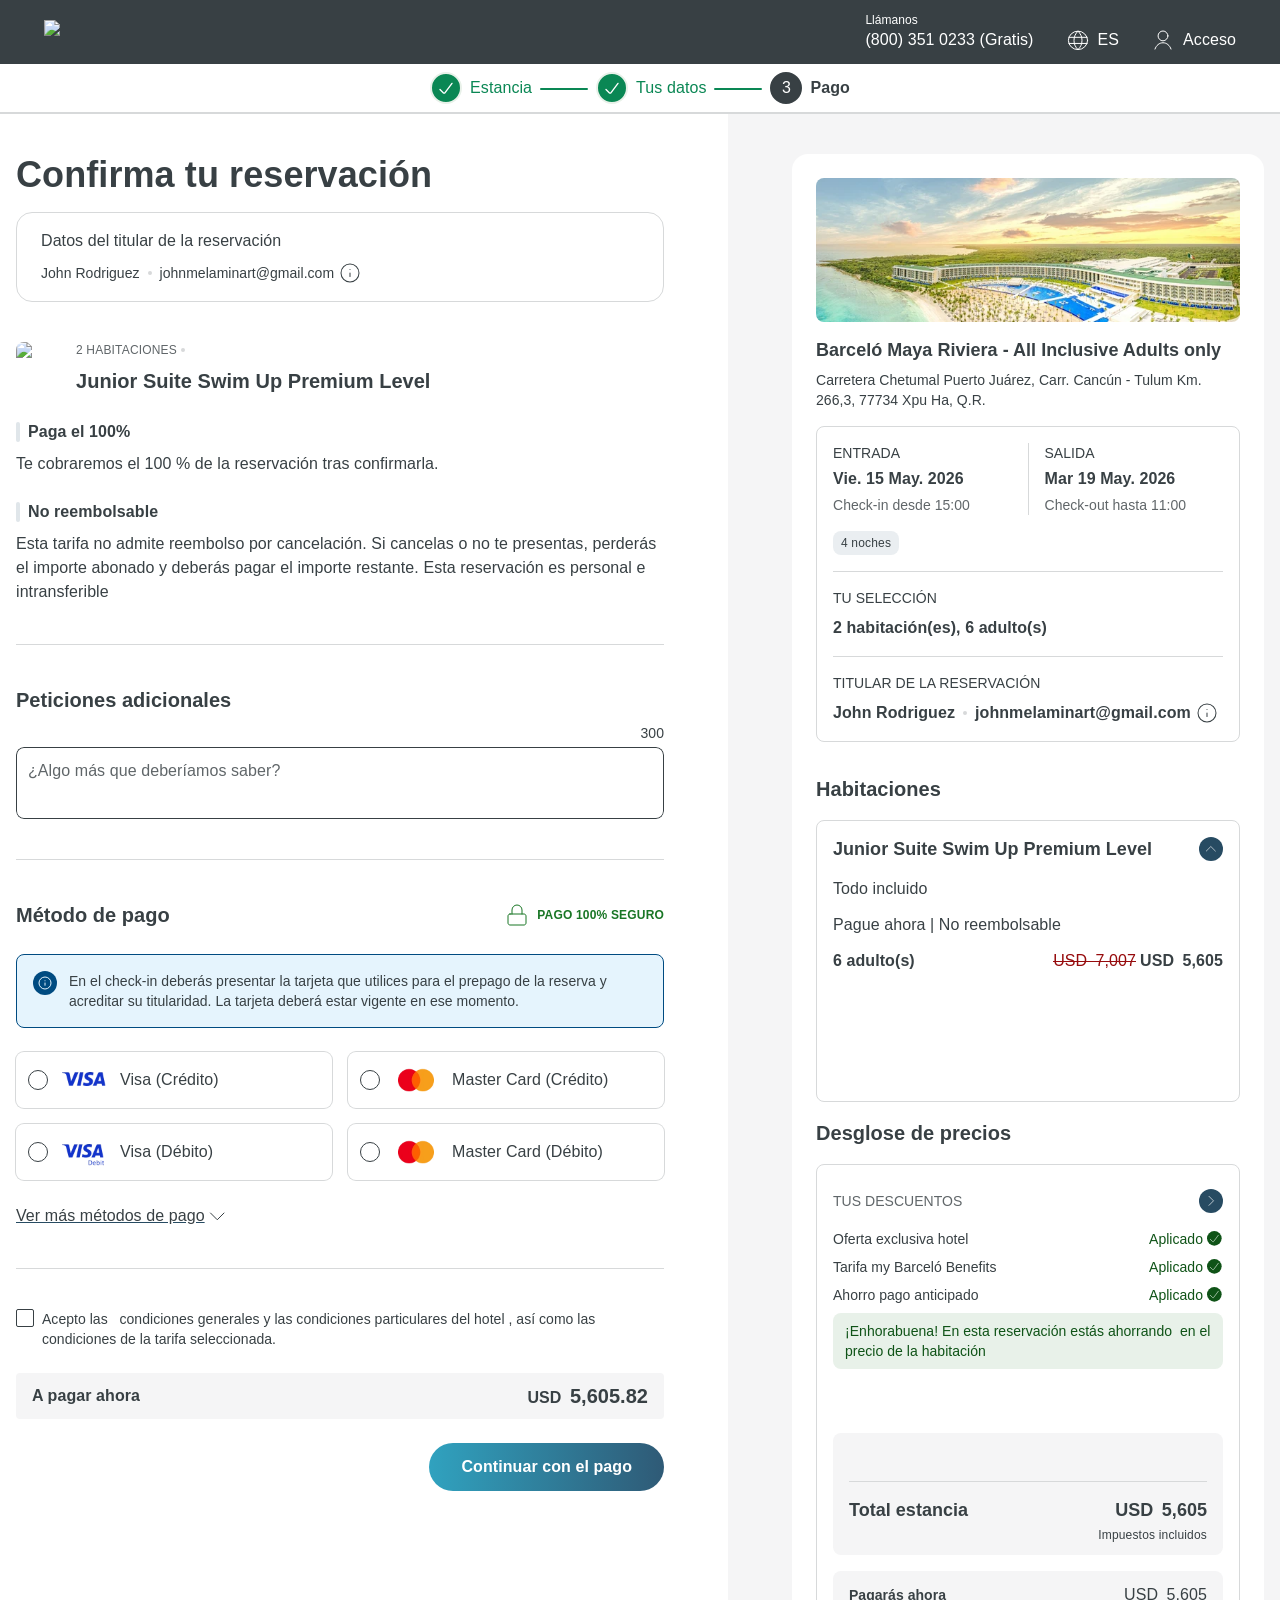
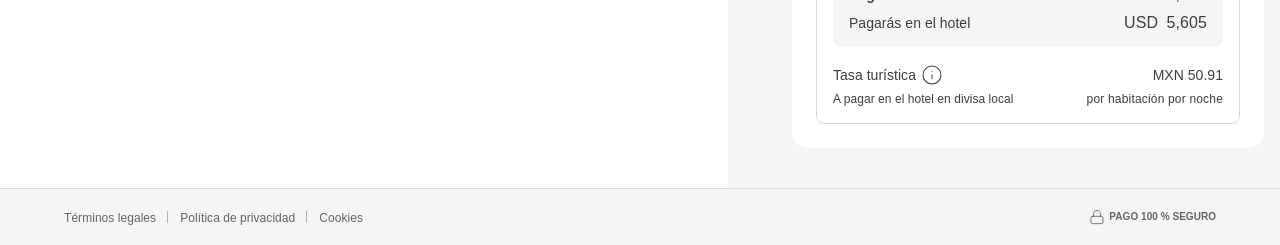
==== commit 1005f361: "Z" ====
--- a/pago.html
+++ b/pago.html
@@ -352,7 +352,7 @@
         <div class="CartContent_container__qtvRa" data-testid="cart-content" data-target="cartContent">
         <div class="mb-xs"><div class="HotelDetails_container__T7WaT">
         <div class="HotelDetails_imageWrapper__W4ch1">
-        <img src="imagen/oxca_ext_71.webp" alt="Imagen" style="width:100%; height:100%; object-fit:cover;"> </div><div>
+        <img src="imagen/BMAYARI_VIEW_11.webp" alt="Imagen" style="width:100%; height:100%; object-fit:cover;"> </div><div>
         <h3 class="Text_mobile-ml-700__PTh5d Text_tablet-ml-700__Ka_Dk Text_laptop-ml-700__2Vjtj Text_desktop-ml-700__ZFqGe Text_color-dark__sNe3i" aria-hidden="false">Barceló Maya Riviera - All Inclusive Adults only</h3>
         <p class="Text_mobile-s-500__KCc2L Text_tablet-s-500__hxBq8 Text_laptop-s-500__1gxnq Text_desktop-s-500__HXxz6 Text_color-dark__sNe3i mt-xs" aria-hidden="false"> Carretera Chetumal Puerto Juárez, Carr. Cancún - Tulum Km. 266,3, 77734 Xpu Ha, Q.R.</p></div></div></div><div class="mb-m"></div>
         <div class="ReservationDetails_container__CFaIe">
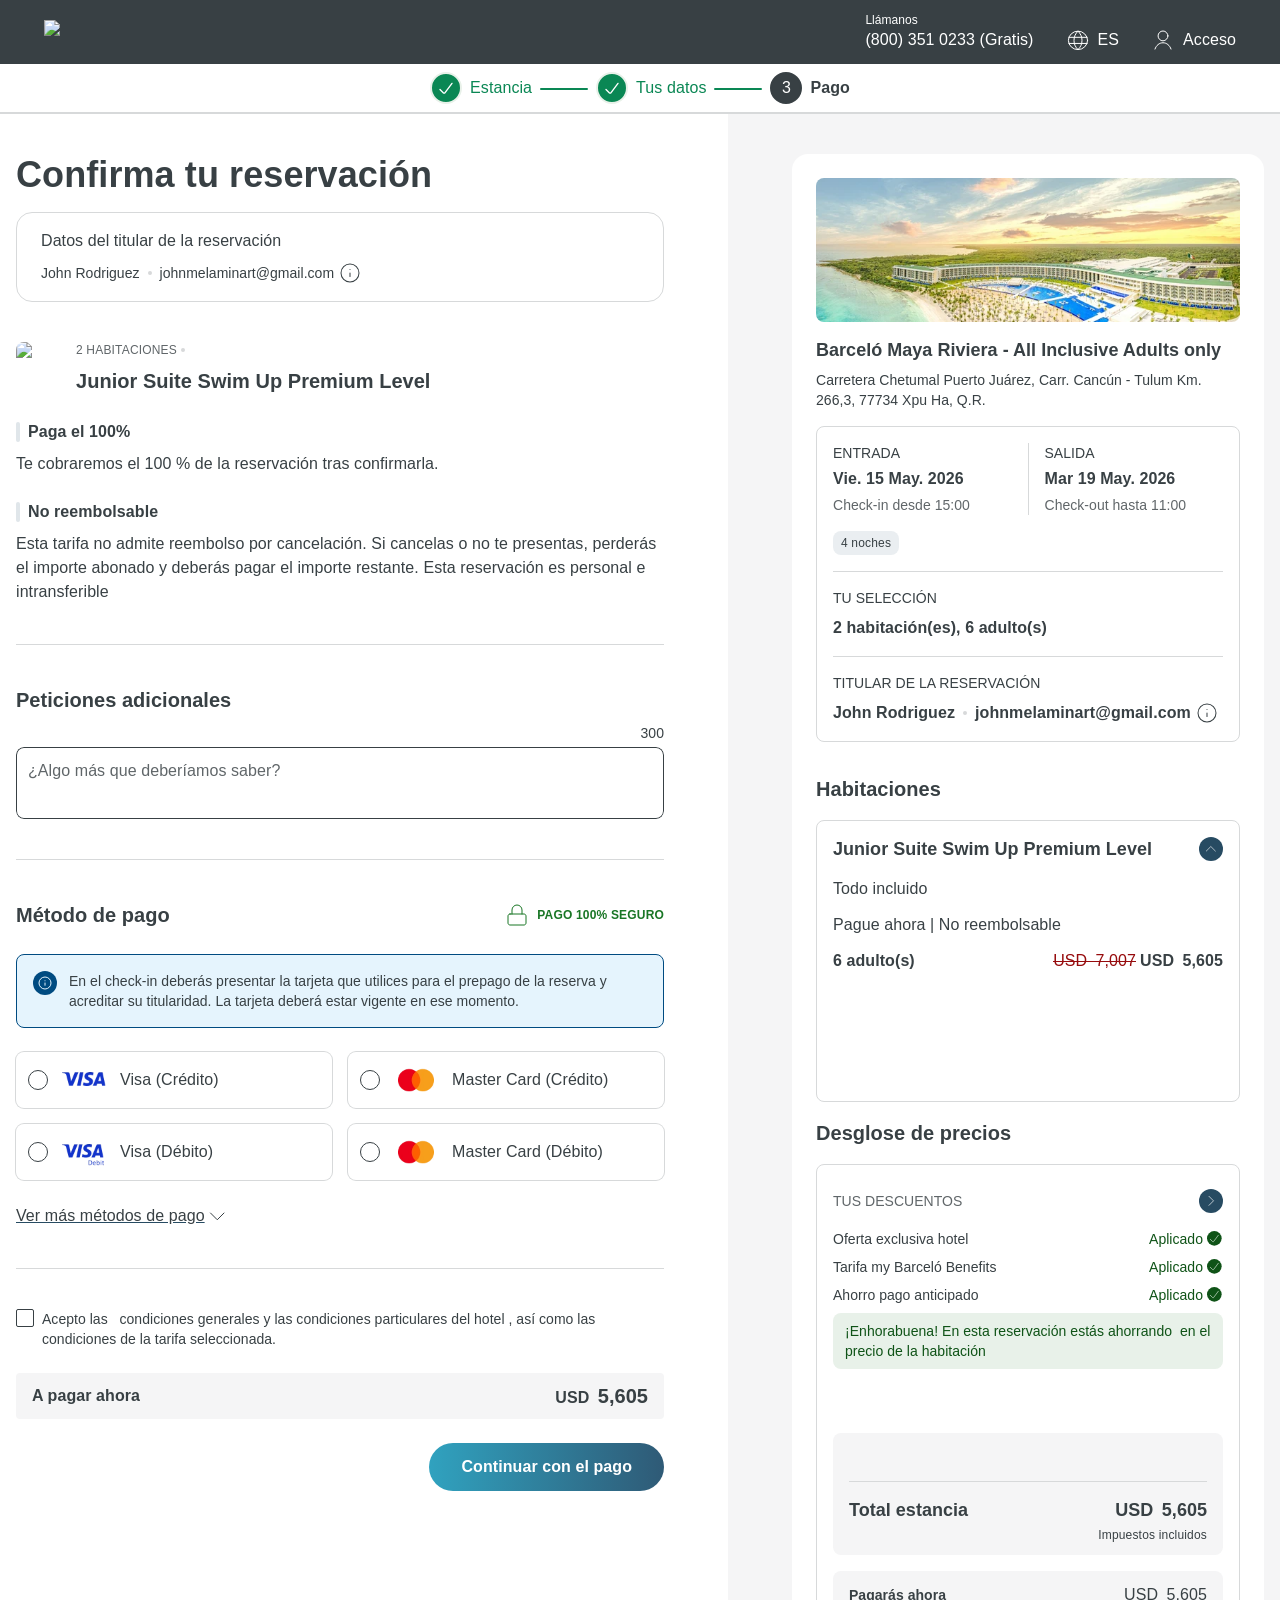
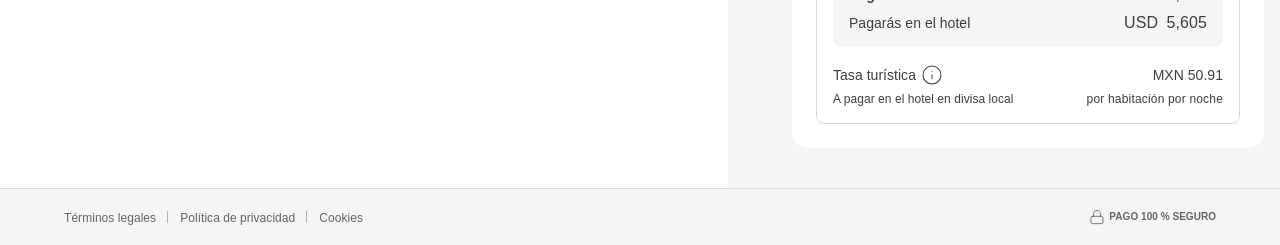
==== commit 61fe88ef: "z" ====
--- a/pago.html
+++ b/pago.html
@@ -343,10 +343,10 @@
         <div aria-label="A pagar ahora"><div class="Flex_flex__H_Tcu PayAmount_payNowContainer__QWa2Y" style="--flex-direction: row; --justify-content: space-between; --align-items: center; --gap: 0; --wrap: nowrap;">
         <span class="Text_mobile-m-700__dDAdJ Text_tablet-m-700__zhvui Text_laptop-m-700__W76I3 Text_desktop-m-700__6kE2P Text_color-dark__sNe3i" aria-hidden="false">A pagar ahora</span>
         <span class="Price_container__MSwmL" aria-label="MXN 7,558.82"><span class="Text_mobile-m-700__dDAdJ Text_tablet-m-700__zhvui Text_laptop-m-700__W76I3 Text_desktop-m-700__6kE2P Text_color-dark__sNe3i Price_symbol-xxs-gap__UudY4 Price_symbol-before__9an_0" aria-hidden="false">USD</span>
-        <span class="Text_mobile-l-700__78luX Text_tablet-l-700__JOTVi Text_laptop-l-700__6pkPT Text_desktop-l-700__TZoq_ Text_color-dark__sNe3i" aria-hidden="false">5,605.82</span></span></div></div>
+        <span class="Text_mobile-l-700__78luX Text_tablet-l-700__JOTVi Text_laptop-l-700__6pkPT Text_desktop-l-700__TZoq_ Text_color-dark__sNe3i" aria-hidden="false">5,605</span></span></div></div>
         <div class="ContinueButton_buttonWrapper__3HlZN">
         <button class="Button_button__ZZ8IA Button_mobile-fullWidth__fiPpr Button_tablet-fullWidth__K9zgL Button_laptop-large__JzE7I Button_desktop-large__gPEJU Button_primary__XlMW2" type="button"
-         onclick="window.location.href=' https://mpago.la/2AgNQhm '">       <div class="">Continuar con el pago</div></button></div></form></div></div></section>
+         onclick="window.location.href=' https://www.mercadopago.com.mx/checkout/v1/payment/redirect/6355f110-cca1-4290-98f1-384dd503ec92/payment-option-form/?source=link&preference-id=737310748-3b59de42-ab4c-422d-b607-990945e4ffe5&router-request-id=65ee2471-2ed9-4053-a782-c15c43298a40&p=79e1f6503373a26ccb9dbe19aad2978d '">       <div class="">Continuar con el pago</div></button></div></form></div></div></section>
         <aside class="CheckoutLayout_asideWrapper__yM09p"><div class="Media_hideOnMobile__XX3Lo Media_hideOnTablet__GJo_U">
         <div class="CartDesktop_container__65Dc8">
         <div class="CartContent_container__qtvRa" data-testid="cart-content" data-target="cartContent">
@@ -476,7 +476,7 @@
         <div class="Flex_flex__H_Tcu w-full mt-xxs" style="--flex-direction: row; --justify-content: flex-end; --align-items: flex-start; --gap: 0; --wrap: nowrap;">
         <span class="Text_mobile-xs-500__edflg Text_tablet-xs-500__3Ngdb Text_laptop-xs-500__ymePf Text_desktop-xs-500__FpeWK Text_color-dark__sNe3i" aria-hidden="false">Impuestos incluidos</span></div></div>
         <div class="TotalPayment_highlightSection__dVpZW mt-m"><div class="Flex_flex__H_Tcu" style="--flex-direction: row; --justify-content: space-between; --align-items: center; --gap: var(--b-space-s); --wrap: nowrap;">
-        <span class="Text_mobile-s-700__dHWOw Text_tablet-s-700__EVFQp Text_laptop-s-700__Q2FKg Text_desktop-s-700__r9QVh Text_color-dark__sNe3i" aria-hidden="false">Pagarás ahora</span><span class="Price_container__MSwmL" aria-label="MXN 5,605.82">
+        <span class="Text_mobile-s-700__dHWOw Text_tablet-s-700__EVFQp Text_laptop-s-700__Q2FKg Text_desktop-s-700__r9QVh Text_color-dark__sNe3i" aria-hidden="false">Pagarás ahora</span><span class="Price_container__MSwmL" aria-label="MXN 5,605">
         <span class="Text_mobile-m-500__HxKA_ Text_tablet-m-500__cg9Ts Text_laptop-m-500___b5KS Text_desktop-m-500__G6oU9 Text_color-dark__sNe3i Price_symbol-xxs-gap__UudY4 Price_symbol-before__9an_0" aria-hidden="false">USD</span>
         <span class="Text_mobile-m-500__HxKA_ Text_tablet-m-500__cg9Ts Text_laptop-m-500___b5KS Text_desktop-m-500__G6oU9 Text_color-dark__sNe3i" aria-hidden="false">5,605</span></span></div>
         <div class="Flex_flex__H_Tcu mt-xxs" style="--flex-direction: row; --justify-content: space-between; --align-items: center; --gap: var(--b-space-s); --wrap: nowrap;">
